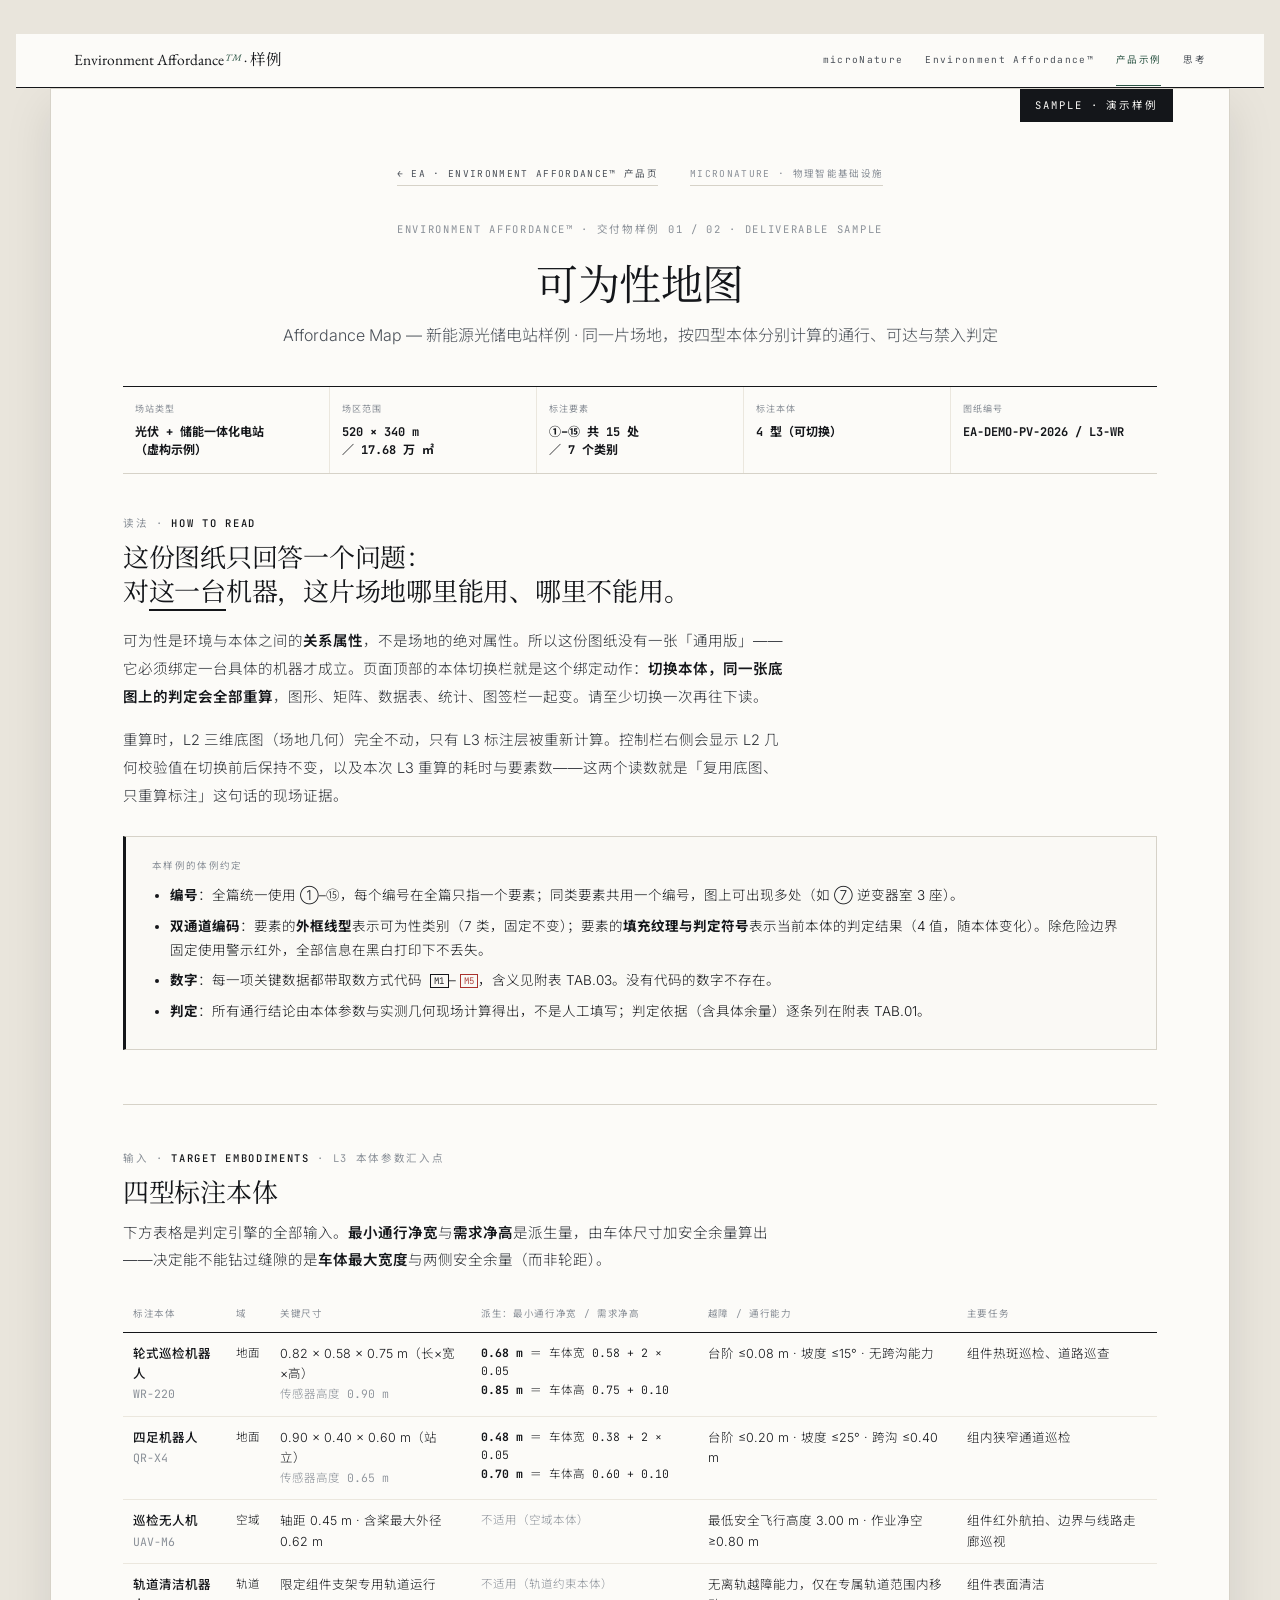
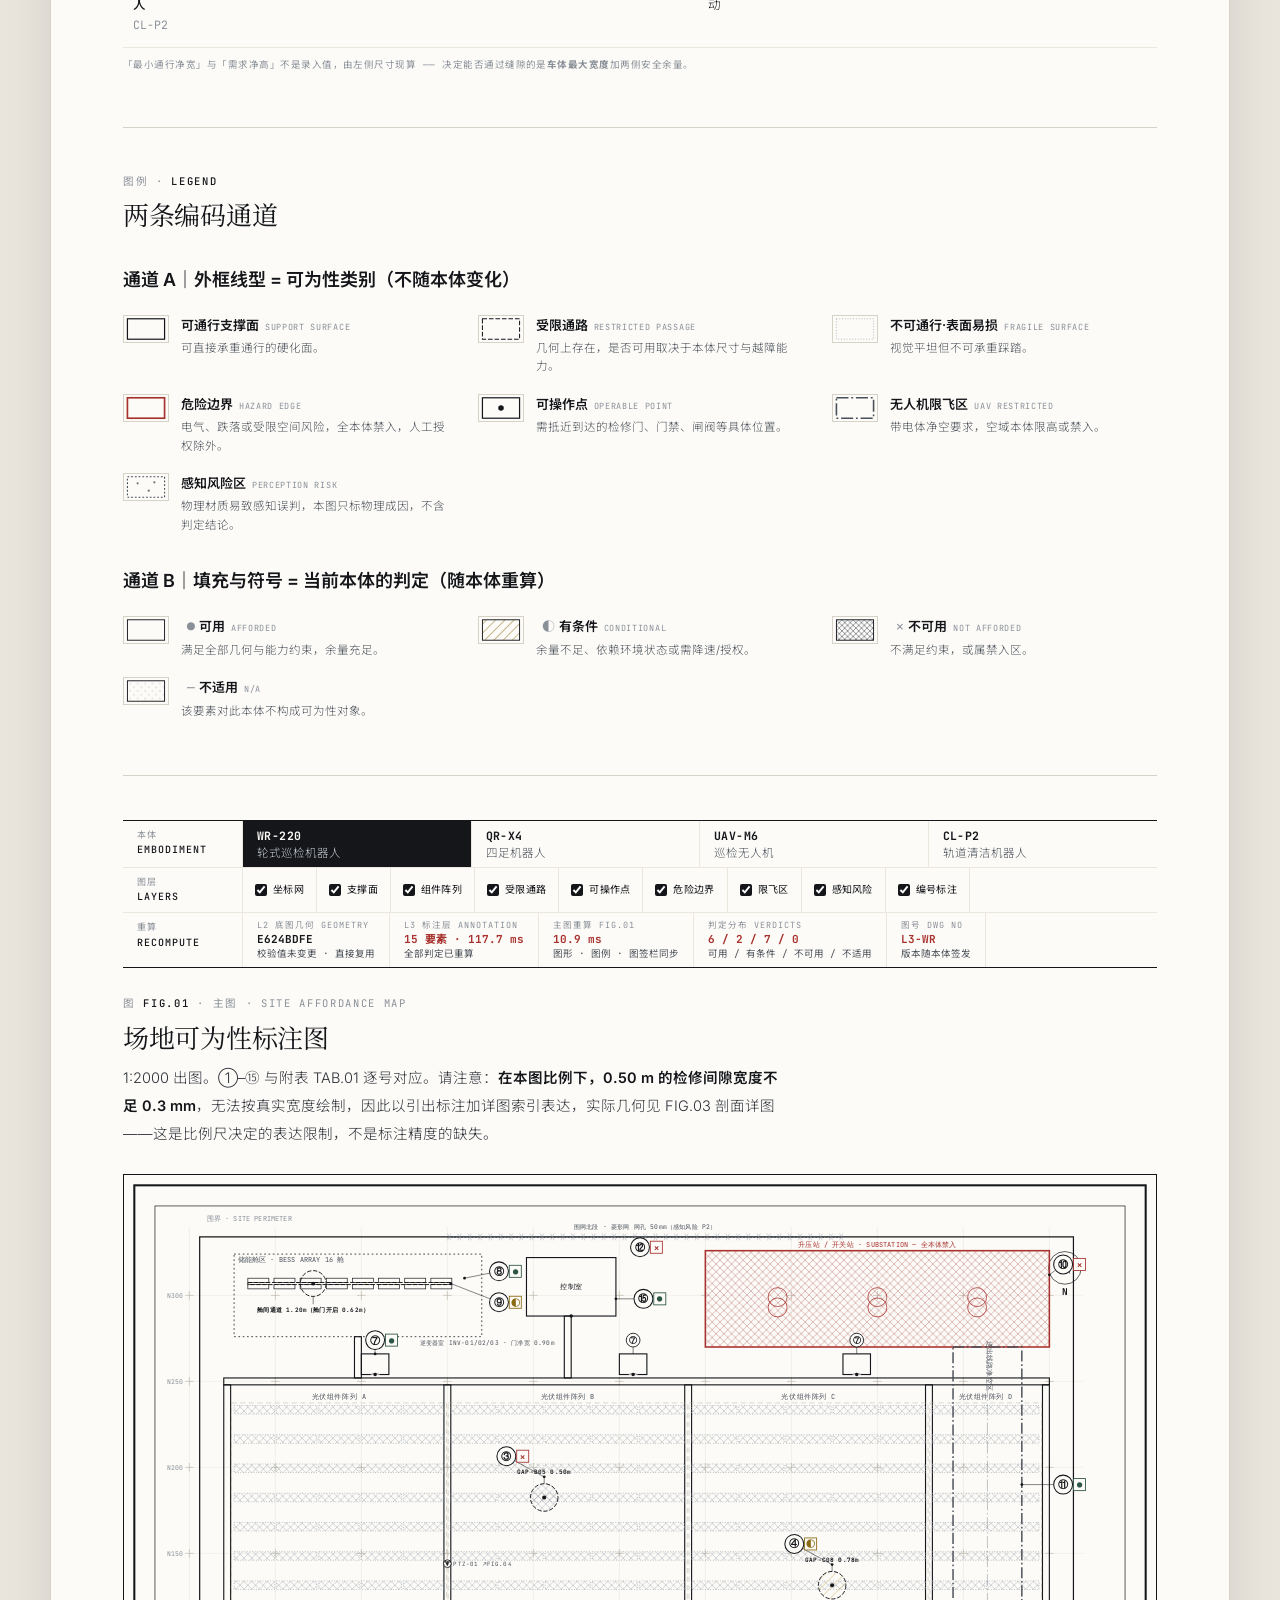
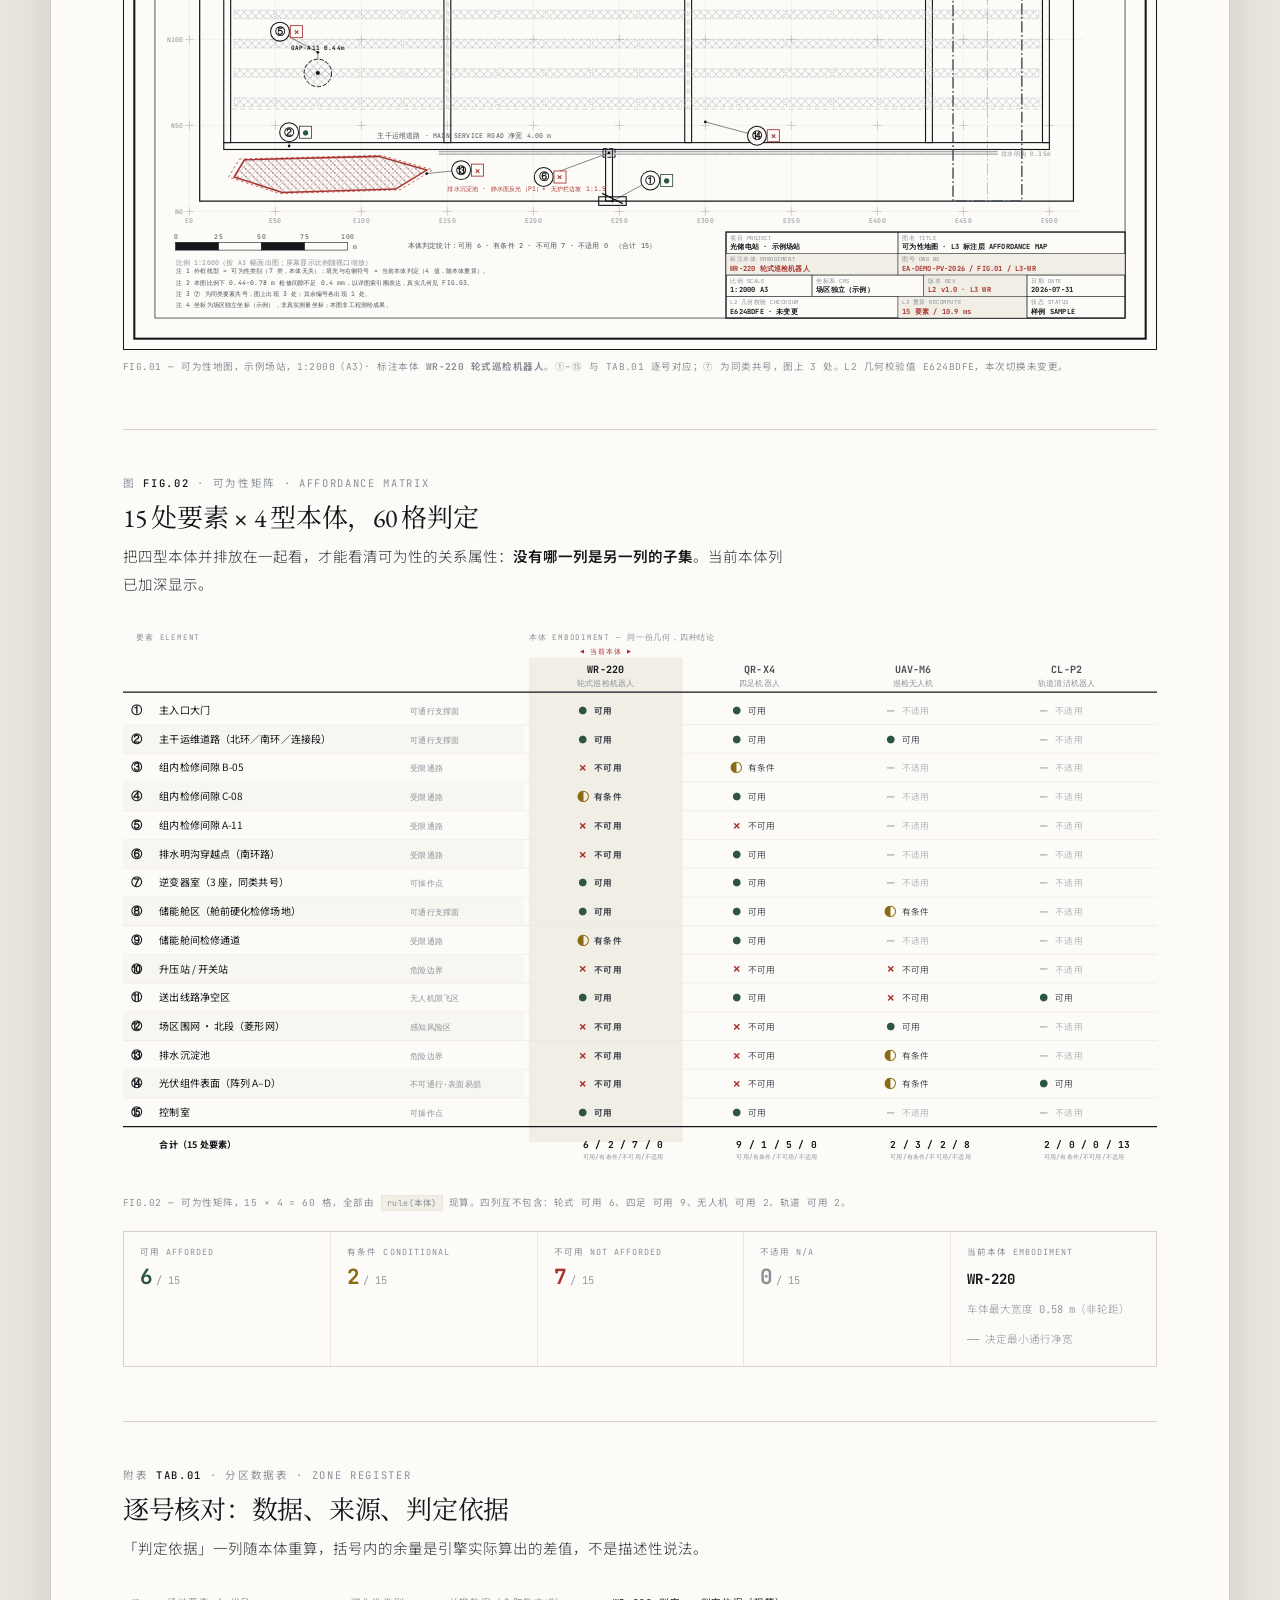
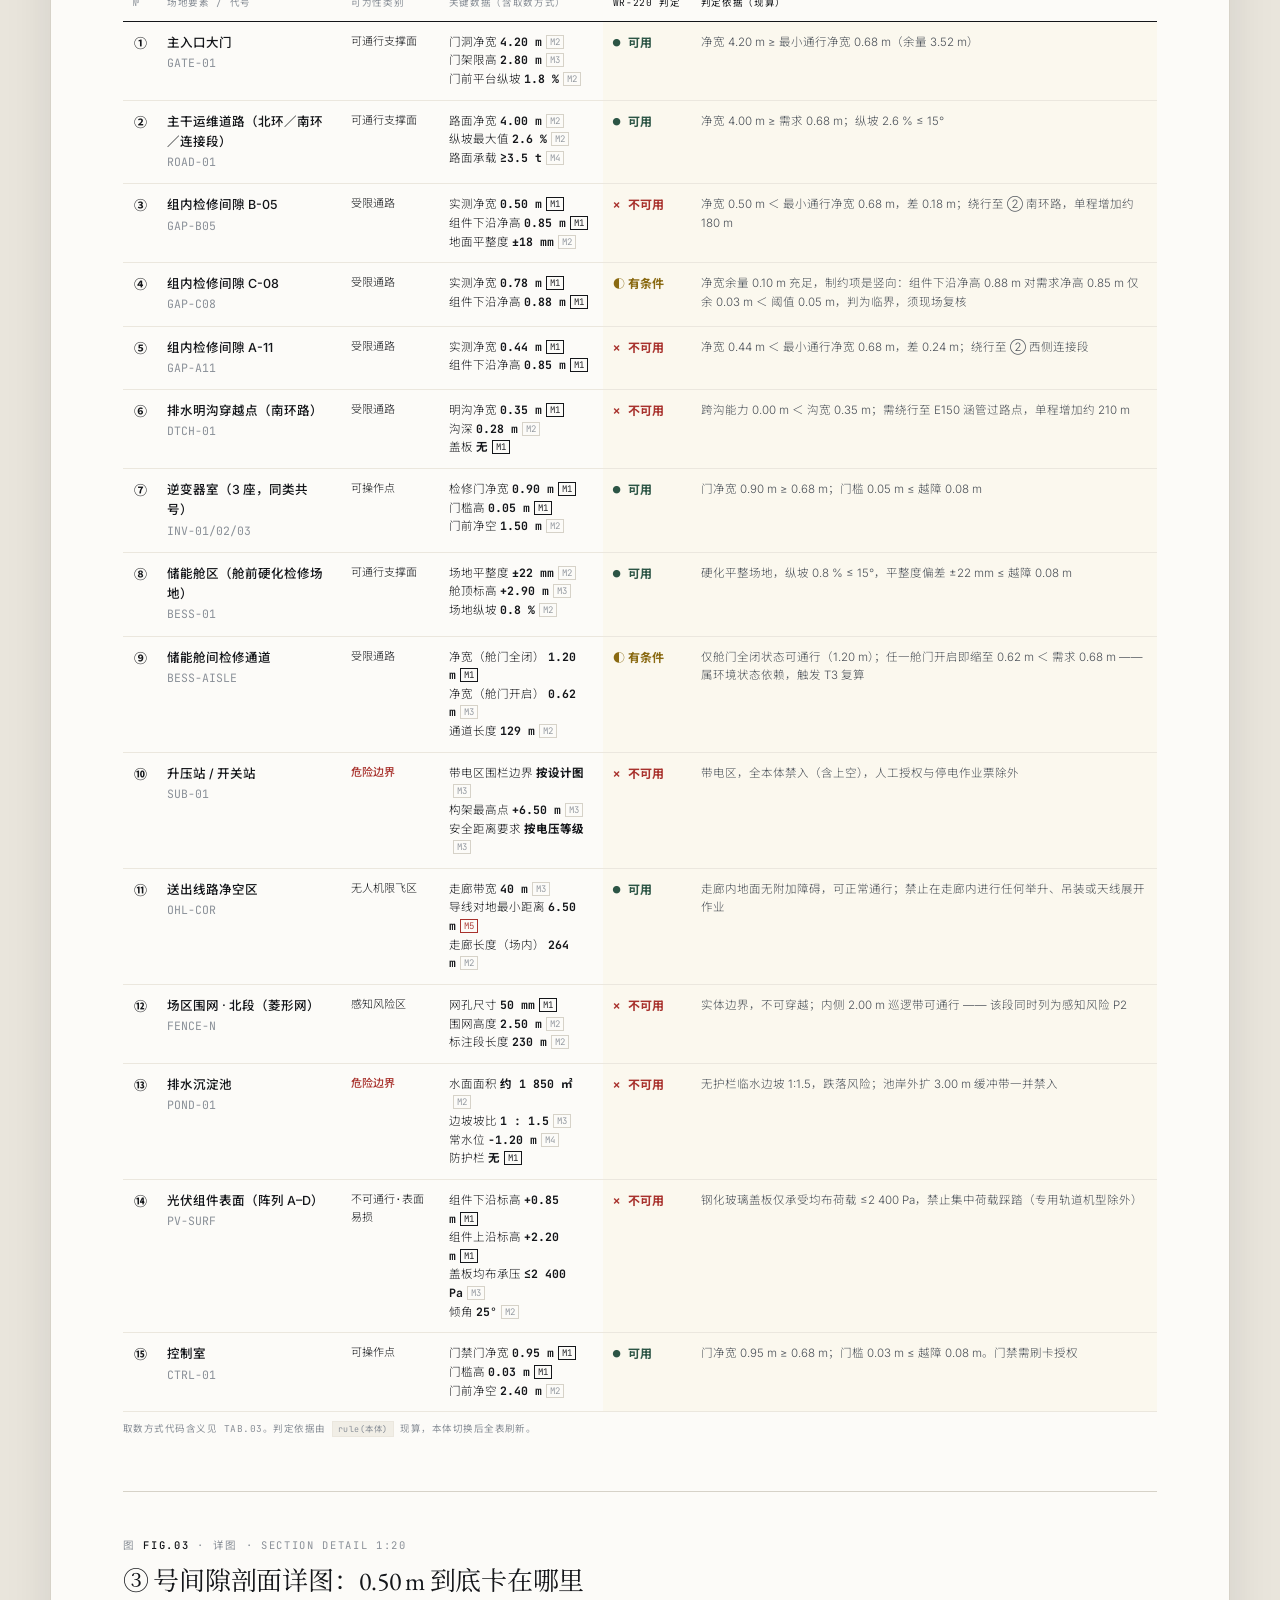
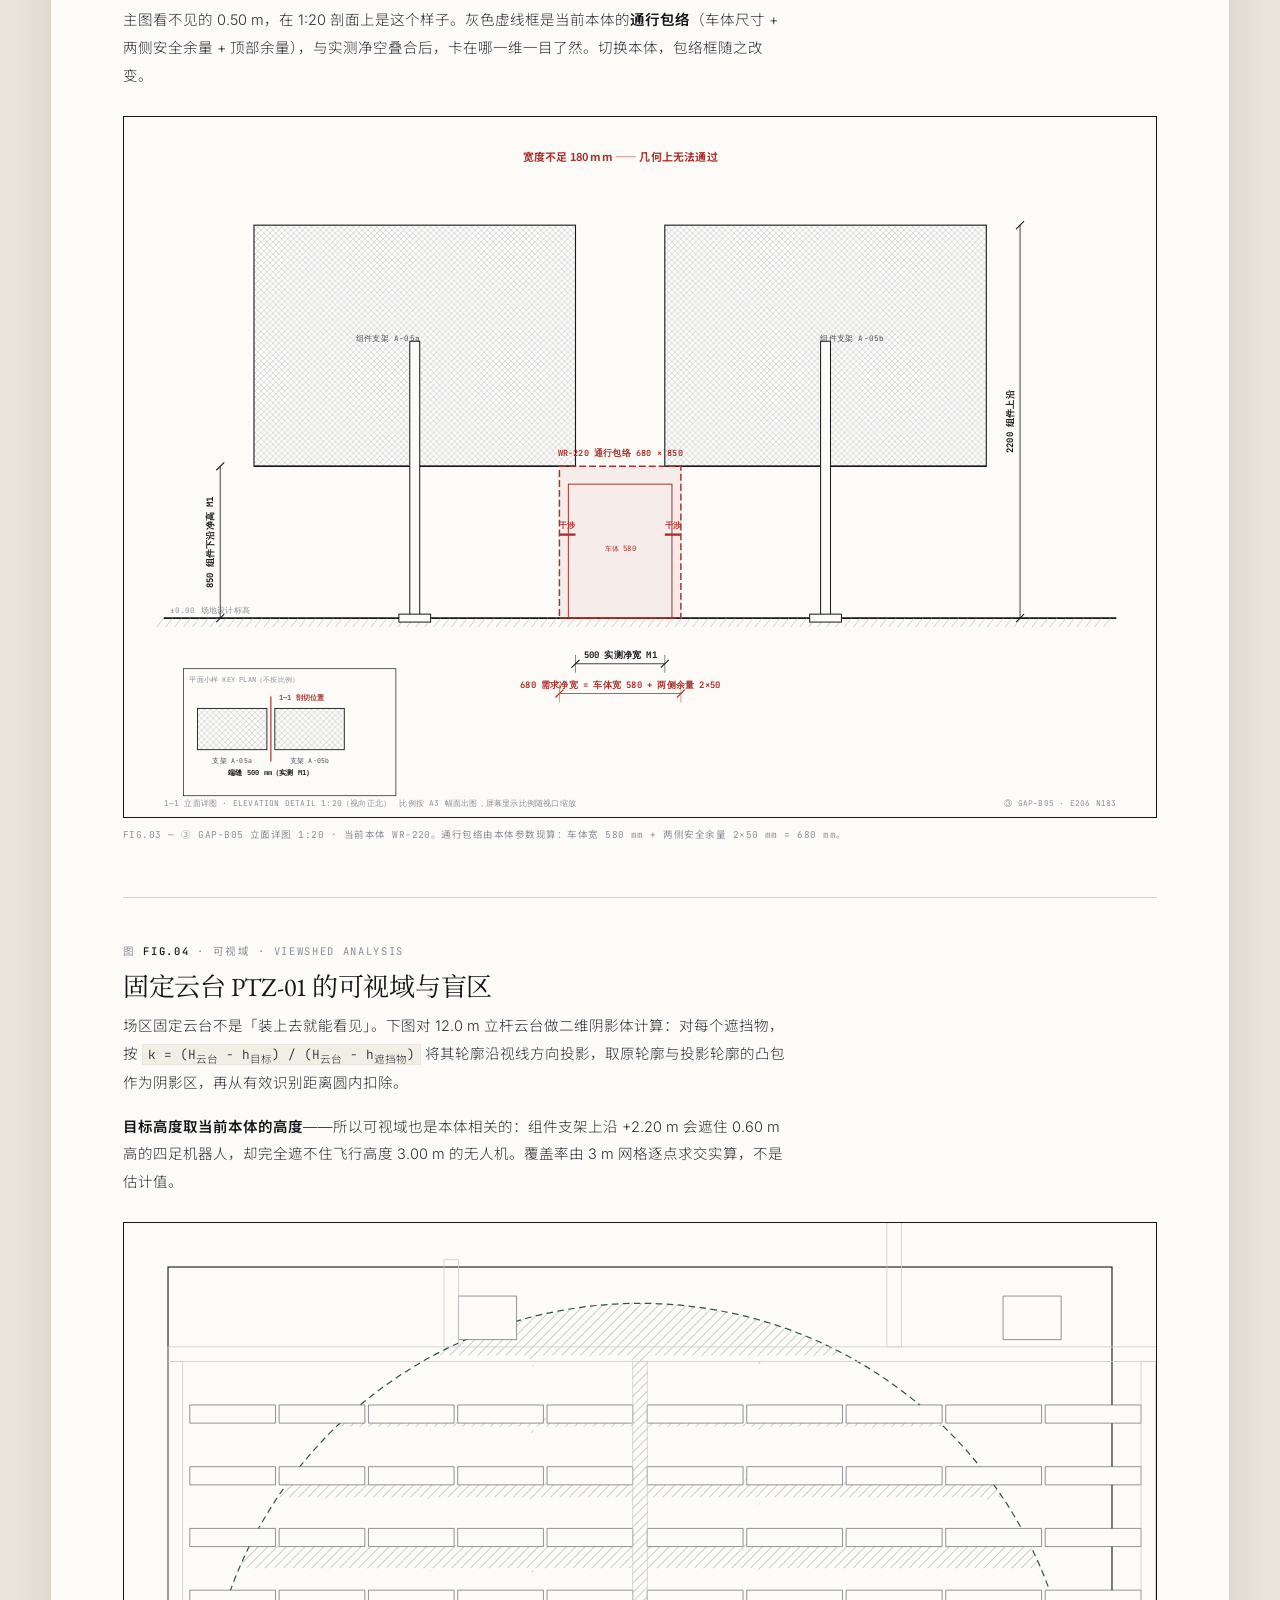
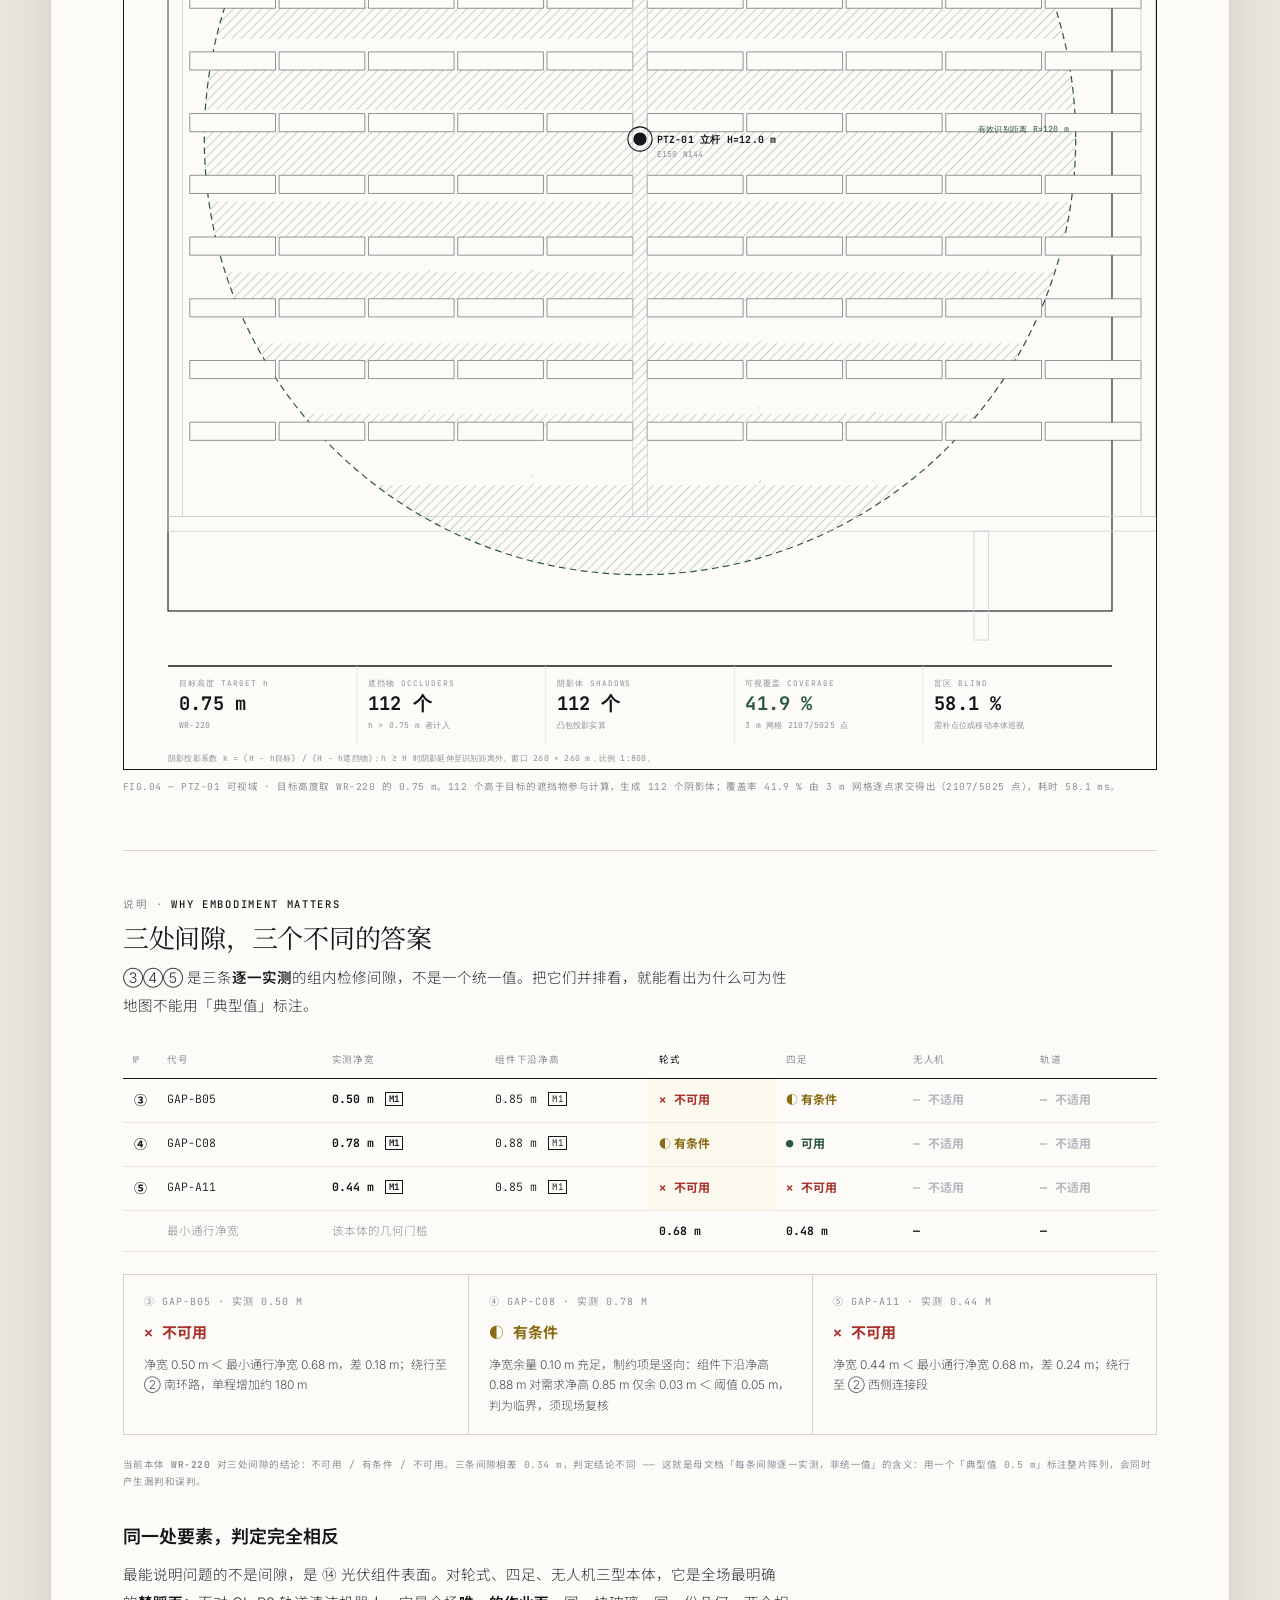
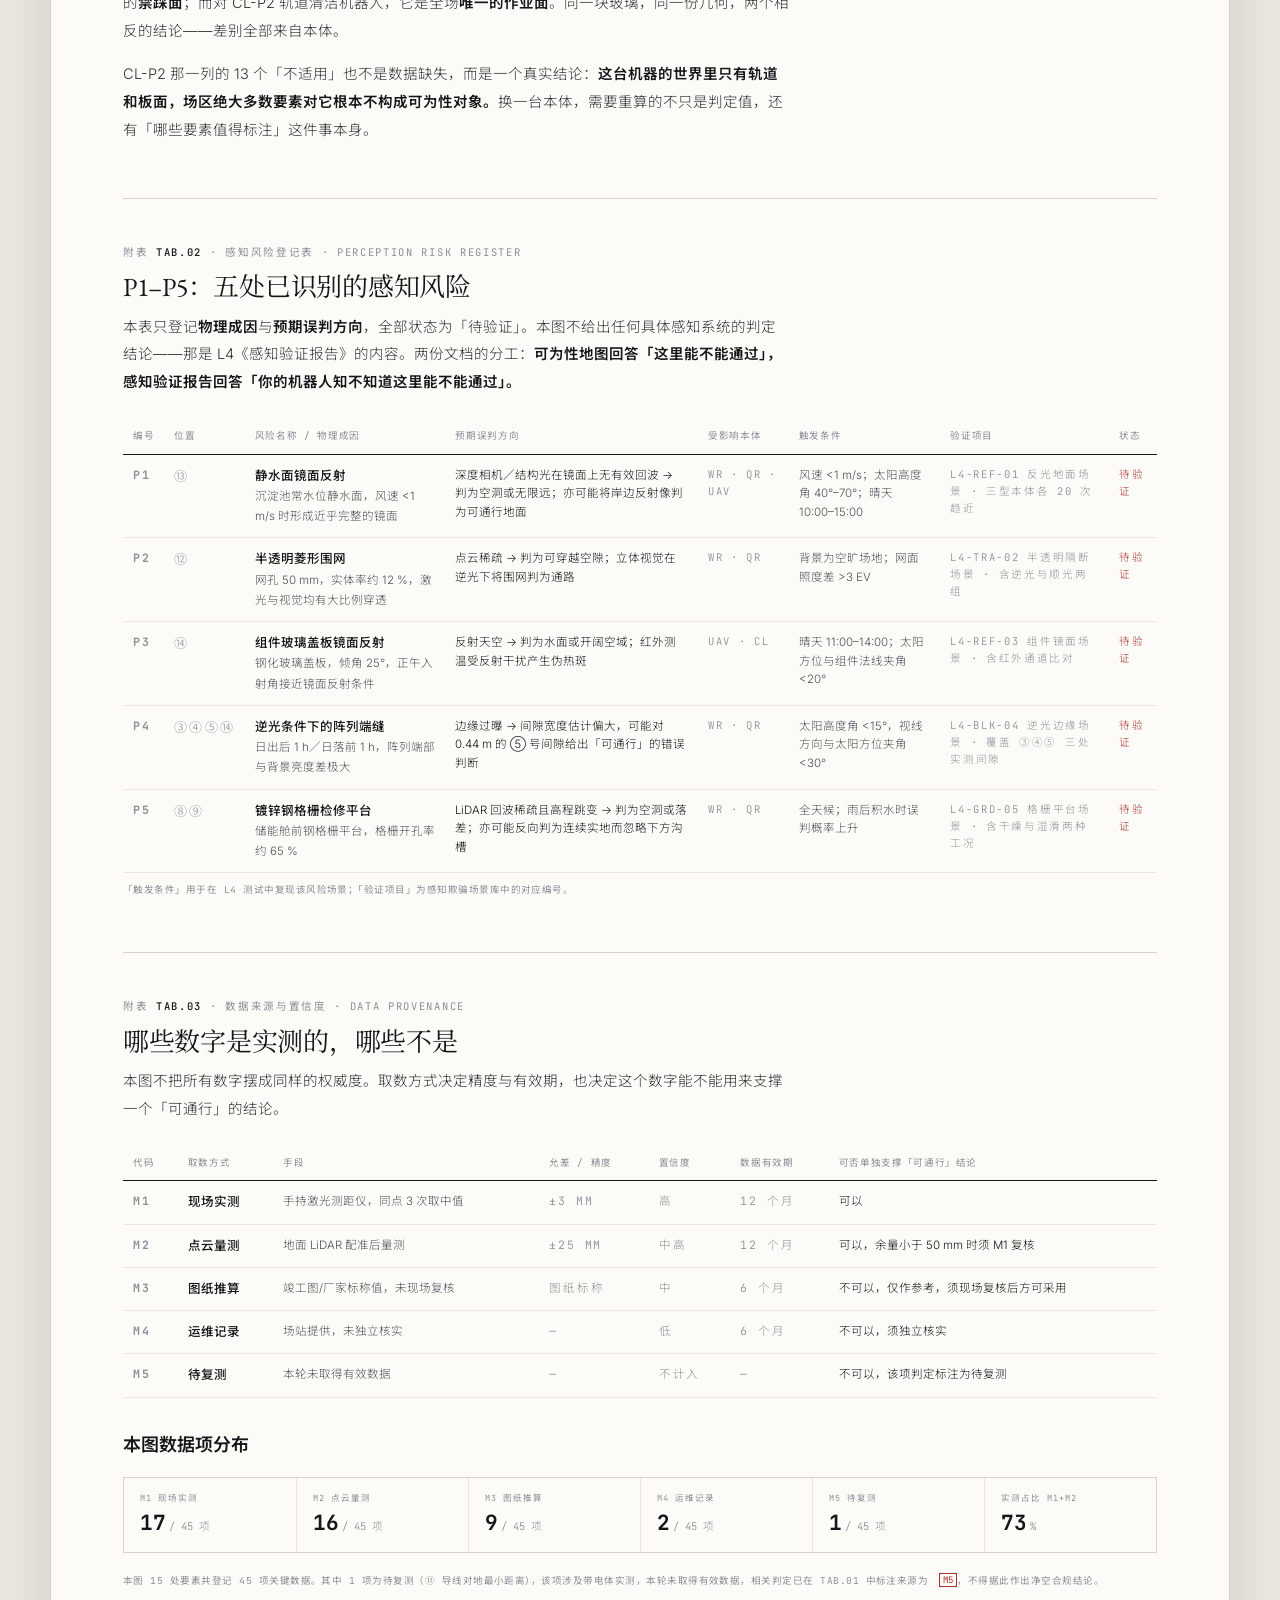
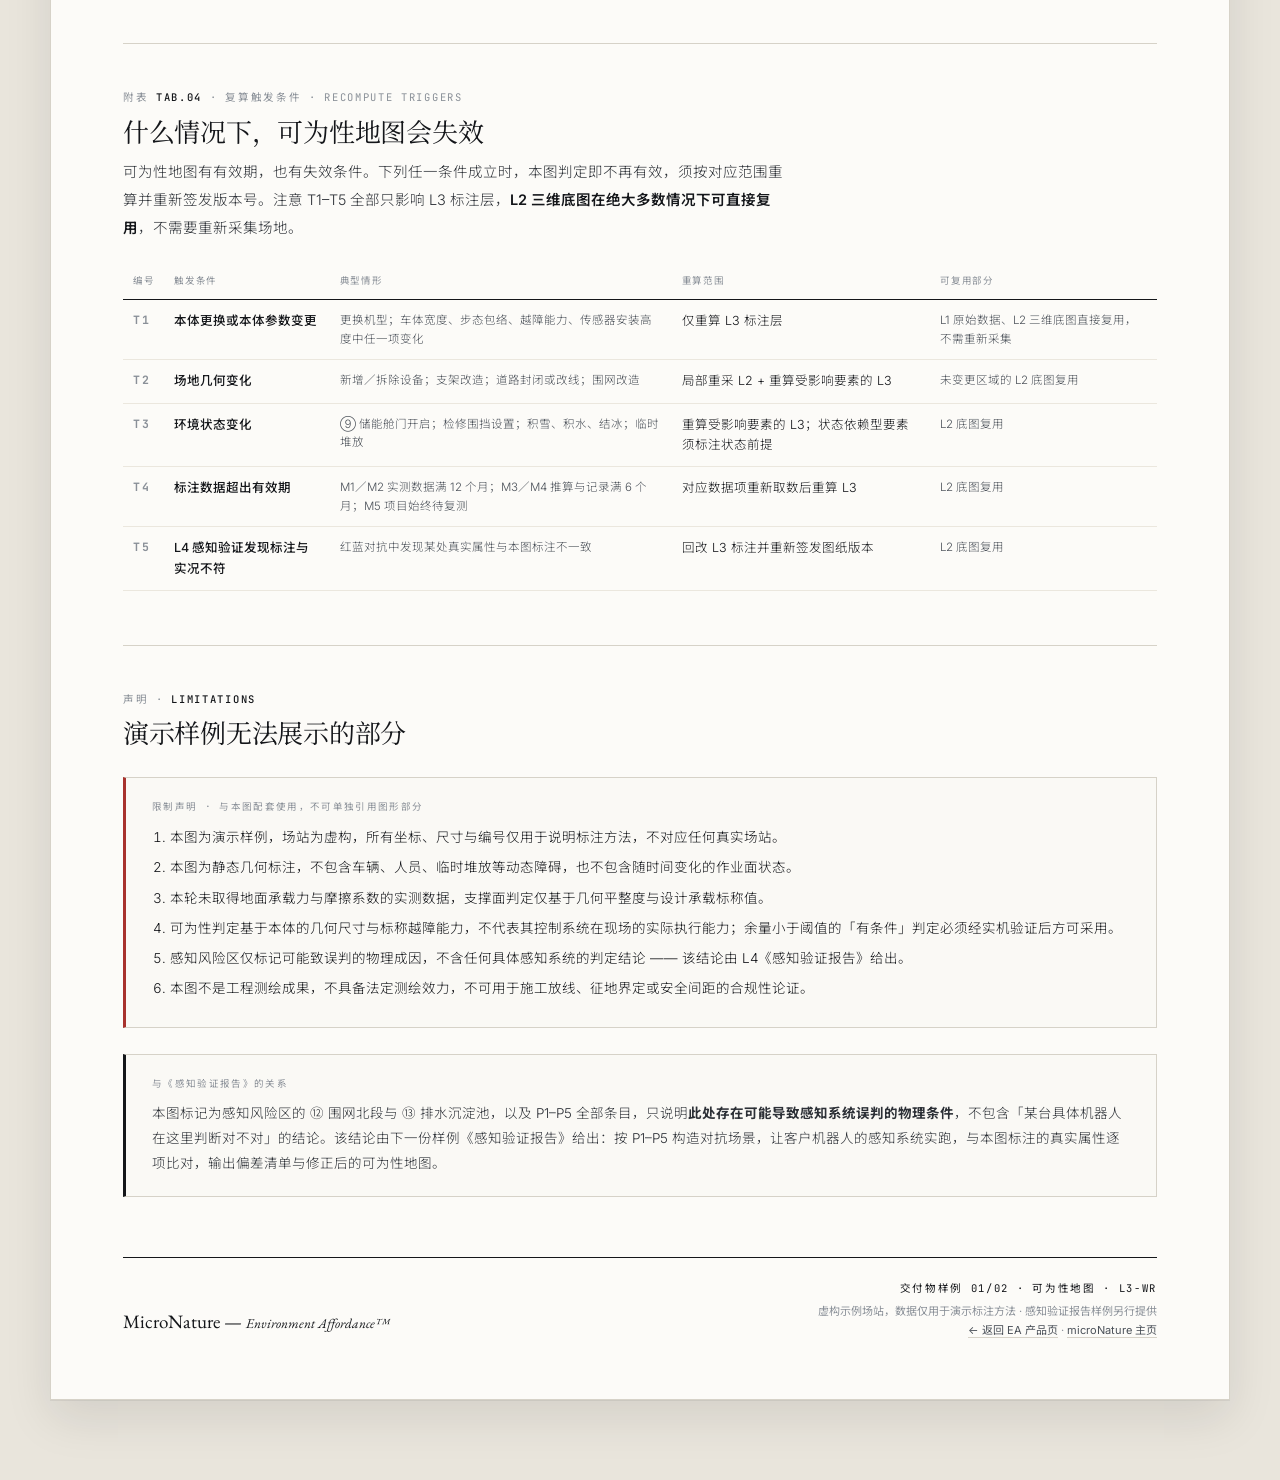
==== ea0811-demo.html @ 3a0ba339 "Add files via upload" ====
<!DOCTYPE html>
<html lang="zh-CN">
<head>
<meta charset="UTF-8">
<meta name="viewport" content="width=device-width, initial-scale=1.0">
<title>可为性地图 · Affordance Map — 新能源光储电站样例 | Environment Affordance™</title>
<style>
@import url('https://fonts.googleapis.com/css2?family=EB+Garamond:ital,wght@0,400;0,500&family=Inter:wght@300;400;500;600&family=JetBrains+Mono:wght@400;500;700&family=Noto+Sans+SC:wght@300;400;500;700&family=Noto+Serif+SC:wght@400;600&display=swap');

:root{
  --desk:#E9E5DC;      /* 图板 */
  --sheet:#FCFBF8;     /* 图纸 */
  --ink:#14161A;
  --ink2:#4A5058;
  --ink3:#8A9098;
  --rule:#D6D2C8;
  --rule2:#EBE7DE;
  --alarm:#A8322D;
  --ok:#2C5545;
  --wash:#F1EEE6;
  --draft:'JetBrains Mono','Noto Sans SC',monospace;
  --body:'Inter','Noto Sans SC',sans-serif;
  --disp:'EB Garamond','Noto Serif SC',serif;
}
*{box-sizing:border-box;margin:0;padding:0}
html{scroll-behavior:smooth}
body{background:var(--desk);font-family:var(--body);color:var(--ink);line-height:1.85;padding:34px 16px 80px;-webkit-font-smoothing:antialiased}

.page{background:var(--sheet);width:100%;max-width:1180px;margin:0 auto;padding:76px 72px 60px;
      box-shadow:0 1px 0 rgba(0,0,0,.06),0 18px 44px rgba(20,22,26,.10);position:relative;border:1px solid var(--rule)}
.stamp{position:absolute;top:0;right:56px;background:var(--ink);color:var(--sheet);font-family:var(--draft);
       font-size:10.5px;letter-spacing:.18em;padding:7px 15px;text-transform:uppercase}

/* ---------- 顶部导航 · SITE TOPBAR ---------- */
.topbar{position:sticky;top:0;z-index:50;background:var(--sheet);border-bottom:1.5px solid var(--ink)}
.topbar-in{max-width:1180px;margin:0 auto;padding:0 24px;min-height:52px;display:flex;align-items:center;
          justify-content:space-between;flex-wrap:wrap;gap:4px 24px}
.tb-brand{font-family:var(--disp);font-size:15.5px;color:var(--ink);text-decoration:none;padding:12px 0}
.tb-brand em{font-style:italic;color:var(--ok)}
a.tb-brand:hover em{text-decoration:underline;text-underline-offset:3px}
.topnav{display:flex;gap:22px;flex-wrap:wrap}
.topnav a{font-family:var(--draft);font-size:9.5px;letter-spacing:.14em;color:var(--ink2);
          text-decoration:none;border-bottom:1px solid transparent;padding:16px 0;transition:color .12s,border-color .12s}
.topnav a:hover{color:var(--ink);border-color:var(--rule)}
.topnav .cur{font-family:var(--draft);font-size:9.5px;letter-spacing:.14em;color:var(--ok);
             padding:16px 0;border-bottom:1px solid var(--ok)}

/* ---------- 排版基元 ---------- */
h1,h2,h3{font-family:var(--disp);font-weight:400;letter-spacing:-.01em}
.mono{font-family:var(--draft);font-size:10.5px;text-transform:uppercase;letter-spacing:.16em;color:var(--ink3)}
.sec{margin:0 0 54px;scroll-margin-top:200px}
.sec-no{font-family:var(--draft);font-size:10.5px;letter-spacing:.16em;color:var(--ink3);display:block;margin-bottom:9px}
.sec-no b{color:var(--ink);font-weight:500}
h2.t{font-size:26px;line-height:1.28;margin-bottom:8px}
h3.t{font-size:18px;line-height:1.4;margin:34px 0 12px;font-family:var(--body);font-weight:600;letter-spacing:0}
p.p{font-size:14.5px;font-weight:300;line-height:1.92;color:#2C3036;margin-bottom:16px;max-width:74ch}
p.p strong{font-weight:600;color:var(--ink)}
p.p code,.tag{font-family:var(--draft);font-size:.88em;background:var(--wash);padding:1px 5px;border:1px solid var(--rule2)}
hr.r{border:0;border-top:1px solid var(--rule);margin:0 0 44px}
.lead{font-size:15px;font-weight:300;color:var(--ink2);max-width:76ch}

header.hd{text-align:center;margin-bottom:40px}
header.hd h1{font-size:42px;margin-bottom:12px;line-height:1.12}
header.hd .sub{font-size:16px;font-weight:300;color:var(--ink2);max-width:720px;margin:0 auto}
.meta{display:flex;flex-wrap:wrap;margin-top:36px;border-top:1.5px solid var(--ink);border-bottom:1px solid var(--rule)}
.meta div{flex:1 1 0;min-width:0;padding:14px 12px;border-left:1px solid var(--rule2);text-align:left}
.meta div:first-child{border-left:none}
.meta .k{font-family:var(--draft);font-size:9px;letter-spacing:.12em;color:var(--ink3);display:block;margin-bottom:5px;text-transform:uppercase}
.meta .v{font-size:12px;white-space:normal;word-break:keep-all;line-height:1.5;display:block}

/* ---------- 表格通用 ---------- */
table.t{width:100%;border-collapse:collapse;margin:22px 0 8px;font-size:12.5px}
table.t th{font-family:var(--draft);font-size:9.5px;text-transform:uppercase;letter-spacing:.07em;color:var(--ink3);
           font-weight:400;text-align:left;padding:9px 10px;border-bottom:1.4px solid var(--ink);vertical-align:bottom;white-space:nowrap}
table.t td{padding:11px 10px;border-bottom:1px solid var(--rule2);font-weight:300;vertical-align:top;line-height:1.62}
table.t tr:hover td{background:#FAF8F3}
table.t td.num{font-family:var(--draft);font-weight:700;text-align:center;width:34px;font-size:13px}
table.t td.nm{font-weight:500;color:var(--ink)}
table.t td.mono,table.t .m{font-family:var(--draft);font-size:11.5px}
table.t td.nw{white-space:nowrap}
.cap{font-family:var(--draft);font-size:9.5px;letter-spacing:.05em;color:var(--ink3);margin-top:9px;line-height:1.7}
.src{font-family:var(--draft);font-size:9px;color:var(--ink3);border:1px solid var(--rule);padding:0 3px;margin-left:4px;
     vertical-align:1px;letter-spacing:.03em;cursor:help}
.src.M1{border-color:var(--ink);color:var(--ink)}
.src.M5{border-color:var(--alarm);color:var(--alarm)}

/* ---------- 判定符号 ---------- */
.v{font-family:var(--draft);font-size:12px;font-weight:700;white-space:nowrap}
.v .g{display:inline-block;width:15px}
.v-pass{color:var(--ok)} .v-cond{color:#8A6A12} .v-fail{color:var(--alarm)} .v-na{color:#B3B8BE}
td.hit{background:#FBF8EE!important}

/* ---------- 控制条（签名元件：图签栏的活动字段） ---------- */
.ctrl{position:sticky;top:53.5px;z-index:40;background:var(--sheet);border-top:1.5px solid var(--ink);
      border-bottom:1.5px solid var(--ink);margin:0 0 26px;padding:0}
.ctrl-row{display:flex;flex-wrap:wrap;align-items:stretch;border-bottom:1px solid var(--rule2)}
.ctrl-row:last-child{border-bottom:none}
.ctrl-lab{font-family:var(--draft);font-size:9px;letter-spacing:.14em;color:var(--ink3);text-transform:uppercase;
          padding:8px 14px;width:120px;flex-shrink:0;border-right:1px solid var(--rule2);line-height:1.5}
.ctrl-lab b{display:block;color:var(--ink);font-weight:500;font-size:10px;letter-spacing:.1em}
.bodies{display:flex;flex:1;flex-wrap:wrap}
.bbtn{flex:1 1 150px;border:none;border-right:1px solid var(--rule2);background:transparent;cursor:pointer;
      padding:7px 14px;text-align:left;font-family:inherit;transition:background .12s;color:var(--ink)}
.bbtn:last-child{border-right:none}
.bbtn:hover{background:var(--wash)}
.bbtn .m{display:block;font-family:var(--draft);font-size:11.5px;font-weight:700;letter-spacing:.04em}
.bbtn .n{display:block;font-size:11.5px;font-weight:300;color:var(--ink2);margin-top:1px}
.bbtn[aria-pressed="true"]{background:var(--ink);color:var(--sheet)}
.bbtn[aria-pressed="true"] .n{color:#C7CBD0}
.bbtn:focus-visible{outline:2px solid var(--alarm);outline-offset:-3px}
.layers{display:flex;flex-wrap:wrap;gap:0;flex:1}
.lchk{display:flex;align-items:center;gap:6px;padding:6px 12px;border-right:1px solid var(--rule2);
      font-family:var(--draft);font-size:10px;letter-spacing:.03em;cursor:pointer;user-select:none;color:var(--ink2)}
.lchk:hover{background:var(--wash)}
.lchk input{accent-color:var(--ink);width:12px;height:12px;cursor:pointer}
.lchk input:checked+span{color:var(--ink)}
.readout{flex:1;display:flex;flex-wrap:wrap}
.ro{padding:6px 14px;border-right:1px solid var(--rule2);font-family:var(--draft);font-size:9.5px;line-height:1.5;color:var(--ink2)}
.ro b{display:block;font-size:8.5px;letter-spacing:.12em;color:var(--ink3);text-transform:uppercase;font-weight:400}
.ro em{font-style:normal;color:var(--ink);font-weight:700;display:block;font-size:11px;line-height:1.35}
.ro.chg em{color:var(--alarm)}

/* ---------- 图框 ---------- */
.fig{margin:26px 0 8px}
.fig svg{display:block;width:100%;height:auto;background:var(--sheet)}
.fig-b{border:1px solid var(--ink);padding:0;overflow:hidden}

/* ---------- 图例 ---------- */
.lg{display:grid;grid-template-columns:repeat(auto-fill,minmax(268px,1fr));gap:16px 30px;margin:20px 0 4px}
.lg-i{display:flex;gap:12px;align-items:flex-start}
.lg-i svg{flex-shrink:0;margin-top:2px;border:1px solid var(--rule)}
.lg-i h5{font-size:13px;font-weight:600;margin-bottom:2px}
.lg-i h5 span{font-family:var(--draft);font-size:8.5px;color:var(--ink3);letter-spacing:.08em;margin-left:6px;font-weight:400}
.lg-i p{font-size:11.5px;font-weight:300;color:var(--ink2);line-height:1.62}

/* ---------- 说明块 ---------- */
.note{border:1px solid var(--rule);border-left:3px solid var(--ink);padding:20px 26px;margin:26px 0;background:#FAF9F5}
.note.warn{border-left-color:var(--alarm)}
.note .h{font-family:var(--draft);font-size:9.5px;letter-spacing:.14em;text-transform:uppercase;color:var(--ink3);margin-bottom:9px}
.note p{font-size:13.5px;font-weight:300;line-height:1.85;color:#2C3036}
.note p+p{margin-top:9px}
.note ol,.note ul{margin:6px 0 0 18px;font-size:13.5px;font-weight:300;line-height:1.8}
.note li{margin-bottom:6px}

/* ---------- 三联对照 ---------- */
.cmp{display:grid;grid-template-columns:repeat(auto-fit,minmax(210px,1fr));border:1px solid var(--rule);margin:22px 0}
.cmp>div{padding:18px 20px;border-left:1px solid var(--rule)}
.cmp>div:first-child{border-left:none}
.cmp .em{font-family:var(--draft);font-size:10px;letter-spacing:.1em;color:var(--ink3);text-transform:uppercase;display:block;margin-bottom:8px}
.cmp .vd{font-size:15px;font-weight:700;margin-bottom:7px;font-family:var(--draft)}
.cmp p{font-size:12px;font-weight:300;color:var(--ink2);line-height:1.72}

/* ---------- 统计条 ---------- */
.stats{display:flex;flex-wrap:wrap;border:1px solid var(--rule);margin:20px 0}
.stats>div{flex:1 1 120px;padding:13px 16px;border-left:1px solid var(--rule2)}
.stats>div:first-child{border-left:none}
.stats .k{font-family:var(--draft);font-size:8.5px;letter-spacing:.12em;color:var(--ink3);text-transform:uppercase;display:block;margin-bottom:3px}
.stats .n{font-family:var(--draft);font-size:21px;font-weight:700;line-height:1.1}
.stats .u{font-size:10.5px;color:var(--ink3);font-weight:300;margin-left:3px}

footer.ft{border-top:1.5px solid var(--ink);padding-top:22px;margin-top:60px;display:flex;justify-content:space-between;
          align-items:flex-end;gap:20px;flex-wrap:wrap}
.ft-b{font-family:var(--disp);font-size:19px}
.ft-r{text-align:right;font-size:11px;color:var(--ink3);line-height:1.7}
.ft-r a{color:var(--ink2);text-decoration:none;border-bottom:1px solid var(--rule);transition:border-color .12s,color .12s}
.ft-r a:hover{color:var(--ink);border-bottom-color:var(--ink)}

/* ---------- 跨页导航 · CROSS-PAGE NAV ---------- */
.crumbs{display:flex;justify-content:center;gap:10px 32px;flex-wrap:wrap;margin-bottom:34px}
.crumb{font-family:var(--draft);font-size:9.5px;letter-spacing:.14em;text-transform:uppercase;
       color:var(--ink2);text-decoration:none;border-bottom:1px solid var(--rule);padding-bottom:3px;
       transition:border-color .12s,color .12s}
.crumb:hover{color:var(--ink);border-bottom-color:var(--ink)}
.crumb.parent{color:var(--ink3)}

@media (max-width:900px){
  body{padding:14px 8px 50px}
  .topbar{position:static}
  .topbar-in{padding:8px 12px}
  .topnav a,.topnav .cur{padding:8px 0}
  .ctrl{top:0}
  .sec{scroll-margin-top:360px}
  .page{padding:52px 22px 40px}
  header.hd h1{font-size:29px}
  .meta div{flex:1 1 50%}
  .ctrl-lab{width:100%;border-right:none;border-bottom:1px solid var(--rule2);padding:8px 12px}
  .ctrl-row{flex-direction:column}
  .cmp>div{border-left:none;border-top:1px solid var(--rule)}
  .cmp>div:first-child{border-top:none}
  .scroll-x{overflow-x:auto;-webkit-overflow-scrolling:touch}
  .scroll-x table{min-width:760px}
}
@media (prefers-reduced-motion:reduce){*{transition:none!important;animation:none!important}html{scroll-behavior:auto}}
@media print{
  body{background:#fff;padding:0}
  .page{box-shadow:none;border:none;max-width:none;padding:0}
  .topbar{display:none}
  .crumbs{display:none}
  .ctrl{position:static;page-break-inside:avoid}
  .bbtn{display:none}.bbtn[aria-pressed="true"]{display:block}
  .layers{display:none}
  .fig,table.t,.note,.cmp{page-break-inside:avoid}
}
</style>
</head>
<body>
<nav class="topbar" aria-label="站点导航">
  <div class="topbar-in">
    <a class="tb-brand" href="ea0811.html" title="返回 EA 产品页">Environment Affordance<em>™</em> · 样例</a>
    <div class="topnav">
      <a href="mn0811.html">microNature</a>
      <a href="ea0811.html">Environment Affordance™</a>
      <span class="cur" aria-current="page">产品示例</span>
      <a href="mn0811-attachment.html">思考</a>
    </div>
  </div>
</nav>
<div class="page">
<div class="stamp">Sample · 演示样例</div>

<nav class="crumbs" aria-label="站点导航">
  <a class="crumb" href="ea0811.html">← EA · Environment Affordance™ 产品页</a>
  <a class="crumb parent" href="mn0811.html">microNature · 物理智能基础设施</a>
</nav>

<header class="hd">
  <div class="mono" style="margin-bottom:22px">Environment Affordance™ · 交付物样例 01 / 02 · Deliverable Sample</div>
  <h1>可为性地图</h1>
  <p class="sub">Affordance Map — 新能源光储电站样例 · 同一片场地，按四型本体分别计算的通行、可达与禁入判定</p>
  <div class="meta">
    <div><span class="k">场站类型</span><span class="v">光伏 + 储能一体化电站<br>（虚构示例）</span></div>
    <div><span class="k">场区范围</span><span class="v">520 × 340 m<br>／ 17.68 万 ㎡</span></div>
    <div><span class="k">标注要素</span><span class="v">①–⑮ 共 15 处<br>／ 7 个类别</span></div>
    <div><span class="k">标注本体</span><span class="v">4 型（可切换）</span></div>
    <div><span class="k">图纸编号</span><span class="v" id="hd-dwg">EA-DEMO-PV-2026</span></div>
  </div>
</header>

<!-- ══ 读法 ══════════════════════════════════════════════════════ -->
<section class="sec">
  <span class="sec-no">读法 · <b>HOW TO READ</b></span>
  <h2 class="t">这份图纸只回答一个问题：<br>对<em style="font-style:normal;border-bottom:2px solid var(--ink)">这一台</em>机器，这片场地哪里能用、哪里不能用。</h2>
  <p class="p" style="margin-top:18px">可为性是环境与本体之间的<strong>关系属性</strong>，不是场地的绝对属性。所以这份图纸没有一张「通用版」——它必须绑定一台具体的机器才成立。页面顶部的本体切换栏就是这个绑定动作：<strong>切换本体，同一张底图上的判定会全部重算</strong>，图形、矩阵、数据表、统计、图签栏一起变。请至少切换一次再往下读。</p>
  <p class="p">重算时，L2 三维底图（场地几何）完全不动，只有 L3 标注层被重新计算。控制栏右侧会显示 L2 几何校验值在切换前后保持不变，以及本次 L3 重算的耗时与要素数——这两个读数就是「复用底图、只重算标注」这句话的现场证据。</p>
  <div class="note">
    <div class="h">本样例的体例约定</div>
    <ul>
      <li><strong>编号</strong>：全篇统一使用 ①–⑮，每个编号在全篇只指一个要素；同类要素共用一个编号，图上可出现多处（如 ⑦ 逆变器室 3 座）。</li>
      <li><strong>双通道编码</strong>：要素的<strong>外框线型</strong>表示可为性类别（7 类，固定不变）；要素的<strong>填充纹理与判定符号</strong>表示当前本体的判定结果（4 值，随本体变化）。除危险边界固定使用警示红外，全部信息在黑白打印下不丢失。</li>
      <li><strong>数字</strong>：每一项关键数据都带取数方式代码 <span class="src M1">M1</span>–<span class="src M5">M5</span>，含义见附表 TAB.03。没有代码的数字不存在。</li>
      <li><strong>判定</strong>：所有通行结论由本体参数与实测几何现场计算得出，不是人工填写；判定依据（含具体余量）逐条列在附表 TAB.01。</li>
    </ul>
  </div>
</section>

<hr class="r">

<!-- ══ 本体 ══════════════════════════════════════════════════════ -->
<section class="sec">
  <span class="sec-no">输入 · <b>TARGET EMBODIMENTS</b> · L3 本体参数汇入点</span>
  <h2 class="t">四型标注本体</h2>
  <p class="p">下方表格是判定引擎的全部输入。<strong>最小通行净宽</strong>与<strong>需求净高</strong>是派生量，由车体尺寸加安全余量算出——决定能不能钻过缝隙的是<strong>车体最大宽度</strong>与两侧安全余量（而非轮距）。</p>
  <div class="scroll-x"><table class="t" id="tbl-bodies"></table></div>
  <p class="cap" id="cap-bodies"></p>
</section>

<hr class="r">

<!-- ══ 图例 ══════════════════════════════════════════════════════ -->
<section class="sec">
  <span class="sec-no">图例 · <b>LEGEND</b></span>
  <h2 class="t">两条编码通道</h2>
  <h3 class="t">通道 A｜外框线型 = 可为性类别（不随本体变化）</h3>
  <div class="lg" id="lg-cat"></div>
  <h3 class="t">通道 B｜填充与符号 = 当前本体的判定（随本体重算）</h3>
  <div class="lg" id="lg-verdict"></div>
</section>

<hr class="r">

<!-- ══ 控制条 ════════════════════════════════════════════════════ -->
<div class="ctrl" id="ctrl">
  <div class="ctrl-row">
    <div class="ctrl-lab">本体<b>EMBODIMENT</b></div>
    <div class="bodies" id="body-switch" role="group" aria-label="选择标注本体"></div>
  </div>
  <div class="ctrl-row">
    <div class="ctrl-lab">图层<b>LAYERS</b></div>
    <div class="layers" id="layer-switch"></div>
  </div>
  <div class="ctrl-row">
    <div class="ctrl-lab">重算<b>RECOMPUTE</b></div>
    <div class="readout" id="readout"></div>
  </div>
</div>

<!-- ══ FIG.01 ════════════════════════════════════════════════════ -->
<section class="sec">
  <span class="sec-no">图 <b>FIG.01</b> · 主图 · SITE AFFORDANCE MAP</span>
  <h2 class="t">场地可为性标注图</h2>
  <p class="p">1:2000 出图。①–⑮ 与附表 TAB.01 逐号对应。请注意：<strong>在本图比例下，0.50 m 的检修间隙宽度不足 0.3 mm</strong>，无法按真实宽度绘制，因此以引出标注加详图索引表达，实际几何见 FIG.03 剖面详图——这是比例尺决定的表达限制，不是标注精度的缺失。</p>
  <div class="fig fig-b"><div id="fig01"></div></div>
  <p class="cap" id="cap-fig01"></p>
</section>

<hr class="r">

<!-- ══ FIG.02 ════════════════════════════════════════════════════ -->
<section class="sec">
  <span class="sec-no">图 <b>FIG.02</b> · 可为性矩阵 · AFFORDANCE MATRIX</span>
  <h2 class="t">15 处要素 × 4 型本体，60 格判定</h2>
  <p class="p">把四型本体并排放在一起看，才能看清可为性的关系属性：<strong>没有哪一列是另一列的子集</strong>。当前本体列已加深显示。</p>
  <div class="scroll-x"><div class="fig" id="fig02"></div></div>
  <p class="cap" id="cap-fig02"></p>
  <div class="stats" id="stats"></div>
</section>

<hr class="r">

<!-- ══ TAB.01 ════════════════════════════════════════════════════ -->
<section class="sec">
  <span class="sec-no">附表 <b>TAB.01</b> · 分区数据表 · ZONE REGISTER</span>
  <h2 class="t">逐号核对：数据、来源、判定依据</h2>
  <p class="p">「判定依据」一列随本体重算，括号内的余量是引擎实际算出的差值，不是描述性说法。</p>
  <div class="scroll-x"><table class="t" id="tbl-zones"></table></div>
  <p class="cap">取数方式代码含义见 TAB.03。判定依据由 <span class="tag">rule(本体)</span> 现算，本体切换后全表刷新。</p>
</section>

<hr class="r">

<!-- ══ FIG.03 ════════════════════════════════════════════════════ -->
<section class="sec">
  <span class="sec-no">图 <b>FIG.03</b> · 详图 · SECTION DETAIL 1:20</span>
  <h2 class="t">③ 号间隙剖面详图：0.50 m 到底卡在哪里</h2>
  <p class="p">主图看不见的 0.50 m，在 1:20 剖面上是这个样子。灰色虚线框是当前本体的<strong>通行包络</strong>（车体尺寸 + 两侧安全余量 + 顶部余量），与实测净空叠合后，卡在哪一维一目了然。切换本体，包络框随之改变。</p>
  <div class="fig fig-b"><div id="fig03"></div></div>
  <p class="cap" id="cap-fig03"></p>
</section>

<hr class="r">

<!-- ══ FIG.04 ════════════════════════════════════════════════════ -->
<section class="sec">
  <span class="sec-no">图 <b>FIG.04</b> · 可视域 · VIEWSHED ANALYSIS</span>
  <h2 class="t">固定云台 PTZ-01 的可视域与盲区</h2>
  <p class="p">场区固定云台不是「装上去就能看见」。下图对 12.0 m 立杆云台做二维阴影体计算：对每个遮挡物，按 <span class="tag">k = (H<sub>云台</sub> − h<sub>目标</sub>) / (H<sub>云台</sub> − h<sub>遮挡物</sub>)</span> 将其轮廓沿视线方向投影，取原轮廓与投影轮廓的凸包作为阴影区，再从有效识别距离圆内扣除。</p>
  <p class="p"><strong>目标高度取当前本体的高度</strong>——所以可视域也是本体相关的：组件支架上沿 +2.20 m 会遮住 0.60 m 高的四足机器人，却完全遮不住飞行高度 3.00 m 的无人机。覆盖率由 3 m 网格逐点求交实算，不是估计值。</p>
  <div class="fig fig-b"><div id="fig04"></div></div>
  <p class="cap" id="cap-fig04"></p>
</section>

<hr class="r">

<!-- ══ 本体差异 ══════════════════════════════════════════════════ -->
<section class="sec">
  <span class="sec-no">说明 · <b>WHY EMBODIMENT MATTERS</b></span>
  <h2 class="t">三处间隙，三个不同的答案</h2>
  <p class="p">③④⑤ 是三条<strong>逐一实测</strong>的组内检修间隙，不是一个统一值。把它们并排看，就能看出为什么可为性地图不能用「典型值」标注。</p>
  <div class="scroll-x"><table class="t" id="tbl-gaps"></table></div>
  <div class="cmp" id="cmp-gap"></div>
  <p class="cap" id="cap-gap"></p>

  <h3 class="t">同一处要素，判定完全相反</h3>
  <p class="p">最能说明问题的不是间隙，是 ⑭ 光伏组件表面。对轮式、四足、无人机三型本体，它是全场最明确的<strong>禁踩面</strong>；而对 CL-P2 轨道清洁机器人，它是全场<strong>唯一的作业面</strong>。同一块玻璃，同一份几何，两个相反的结论——差别全部来自本体。</p>
  <p class="p">CL-P2 那一列的 13 个「不适用」也不是数据缺失，而是一个真实结论：<strong>这台机器的世界里只有轨道和板面，场区绝大多数要素对它根本不构成可为性对象。</strong>换一台本体，需要重算的不只是判定值，还有「哪些要素值得标注」这件事本身。</p>
</section>

<hr class="r">

<!-- ══ TAB.02 ════════════════════════════════════════════════════ -->
<section class="sec">
  <span class="sec-no">附表 <b>TAB.02</b> · 感知风险登记表 · PERCEPTION RISK REGISTER</span>
  <h2 class="t">P1–P5：五处已识别的感知风险</h2>
  <p class="p">本表只登记<strong>物理成因</strong>与<strong>预期误判方向</strong>，全部状态为「待验证」。本图不给出任何具体感知系统的判定结论——那是 L4《感知验证报告》的内容。两份文档的分工：<strong>可为性地图回答「这里能不能通过」，感知验证报告回答「你的机器人知不知道这里能不能通过」。</strong></p>
  <div class="scroll-x"><table class="t" id="tbl-risks"></table></div>
  <p class="cap">「触发条件」用于在 L4 测试中复现该风险场景；「验证项目」为感知欺骗场景库中的对应编号。</p>
</section>

<hr class="r">

<!-- ══ TAB.03 ════════════════════════════════════════════════════ -->
<section class="sec">
  <span class="sec-no">附表 <b>TAB.03</b> · 数据来源与置信度 · DATA PROVENANCE</span>
  <h2 class="t">哪些数字是实测的，哪些不是</h2>
  <p class="p">本图不把所有数字摆成同样的权威度。取数方式决定精度与有效期，也决定这个数字能不能用来支撑一个「可通行」的结论。</p>
  <div class="scroll-x"><table class="t" id="tbl-methods"></table></div>
  <h3 class="t">本图数据项分布</h3>
  <div class="stats" id="stats-src"></div>
  <p class="cap" id="cap-src"></p>
</section>

<hr class="r">

<!-- ══ TAB.04 ════════════════════════════════════════════════════ -->
<section class="sec">
  <span class="sec-no">附表 <b>TAB.04</b> · 复算触发条件 · RECOMPUTE TRIGGERS</span>
  <h2 class="t">什么情况下，可为性地图会失效</h2>
  <p class="p">可为性地图有有效期，也有失效条件。下列任一条件成立时，本图判定即不再有效，须按对应范围重算并重新签发版本号。注意 T1–T5 全部只影响 L3 标注层，<strong>L2 三维底图在绝大多数情况下可直接复用</strong>，不需要重新采集场地。</p>
  <div class="scroll-x"><table class="t" id="tbl-triggers"></table></div>
</section>

<hr class="r">

<!-- ══ 限制声明 ══════════════════════════════════════════════════ -->
<section class="sec">
  <span class="sec-no">声明 · <b>LIMITATIONS</b></span>
  <h2 class="t">演示样例无法展示的部分</h2>
  <div class="note warn">
    <div class="h">限制声明 · 与本图配套使用，不可单独引用图形部分</div>
    <ol id="list-limits"></ol>
  </div>
  <div class="note">
    <div class="h">与《感知验证报告》的关系</div>
    <p>本图标记为感知风险区的 ⑫ 围网北段与 ⑬ 排水沉淀池，以及 P1–P5 全部条目，只说明<strong>此处存在可能导致感知系统误判的物理条件</strong>，不包含「某台具体机器人在这里判断对不对」的结论。该结论由下一份样例《感知验证报告》给出：按 P1–P5 构造对抗场景，让客户机器人的感知系统实跑，与本图标注的真实属性逐项比对，输出偏差清单与修正后的可为性地图。</p>
  </div>
</section>

<footer class="ft">
  <div class="ft-b">MicroNature — <span style="font-size:13.5px;font-style:italic">Environment Affordance™</span></div>
  <div class="ft-r">
    <div class="mono" style="color:var(--ink);margin-bottom:4px" id="ft-dwg">交付物样例 01/02 · 可为性地图</div>
    虚构示例场站，数据仅用于演示标注方法 · 感知验证报告样例另行提供<br>
    <a href="ea0811.html">← 返回 EA 产品页</a> · <a href="mn0811.html">microNature 主页</a>
  </div>
</footer>

</div>
<script>
/* ==========================================================================
   [1] 数据层 · DATA LAYER
   本文件是这份图纸的唯一事实来源。图、图例、矩阵、数据表、统计、图签栏
   全部由此生成 —— 编号、判定、数字在任何一处出现时都取自这里。
   ========================================================================== */

/* --- 1.1 取数方式与置信度 ------------------------------------------------ */
const METHODS = {
  M1: { code:'M1', name:'现场实测',   tool:'手持激光测距仪，同点 3 次取中值', tol:'±3 mm',   conf:'高',   ttl:'12 个月' },
  M2: { code:'M2', name:'点云量测',   tool:'地面 LiDAR 配准后量测',           tol:'±25 mm',  conf:'中高', ttl:'12 个月' },
  M3: { code:'M3', name:'图纸推算',   tool:'竣工图/厂家标称值，未现场复核',   tol:'图纸标称', conf:'中',   ttl:'6 个月' },
  M4: { code:'M4', name:'运维记录',   tool:'场站提供，未独立核实',             tol:'—',       conf:'低',   ttl:'6 个月' },
  M5: { code:'M5', name:'待复测',     tool:'本轮未取得有效数据',               tol:'—',       conf:'不计入', ttl:'—' }
};

/* --- 1.2 可为性类别（7 类，决定要素外框线型） --------------------------- */
const CATS = {
  support:  { key:'support',  name:'可通行支撑面',      en:'SUPPORT SURFACE',  desc:'可直接承重通行的硬化面。' },
  passage:  { key:'passage',  name:'受限通路',          en:'RESTRICTED PASSAGE', desc:'几何上存在，是否可用取决于本体尺寸与越障能力。' },
  fragile:  { key:'fragile',  name:'不可通行·表面易损', en:'FRAGILE SURFACE',  desc:'视觉平坦但不可承重踩踏。' },
  hazard:   { key:'hazard',   name:'危险边界',          en:'HAZARD EDGE',      desc:'电气、跌落或受限空间风险，全本体禁入，人工授权除外。' },
  operable: { key:'operable', name:'可操作点',          en:'OPERABLE POINT',   desc:'需抵近到达的检修门、门禁、闸阀等具体位置。' },
  nofly:    { key:'nofly',    name:'无人机限飞区',      en:'UAV RESTRICTED',   desc:'带电体净空要求，空域本体限高或禁入。' },
  percept:  { key:'percept',  name:'感知风险区',        en:'PERCEPTION RISK',  desc:'物理材质易致感知误判，本图只标物理成因，不含判定结论。' }
};

/* --- 1.3 判定符号（决定要素填充；与类别正交，两条编码通道） ------------- */
const VERDICTS = {
  pass: { key:'pass', glyph:'●', label:'可用',     en:'AFFORDED',     desc:'满足全部几何与能力约束，余量充足。' },
  cond: { key:'cond', glyph:'◐', label:'有条件',   en:'CONDITIONAL',  desc:'余量不足、依赖环境状态或需降速/授权。' },
  fail: { key:'fail', glyph:'✕', label:'不可用',   en:'NOT AFFORDED', desc:'不满足约束，或属禁入区。' },
  na:   { key:'na',   glyph:'—', label:'不适用',   en:'N/A',          desc:'该要素对此本体不构成可为性对象。' }
};
const P = (r) => ({ v:'pass', r }); const C = (r) => ({ v:'cond', r });
const F = (r) => ({ v:'fail', r }); const N = (r) => ({ v:'na',   r });
const MARGIN = 0.05;            // 通行净宽余量阈值 m，低于此值判为「有条件」
const fx = (x, d=2) => Number(x).toFixed(d);

/* --- 1.4 标注本体（可切换的输入） --------------------------------------- */
const BODIES = [
  {
    id:'WR',  model:'WR-220', name:'轮式巡检机器人', en:'WHEELED INSPECTION ROBOT',
    domain:'ground', short:'轮式',
    dims:'0.82 × 0.58 × 0.75 m（长×宽×高）',
    sensorH:0.90, bodyW:0.58, bodyH:0.75, sideClear:0.05, topClear:0.10,
    stepMax:0.08, slopeMax:15, ditchMax:0.00,
    mob:'台阶 ≤0.08 m · 坡度 ≤15° · 无跨沟能力',
    task:'组件热斑巡检、道路巡查',
    key:'车体最大宽度 0.58 m（非轮距）—— 决定最小通行净宽',
    tgtH:0.75
  },
  {
    id:'QR',  model:'QR-X4', name:'四足机器人', en:'QUADRUPED ROBOT',
    domain:'ground', short:'四足',
    dims:'0.90 × 0.40 × 0.60 m（站立）',
    sensorH:0.65, bodyW:0.38, bodyH:0.60, sideClear:0.05, topClear:0.10,
    stepMax:0.20, slopeMax:25, ditchMax:0.40,
    mob:'台阶 ≤0.20 m · 坡度 ≤25° · 跨沟 ≤0.40 m',
    task:'组内狭窄通道巡检',
    key:'收窄步态横向包络 0.38 m —— 决定最小通行净宽',
    tgtH:0.60
  },
  {
    id:'UAV', model:'UAV-M6', name:'巡检无人机', en:'INSPECTION UAV',
    domain:'air', short:'无人机',
    dims:'轴距 0.45 m · 含桨最大外径 0.62 m',
    sensorH:null, bodyW:0.62, bodyH:null, sideClear:0, topClear:0,
    minAGL:3.00, workClear:0.80, stepMax:null, slopeMax:null, ditchMax:null,
    mob:'最低安全飞行高度 3.00 m · 作业净空 ≥0.80 m',
    task:'组件红外航拍、边界与线路走廊巡视',
    key:'最低安全飞行高度 3.00 m —— 决定与带电体、构筑物的净空关系',
    tgtH:3.00
  },
  {
    id:'CL',  model:'CL-P2', name:'轨道清洁机器人', en:'RAIL CLEANING ROBOT',
    domain:'rail', short:'轨道',
    dims:'限定组件支架专用轨道运行',
    sensorH:null, bodyW:null, bodyH:0.22, sideClear:0, topClear:0,
    stepMax:null, slopeMax:null, ditchMax:null,
    mob:'无离轨越障能力，仅在专属轨道范围内移动',
    task:'组件表面清洁',
    key:'无离轨能力 —— 场区绝大多数要素对其不构成可为性对象',
    tgtH:2.30
  }
];
BODIES.forEach(b => {
  b.minPassW = (b.domain === 'ground') ? +(b.bodyW + 2*b.sideClear).toFixed(2) : null;
  b.minVertH = (b.domain === 'ground') ? +(b.bodyH + b.topClear).toFixed(2) : null;
});
const BODY = id => BODIES.find(b => b.id === id);

/* --- 1.5 十五处标注要素 ①–⑮ -------------------------------------------
   n        编号（全篇唯一，图上同类要素共用一号）
   data[]   关键数据项 + 取数方式代码 m —— 数据来源表由此汇总
   rule(e)  判定函数：输入本体参数，输出判定与依据。所有结论由此现算。
   ---------------------------------------------------------------------- */
const ELEMENTS = [
{ n:1, code:'GATE-01', name:'主入口大门', en:'MAIN GATE', cat:'support',
  data:[{k:'门洞净宽', v:'4.20 m', m:'M2'}, {k:'门架限高', v:'2.80 m', m:'M3'}, {k:'门前平台纵坡', v:'1.8 %', m:'M2'}],
  rule(e){
    if(e.domain==='rail') return N('场区道路非其运行轨道');
    if(e.domain==='air')  return N('地面门禁不构成空域约束；起降点另设于 ⑧ 硬化场地');
    if(2.80 < e.minVertH) return F(`门架限高 2.80 m ＜ 需求净高 ${fx(e.minVertH)} m`);
    if(1.8 > e.slopeMax)  return F('门前纵坡超限');
    return P(`净宽 4.20 m ≥ 最小通行净宽 ${fx(e.minPassW)} m（余量 ${fx(4.20-e.minPassW)} m）`);
  }},

{ n:2, code:'ROAD-01', name:'主干运维道路（北环／南环／连接段）', en:'MAIN SERVICE ROAD', cat:'support',
  data:[{k:'路面净宽', v:'4.00 m', m:'M2'}, {k:'纵坡最大值', v:'2.6 %', m:'M2'}, {k:'路面承载', v:'≥3.5 t', m:'M4'}],
  rule(e){
    if(e.domain==='rail') return N('场区道路非其运行轨道');
    if(e.domain==='air')  return P('可作为低空航线走廊，飞行高度 ≥3.00 m，两侧无高出构筑物');
    if(2.6 > e.slopeMax)  return F('纵坡超限');
    return P(`净宽 4.00 m ≥ 需求 ${fx(e.minPassW)} m；纵坡 2.6 % ≤ ${e.slopeMax}°`);
  }},

{ n:3, code:'GAP-B05', name:'组内检修间隙 B-05', en:'INTER-TABLE GAP B-05', cat:'passage',
  gapW:0.50, clearH:0.85,
  data:[{k:'实测净宽', v:'0.50 m', m:'M1'}, {k:'组件下沿净高', v:'0.85 m', m:'M1'}, {k:'地面平整度', v:'±18 mm', m:'M2'}],
  rule(e){ return gapRule(e, 0.50, 0.85, '绕行至 ② 南环路，单程增加约 180 m'); }},

{ n:4, code:'GAP-C08', name:'组内检修间隙 C-08', en:'INTER-TABLE GAP C-08', cat:'passage',
  gapW:0.78, clearH:0.88,
  data:[{k:'实测净宽', v:'0.78 m', m:'M1'}, {k:'组件下沿净高', v:'0.88 m', m:'M1'}],
  rule(e){ return gapRule(e, 0.78, 0.88, '绕行至 ② 北环路'); }},

{ n:5, code:'GAP-A11', name:'组内检修间隙 A-11', en:'INTER-TABLE GAP A-11', cat:'passage',
  gapW:0.44, clearH:0.85,
  data:[{k:'实测净宽', v:'0.44 m', m:'M1'}, {k:'组件下沿净高', v:'0.85 m', m:'M1'}],
  rule(e){ return gapRule(e, 0.44, 0.85, '绕行至 ② 西侧连接段'); }},

{ n:6, code:'DTCH-01', name:'排水明沟穿越点（南环路）', en:'OPEN DRAIN CROSSING', cat:'passage',
  data:[{k:'明沟净宽', v:'0.35 m', m:'M1'}, {k:'沟深', v:'0.28 m', m:'M2'}, {k:'盖板', v:'无', m:'M1'}],
  rule(e){
    if(e.domain==='rail') return N('不在轨道范围内');
    if(e.domain==='air')  return N('地面沟渠不构成空域约束');
    if(e.ditchMax >= 0.35) return P(`跨沟能力 ${fx(e.ditchMax)} m ≥ 沟宽 0.35 m（余量 ${fx(e.ditchMax-0.35)} m）`);
    return F(`跨沟能力 ${fx(e.ditchMax)} m ＜ 沟宽 0.35 m；需绕行至 E150 涵管过路点，单程增加约 210 m`);
  }},

{ n:7, code:'INV-01/02/03', name:'逆变器室（3 座，同类共号）', en:'INVERTER ROOM ×3', cat:'operable',
  data:[{k:'检修门净宽', v:'0.90 m', m:'M1'}, {k:'门槛高', v:'0.05 m', m:'M1'}, {k:'门前净空', v:'1.50 m', m:'M2'}],
  rule(e){
    if(e.domain==='rail') return N('不在轨道范围内');
    if(e.domain==='air')  return N('室内空间，旋翼本体不进入');
    if(0.90 < e.minPassW) return F(`门净宽 0.90 m ＜ 需求 ${fx(e.minPassW)} m`);
    if(0.05 > e.stepMax)  return F(`门槛 0.05 m ＞ 越障能力 ${fx(e.stepMax)} m`);
    return P(`门净宽 0.90 m ≥ ${fx(e.minPassW)} m；门槛 0.05 m ≤ 越障 ${fx(e.stepMax)} m`);
  }},

{ n:8, code:'BESS-01', name:'储能舱区（舱前硬化检修场地）', en:'BESS YARD', cat:'support',
  data:[{k:'场地平整度', v:'±22 mm', m:'M2'}, {k:'舱顶标高', v:'+2.90 m', m:'M3'}, {k:'场地纵坡', v:'0.8 %', m:'M2'}],
  rule(e){
    if(e.domain==='rail') return N('不在轨道范围内');
    if(e.domain==='air')  return C('舱顶可悬停巡检；须距舱顶 ≥0.80 m 且飞行高度 ≥3.00 m（舱顶 +2.90 m，实际作业高度 ≥3.70 m）');
    return P(`硬化平整场地，纵坡 0.8 % ≤ ${e.slopeMax}°，平整度偏差 ±22 mm ≤ 越障 ${fx(e.stepMax)} m`);
  }},

{ n:9, code:'BESS-AISLE', name:'储能舱间检修通道', en:'BESS INTER-BAY AISLE', cat:'passage',
  data:[{k:'净宽（舱门全闭）', v:'1.20 m', m:'M1'}, {k:'净宽（舱门开启）', v:'0.62 m', m:'M3'}, {k:'通道长度', v:'129 m', m:'M2'}],
  rule(e){
    if(e.domain==='rail') return N('不在轨道范围内');
    if(e.domain==='air')  return N('通道净宽 1.20 m ＜ 含桨外径 0.62 m 的双侧安全包络，不作为空域通路');
    const closed = 1.20, open = 0.62;
    if(closed < e.minPassW) return F(`舱门全闭净宽 ${fx(closed)} m ＜ 需求 ${fx(e.minPassW)} m`);
    if(open   < e.minPassW) return C(`仅舱门全闭状态可通行（${fx(closed)} m）；任一舱门开启即缩至 ${fx(open)} m ＜ 需求 ${fx(e.minPassW)} m —— 属环境状态依赖，触发 T3 复算`);
    return P(`两种舱门状态均满足：全闭 ${fx(closed)} m / 开启 ${fx(open)} m ≥ 需求 ${fx(e.minPassW)} m`);
  }},

{ n:10, code:'SUB-01', name:'升压站 / 开关站', en:'STEP-UP SUBSTATION', cat:'hazard',
  data:[{k:'带电区围栏边界', v:'按设计图', m:'M3'}, {k:'构架最高点', v:'+6.50 m', m:'M3'}, {k:'安全距离要求', v:'按电压等级', m:'M3'}],
  rule(e){
    if(e.domain==='rail') return N('不在轨道范围内');
    return F('带电区，全本体禁入（含上空），人工授权与停电作业票除外');
  }},

{ n:11, code:'OHL-COR', name:'送出线路净空区', en:'OVERHEAD LINE CLEARANCE', cat:'nofly',
  data:[{k:'走廊带宽', v:'40 m', m:'M3'}, {k:'导线对地最小距离', v:'6.50 m', m:'M5'}, {k:'走廊长度（场内）', v:'264 m', m:'M2'}],
  rule(e){
    if(e.domain==='air')  return F('带电体净空区，禁入。走廊边界外水平避让 ≥20 m');
    if(e.domain==='rail') return P('轨道运行高度 ≤1.60 m，远低于导线对地 6.50 m，净空满足');
    return P('走廊内地面无附加障碍，可正常通行；禁止在走廊内进行任何举升、吊装或天线展开作业');
  }},

{ n:12, code:'FENCE-N', name:'场区围网 · 北段（菱形网）', en:'PERIMETER MESH FENCE, NORTH', cat:'percept',
  data:[{k:'网孔尺寸', v:'50 mm', m:'M1'}, {k:'围网高度', v:'2.50 m', m:'M2'}, {k:'标注段长度', v:'230 m', m:'M2'}],
  rule(e){
    if(e.domain==='rail') return N('不在轨道范围内');
    if(e.domain==='air')  return P('围网高 2.50 m ＜ 最低安全飞行高度 3.00 m，可越过；越界飞行须另行授权');
    return F('实体边界，不可穿越；内侧 2.00 m 巡逻带可通行 —— 该段同时列为感知风险 P2');
  }},

{ n:13, code:'POND-01', name:'排水沉淀池', en:'RETENTION POND', cat:'hazard',
  data:[{k:'水面面积', v:'约 1 850 ㎡', m:'M2'}, {k:'边坡坡比', v:'1 : 1.5', m:'M3'}, {k:'常水位', v:'-1.20 m', m:'M4'}, {k:'防护栏', v:'无', m:'M1'}],
  rule(e){
    if(e.domain==='rail') return N('不在轨道范围内');
    if(e.domain==='air')  return C('可俯拍；水面上方飞行高度 ≥5.00 m，规避下洗流扰动与镜面过曝 —— 该区同时列为感知风险 P1');
    return F('无护栏临水边坡 1:1.5，跌落风险；池岸外扩 3.00 m 缓冲带一并禁入');
  }},

{ n:14, code:'PV-SURF', name:'光伏组件表面（阵列 A–D）', en:'PV MODULE SURFACE', cat:'fragile',
  data:[{k:'组件下沿标高', v:'+0.85 m', m:'M1'}, {k:'组件上沿标高', v:'+2.20 m', m:'M1'}, {k:'盖板均布承压', v:'≤2 400 Pa', m:'M3'}, {k:'倾角', v:'25°', m:'M2'}],
  rule(e){
    if(e.domain==='rail') return P('专用轨道沿支架敷设，组件表面是 CL-P2 的唯一作业面 —— 同一要素，对其余三型本体均为禁踩面');
    if(e.domain==='air')  return C('仅悬停不接触，须距板面 ≥0.80 m；晴天正午镜面反射列为感知风险 P3');
    return F('钢化玻璃盖板仅承受均布荷载 ≤2 400 Pa，禁止集中荷载踩踏（专用轨道机型除外）');
  }},

{ n:15, code:'CTRL-01', name:'控制室', en:'CONTROL ROOM', cat:'operable',
  data:[{k:'门禁门净宽', v:'0.95 m', m:'M1'}, {k:'门槛高', v:'0.03 m', m:'M1'}, {k:'门前净空', v:'2.40 m', m:'M2'}],
  rule(e){
    if(e.domain==='rail') return N('不在轨道范围内');
    if(e.domain==='air')  return N('室内空间，旋翼本体不进入');
    if(0.95 < e.minPassW) return F(`门净宽 0.95 m ＜ 需求 ${fx(e.minPassW)} m`);
    return P(`门净宽 0.95 m ≥ ${fx(e.minPassW)} m；门槛 0.03 m ≤ 越障 ${fx(e.stepMax)} m。门禁需刷卡授权`);
  }}
];

/* 三处组内间隙共用一套判定逻辑 —— 只有实测数字不同，结论由数字算出 */
function gapRule(e, w, h, detour){
  if(e.domain==='rail') return N('间隙位于支架下方，非轨道范围');
  if(e.domain==='air')  return N(`不以地面间隙为通路，自阵列上方通过（飞行高度 ≥3.00 m，距板面 ≥0.80 m）`);
  const need = e.minPassW, m = +(w - need).toFixed(2);
  if(m < 0)  return F(`净宽 ${fx(w)} m ＜ 最小通行净宽 ${fx(need)} m，差 ${fx(Math.abs(m))} m；${detour}`);
  if(h < e.minVertH) return F(`净宽满足，但组件下沿净高 ${fx(h)} m ＜ 需求净高 ${fx(e.minVertH)} m，差 ${fx(e.minVertH-h)} m`);
  const vm = +(h - e.minVertH).toFixed(2);
  if(m < MARGIN)  return C(`净宽 ${fx(w)} m ≥ 需求 ${fx(need)} m，但余量仅 ${fx(m)} m ＜ 阈值 ${fx(MARGIN)} m：须收窄步态、降速至 0.3 m/s 并开启贴边引导`);
  if(vm < MARGIN) return C(`净宽余量 ${fx(m)} m 充足，制约项是竖向：组件下沿净高 ${fx(h)} m 对需求净高 ${fx(e.minVertH)} m 仅余 ${fx(vm)} m ＜ 阈值 ${fx(MARGIN)} m，判为临界，须现场复核`);
  return P(`净宽 ${fx(w)} m ≥ 需求 ${fx(need)} m（余量 ${fx(m)} m）；净高 ${fx(h)} m ≥ ${fx(e.minVertH)} m（余量 ${fx(vm)} m）`);
}

/* --- 1.6 感知风险登记表 P1–P5 ------------------------------------------- */
const RISKS = [
  { id:'P1', at:[13], name:'静水面镜面反射', cause:'沉淀池常水位静水面，风速 <1 m/s 时形成近乎完整的镜面',
    err:'深度相机／结构光在镜面上无有效回波 → 判为空洞或无限远；亦可能将岸边反射像判为可通行地面',
    bodies:'WR · QR · UAV', trig:'风速 <1 m/s；太阳高度角 40°–70°；晴天 10:00–15:00',
    test:'L4-REF-01 反光地面场景 · 三型本体各 20 次趋近', st:'待验证' },
  { id:'P2', at:[12], name:'半透明菱形围网', cause:'网孔 50 mm，实体率约 12 %，激光与视觉均有大比例穿透',
    err:'点云稀疏 → 判为可穿越空隙；立体视觉在逆光下将围网判为通路',
    bodies:'WR · QR', trig:'背景为空旷场地；网面照度差 >3 EV',
    test:'L4-TRA-02 半透明隔断场景 · 含逆光与顺光两组', st:'待验证' },
  { id:'P3', at:[14], name:'组件玻璃盖板镜面反射', cause:'钢化玻璃盖板，倾角 25°，正午入射角接近镜面反射条件',
    err:'反射天空 → 判为水面或开阔空域；红外测温受反射干扰产生伪热斑',
    bodies:'UAV · CL', trig:'晴天 11:00–14:00；太阳方位与组件法线夹角 <20°',
    test:'L4-REF-03 组件镜面场景 · 含红外通道比对', st:'待验证' },
  { id:'P4', at:[3,4,5,14], name:'逆光条件下的阵列端缝', cause:'日出后 1 h／日落前 1 h，阵列端部与背景亮度差极大',
    err:'边缘过曝 → 间隙宽度估计偏大，可能对 0.44 m 的 ⑤ 号间隙给出「可通行」的错误判断',
    bodies:'WR · QR', trig:'太阳高度角 <15°，视线方向与太阳方位夹角 <30°',
    test:'L4-BLK-04 逆光边缘场景 · 覆盖 ③④⑤ 三处实测间隙', st:'待验证' },
  { id:'P5', at:[8,9], name:'镀锌钢格栅检修平台', cause:'储能舱前钢格栅平台，格栅开孔率约 65 %',
    err:'LiDAR 回波稀疏且高程跳变 → 判为空洞或落差；亦可能反向判为连续实地而忽略下方沟槽',
    bodies:'WR · QR', trig:'全天候；雨后积水时误判概率上升',
    test:'L4-GRD-05 格栅平台场景 · 含干燥与湿滑两种工况', st:'待验证' }
];

/* --- 1.7 复算触发条件 ---------------------------------------------------- */
const TRIGGERS = [
  { id:'T1', name:'本体更换或本体参数变更', ex:'更换机型；车体宽度、步态包络、越障能力、传感器安装高度中任一项变化',
    scope:'仅重算 L3 标注层', reuse:'L1 原始数据、L2 三维底图直接复用，不需重新采集' },
  { id:'T2', name:'场地几何变化', ex:'新增／拆除设备；支架改造；道路封闭或改线；围网改造',
    scope:'局部重采 L2 + 重算受影响要素的 L3', reuse:'未变更区域的 L2 底图复用' },
  { id:'T3', name:'环境状态变化', ex:'⑨ 储能舱门开启；检修围挡设置；积雪、积水、结冰；临时堆放',
    scope:'重算受影响要素的 L3；状态依赖型要素须标注状态前提', reuse:'L2 底图复用' },
  { id:'T4', name:'标注数据超出有效期', ex:'M1／M2 实测数据满 12 个月；M3／M4 推算与记录满 6 个月；M5 项目始终待复测',
    scope:'对应数据项重新取数后重算 L3', reuse:'L2 底图复用' },
  { id:'T5', name:'L4 感知验证发现标注与实况不符', ex:'红蓝对抗中发现某处真实属性与本图标注不一致',
    scope:'回改 L3 标注并重新签发图纸版本', reuse:'L2 底图复用' }
];

/* --- 1.8 限制声明 -------------------------------------------------------- */
const LIMITS = [
  '本图为演示样例，场站为虚构，所有坐标、尺寸与编号仅用于说明标注方法，不对应任何真实场站。',
  '本图为静态几何标注，不包含车辆、人员、临时堆放等动态障碍，也不包含随时间变化的作业面状态。',
  '本轮未取得地面承载力与摩擦系数的实测数据，支撑面判定仅基于几何平整度与设计承载标称值。',
  '可为性判定基于本体的几何尺寸与标称越障能力，不代表其控制系统在现场的实际执行能力；余量小于阈值的「有条件」判定必须经实机验证后方可采用。',
  '感知风险区仅标记可能致误判的物理成因，不含任何具体感知系统的判定结论 —— 该结论由 L4《感知验证报告》给出。',
  '本图不是工程测绘成果，不具备法定测绘效力，不可用于施工放线、征地界定或安全间距的合规性论证。'
];

/* ==========================================================================
   [2] 底图几何 · L2 GEOMETRY  +  主图生成器 · FIG.01
   L2 几何与本体无关，切换本体时本对象一字不改（由校验值证明）。
   ========================================================================== */

const SITE_W = 520, SITE_H = 340;                 // 场区尺寸 m
const S = 2;                                       // 图上单位 / 米 → 1:2000 @A3
const OX = 76, OY = 60;                            // 图廓内地图原点
const MX = m => OX + m * S, MY = m => OY + m * S;

/* --- 2.1 L2 底图几何（本体无关） ---------------------------------------- */
function tablesOf(x0, x1, gapNom){
  const w = x1 - x0, n = Math.max(2, Math.round(w / 26));
  const tw = (w - (n - 1) * gapNom) / n, out = [];
  for(let i = 0, x = x0; i < n; i++, x += tw + gapNom) out.push([x, x + tw]);
  return { seg: out, tw, n };
}
const L2 = {
  site: [[6,6],[514,6],[514,334],[6,334]],
  fenceN: { y:6, x0:150, x1:380 },
  roads: [ [20,88,480,4], [20,300,480,4], [20,92,4,208], [496,92,4,208],
           [148,92,4,208], [288,92,4,208], [428,92,4,208],
           [242,304,4,30], [218,52,4,36], [96,64,4,24] ],
  gate:  { x0:238, x1:254, y:334 },
  arrays:[ {id:'A',x0:26,x1:148}, {id:'B',x0:152,x1:288}, {id:'C',x0:292,x1:428}, {id:'D',x0:432,x1:494} ],
  rows:  { y0:104, pitch:17, depth:5, n:11 },
  gapNom:1.0,
  gaps:  [ {n:3,arr:'B',row:3,gi:1}, {n:4,arr:'C',row:6,gi:2}, {n:5,arr:'A',row:9,gi:1} ],
  ditch: { y:306, x0:145, x1:470, cross:[244,306] },
  inv:   [ [100,74,16,12], [250,74,16,12], [380,74,16,12] ],
  bess:  { zone:[26,16,144,48], cw:12.2, ch:2.5, x0:34, pitch:15.2, n:8, r1y:30, r2y:33.7 },
  sub:   [300,14,200,56],
  ohl:   [444,70,40,264],
  pond:  [[32,310],[110,308],[138,316],[120,327],[54,329],[26,320]],
  ctrl:  [196,18,52,34],
  ptz:   { x:150, y:196, h:12.0, range:120, id:'PTZ-01' }
};
L2.arrays.forEach(a => Object.assign(a, tablesOf(a.x0, a.x1, L2.gapNom)));
L2.gaps.forEach(g => {
  const a = L2.arrays.find(x => x.id === g.arr);
  g.x = a.x0 + (g.gi + 1) * a.tw + g.gi * L2.gapNom + L2.gapNom / 2;
  g.y = L2.rows.y0 + L2.rows.pitch * g.row + L2.rows.depth / 2;
});

/* L2 几何校验值 —— 切换本体时应保持不变 */
function fnv1a(s){ let h = 0x811c9dc5; for(let i=0;i<s.length;i++){ h ^= s.charCodeAt(i); h = Math.imul(h, 0x01000193); } return (h>>>0).toString(16).toUpperCase().padStart(8,'0'); }
const L2SUM = fnv1a(JSON.stringify(L2));

/* --- 2.2 编号气泡与引出点（米） ----------------------------------------- */
const MARKS = {
  1:[[268,322],[246,334]], 2:[[58,294],[58,302]], 6:[[206,320],[244,306]],
  7:[[108,66],[108,74]],  8:[[180,26],[160,30]],  9:[[180,44],[152,33.1]],
  10:[[508,22],[500,28]], 11:[[508,150],[484,150]], 12:[[262,12],[262,6]],
  13:[[158,316],[138,318]], 14:[[330,296],[300,288]], 15:[[264,42],[248,42]]
};
const INV_EXTRA = [[258,66,258,74],[388,66,388,74]];

/* --- 2.3 类别 → 外框线型（通道 A）／ 判定 → 填充（通道 B） -------------- */
const CAT_STROKE = {
  support: { w:1.3, d:null,          c:'#14161A' },
  passage: { w:1.1, d:'5,2',         c:'#14161A' },
  fragile: { w:0.8, d:'1,2',         c:'#9AA0A8' },
  hazard:  { w:1.8, d:null,          c:'#A8322D' },
  operable:{ w:1.3, d:null,          c:'#14161A' },
  nofly:   { w:1.7, d:'13,3,2,3',    c:'#4A5058' },
  percept: { w:1.2, d:'2,2',         c:'#4A5058' }
};
const CAT_LAYER = { support:'road', passage:'pass', fragile:'pv', hazard:'haz', operable:'ops', nofly:'uav', percept:'per' };
const vFill = (v, cat) => v === 'pass' ? 'none'
  : v === 'cond' ? 'url(#fCond)'
  : v === 'fail' ? (cat === 'hazard' || cat === 'nofly' ? 'url(#fFailH)' : 'url(#fFail)')
  : 'url(#fNA)';

const LAYERS = [
  { id:'grid', name:'坐标网',   on:true },
  { id:'road', name:'支撑面',   on:true },
  { id:'pv',   name:'组件阵列', on:true },
  { id:'pass', name:'受限通路', on:true },
  { id:'ops',  name:'可操作点', on:true },
  { id:'haz',  name:'危险边界', on:true },
  { id:'uav',  name:'限飞区',   on:true },
  { id:'per',  name:'感知风险', on:true },
  { id:'tag',  name:'编号标注', on:true }
];

/* --- 2.4 SVG 基元 -------------------------------------------------------- */
const E = (t, a = {}, kids = '') => {
  let s = '<' + t;
  for(const k in a) if(a[k] !== null && a[k] !== undefined) s += ` ${k}="${a[k]}"`;
  return s + (kids ? `>${kids}</${t}>` : '/>');
};
const TXT = (x, y, s, o = {}) => E('text', {
  x, y, 'text-anchor': o.a || 'start', fill: o.c || '#14161A',
  style:`font-family:'JetBrains Mono',monospace;font-size:${o.s||8}px;font-weight:${o.w||400};letter-spacing:${o.ls||.2}px;${o.st||''}`,
  transform:o.tr, class:o.cls
}, s);
const CIRC = '①②③④⑤⑥⑦⑧⑨⑩⑪⑫⑬⑭⑮';

function marker(n, verdict, bx, by, tx, ty){
  const X = MX(bx), Y = MY(by), TX = MX(tx), TY = MY(ty), r = 11;
  const dx = TX - X, dy = TY - Y, L = Math.hypot(dx, dy) || 1;
  let s = '';
  if(L > r + 2) s += E('line', { x1:X + dx/L*r, y1:Y + dy/L*r, x2:TX, y2:TY, stroke:'#14161A', 'stroke-width':0.6 })
                  + E('circle', { cx:TX, cy:TY, r:1.6, fill:'#14161A' });
  s += E('circle', { cx:X, cy:Y, r, fill:'#FCFBF8', stroke:'#14161A', 'stroke-width':1.2 });
  s += TXT(X, Y + 4, CIRC[n-1], { a:'middle', s:12, w:700 });
  const V = VERDICTS[verdict], vc = { pass:'#2C5545', cond:'#8A6A12', fail:'#A8322D', na:'#B3B8BE' }[verdict];
  s += E('rect', { x:X + r + 1, y:Y - 7, width:14, height:14, fill:'#FCFBF8', stroke:vc, 'stroke-width':1 });
  s += TXT(X + r + 8, Y + 4, V.glyph, { a:'middle', s:10, w:700, c:vc });
  return s;
}

/* --- 2.5 主图 ------------------------------------------------------------ */
function drawMap(b){
  const V = {}; ELEMENTS.forEach(e => V[e.n] = e.rule(b).v);
  const st = n => { const e = ELEMENTS.find(x => x.n === n), c = CAT_STROKE[e.cat];
    return { fill: vFill(V[n], e.cat), stroke:c.c, 'stroke-width':c.w, 'stroke-dasharray':c.d }; };
  const G = {}; LAYERS.forEach(l => G[l.id] = '');

  /* 坐标网 */
  for(let e = 0; e <= 500; e += 50){
    G.grid += E('line', { x1:MX(e), y1:MY(0), x2:MX(e), y2:MY(SITE_H), stroke:'#E6E2D8', 'stroke-width':.5 });
    G.grid += TXT(MX(e), MY(SITE_H) + 14, 'E' + e, { a:'middle', s:7.5, c:'#8A9098' });
  }
  for(let n = 0; n <= 300; n += 50){
    const y = MY(SITE_H - n);
    G.grid += E('line', { x1:MX(0), y1:y, x2:MX(SITE_W), y2:y, stroke:'#E6E2D8', 'stroke-width':.5 });
    G.grid += TXT(MX(0) - 7, y + 3, 'N' + n, { a:'end', s:7.5, c:'#8A9098' });
  }
  for(let e = 0; e <= 500; e += 50) for(let n = 0; n <= 300; n += 50){
    const x = MX(e), y = MY(SITE_H - n);
    G.grid += E('line', { x1:x-5, y1:y, x2:x+5, y2:y, stroke:'#B9B4A7', 'stroke-width':.7 })
            + E('line', { x1:x, y1:y-5, x2:x, y2:y+5, stroke:'#B9B4A7', 'stroke-width':.7 });
  }

  /* 围界（②所在层之外，归入 road 底层） */
  G.road += E('polygon', { points:L2.site.map(p => `${MX(p[0])},${MY(p[1])}`).join(' '), fill:'none', stroke:'#14161A', 'stroke-width':1.4 });
  G.road += TXT(MX(10), MY(0) - 6, '围界 · SITE PERIMETER', { s:8, c:'#8A9098' });

  /* ② 道路 + ① 大门 */
  L2.roads.forEach(r => G.road += E('rect', Object.assign({ x:MX(r[0]), y:MY(r[1]), width:r[2]*S, height:r[3]*S }, st(2))));
  G.road += TXT(MX(160), MY(297.5), '主干运维道路 · MAIN SERVICE ROAD  净宽 4.00 m', { a:'middle', s:7.6, c:'#4A5058' });
  const g = L2.gate;
  G.road += E('rect', Object.assign({ x:MX(g.x0), y:MY(g.y) - 5, width:(g.x1-g.x0)*S, height:10 }, st(1)));
  G.road += E('line', { x1:MX(g.x0+2), y1:MY(g.y)-9, x2:MX(g.x1-2), y2:MY(g.y)+3, stroke:'#14161A', 'stroke-width':1.4 });

  /* ⑭ 组件阵列 */
  const R = L2.rows;
  L2.arrays.forEach(a => {
    for(let k = 0; k < R.n; k++){
      const y = R.y0 + k * R.pitch;
      a.seg.forEach(sg => G.pv += E('rect', Object.assign({ x:MX(sg[0]), y:MY(y), width:(sg[1]-sg[0])*S, height:R.depth*S }, st(14))));
    }
    G.pv += E('rect', { x:MX(a.x0)-3, y:MY(R.y0)-3, width:(a.x1-a.x0)*S+6, height:((R.n-1)*R.pitch+R.depth)*S+6, fill:'none', stroke:'#B9B4A7', 'stroke-width':.6, 'stroke-dasharray':'6,4' });
    G.pv += TXT(MX((a.x0+a.x1)/2), MY(R.y0) - 8, '光伏组件阵列 ' + a.id, { a:'middle', s:8, c:'#4A5058', ls:.6 });
  });

  /* ③④⑤ 组内间隙：详图索引圈 + 局部放大 */
  L2.gaps.forEach(gp => {
    const cx = MX(gp.x), cy = MY(gp.y);
    G.pass += E('circle', Object.assign({ cx, cy, r:16 }, st(gp.n), { fill:vFill(V[gp.n], 'passage') }));
    G.pass += E('circle', { cx, cy, r:2.4, fill:'#14161A' });
    G.pass += E('line', { x1:cx, y1:cy-16, x2:cx, y2:cy-24, stroke:'#14161A', 'stroke-width':.6 });
    const el = ELEMENTS.find(x => x.n === gp.n);
    G.pass += TXT(cx, cy - 27, el.code + ' ' + el.gapW.toFixed(2) + 'm', { a:'middle', s:7, c:'#14161A', w:700 });
  });

  /* ⑥ 排水明沟 */
  const d = L2.ditch;
  G.pass += E('line', { x1:MX(d.x0), y1:MY(d.y)-1.4, x2:MX(d.x1), y2:MY(d.y)-1.4, stroke:'#4A5058', 'stroke-width':.7 });
  G.pass += E('line', { x1:MX(d.x0), y1:MY(d.y)+1.4, x2:MX(d.x1), y2:MY(d.y)+1.4, stroke:'#4A5058', 'stroke-width':.7 });
  for(let x = d.x0; x < d.x1; x += 8) G.pass += E('line', { x1:MX(x), y1:MY(d.y)-1.4, x2:MX(x+2), y2:MY(d.y)+1.4, stroke:'#B9B4A7', 'stroke-width':.4 });
  G.pass += E('rect', Object.assign({ x:MX(d.cross[0])-7, y:MY(d.cross[1])-5, width:14, height:10 }, st(6)));
  G.pass += TXT(MX(d.x1)+4, MY(d.y)+3, '排水明沟 0.35m', { s:7, c:'#8A9098' });

  /* ⑦ 逆变器室 */
  L2.inv.forEach(r => {
    G.ops += E('rect', Object.assign({ x:MX(r[0]), y:MY(r[1]), width:r[2]*S, height:r[3]*S }, st(7)));
    const dx = MX(r[0] + r[2]/2), dy = MY(r[1] + r[3]);
    G.ops += E('line', { x1:dx-5, y1:dy, x2:dx+5, y2:dy, stroke:'#FCFBF8', 'stroke-width':2.4 });
    G.ops += E('path', { d:`M${dx-5},${dy} A10,10 0 0 1 ${dx+5},${dy}`, fill:'none', stroke:'#14161A', 'stroke-width':.6 });
    G.ops += E('circle', { cx:dx, cy:dy, r:2, fill:'#14161A' });
  });
  G.ops += TXT(MX(134), MY(69), '逆变器室 INV-01/02/03 · 门净宽 0.90m', { s:7.2, c:'#4A5058' });

  /* ⑧⑨ 储能舱区 */
  const B = L2.bess;
  G.road += E('rect', Object.assign({ x:MX(B.zone[0]), y:MY(B.zone[1]), width:B.zone[2]*S, height:B.zone[3]*S }, st(8), { 'stroke-dasharray':'2,3', 'stroke-width':.9 }));
  for(let i = 0; i < B.n; i++){
    const x = B.x0 + i * B.pitch;
    [B.r1y, B.r2y].forEach(y => G.road += E('rect', { x:MX(x), y:MY(y), width:B.cw*S, height:B.ch*S, fill:'#FCFBF8', stroke:'#14161A', 'stroke-width':.8 }));
  }
  G.pass += E('rect', Object.assign({ x:MX(B.x0), y:MY(B.r1y+B.ch), width:(B.n*B.pitch-B.pitch+B.cw)*S, height:(B.r2y-B.r1y-B.ch)*S }, st(9)));
  const ax = B.x0 + B.pitch*2.5, ay = (B.r1y + B.ch + B.r2y)/2;
  G.pass += E('circle', { cx:MX(ax), cy:MY(ay), r:15, fill:'none', stroke:'#14161A', 'stroke-width':1.1, 'stroke-dasharray':'5,2' })
          + E('circle', { cx:MX(ax), cy:MY(ay), r:2.2, fill:'#14161A' })
          + E('line', { x1:MX(ax), y1:MY(ay)+15, x2:MX(ax), y2:MY(ay)+24, stroke:'#14161A', 'stroke-width':.6 })
          + TXT(MX(ax), MY(ay)+33, '舱间通道 1.20m（舱门开启 0.62m）', { a:'middle', s:7, w:700 });
  G.road += TXT(MX(B.zone[0]+2), MY(B.zone[1])+9, '储能舱区 · BESS ARRAY  16 舱', { s:8, c:'#4A5058' });

  /* ⑩ 升压站 */
  const sb = L2.sub;
  G.haz += E('rect', Object.assign({ x:MX(sb[0]), y:MY(sb[1]), width:sb[2]*S, height:sb[3]*S }, st(10)));
  [0,1,2].forEach(i => { const cx = MX(sb[0]+42+i*58), cy = MY(sb[1]+30);
    G.haz += E('circle', { cx, cy:cy-6, r:11, fill:'none', stroke:'#A8322D', 'stroke-width':.9 })
           + E('circle', { cx, cy:cy+6, r:11, fill:'none', stroke:'#A8322D', 'stroke-width':.9 }); });
  G.haz += TXT(MX(sb[0]+sb[2]/2), MY(sb[1])-4, '升压站 / 开关站 · SUBSTATION — 全本体禁入', { a:'middle', s:8, c:'#A8322D' });

  /* ⑪ 送出线路净空区 */
  const o = L2.ohl;
  G.uav += E('rect', Object.assign({ x:MX(o[0]), y:MY(o[1]), width:o[2]*S, height:o[3]*S }, st(11)));
  G.uav += TXT(MX(o[0]+o[2]/2), MY(o[1])+22, '送出线路净空区', { a:'middle', s:7.6, c:'#4A5058', tr:`rotate(90 ${MX(o[0]+o[2]/2)} ${MY(o[1])+22})` });
  G.uav += E('line', { x1:MX(o[0]+o[2]/2), y1:MY(o[1]), x2:MX(o[0]+o[2]/2), y2:MY(o[1]+o[3]), stroke:'#8A9098', 'stroke-width':.6, 'stroke-dasharray':'14,3,2,3' });

  /* ⑫ 围网北段 */
  const f = L2.fenceN;
  G.per += E('line', Object.assign({ x1:MX(f.x0), y1:MY(f.y), x2:MX(f.x1), y2:MY(f.y) }, { stroke:CAT_STROKE.percept.c, 'stroke-width':2.4, 'stroke-dasharray':'2,2' }));
  for(let x = f.x0; x < f.x1; x += 6) G.per += E('path', { d:`M${MX(x)},${MY(f.y)-4} l4,8 M${MX(x)+4},${MY(f.y)-4} l-4,8`, stroke:'#8A9098', 'stroke-width':.45, fill:'none' });
  G.per += TXT(MX((f.x0+f.x1)/2), MY(f.y)-9, '围网北段 · 菱形网 网孔 50mm（感知风险 P2）', { a:'middle', s:7.4, c:'#4A5058' });

  /* ⑬ 排水沉淀池 */
  const pts = L2.pond.map(p => `${MX(p[0])},${MY(p[1])}`).join(' ');
  const cxp = L2.pond.reduce((s,p)=>s+p[0],0)/L2.pond.length, cyp = L2.pond.reduce((s,p)=>s+p[1],0)/L2.pond.length;
  G.haz += E('polygon', { points:L2.pond.map(p => `${MX(cxp+(p[0]-cxp)*1.06)},${MY(cyp+(p[1]-cyp)*1.06)}`).join(' '), fill:'none', stroke:'#A8322D', 'stroke-width':.8, 'stroke-dasharray':'3,3' });
  G.haz += E('polygon', Object.assign({ points:pts }, st(13)));
  G.per += E('polygon', { points:pts, fill:'url(#fPer)', stroke:'none', opacity:.85 });
  G.haz += TXT(MX(150), MY(328), '排水沉淀池 · 静水面反光（P1）+ 无护栏边坡 1:1.5', { s:7.4, c:'#A8322D' });

  /* ⑮ 控制室 */
  const c = L2.ctrl;
  G.ops += E('rect', Object.assign({ x:MX(c[0]), y:MY(c[1]), width:c[2]*S, height:c[3]*S }, st(15)));
  G.ops += TXT(MX(c[0]+c[2]/2), MY(c[1]+c[3]/2)+3, '控制室', { a:'middle', s:8.5, c:'#14161A' });
  G.ops += E('circle', { cx:MX(c[0]+c[2]/2), cy:MY(c[1]+c[3]), r:2, fill:'#14161A' });

  /* 云台 PTZ-01（FIG.04 交叉索引） */
  const pz = L2.ptz;
  G.road += E('circle', { cx:MX(pz.x), cy:MY(pz.y), r:4.5, fill:'#FCFBF8', stroke:'#14161A', 'stroke-width':1.1 })
          + E('path', { d:`M${MX(pz.x)-3},${MY(pz.y)-3} l6,0 l-3,6 z`, fill:'#14161A' })
          + TXT(MX(pz.x)+7, MY(pz.y)+3, 'PTZ-01 ↗FIG.04', { s:6.8, c:'#4A5058' });

  /* 编号 */
  ELEMENTS.forEach(e => { const m = MARKS[e.n];
    if(m) G.tag += marker(e.n, V[e.n], m[0][0], m[0][1], m[1][0], m[1][1]); });
  L2.gaps.forEach(gp => { const cx = gp.x, cy = gp.y;
    G.tag += marker(gp.n, V[gp.n], cx - 22, cy - 24, cx, cy - 12); });
  INV_EXTRA.forEach(p => { G.tag += E('circle', { cx:MX(p[0]), cy:MY(p[1]), r:8, fill:'#FCFBF8', stroke:'#14161A', 'stroke-width':1 })
    + TXT(MX(p[0]), MY(p[1])+3, '⑦', { a:'middle', s:9, w:700 })
    + E('line', { x1:MX(p[0]), y1:MY(p[1])+8, x2:MX(p[2]), y2:MY(p[3]), stroke:'#14161A', 'stroke-width':.6 }); });

  return { groups:G, verdicts:V };
}

/* --- 2.6 图廓、比例尺、指北针、图签栏 ----------------------------------- */
function sheet(b, V, ms){
  const cnt = { pass:0, cond:0, fail:0, na:0 }; ELEMENTS.forEach(e => cnt[V[e.n]]++);
  let s = '';
  /* 图廓 */
  s += E('rect', { x:0, y:0, width:1200, height:900, fill:'#FCFBF8' });
  s += E('rect', { x:12, y:12, width:1176, height:876, fill:'none', stroke:'#14161A', 'stroke-width':2.4 });
  s += E('rect', { x:36, y:36, width:1128, height:828, fill:'none', stroke:'#14161A', 'stroke-width':.8 });
  /* 指北针 */
  const nx = 1094, ny = 108;
  s += E('circle', { cx:nx, cy:ny, r:19, fill:'none', stroke:'#14161A', 'stroke-width':.8 })
     + E('path', { d:`M${nx},${ny-15} l6,22 l-6,-6 l-6,6 z`, fill:'#14161A' })
     + TXT(nx, ny + 32, 'N', { a:'middle', s:11, w:700 });
  /* 比例尺 */
  const sx = 60, sy = 776, seg = 25 * S;
  for(let i = 0; i < 4; i++) s += E('rect', { x:sx + i*seg, y:sy, width:seg, height:9, fill:i%2 ? '#FCFBF8' : '#14161A', stroke:'#14161A', 'stroke-width':.7 });
  for(let i = 0; i <= 4; i++) s += TXT(sx + i*seg, sy - 4, String(i*25), { a:'middle', s:7.5, c:'#4A5058' });
  s += TXT(sx + 4*seg + 6, sy + 8, 'm', { s:7.5, c:'#4A5058' });
  s += TXT(sx, sy + 26, '比例 1:2000（按 A3 幅面出图；屏幕显示比例随视口缩放）', { s:7.6, c:'#8A9098' });
  /* 附注 */
  const notes = [
    '注 1  外框线型 = 可为性类别（7 类，本体无关）；填充与右侧符号 = 当前本体判定（4 值，随本体重算）。',
    '注 2  本图比例下 0.44–0.78 m 检修间隙不足 0.4 mm，以详图索引圈表达，真实几何见 FIG.03。',
    '注 3  ⑦ 为同类要素共号，图上出现 3 处；其余编号各出现 1 处。',
    '注 4  坐标为场区独立坐标（示例），非真实测量坐标；本图非工程测绘成果。'
  ];
  notes.forEach((t, i) => s += TXT(60, 812 + i*13, t, { s:7.4, c:'#4A5058' }));
  /* 图签栏 */
  const TB = { x:700, y:764, w:464, h:100 };
  s += E('rect', { x:TB.x, y:TB.y, width:TB.w, height:TB.h, fill:'#FCFBF8', stroke:'#14161A', 'stroke-width':1.4 });
  const cell = (x, y, w, h, k, v, hi) => {
    let o = E('rect', { x, y, width:w, height:h, fill:hi ? '#F1EEE6' : 'none', stroke:'#14161A', 'stroke-width':.5 });
    o += TXT(x + 5, y + 9, k, { s:6.4, c:'#8A9098', ls:.6 });
    o += TXT(x + 5, y + 20, v, { s:8.2, w:700, c:hi ? '#A8322D' : '#14161A' });
    return o;
  };
  const r1 = TB.y, r2 = TB.y + 25, r3 = TB.y + 50, r4 = TB.y + 75;
  s += cell(TB.x, r1, 200, 25, '项目 PROJECT', '光储电站 · 示例场站');
  s += cell(TB.x + 200, r1, 264, 25, '图名 TITLE', '可为性地图 · L3 标注层 AFFORDANCE MAP');
  s += cell(TB.x, r2, 200, 25, '标注本体 EMBODIMENT', b.model + ' ' + b.name, true);
  s += cell(TB.x + 200, r2, 264, 25, '图号 DWG NO', 'EA-DEMO-PV-2026 / FIG.01 / L3-' + b.id, true);
  s += cell(TB.x, r3, 100, 25, '比例 SCALE', '1:2000 A3');
  s += cell(TB.x + 100, r3, 130, 25, '坐标系 CRS', '场区独立（示例）');
  s += cell(TB.x + 230, r3, 120, 25, '版本 REV', 'L2 v1.0 · L3 ' + b.id, true);
  s += cell(TB.x + 350, r3, 114, 25, '日期 DATE', '2026-07-31');
  s += cell(TB.x, r4, 200, 25, 'L2 几何校验 CHECKSUM', L2SUM + ' · 未变更');
  s += cell(TB.x + 200, r4, 150, 25, 'L3 重算 RECOMPUTE', `15 要素 / ${ms} ms`, true);
  s += cell(TB.x + 350, r4, 114, 25, '状态 STATUS', '样例 SAMPLE');
  /* 判定统计条 */
  s += TXT(330, 782, `本体判定统计：可用 ${cnt.pass} · 有条件 ${cnt.cond} · 不可用 ${cnt.fail} · 不适用 ${cnt.na}　（合计 15）`, { s:8, c:'#4A5058' });
  return s;
}

const DEFS = `<defs>
<pattern id="fCond" width="8" height="8" patternTransform="rotate(45)" patternUnits="userSpaceOnUse"><line x1="0" y1="0" x2="0" y2="8" stroke="#C4A64E" stroke-width=".85"/></pattern>
<pattern id="fFail" width="9" height="9" patternUnits="userSpaceOnUse"><line x1="0" y1="0" x2="9" y2="9" stroke="#A6ACB4" stroke-width=".6"/><line x1="9" y1="0" x2="0" y2="9" stroke="#A6ACB4" stroke-width=".6"/></pattern>
<pattern id="fFailH" width="9" height="9" patternUnits="userSpaceOnUse"><line x1="0" y1="0" x2="9" y2="9" stroke="#C98A87" stroke-width=".7"/><line x1="9" y1="0" x2="0" y2="9" stroke="#C98A87" stroke-width=".7"/></pattern>
<pattern id="fNA" width="8" height="8" patternUnits="userSpaceOnUse"><circle cx="2" cy="2" r=".8" fill="#C9CDD2"/><circle cx="6" cy="6" r=".8" fill="#C9CDD2"/></pattern>
<pattern id="fPer" width="9" height="9" patternUnits="userSpaceOnUse"><circle cx="2" cy="2" r="1" fill="#6E747C"/><circle cx="6.5" cy="6.5" r="1" fill="#6E747C"/></pattern>
</defs>`;

function renderFig01(b){
  const t0 = performance.now();
  const { groups, verdicts } = drawMap(b);
  const ms = Math.max(1, Math.round((performance.now() - t0) * 10) / 10);
  const body = LAYERS.map(l => E('g', { id:'L-' + l.id, style:l.on ? '' : 'display:none' }, groups[l.id])).join('');
  document.getElementById('fig01').innerHTML =
    `<svg viewBox="0 0 1200 900" xmlns="http://www.w3.org/2000/svg" role="img" aria-label="可为性地图主图">${DEFS}${sheet(b, verdicts, ms)}${body}</svg>`;
  LAYERS.forEach(l => { const g = document.getElementById('L-' + l.id); if(g) g.style.display = l.on ? '' : 'none'; });
  return { ms, verdicts };
}

/* ==========================================================================
   [3] FIG.02 可为性矩阵 · FIG.03 剖面详图 1:20 · FIG.04 可视域（实算遮挡）
   ========================================================================== */
const VC = { pass:'#2C5545', cond:'#8A6A12', fail:'#A8322D', na:'#B3B8BE' };

/* --- 3.1 FIG.02 可为性矩阵 ---------------------------------------------- */
function renderFig02(act){
  const W = 1080, rowH = 30, top = 74, H = top + ELEMENTS.length*rowH + 62;
  const C0 = 38, C1 = 300, C2 = 424, CW = (W - C2 - 14)/4;
  let s = E('rect', { x:0, y:0, width:W, height:H, fill:'#FCFBF8' });

  BODIES.forEach((b, i) => { if(b.id === act.id)
    s += E('rect', { x:C2 + i*CW, y:34, width:CW, height:H - 34 - 46, fill:'#F1EEE6' }); });

  s += TXT(14, 16, '要素 ELEMENT', { s:8, c:'#8A9098', ls:.8 });
  s += TXT(C2, 16, '本体 EMBODIMENT — 同一份几何，四种结论', { s:8, c:'#8A9098', ls:.8 });
  BODIES.forEach((b, i) => {
    const x = C2 + i*CW + CW/2, on = b.id === act.id;
    s += TXT(x, 50, b.model, { a:'middle', s:10.5, w:700, c:on ? '#14161A' : '#4A5058' });
    s += TXT(x, 64, b.name, { a:'middle', s:8, c:'#8A9098' });
    if(on) s += TXT(x, 30, '◀ 当前本体 ▶', { a:'middle', s:7, c:'#A8322D', ls:1 });
  });
  s += E('line', { x1:0, y1:top - 4, x2:W, y2:top - 4, stroke:'#14161A', 'stroke-width':1.3 });

  ELEMENTS.forEach((el, r) => {
    const y = top + r*rowH;
    if(r % 2) s += E('rect', { x:0, y, width:C2 - 6, height:rowH, fill:'#F8F6F1' });
    s += TXT(14, y + 19, CIRC[el.n-1], { a:'middle', s:12, w:700 });
    s += TXT(C0, y + 19, el.name.length > 20 ? el.name.slice(0,19) + '…' : el.name, { s:10.5, c:'#14161A', ls:.1, st:"font-family:'Noto Sans SC',sans-serif;" });
    s += TXT(C1, y + 19, CATS[el.cat].name, { s:8.4, c:'#8A9098' });
    BODIES.forEach((b, i) => {
      const v = el.rule(b).v, V = VERDICTS[v], x = C2 + i*CW + CW/2, on = b.id === act.id;
      s += TXT(x - 24, y + 20, V.glyph, { a:'middle', s:13, w:700, c:VC[v] });
      s += TXT(x - 12, y + 19, V.label, { a:'start', s:9, w:on ? 700 : 400, c:v === 'na' ? '#B3B8BE' : '#4A5058', st:"font-family:'Noto Sans SC',sans-serif;" });
    });
    s += E('line', { x1:0, y1:y + rowH, x2:W, y2:y + rowH, stroke:'#EBE7DE', 'stroke-width':.6 });
  });

  const yb = top + ELEMENTS.length*rowH;
  s += E('line', { x1:0, y1:yb, x2:W, y2:yb, stroke:'#14161A', 'stroke-width':1.3 });
  s += TXT(C0, yb + 22, '合计（15 处要素）', { s:9.5, c:'#14161A', w:700, st:"font-family:'Noto Sans SC',sans-serif;" });
  BODIES.forEach((b, i) => {
    const c = { pass:0, cond:0, fail:0, na:0 }; ELEMENTS.forEach(e => c[e.rule(b).v]++);
    const x = C2 + i*CW + CW/2;
    s += TXT(x - 24, yb + 22, `${c.pass} / ${c.cond} / ${c.fail} / ${c.na}`, { s:10, w:700, c:'#14161A' });
    s += TXT(x - 24, yb + 34, '可用/有条件/不可用/不适用', { s:6.6, c:'#8A9098' });
  });
  document.getElementById('fig02').innerHTML =
    `<svg viewBox="0 0 ${W} ${H}" xmlns="http://www.w3.org/2000/svg" style="min-width:860px" role="img" aria-label="可为性矩阵">${s}</svg>`;
}

/* --- 3.2 FIG.03 剖面详图 1:20 ------------------------------------------- */
function renderFig03(b){
  const el = ELEMENTS.find(e => e.n === 3), gw = el.gapW, ch = el.clearH;
  const K = 180, GX = 500, GY = 505;                       // 1 m = 180 单位；±0.00 基线
  const px = m => GX + m*K, py = h => GY - h*K;
  const W = 1040, H = 706;
  let s = E('rect', { x:0, y:0, width:W, height:H, fill:'#FCFBF8' });

  /* 地面线与地基剖面线 */
  s += E('line', { x1:40, y1:GY, x2:W - 40, y2:GY, stroke:'#14161A', 'stroke-width':1.6 });
  for(let x = 40; x < W - 40; x += 9) s += E('line', { x1:x, y1:GY, x2:x - 7, y2:GY + 9, stroke:'#B9B4A7', 'stroke-width':.6 });
  s += TXT(46, GY - 5, '±0.00 场地设计标高', { s:7.6, c:'#8A9098' });

  /* 两侧组件端部（立面，视向正北） */
  const tab = (x0, x1) => {
    let o = E('rect', { x:px(x0), y:py(2.20), width:(x1-x0)*K, height:(2.20-0.85)*K, fill:'url(#fFragL)', stroke:'#14161A', 'stroke-width':1.1 });
    o += E('line', { x1:px(x0), y1:py(0.85), x2:px(x1), y2:py(0.85), stroke:'#14161A', 'stroke-width':1.4 });
    const cx = (x0 + x1)/2;
    o += E('rect', { x:px(cx) - 5, y:py(1.55), width:10, height:(1.55)*K, fill:'#FCFBF8', stroke:'#14161A', 'stroke-width':1 });
    o += E('rect', { x:px(cx) - 16, y:GY - 4, width:32, height:8, fill:'#FCFBF8', stroke:'#14161A', 'stroke-width':1 });
    return o;
  };
  s += tab(-2.05, -gw/2) + tab(gw/2, 2.05);
  s += TXT(px(-1.3), py(1.55), '组件支架 A-05a', { a:'middle', s:7.6, c:'#4A5058' });
  s += TXT(px(1.3), py(1.55), '组件支架 A-05b', { a:'middle', s:7.6, c:'#4A5058' });

  /* 尺寸线（45° 短斜线起止符） */
  const dimH = (x0, x1, y, t, col) => {
    const c = col || '#14161A';
    let o = E('line', { x1:px(x0), y1:y, x2:px(x1), y2:y, stroke:c, 'stroke-width':.8 });
    [x0, x1].forEach(x => { o += E('line', { x1:px(x)-4, y1:y+4, x2:px(x)+4, y2:y-4, stroke:c, 'stroke-width':1.1 });
                            o += E('line', { x1:px(x), y1:y-9, x2:px(x), y2:y+9, stroke:c, 'stroke-width':.5 }); });
    o += TXT(px((x0+x1)/2), y - 6, t, { a:'middle', s:9, w:700, c });
    return o;
  };
  const dimV = (x, h0, h1, t, col) => {
    const c = col || '#14161A';
    let o = E('line', { x1:x, y1:py(h0), x2:x, y2:py(h1), stroke:c, 'stroke-width':.8 });
    [h0, h1].forEach(h => { o += E('line', { x1:x-4, y1:py(h)+4, x2:x+4, y2:py(h)-4, stroke:c, 'stroke-width':1.1 }); });
    o += TXT(x - 7, py((h0+h1)/2), t, { a:'middle', s:9, w:700, c, tr:`rotate(-90 ${x-7} ${py((h0+h1)/2)})` });
    return o;
  };
  s += dimH(-gw/2, gw/2, GY + 46, `${(gw*1000).toFixed(0)}  实测净宽 M1`);
  s += dimV(px(-2.05) - 34, 0, 0.85, `${(ch*1000).toFixed(0)}  组件下沿净高 M1`);
  s += dimV(px(2.05) + 34, 0, 2.20, '2200  组件上沿');

  /* 当前本体的通行包络 */
  const isGround = b.domain === 'ground';
  const envW = isGround ? b.minPassW : (b.domain === 'air' ? b.bodyW : null);
  const envH = isGround ? b.minVertH : null;
  if(isGround){
    const fits = envW <= gw && envH <= ch;
    const col = fits ? '#2C5545' : '#A8322D';
    s += E('rect', { x:px(-envW/2), y:py(envH), width:envW*K, height:envH*K, fill:fits ? 'rgba(44,85,69,.07)' : 'rgba(168,50,45,.07)',
                     stroke:col, 'stroke-width':1.5, 'stroke-dasharray':'7,3' });
    s += E('rect', { x:px(-b.bodyW/2), y:py(b.bodyH), width:b.bodyW*K, height:b.bodyH*K, fill:'none', stroke:col, 'stroke-width':1 });
    s += TXT(px(0), py(envH) - 10, `${b.model} 通行包络 ${(envW*1000).toFixed(0)} × ${(envH*1000).toFixed(0)}`, { a:'middle', s:8.6, w:700, c:col });
    s += TXT(px(0), py(b.bodyH/2), `车体 ${(b.bodyW*1000).toFixed(0)}`, { a:'middle', s:7.4, c:col });
    s += dimH(-envW/2, envW/2, GY + 76, `${(envW*1000).toFixed(0)}  需求净宽 = 车体宽 ${(b.bodyW*1000).toFixed(0)} + 两侧余量 2×${(b.sideClear*1000).toFixed(0)}`, col);
    const dw = +(gw - envW).toFixed(3), dh = +(ch - envH).toFixed(3);
    const msg = dw < 0 ? `宽度不足 ${Math.abs(dw*1000).toFixed(0)} mm —— 几何上无法通过`
              : dh < 0 ? `宽度满足（余 ${(dw*1000).toFixed(0)} mm），但净高不足 ${Math.abs(dh*1000).toFixed(0)} mm`
              : `宽度余量 ${(dw*1000).toFixed(0)} mm ／ 净高余量 ${(dh*1000).toFixed(0)} mm`;
    s += TXT(px(0), 44, msg, { a:'middle', s:11, w:700, c:col, st:"font-family:'Noto Sans SC',sans-serif;" });
    if(dw < 0){
      s += E('line', { x1:px(-envW/2), y1:py(envH*.55), x2:px(-gw/2), y2:py(envH*.55), stroke:'#A8322D', 'stroke-width':2.4 });
      s += E('line', { x1:px(gw/2), y1:py(envH*.55), x2:px(envW/2), y2:py(envH*.55), stroke:'#A8322D', 'stroke-width':2.4 });
      s += TXT(px(-(envW+gw)/4), py(envH*.55) - 7, '干涉', { a:'middle', s:7.6, w:700, c:'#A8322D' });
      s += TXT(px((envW+gw)/4), py(envH*.55) - 7, '干涉', { a:'middle', s:7.6, w:700, c:'#A8322D' });
    }
  } else if(b.domain === 'air'){
    s += E('line', { x1:60, y1:py(3.0), x2:W - 60, y2:py(3.0), stroke:'#2C5545', 'stroke-width':1.4, 'stroke-dasharray':'11,3,2,3' });
    s += TXT(70, py(3.0) - 7, `${b.model} 最低安全飞行高度 +3.00 —— 自阵列上方通过，地面间隙不构成约束`, { s:9, w:700, c:'#2C5545' });
    s += E('circle', { cx:px(0), cy:py(3.0), r:b.bodyW/2*K, fill:'none', stroke:'#2C5545', 'stroke-width':1.2 });
    s += dimV(px(0) + 20, 2.20, 3.0, '800 净空', '#2C5545');
    s += TXT(px(0), 44, '该要素对 UAV-M6 不适用：不以地面间隙为通路', { a:'middle', s:11, w:700, c:'#8A9098', st:"font-family:'Noto Sans SC',sans-serif;" });
  } else {
    s += E('line', { x1:px(-2.05), y1:py(2.28), x2:px(-gw/2), y2:py(2.28), stroke:'#2C5545', 'stroke-width':2.2 });
    s += E('line', { x1:px(gw/2), y1:py(2.28), x2:px(2.05), y2:py(2.28), stroke:'#2C5545', 'stroke-width':2.2 });
    s += TXT(px(0), 44, '该要素对 CL-P2 不适用：其运行面在组件上表面，间隙位于支架下方', { a:'middle', s:11, w:700, c:'#8A9098', st:"font-family:'Noto Sans SC',sans-serif;" });
    s += TXT(px(1.3), py(2.28) - 8, '专用轨道 · CL-P2 唯一作业面', { a:'middle', s:8, w:700, c:'#2C5545' });
  }

  /* 平面小样（索引） */
  const kx = 74, ky = 596, kk = 26;
  s += E('rect', { x:kx - 14, y:ky - 40, width:214, height:128, fill:'#FCFBF8', stroke:'#14161A', 'stroke-width':.7 });
  s += TXT(kx - 8, ky - 27, '平面小样 KEY PLAN（不按比例）', { s:7, c:'#8A9098' });
  s += E('rect', { x:kx, y:ky, width:70, height:kk*1.6, fill:'url(#fFragL)', stroke:'#14161A', 'stroke-width':.9 });
  s += E('rect', { x:kx + 78, y:ky, width:70, height:kk*1.6, fill:'url(#fFragL)', stroke:'#14161A', 'stroke-width':.9 });
  s += E('line', { x1:kx + 74, y1:ky - 12, x2:kx + 74, y2:ky + kk*1.6 + 12, stroke:'#A8322D', 'stroke-width':1.2 });
  s += TXT(kx + 82, ky - 8, '1—1 剖切位置', { s:7, w:700, c:'#A8322D' });
  s += TXT(kx + 35, ky + kk*1.6 + 13, '支架 A-05a', { a:'middle', s:6.6, c:'#4A5058' });
  s += TXT(kx + 113, ky + kk*1.6 + 13, '支架 A-05b', { a:'middle', s:6.6, c:'#4A5058' });
  s += TXT(kx + 74, ky + kk*1.6 + 26, `端缝 ${(gw*1000).toFixed(0)} mm（实测 M1）`, { a:'middle', s:7, w:700 });

  s += TXT(40, H - 12, '1—1 立面详图 · ELEVATION DETAIL 1:20（视向正北）　比例按 A3 幅面出图，屏幕显示比例随视口缩放', { s:8, c:'#8A9098' });
  s += TXT(W - 40, H - 12, `③ GAP-B05 · E${L2.gaps[0].x.toFixed(0)} N${(SITE_H - L2.gaps[0].y).toFixed(0)}`, { a:'end', s:8, c:'#8A9098' });

  document.getElementById('fig03').innerHTML =
    `<svg viewBox="0 0 ${W} ${H}" xmlns="http://www.w3.org/2000/svg" role="img" aria-label="0.50 米间隙剖面详图">
     <defs><pattern id="fFragL" width="6" height="6" patternUnits="userSpaceOnUse"><line x1="0" y1="0" x2="6" y2="6" stroke="#C9CDD2" stroke-width=".7"/><line x1="6" y1="0" x2="0" y2="6" stroke="#C9CDD2" stroke-width=".7"/></pattern></defs>${s}</svg>`;
  document.getElementById('cap-fig03').textContent =
    `FIG.03 — ③ GAP-B05 立面详图 1:20 · 当前本体 ${b.model}。通行包络由本体参数现算：${b.domain === 'ground' ? `车体宽 ${(b.bodyW*1000).toFixed(0)} mm + 两侧安全余量 2×${(b.sideClear*1000).toFixed(0)} mm = ${(b.minPassW*1000).toFixed(0)} mm` : '非地面本体，不适用地面通行包络'}。`;
}

/* --- 3.3 FIG.04 可视域（二维阴影体实算） -------------------------------- */
function hull(pts){
  const p = pts.slice().sort((a,b) => a[0]-b[0] || a[1]-b[1]);
  const cr = (o,a,b) => (a[0]-o[0])*(b[1]-o[1]) - (a[1]-o[1])*(b[0]-o[0]);
  const lo = [], up = [];
  for(const q of p){ while(lo.length >= 2 && cr(lo[lo.length-2], lo[lo.length-1], q) <= 0) lo.pop(); lo.push(q); }
  for(let i = p.length-1; i >= 0; i--){ const q = p[i]; while(up.length >= 2 && cr(up[up.length-2], up[up.length-1], q) <= 0) up.pop(); up.push(q); }
  lo.pop(); up.pop(); return lo.concat(up);
}
function inPoly(x, y, poly){
  let c = false;
  for(let i = 0, j = poly.length-1; i < poly.length; j = i++){
    const [xi,yi] = poly[i], [xj,yj] = poly[j];
    if(((yi > y) !== (yj > y)) && (x < (xj-xi)*(y-yi)/(yj-yi) + xi)) c = !c;
  }
  return c;
}
const bbox = p => { let a=1e9,b=1e9,c=-1e9,d=-1e9; for(const q of p){ a=Math.min(a,q[0]); b=Math.min(b,q[1]); c=Math.max(c,q[0]); d=Math.max(d,q[1]); } return [a,b,c,d]; };

function occluders(){
  const O = [], rect = (x,y,w,h,ht,nm) => O.push({ p:[[x,y],[x+w,y],[x+w,y+h],[x,y+h]], h:ht, nm });
  L2.inv.forEach(r => rect(r[0], r[1], r[2], r[3], 3.2, '逆变器室'));
  const B = L2.bess;
  for(let i = 0; i < B.n; i++){ const x = B.x0 + i*B.pitch;
    rect(x, B.r1y, B.cw, B.ch, 2.9, '储能舱'); rect(x, B.r2y, B.cw, B.ch, 2.9, '储能舱'); }
  rect(L2.ctrl[0], L2.ctrl[1], L2.ctrl[2], L2.ctrl[3], 4.2, '控制室');
  rect(L2.sub[0], L2.sub[1], L2.sub[2], L2.sub[3], 6.5, '升压站构架');
  const R = L2.rows;
  L2.arrays.forEach(a => { for(let k = 0; k < R.n; k++){ const y = R.y0 + k*R.pitch;
    a.seg.forEach(sg => rect(sg[0], y, sg[1]-sg[0], R.depth, 2.20, '组件支架')); } });
  O.forEach(o => o.bb = bbox(o.p));
  return O;
}
const OCC = occluders();

function viewshed(t){
  const P = L2.ptz, H = P.h, R = P.range, K = 60;
  const inR = OCC.filter(o => o.h > t && !(o.bb[0] > P.x+R+8 || o.bb[2] < P.x-R-8 || o.bb[1] > P.y+R+8 || o.bb[3] < P.y-R-8));
  const sh = inR.map(o => {
    const k = o.h >= H ? K : Math.min(K, (H - t) / (H - o.h));
    const proj = o.p.map(q => [P.x + (q[0]-P.x)*k, P.y + (q[1]-P.y)*k]);
    const g = hull(o.p.concat(proj));
    return { g, bb:bbox(g) };
  });
  let vis = 0, tot = 0;
  for(let x = P.x - R; x <= P.x + R; x += 3) for(let y = P.y - R; y <= P.y + R; y += 3){
    if(Math.hypot(x-P.x, y-P.y) > R) continue;
    if(x < 6 || x > 514 || y < 6 || y > 334) continue;
    tot++;
    let blocked = false;
    for(const q of sh){ if(x < q.bb[0] || x > q.bb[2] || y < q.bb[1] || y > q.bb[3]) continue; if(inPoly(x, y, q.g)){ blocked = true; break; } }
    if(!blocked) vis++;
  }
  return { sh, inR, cov: tot ? vis/tot : 0, tot, vis, R, H };
}

function renderFig04(b){
  const t0 = performance.now();
  const t = b.tgtH, P = L2.ptz;
  const { sh, inR, cov, tot, vis, R, H } = viewshed(t);
  const X0 = P.x - 130, Y0 = P.y - 130, KS = 3.3, PAD = 40;
  const vx = m => PAD + (m - X0)*KS, vy = m => PAD + (m - Y0)*KS;
  const W = 260*KS + PAD*2, MH = 260*KS + PAD*2, HH = MH + 104;
  let s = E('rect', { x:0, y:0, width:W, height:HH, fill:'#FCFBF8' });

  const poly = p => p.map(q => `${vx(q[0]).toFixed(1)},${vy(q[1]).toFixed(1)}`).join(' ');
  s += `<defs><mask id="vmask"><rect x="0" y="0" width="${W}" height="${HH}" fill="black"/>
        <circle cx="${vx(P.x)}" cy="${vy(P.y)}" r="${R*KS}" fill="white"/>
        ${sh.map(q => E('polygon', { points:poly(q.g), fill:'black' })).join('')}</mask>
        <pattern id="fVis" width="6" height="6" patternTransform="rotate(45)" patternUnits="userSpaceOnUse"><line x1="0" y1="0" x2="0" y2="6" stroke="#2C5545" stroke-width=".9"/></pattern>
        <clipPath id="vsite"><polygon points="${poly(L2.site)}"/></clipPath></defs>`;

  s += E('rect', { x:PAD, y:PAD, width:260*KS, height:260*KS, fill:'none', stroke:'#14161A', 'stroke-width':1 });
  s += E('g', { 'clip-path':'url(#vsite)' }, E('rect', { x:0, y:0, width:W, height:MH, fill:'url(#fVis)', opacity:.5, mask:'url(#vmask)' }));
  s += E('circle', { cx:vx(P.x), cy:vy(P.y), r:R*KS, fill:'none', stroke:'#2C5545', 'stroke-width':1.1, 'stroke-dasharray':'6,4' });

  OCC.forEach(o => { const bb = o.bb;
    if(bb[0] > X0+260 || bb[2] < X0 || bb[1] > Y0+260 || bb[3] < Y0) return;
    s += E('polygon', { points:poly(o.p), fill:'#FCFBF8', stroke:'#4A5058', 'stroke-width':.55 }); });
  L2.roads.forEach(r => s += E('rect', { x:vx(r[0]), y:vy(r[1]), width:r[2]*KS, height:r[3]*KS, fill:'none', stroke:'#C9CDD2', 'stroke-width':.7 }));

  s += E('circle', { cx:vx(P.x), cy:vy(P.y), r:6, fill:'#14161A' });
  s += E('circle', { cx:vx(P.x), cy:vy(P.y), r:11, fill:'none', stroke:'#14161A', 'stroke-width':1 });
  s += TXT(vx(P.x) + 15, vy(P.y) + 4, `${P.id} 立杆 H=${H.toFixed(1)} m`, { s:9, w:700 });
  s += TXT(vx(P.x) + 15, vy(P.y) + 16, `E${P.x} N${SITE_H - P.y}`, { s:7.4, c:'#8A9098' });
  s += TXT(vx(P.x) + R*KS - 6, vy(P.y) - 6, `有效识别距离 R=${R} m`, { a:'end', s:7.6, c:'#2C5545' });

  /* 读数条 */
  const yb = MH + 10;
  s += E('line', { x1:PAD, y1:yb, x2:W - PAD, y2:yb, stroke:'#14161A', 'stroke-width':1.2 });
  const cells = [
    ['目标高度 TARGET h', `${t.toFixed(2)} m`, b.model],
    ['遮挡物 OCCLUDERS', `${inR.length} 个`, `h > ${t.toFixed(2)} m 者计入`],
    ['阴影体 SHADOWS', `${sh.length} 个`, '凸包投影实算'],
    ['可视覆盖 COVERAGE', `${(cov*100).toFixed(1)} %`, `3 m 网格 ${vis}/${tot} 点`],
    ['盲区 BLIND', `${((1-cov)*100).toFixed(1)} %`, '需补点位或移动本体巡视']
  ];
  const cw = (W - PAD*2)/cells.length;
  cells.forEach((c, i) => { const x = PAD + i*cw;
    if(i) s += E('line', { x1:x, y1:yb, x2:x, y2:yb + 72, stroke:'#EBE7DE', 'stroke-width':.8 });
    s += TXT(x + 10, yb + 18, c[0], { s:7, c:'#8A9098', ls:.9 });
    s += TXT(x + 10, yb + 40, c[1], { s:17, w:700, c:i === 3 ? '#2C5545' : '#14161A' });
    s += TXT(x + 10, yb + 56, c[2], { s:7.4, c:'#8A9098' }); });
  s += TXT(PAD, HH - 8, `阴影投影系数 k = (H − h目标) / (H − h遮挡物)；h ≥ H 时阴影延伸至识别距离外。窗口 260 × 260 m，比例 1:800。`, { s:7.4, c:'#8A9098' });

  document.getElementById('fig04').innerHTML =
    `<svg viewBox="0 0 ${W} ${HH}" xmlns="http://www.w3.org/2000/svg" role="img" aria-label="固定云台可视域分析">${s}</svg>`;
  const ms = Math.round((performance.now() - t0) * 10) / 10;
  document.getElementById('cap-fig04').textContent =
    `FIG.04 — PTZ-01 可视域 · 目标高度取 ${b.model} 的 ${t.toFixed(2)} m。${inR.length} 个高于目标的遮挡物参与计算，生成 ${sh.length} 个阴影体；覆盖率 ${(cov*100).toFixed(1)} % 由 3 m 网格逐点求交得出（${vis}/${tot} 点），耗时 ${ms} ms。`;
}

/* ==========================================================================
   [4] 表格、登记表、声明，以及本体切换的接线
   ========================================================================== */
const $ = id => document.getElementById(id);
const esc = s => String(s).replace(/&/g,'&amp;').replace(/</g,'&lt;').replace(/>/g,'&gt;');
const SRC = m => `<span class="src ${m}" title="${METHODS[m].name}｜${METHODS[m].tool}｜允差 ${METHODS[m].tol}｜置信度 ${METHODS[m].conf}｜有效期 ${METHODS[m].ttl}">${m}</span>`;
const VBADGE = r => `<span class="v v-${r.v}"><span class="g">${VERDICTS[r.v].glyph}</span>${VERDICTS[r.v].label}</span>`;

const LDEFS = `<defs><pattern id="lCond" width="7" height="7" patternTransform="rotate(45)" patternUnits="userSpaceOnUse"><line x1="0" y1="0" x2="0" y2="7" stroke="#8A6A12" stroke-width="1"/></pattern><pattern id="lFail" width="6" height="6" patternUnits="userSpaceOnUse"><line x1="0" y1="0" x2="6" y2="6" stroke="#6E747C" stroke-width=".8"/><line x1="6" y1="0" x2="0" y2="6" stroke="#6E747C" stroke-width=".8"/></pattern><pattern id="lNA" width="8" height="8" patternUnits="userSpaceOnUse"><circle cx="2" cy="2" r=".8" fill="#C9CDD2"/><circle cx="6" cy="6" r=".8" fill="#C9CDD2"/></pattern></defs>`;

/* --- 4.1 静态表：本体、图例、风险、来源、触发、声明 --------------------- */
function renderStatic(){
  /* 本体表 */
  $('tbl-bodies').innerHTML =
    `<thead><tr><th>标注本体</th><th>域</th><th>关键尺寸</th><th>派生：最小通行净宽 / 需求净高</th><th>越障 / 通行能力</th><th>主要任务</th></tr></thead><tbody>` +
    BODIES.map(b => `<tr>
      <td class="nm">${b.name}<br><span class="m" style="color:var(--ink3);font-weight:400">${b.model}</span></td>
      <td class="m nw">${{ground:'地面',air:'空域',rail:'轨道'}[b.domain]}</td>
      <td>${b.dims}${b.sensorH ? `<br><span class="m" style="color:var(--ink3)">传感器高度 ${b.sensorH.toFixed(2)} m</span>` : ''}</td>
      <td class="m">${b.minPassW
          ? `<b>${b.minPassW.toFixed(2)} m</b> ＝ 车体宽 ${b.bodyW.toFixed(2)} + 2 × ${b.sideClear.toFixed(2)}<br><b>${b.minVertH.toFixed(2)} m</b> ＝ 车体高 ${b.bodyH.toFixed(2)} + ${b.topClear.toFixed(2)}`
          : `<span style="color:var(--ink3)">不适用（${b.domain === 'air' ? '空域本体' : '轨道约束本体'}）</span>`}</td>
      <td>${b.mob}</td><td>${b.task}</td></tr>`).join('') + '</tbody>';
  $('cap-bodies').innerHTML = '「最小通行净宽」与「需求净高」不是录入值，由左侧尺寸现算 —— 决定能否通过缝隙的是<b>车体最大宽度</b>加两侧安全余量。';

  /* 图例 A：类别 */
  $('lg-cat').innerHTML = Object.values(CATS).map(c => {
    const s = CAT_STROKE[c.key];
    return `<div class="lg-i"><svg width="46" height="28" viewBox="0 0 46 28">${LDEFS}
      <rect x="3" y="3" width="40" height="22" fill="none" stroke="${s.c}" stroke-width="${s.w}"${s.d ? ` stroke-dasharray="${s.d}"` : ''}/>
      ${c.key === 'operable' ? '<circle cx="23" cy="14" r="3" fill="#14161A"/>' : ''}
      ${c.key === 'percept' ? '<circle cx="14" cy="10" r="1.2" fill="#6E747C"/><circle cx="26" cy="18" r="1.2" fill="#6E747C"/><circle cx="32" cy="9" r="1.2" fill="#6E747C"/>' : ''}
      </svg><div><h5>${c.name}<span>${c.en}</span></h5><p>${c.desc}</p></div></div>`;
  }).join('');

  /* 图例 B：判定 */
  $('lg-verdict').innerHTML = Object.values(VERDICTS).map(v => {
    const f = { pass:'none', cond:'url(#lCond)', fail:'url(#lFail)', na:'url(#lNA)' }[v.key];
    return `<div class="lg-i"><svg width="46" height="28" viewBox="0 0 46 28">${LDEFS}
      <rect x="3" y="3" width="40" height="22" fill="${f}" stroke="#14161A" stroke-width="1"/></svg>
      <div><h5><span class="v v-${v.key}" style="font-size:13px">${v.glyph}</span> ${v.label}<span>${v.en}</span></h5><p>${v.desc}</p></div></div>`;
  }).join('');

  /* 感知风险登记表 */
  $('tbl-risks').innerHTML =
    `<thead><tr><th>编号</th><th>位置</th><th>风险名称 / 物理成因</th><th>预期误判方向</th><th>受影响本体</th><th>触发条件</th><th>验证项目</th><th>状态</th></tr></thead><tbody>` +
    RISKS.map(r => `<tr>
      <td class="mono" style="font-weight:700">${r.id}</td>
      <td class="mono" style="font-size:13px">${r.at.map(n => CIRC[n-1]).join('')}</td>
      <td class="nm">${r.name}<br><span style="font-weight:300;color:var(--ink2);font-size:11.5px">${r.cause}</span></td>
      <td style="font-size:11.5px">${r.err}</td>
      <td class="mono" style="font-size:10.5px">${r.bodies}</td>
      <td style="font-size:11.5px;color:var(--ink2)">${r.trig}</td>
      <td class="mono" style="font-size:10.5px">${r.test}</td>
      <td class="mono" style="color:var(--alarm);font-size:10.5px">${r.st}</td></tr>`).join('') + '</tbody>';

  /* 取数方式 */
  $('tbl-methods').innerHTML =
    `<thead><tr><th>代码</th><th>取数方式</th><th>手段</th><th>允差 / 精度</th><th>置信度</th><th>数据有效期</th><th>可否单独支撑「可通行」结论</th></tr></thead><tbody>` +
    Object.values(METHODS).map(m => `<tr>
      <td class="mono" style="font-weight:700">${m.code}</td><td class="nm">${m.name}</td>
      <td style="font-size:11.5px;color:var(--ink2)">${m.tool}</td><td class="mono">${m.tol}</td>
      <td class="mono">${m.conf}</td><td class="mono">${m.ttl}</td>
      <td style="font-size:11.5px">${{
        M1:'可以', M2:'可以，余量小于 50 mm 时须 M1 复核',
        M3:'不可以，仅作参考，须现场复核后方可采用',
        M4:'不可以，须独立核实', M5:'不可以，该项判定标注为待复测'
      }[m.code]}</td></tr>`).join('') + '</tbody>';

  const cnt = {}; let tot = 0;
  ELEMENTS.forEach(e => e.data.forEach(d => { cnt[d.m] = (cnt[d.m]||0) + 1; tot++; }));
  $('stats-src').innerHTML = Object.values(METHODS).map(m =>
    `<div><span class="k">${m.code} ${m.name}</span><span class="n">${cnt[m.code]||0}<span class="u">/ ${tot} 项</span></span></div>`).join('') +
    `<div><span class="k">实测占比 M1+M2</span><span class="n">${(((cnt.M1||0)+(cnt.M2||0))/tot*100).toFixed(0)}<span class="u">%</span></span></div>`;
  $('cap-src').innerHTML = `本图 15 处要素共登记 ${tot} 项关键数据。其中 ${cnt.M5||0} 项为待复测（⑪ 导线对地最小距离），该项涉及带电体实测，本轮未取得有效数据，相关判定已在 TAB.01 中标注来源为 ${SRC('M5')}，不得据此作出净空合规结论。`;

  /* 复算触发 */
  $('tbl-triggers').innerHTML =
    `<thead><tr><th>编号</th><th>触发条件</th><th>典型情形</th><th>重算范围</th><th>可复用部分</th></tr></thead><tbody>` +
    TRIGGERS.map(t => `<tr><td class="mono" style="font-weight:700">${t.id}</td><td class="nm">${t.name}</td>
      <td style="font-size:11.5px;color:var(--ink2)">${t.ex}</td><td>${t.scope}</td>
      <td style="font-size:11.5px;color:var(--ink2)">${t.reuse}</td></tr>`).join('') + '</tbody>';

  $('list-limits').innerHTML = LIMITS.map(t => `<li>${t}</li>`).join('');

  /* 控制条 */
  $('body-switch').innerHTML = BODIES.map(b =>
    `<button class="bbtn" type="button" data-b="${b.id}" aria-pressed="false"><span class="m">${b.model}</span><span class="n">${b.name}</span></button>`).join('');
  $('layer-switch').innerHTML = LAYERS.map(l =>
    `<label class="lchk"><input type="checkbox" data-l="${l.id}"${l.on ? ' checked' : ''}><span>${l.name}</span></label>`).join('');
}

/* --- 4.2 随本体重算的部分 ------------------------------------------------ */
function renderDynamic(b){
  const t0 = performance.now();
  const R = {}; ELEMENTS.forEach(e => R[e.n] = e.rule(b));

  /* 分区数据表 */
  $('tbl-zones').innerHTML =
    `<thead><tr><th>№</th><th>场地要素 / 代号</th><th>可为性类别</th><th>关键数据（含取数方式）</th>
      <th style="color:var(--ink)">${b.model} 判定</th><th style="color:var(--ink)">判定依据（现算）</th></tr></thead><tbody>` +
    ELEMENTS.map(e => `<tr>
      <td class="num">${CIRC[e.n-1]}</td>
      <td class="nm">${e.name}<br><span class="m" style="color:var(--ink3);font-weight:400">${e.code}</span></td>
      <td class="m" style="font-size:11px;${e.cat === 'hazard' ? 'color:var(--alarm);font-weight:500' : ''}">${CATS[e.cat].name}</td>
      <td style="font-size:11.5px">${e.data.map(d => `${d.k} <b class="m">${d.v}</b>${SRC(d.m)}`).join('<br>')}</td>
      <td class="hit">${VBADGE(R[e.n])}</td>
      <td style="font-size:11.5px;color:var(--ink2)" class="hit">${R[e.n].r}</td></tr>`).join('') + '</tbody>';

  /* 三处间隙对照 */
  const gaps = ELEMENTS.filter(e => e.gapW);
  $('tbl-gaps').innerHTML =
    `<thead><tr><th>№</th><th>代号</th><th>实测净宽</th><th>组件下沿净高</th>` +
      BODIES.map(x => `<th${x.id === b.id ? ' style="color:var(--ink)"' : ''}>${x.short}</th>`).join('') + `</tr></thead><tbody>` +
    gaps.map(g => `<tr><td class="num">${CIRC[g.n-1]}</td><td class="m">${g.code}</td>
      <td class="m" style="font-weight:700">${g.gapW.toFixed(2)} m ${SRC('M1')}</td>
      <td class="m">${g.clearH.toFixed(2)} m ${SRC('M1')}</td>` +
      BODIES.map(x => { const r = g.rule(x); return `<td${x.id === b.id ? ' class="hit"' : ''}>${VBADGE(r)}</td>`; }).join('') + '</tr>').join('') +
    `<tr><td></td><td class="m" style="color:var(--ink3)">最小通行净宽</td><td colspan="2" class="m" style="color:var(--ink3)">该本体的几何门槛</td>` +
      BODIES.map(x => `<td class="m"${x.id === b.id ? ' class="hit"' : ''} style="font-weight:700">${x.minPassW ? x.minPassW.toFixed(2) + ' m' : '—'}</td>`).join('') + '</tr></tbody>';

  $('cmp-gap').innerHTML = gaps.map(g => { const r = g.rule(b);
    return `<div><span class="em">${CIRC[g.n-1]} ${g.code} · 实测 ${g.gapW.toFixed(2)} m</span>
      <div class="vd v-${r.v}">${VERDICTS[r.v].glyph} ${VERDICTS[r.v].label}</div><p>${r.r}</p></div>`; }).join('');
  const gv = gaps.map(g => VERDICTS[g.rule(b).v].label);
  $('cap-gap').innerHTML = `当前本体 <b>${b.model}</b> 对三处间隙的结论：${gv.join(' / ')}。三条间隙相差 0.34 m，判定结论不同 —— 这就是母文档「每条间隙逐一实测，非统一值」的含义：用一个「典型值 0.5 m」标注整片阵列，会同时产生漏判和误判。`;

  /* 主图 + 统计 + 图签 */
  const { ms } = renderFig01(b);
  renderFig02(b); renderFig03(b); renderFig04(b);

  const c = { pass:0, cond:0, fail:0, na:0 }; ELEMENTS.forEach(e => c[R[e.n].v]++);
  $('stats').innerHTML = [
    ['可用 AFFORDED', c.pass, 'var(--ok)'], ['有条件 CONDITIONAL', c.cond, '#8A6A12'],
    ['不可用 NOT AFFORDED', c.fail, 'var(--alarm)'], ['不适用 N/A', c.na, 'var(--ink3)']
  ].map(x => `<div><span class="k">${x[0]}</span><span class="n" style="color:${x[2]}">${x[1]}<span class="u">/ 15</span></span></div>`).join('') +
    `<div><span class="k">当前本体 EMBODIMENT</span><span class="n" style="font-size:14px;line-height:1.5">${b.model}<br><span class="u" style="margin:0">${b.key}</span></span></div>`;

  const total = Math.round((performance.now() - t0) * 10) / 10;
  $('readout').innerHTML = [
    ['L2 底图几何 GEOMETRY', L2SUM, '校验值未变更 · 直接复用', false],
    ['L3 标注层 ANNOTATION', `${ELEMENTS.length} 要素 · ${total} ms`, '全部判定已重算', true],
    ['主图重算 FIG.01', `${ms} ms`, '图形 · 图例 · 图签栏同步', true],
    ['判定分布 VERDICTS', `${c.pass} / ${c.cond} / ${c.fail} / ${c.na}`, '可用 / 有条件 / 不可用 / 不适用', true],
    ['图号 DWG NO', 'L3-' + b.id, '版本随本体签发', true]
  ].map(x => `<div class="ro${x[3] ? ' chg' : ''}"><b>${x[0]}</b><em>${x[1]}</em>${x[2]}</div>`).join('');

  $('hd-dwg').textContent = 'EA-DEMO-PV-2026 / L3-' + b.id;
  $('ft-dwg').textContent = '交付物样例 01/02 · 可为性地图 · L3-' + b.id;
  $('cap-fig01').innerHTML = `FIG.01 — 可为性地图，示例场站，1:2000（A3）· 标注本体 <b>${b.model} ${b.name}</b>。①–⑮ 与 TAB.01 逐号对应；⑦ 为同类共号，图上 3 处。L2 几何校验值 ${L2SUM}，本次切换未变更。`;
  $('cap-fig02').innerHTML = `FIG.02 — 可为性矩阵，15 × 4 = 60 格，全部由 <span class="tag">rule(本体)</span> 现算。四列互不包含：${BODIES.map(x => { const cc = {}; ELEMENTS.forEach(e => cc[e.rule(x).v] = (cc[e.rule(x).v]||0)+1); return `${x.short} 可用 ${cc.pass||0}`; }).join('、')}。`;
}

/* --- 4.3 接线 ------------------------------------------------------------ */
let CUR = BODIES[0];
function setBody(id){
  CUR = BODY(id);
  document.querySelectorAll('.bbtn').forEach(el => el.setAttribute('aria-pressed', String(el.dataset.b === id)));
  renderDynamic(CUR);
}
function init(){
  renderStatic();
  $('body-switch').addEventListener('click', e => { const btn = e.target.closest('.bbtn'); if(btn) setBody(btn.dataset.b); });
  $('layer-switch').addEventListener('change', e => {
    const i = e.target; if(!i.dataset.l) return;
    const L = LAYERS.find(x => x.id === i.dataset.l); L.on = i.checked;
    const g = document.getElementById('L-' + L.id); if(g) g.style.display = L.on ? '' : 'none';
  });
  setBody(BODIES[0].id);
}
document.addEventListener('DOMContentLoaded', init);

</script>
</body>
</html>
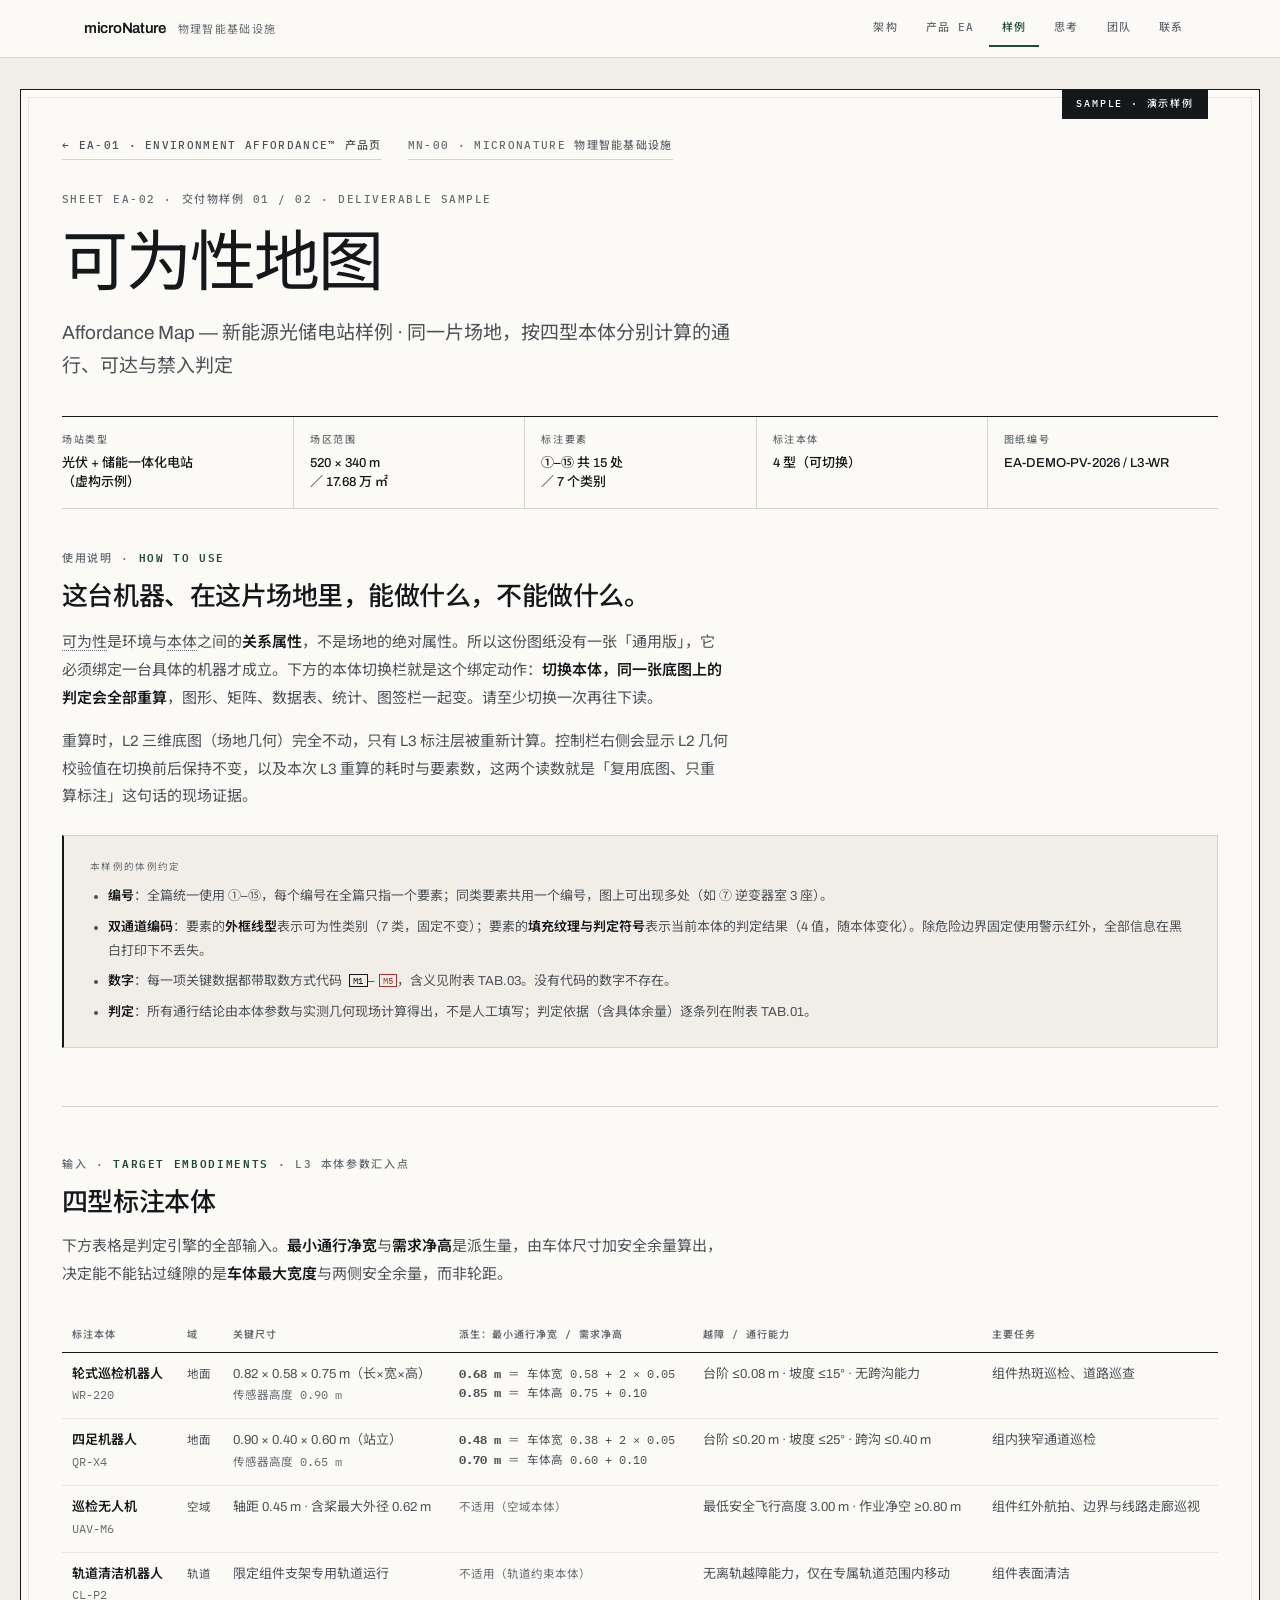
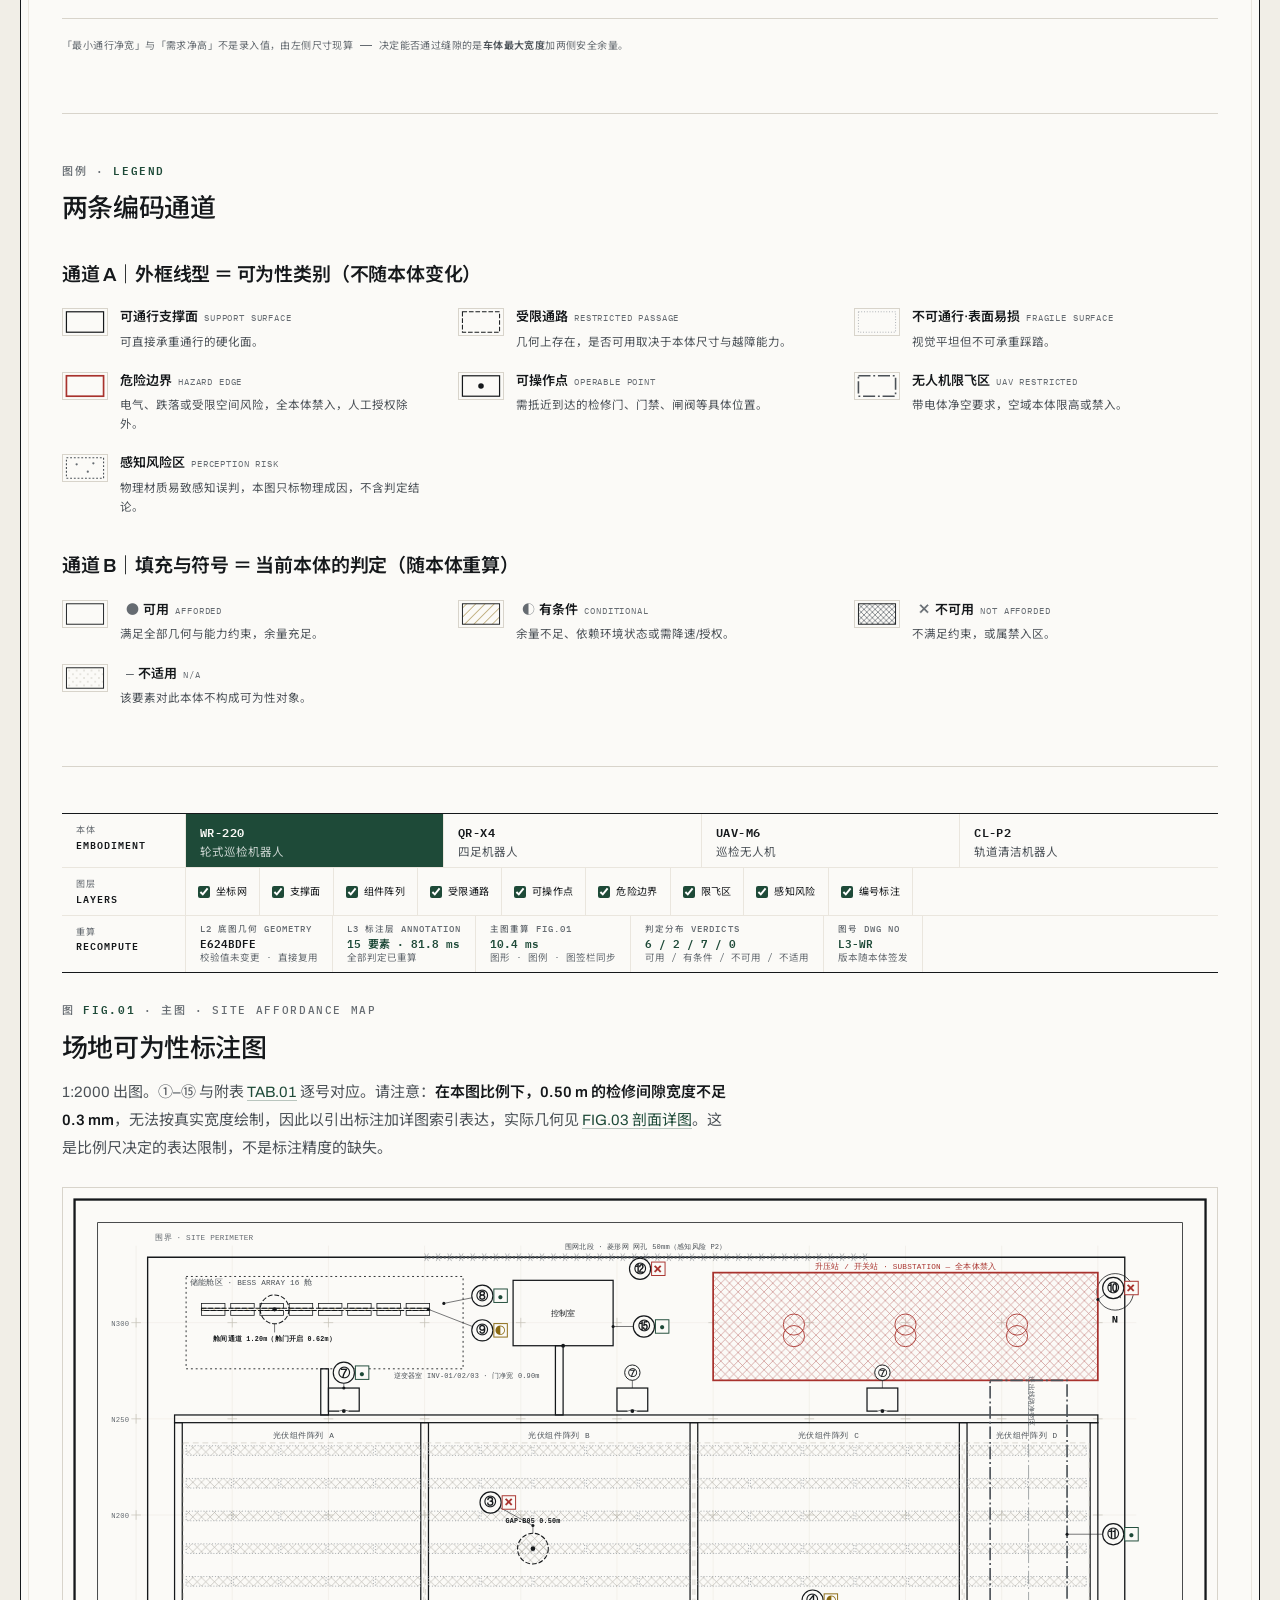
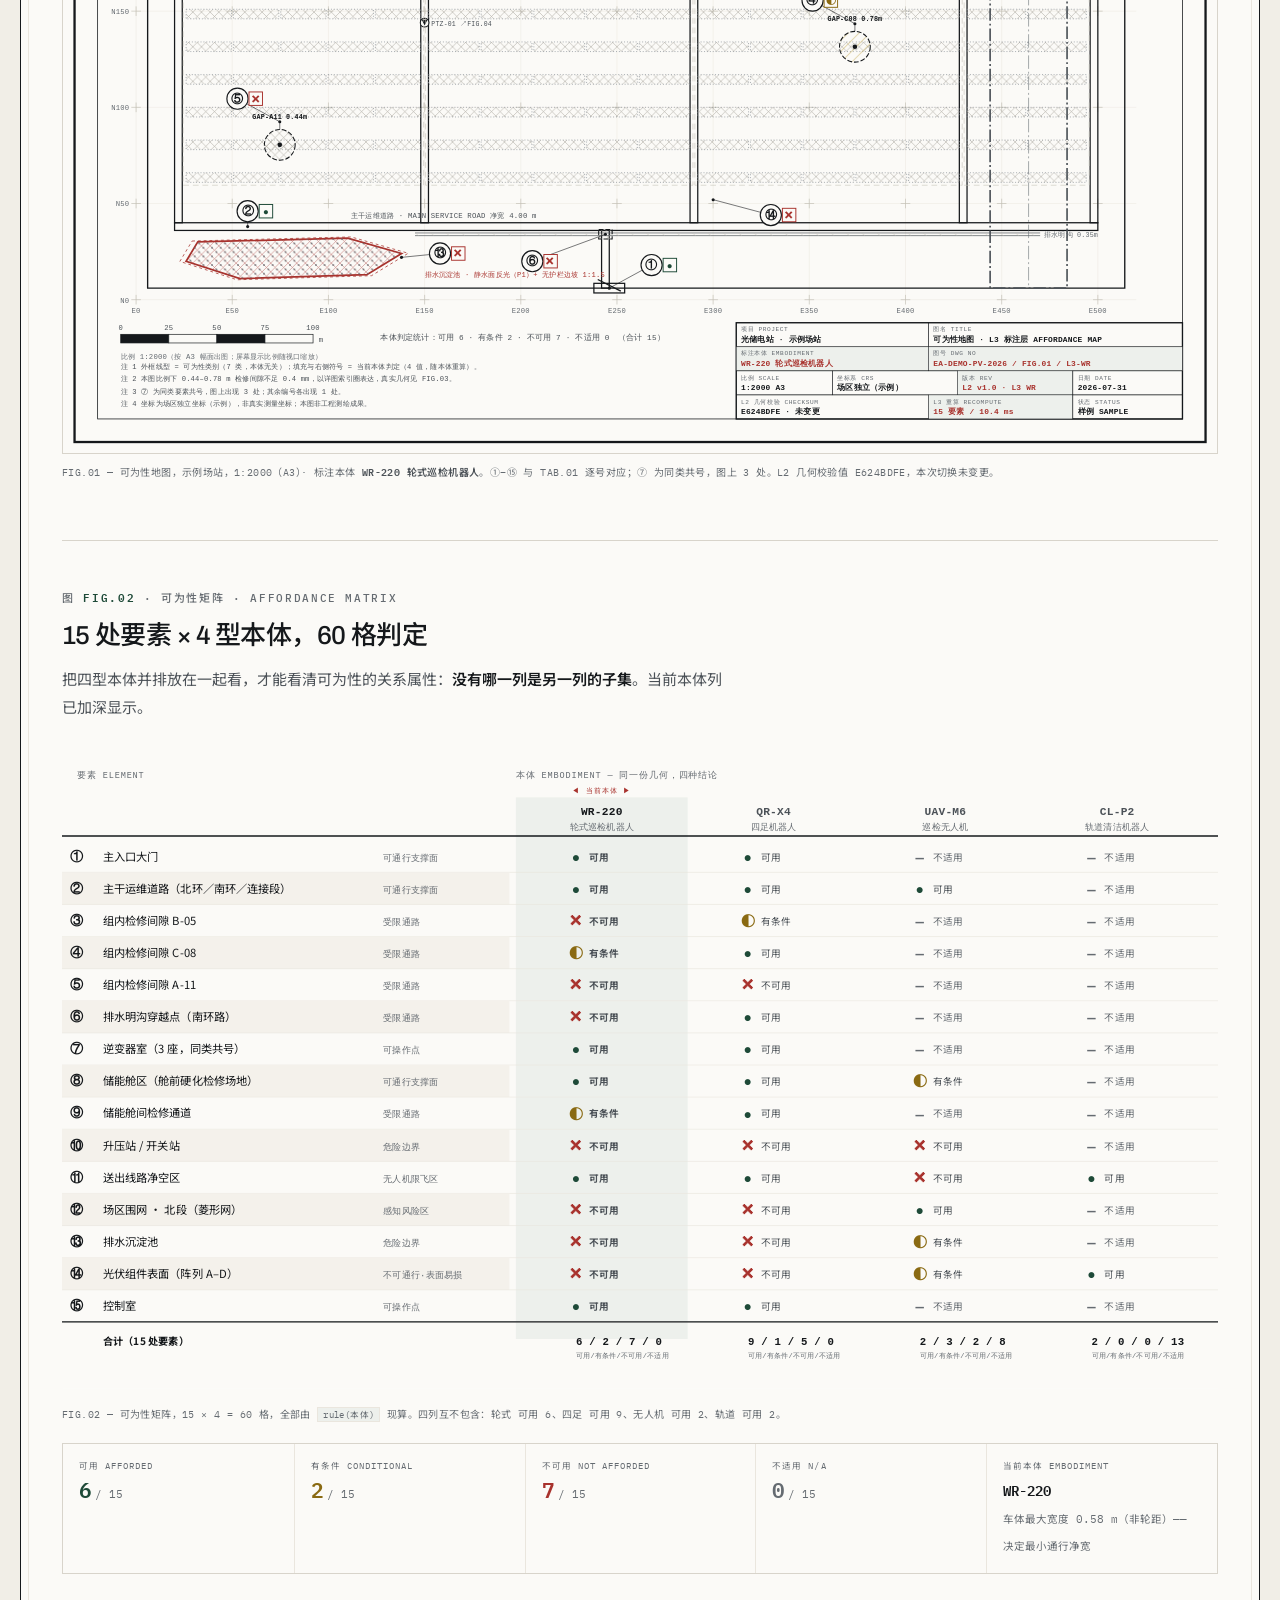
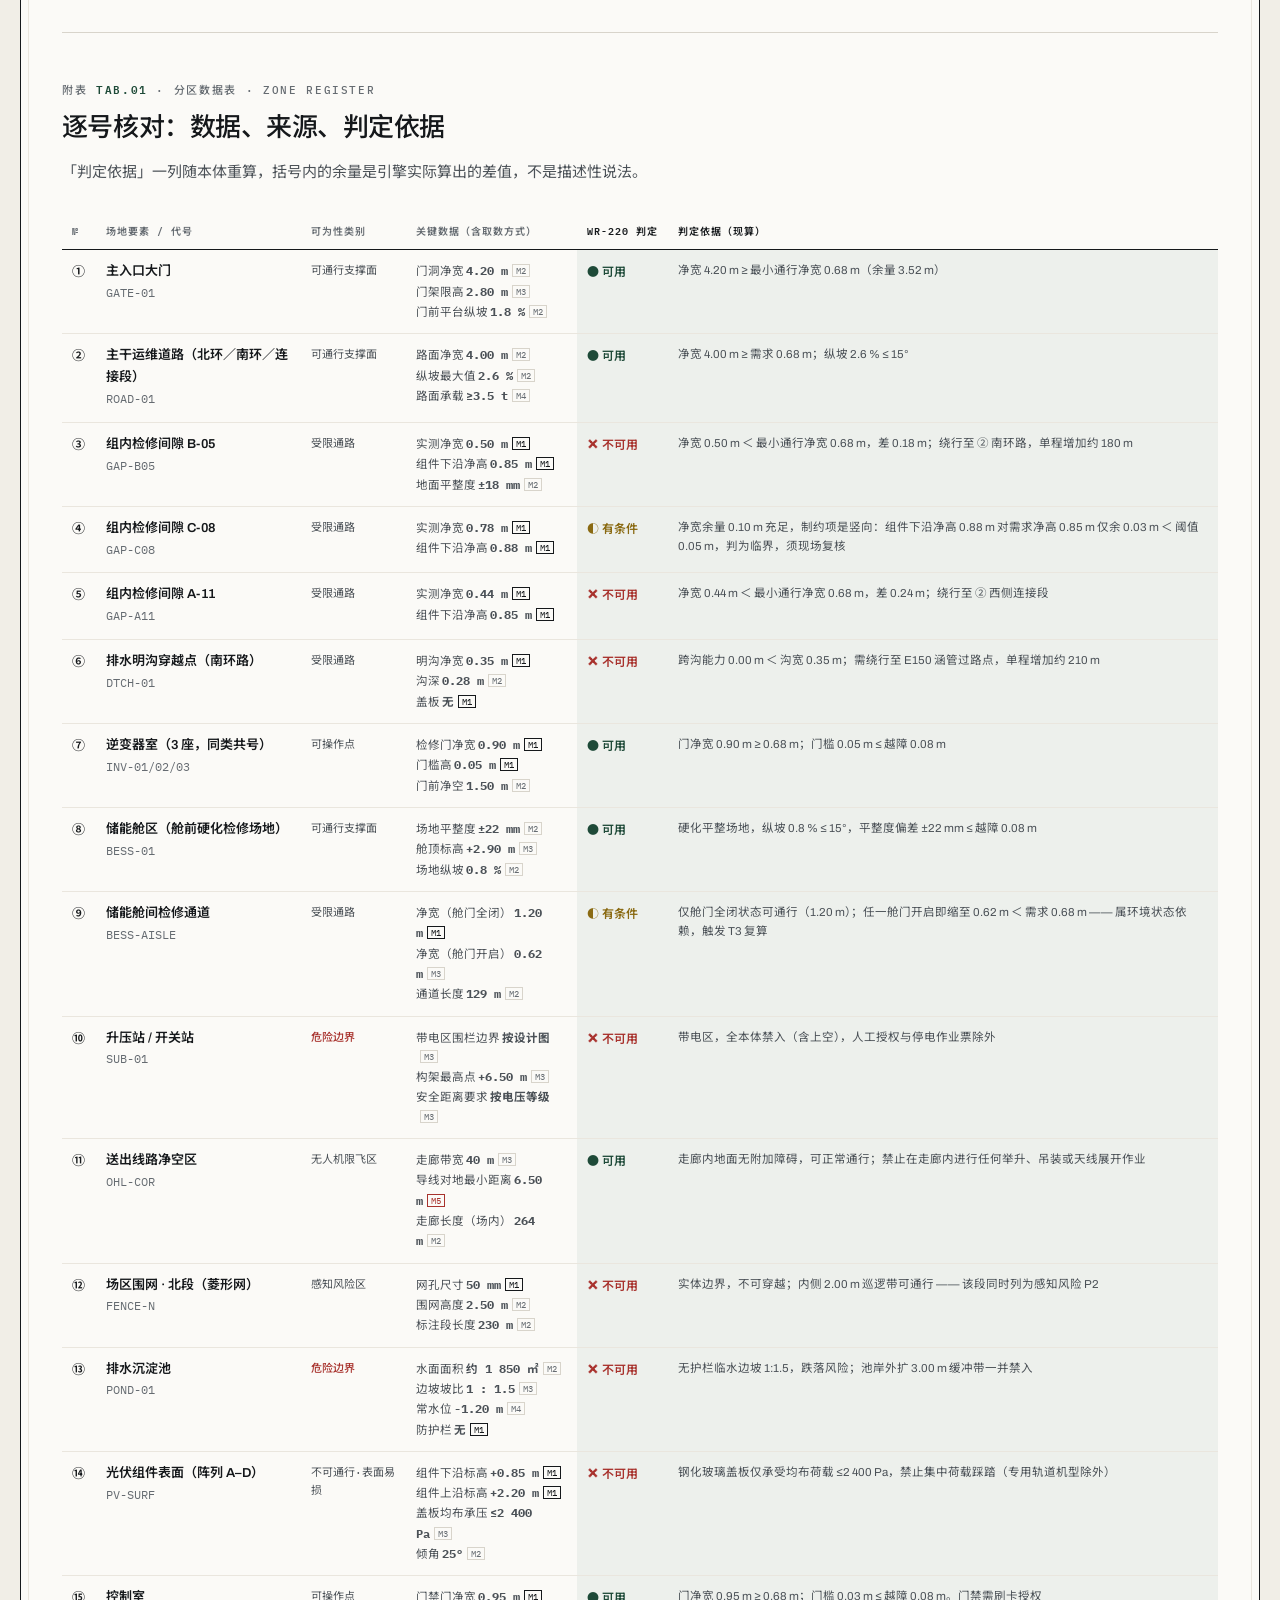
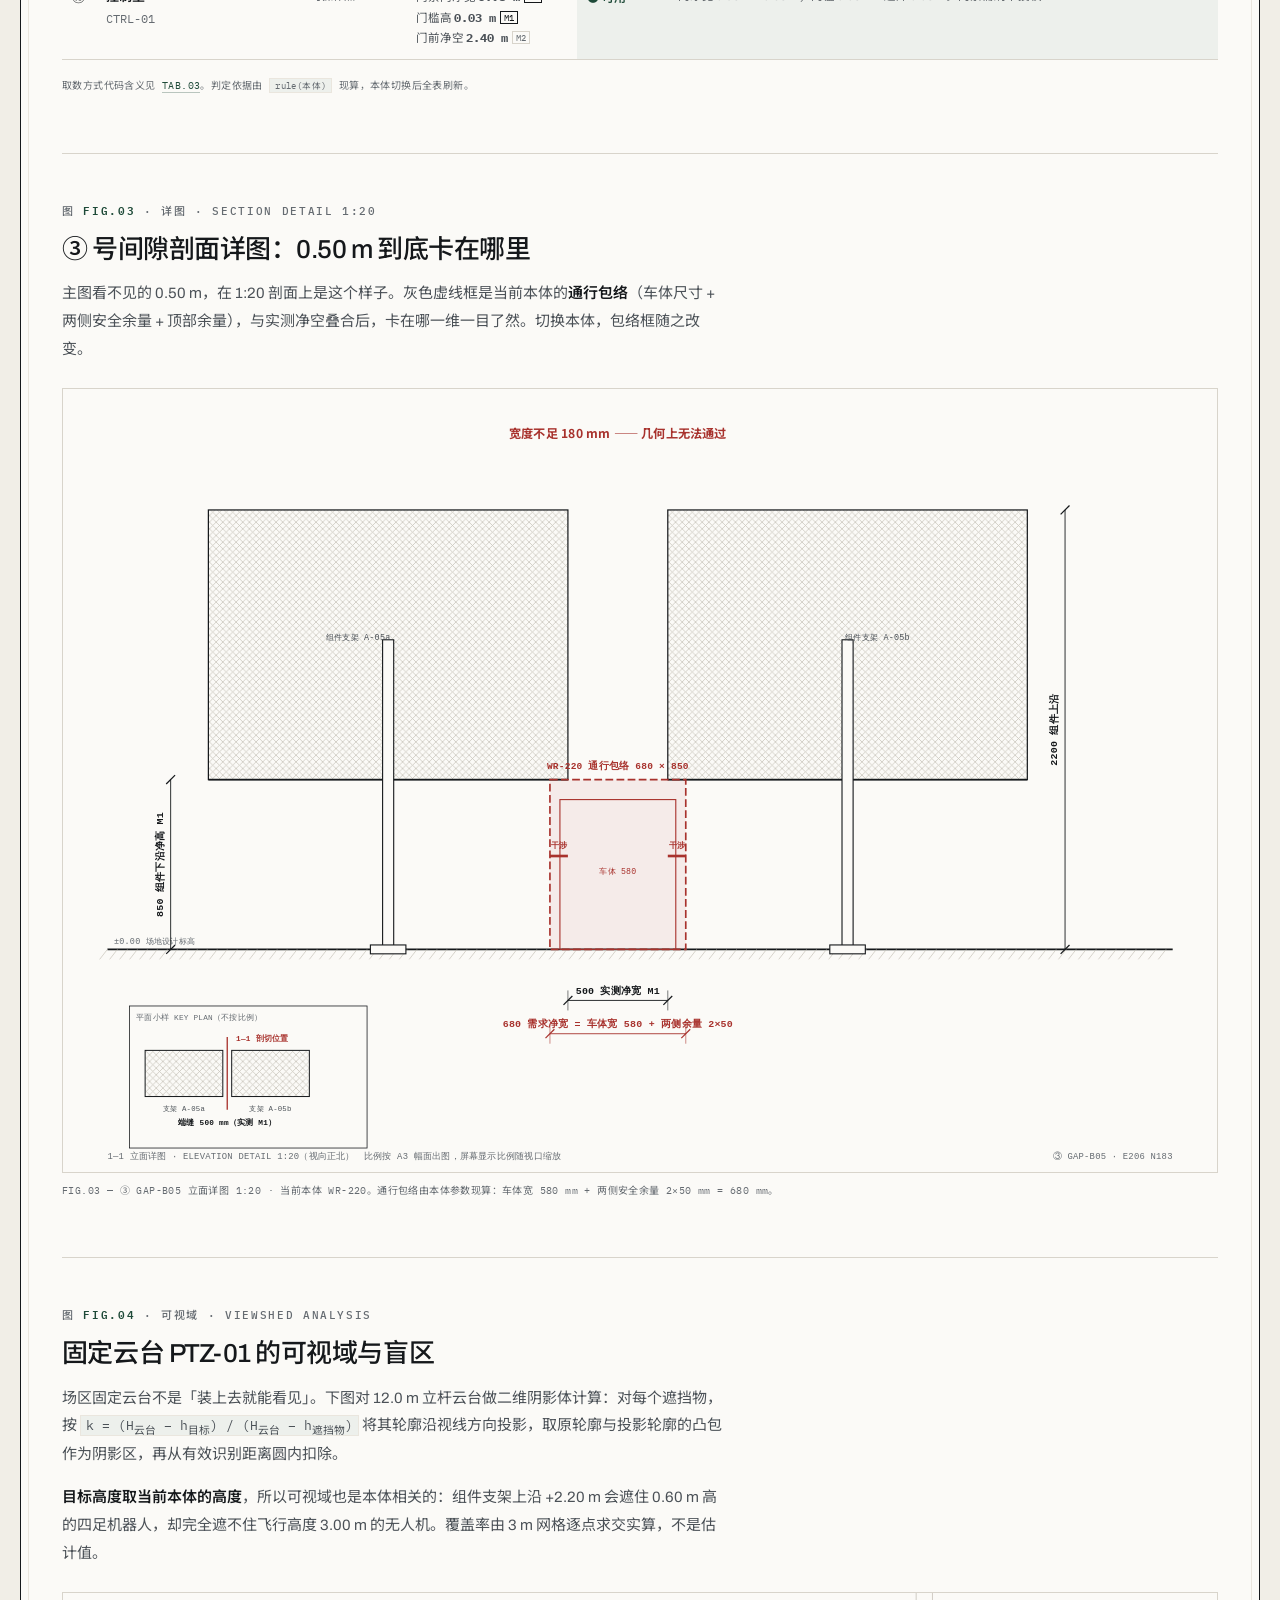
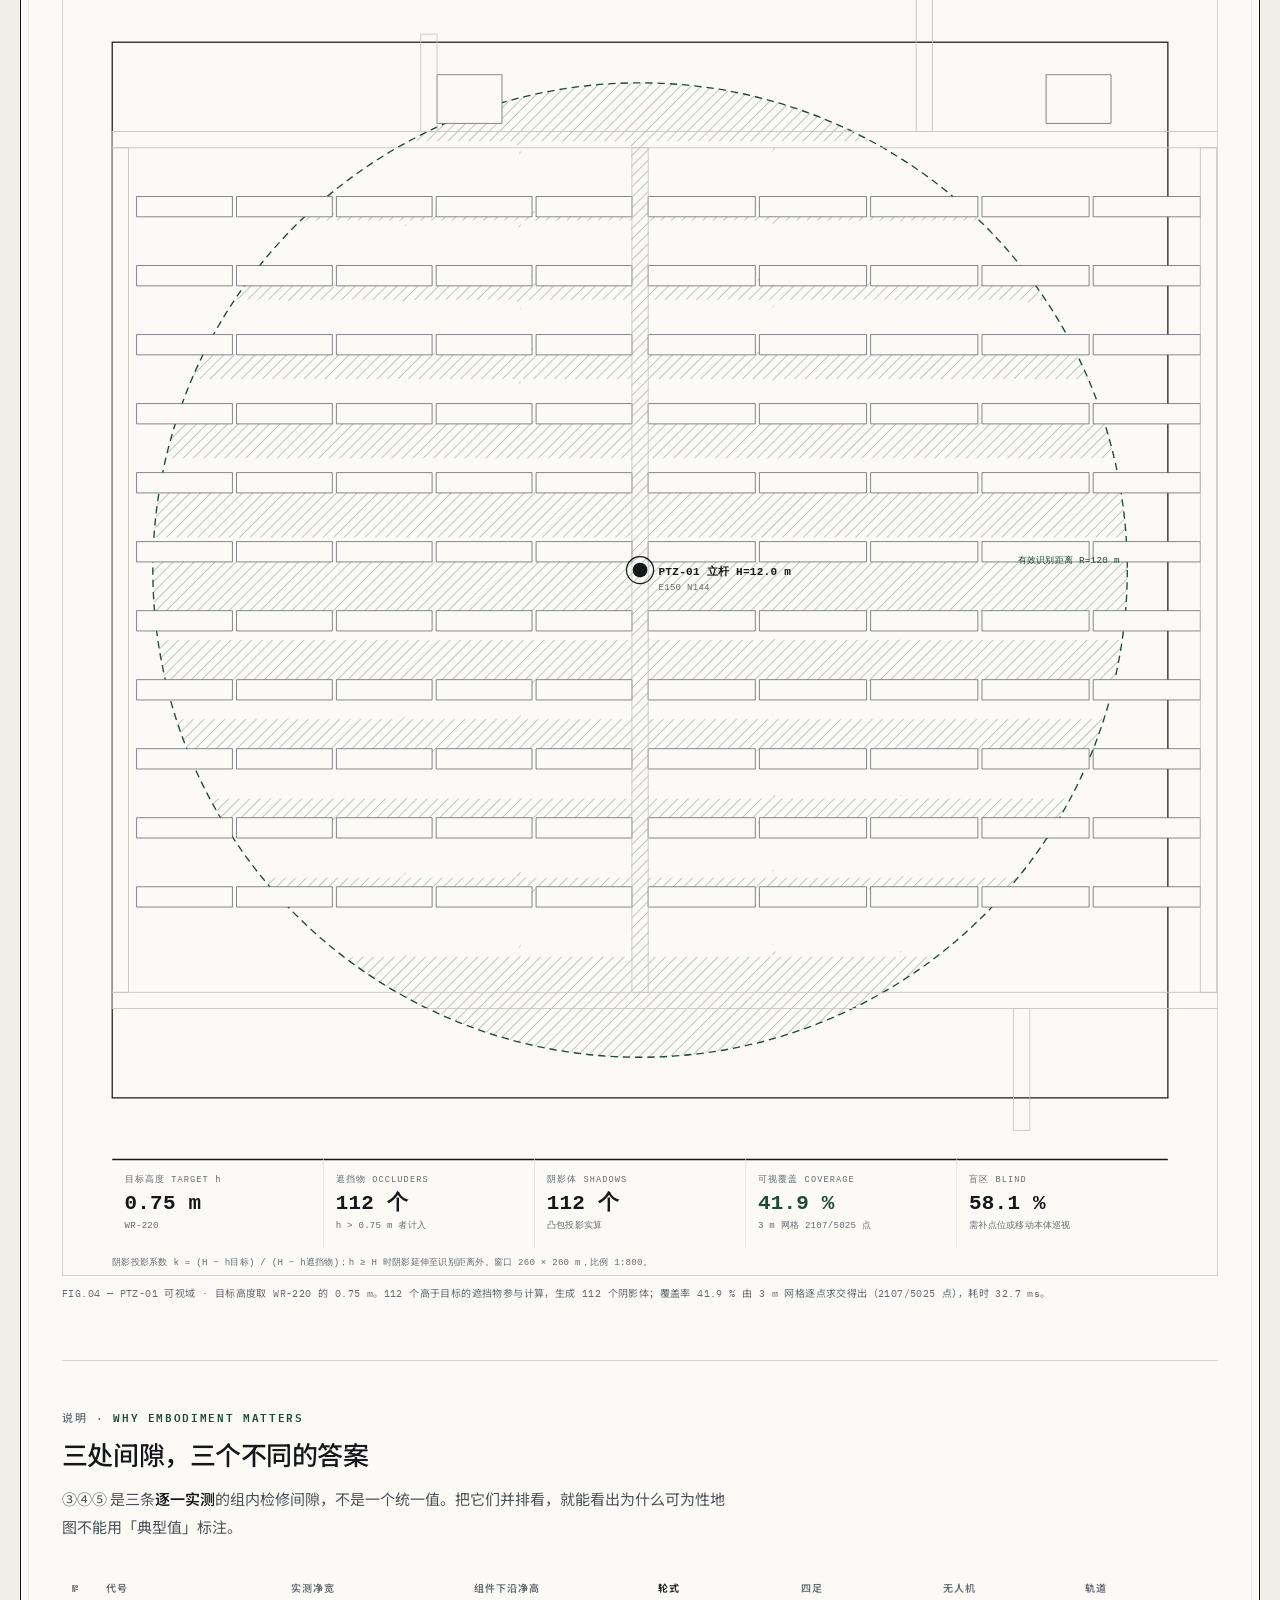
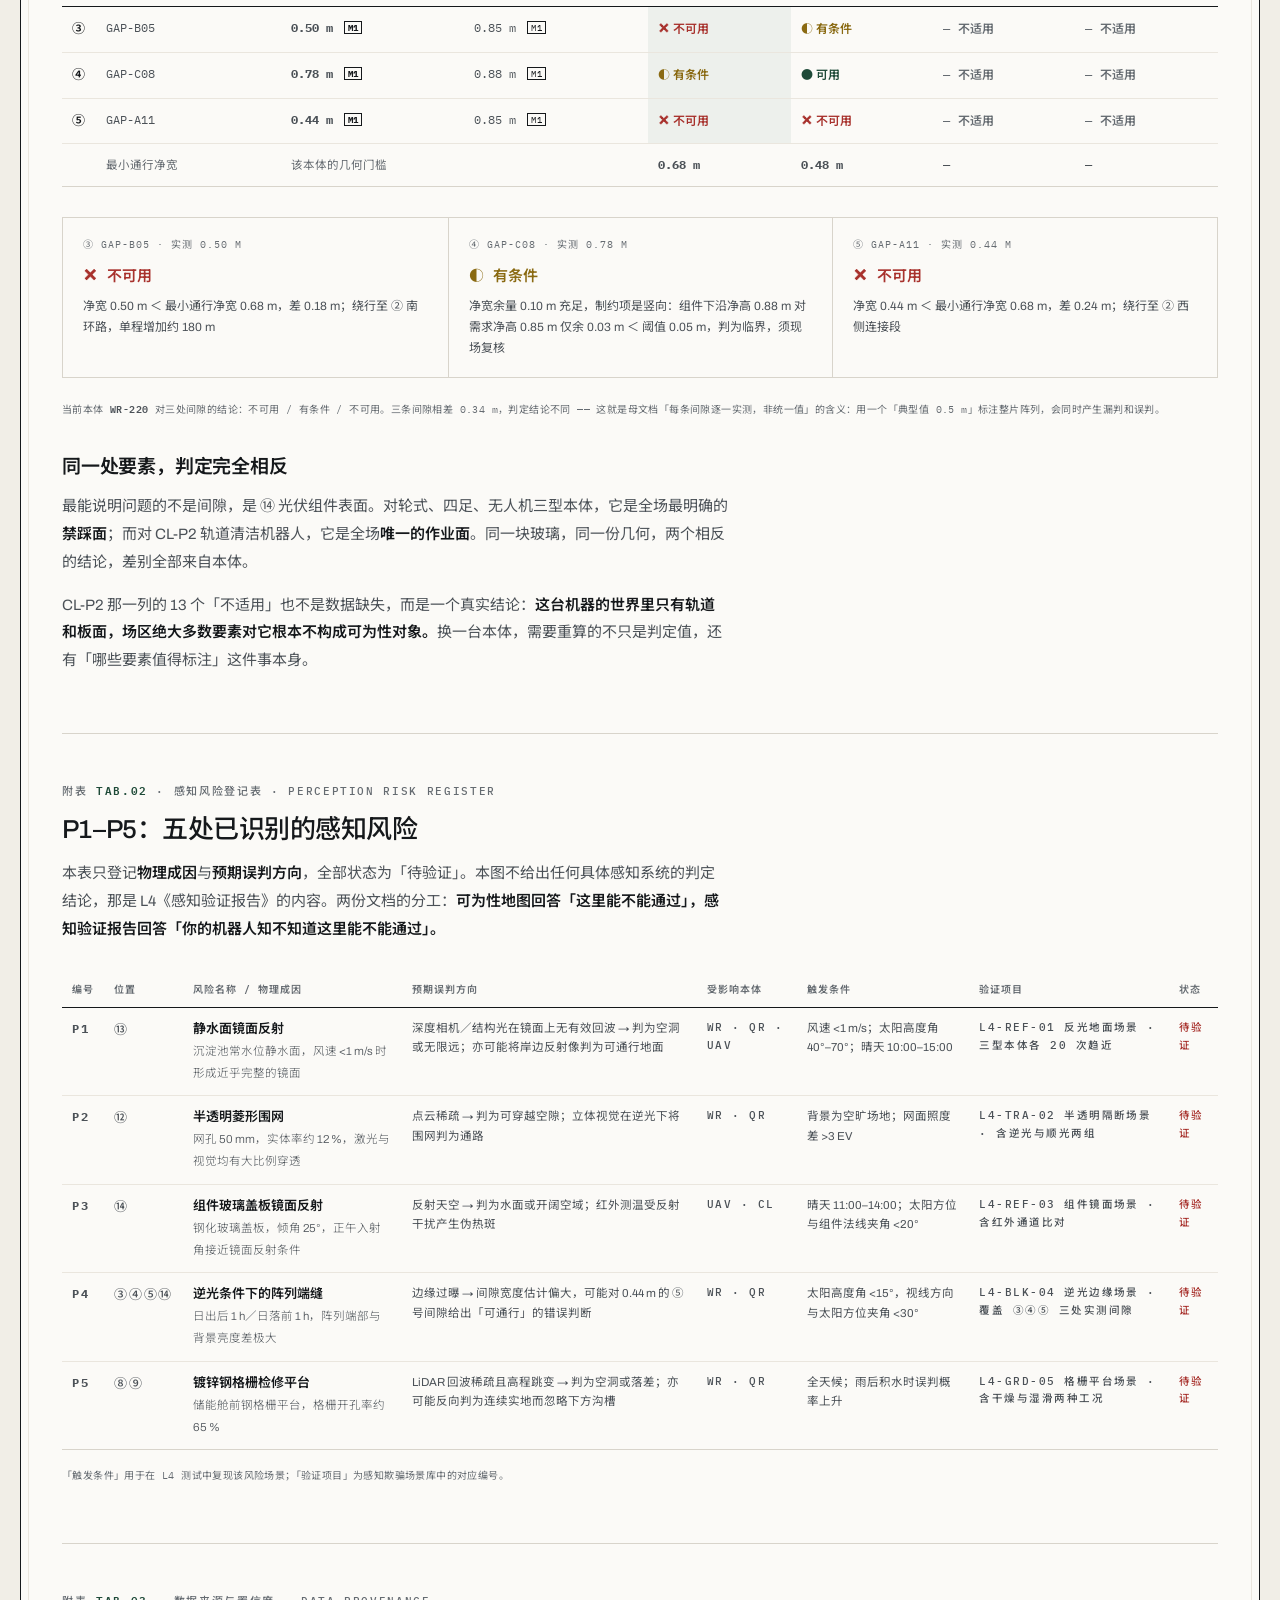
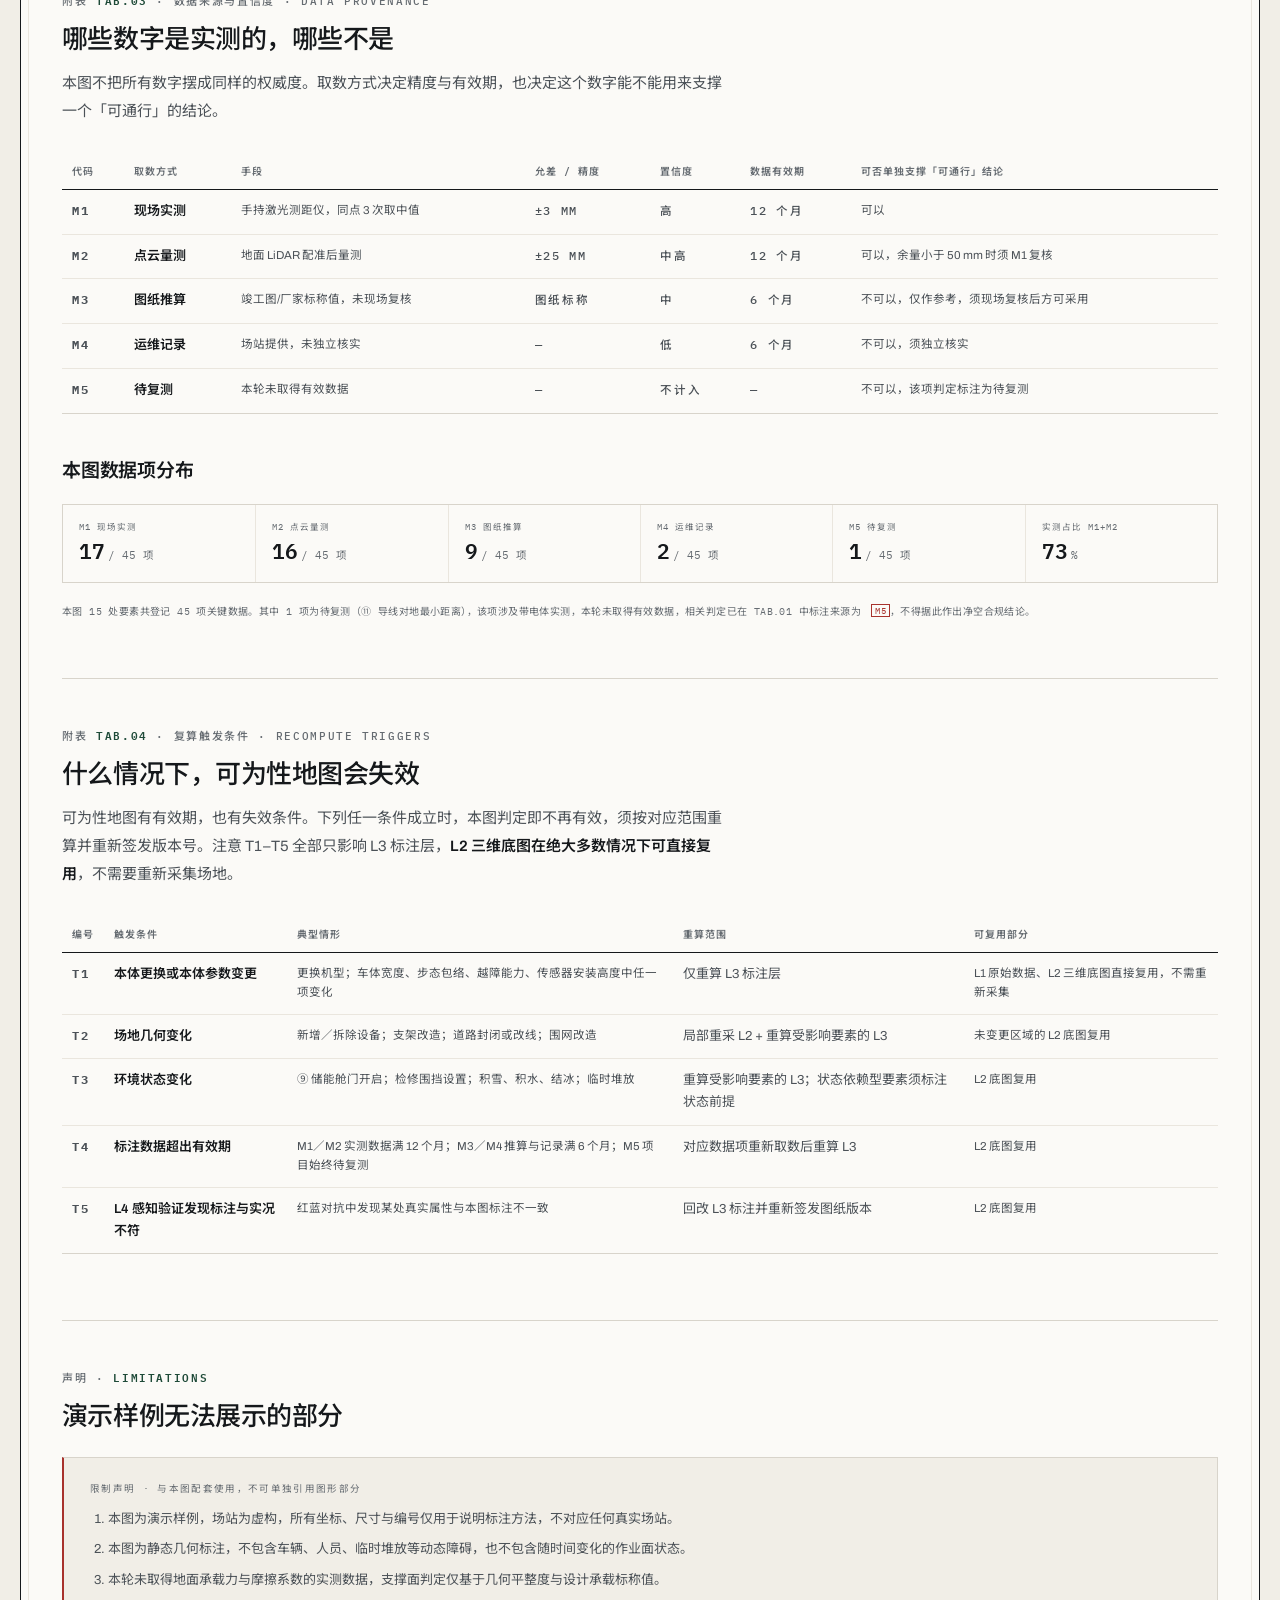
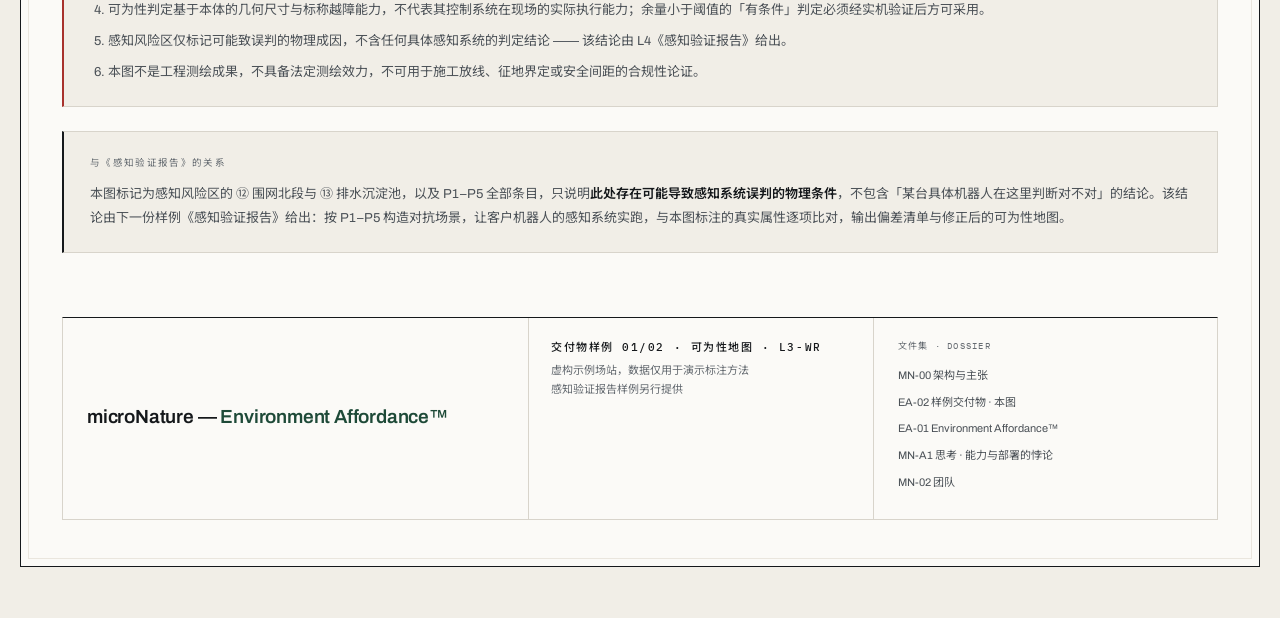
==== commit 35514b83: "Add files via upload" ====
--- a/ea0811-demo.html
+++ b/ea0811-demo.html
@@ -2,229 +2,41 @@
 <html lang="zh-CN">
 <head>
 <meta charset="UTF-8">
-<meta name="viewport" content="width=device-width, initial-scale=1.0">
+<meta name="viewport" content="width=device-width, initial-scale=1">
 <title>可为性地图 · Affordance Map — 新能源光储电站样例 | Environment Affordance™</title>
-<style>
-@import url('https://fonts.googleapis.com/css2?family=EB+Garamond:ital,wght@0,400;0,500&family=Inter:wght@300;400;500;600&family=JetBrains+Mono:wght@400;500;700&family=Noto+Sans+SC:wght@300;400;500;700&family=Noto+Serif+SC:wght@400;600&display=swap');
-
-:root{
-  --desk:#E9E5DC;      /* 图板 */
-  --sheet:#FCFBF8;     /* 图纸 */
-  --ink:#14161A;
-  --ink2:#4A5058;
-  --ink3:#8A9098;
-  --rule:#D6D2C8;
-  --rule2:#EBE7DE;
-  --alarm:#A8322D;
-  --ok:#2C5545;
-  --wash:#F1EEE6;
-  --draft:'JetBrains Mono','Noto Sans SC',monospace;
-  --body:'Inter','Noto Sans SC',sans-serif;
-  --disp:'EB Garamond','Noto Serif SC',serif;
-}
-*{box-sizing:border-box;margin:0;padding:0}
-html{scroll-behavior:smooth}
-body{background:var(--desk);font-family:var(--body);color:var(--ink);line-height:1.85;padding:34px 16px 80px;-webkit-font-smoothing:antialiased}
-
-.page{background:var(--sheet);width:100%;max-width:1180px;margin:0 auto;padding:76px 72px 60px;
-      box-shadow:0 1px 0 rgba(0,0,0,.06),0 18px 44px rgba(20,22,26,.10);position:relative;border:1px solid var(--rule)}
-.stamp{position:absolute;top:0;right:56px;background:var(--ink);color:var(--sheet);font-family:var(--draft);
-       font-size:10.5px;letter-spacing:.18em;padding:7px 15px;text-transform:uppercase}
-
-/* ---------- 顶部导航 · SITE TOPBAR ---------- */
-.topbar{position:sticky;top:0;z-index:50;background:var(--sheet);border-bottom:1.5px solid var(--ink)}
-.topbar-in{max-width:1180px;margin:0 auto;padding:0 24px;min-height:52px;display:flex;align-items:center;
-          justify-content:space-between;flex-wrap:wrap;gap:4px 24px}
-.tb-brand{font-family:var(--disp);font-size:15.5px;color:var(--ink);text-decoration:none;padding:12px 0}
-.tb-brand em{font-style:italic;color:var(--ok)}
-a.tb-brand:hover em{text-decoration:underline;text-underline-offset:3px}
-.topnav{display:flex;gap:22px;flex-wrap:wrap}
-.topnav a{font-family:var(--draft);font-size:9.5px;letter-spacing:.14em;color:var(--ink2);
-          text-decoration:none;border-bottom:1px solid transparent;padding:16px 0;transition:color .12s,border-color .12s}
-.topnav a:hover{color:var(--ink);border-color:var(--rule)}
-.topnav .cur{font-family:var(--draft);font-size:9.5px;letter-spacing:.14em;color:var(--ok);
-             padding:16px 0;border-bottom:1px solid var(--ok)}
-
-/* ---------- 排版基元 ---------- */
-h1,h2,h3{font-family:var(--disp);font-weight:400;letter-spacing:-.01em}
-.mono{font-family:var(--draft);font-size:10.5px;text-transform:uppercase;letter-spacing:.16em;color:var(--ink3)}
-.sec{margin:0 0 54px;scroll-margin-top:200px}
-.sec-no{font-family:var(--draft);font-size:10.5px;letter-spacing:.16em;color:var(--ink3);display:block;margin-bottom:9px}
-.sec-no b{color:var(--ink);font-weight:500}
-h2.t{font-size:26px;line-height:1.28;margin-bottom:8px}
-h3.t{font-size:18px;line-height:1.4;margin:34px 0 12px;font-family:var(--body);font-weight:600;letter-spacing:0}
-p.p{font-size:14.5px;font-weight:300;line-height:1.92;color:#2C3036;margin-bottom:16px;max-width:74ch}
-p.p strong{font-weight:600;color:var(--ink)}
-p.p code,.tag{font-family:var(--draft);font-size:.88em;background:var(--wash);padding:1px 5px;border:1px solid var(--rule2)}
-hr.r{border:0;border-top:1px solid var(--rule);margin:0 0 44px}
-.lead{font-size:15px;font-weight:300;color:var(--ink2);max-width:76ch}
-
-header.hd{text-align:center;margin-bottom:40px}
-header.hd h1{font-size:42px;margin-bottom:12px;line-height:1.12}
-header.hd .sub{font-size:16px;font-weight:300;color:var(--ink2);max-width:720px;margin:0 auto}
-.meta{display:flex;flex-wrap:wrap;margin-top:36px;border-top:1.5px solid var(--ink);border-bottom:1px solid var(--rule)}
-.meta div{flex:1 1 0;min-width:0;padding:14px 12px;border-left:1px solid var(--rule2);text-align:left}
-.meta div:first-child{border-left:none}
-.meta .k{font-family:var(--draft);font-size:9px;letter-spacing:.12em;color:var(--ink3);display:block;margin-bottom:5px;text-transform:uppercase}
-.meta .v{font-size:12px;white-space:normal;word-break:keep-all;line-height:1.5;display:block}
-
-/* ---------- 表格通用 ---------- */
-table.t{width:100%;border-collapse:collapse;margin:22px 0 8px;font-size:12.5px}
-table.t th{font-family:var(--draft);font-size:9.5px;text-transform:uppercase;letter-spacing:.07em;color:var(--ink3);
-           font-weight:400;text-align:left;padding:9px 10px;border-bottom:1.4px solid var(--ink);vertical-align:bottom;white-space:nowrap}
-table.t td{padding:11px 10px;border-bottom:1px solid var(--rule2);font-weight:300;vertical-align:top;line-height:1.62}
-table.t tr:hover td{background:#FAF8F3}
-table.t td.num{font-family:var(--draft);font-weight:700;text-align:center;width:34px;font-size:13px}
-table.t td.nm{font-weight:500;color:var(--ink)}
-table.t td.mono,table.t .m{font-family:var(--draft);font-size:11.5px}
-table.t td.nw{white-space:nowrap}
-.cap{font-family:var(--draft);font-size:9.5px;letter-spacing:.05em;color:var(--ink3);margin-top:9px;line-height:1.7}
-.src{font-family:var(--draft);font-size:9px;color:var(--ink3);border:1px solid var(--rule);padding:0 3px;margin-left:4px;
-     vertical-align:1px;letter-spacing:.03em;cursor:help}
-.src.M1{border-color:var(--ink);color:var(--ink)}
-.src.M5{border-color:var(--alarm);color:var(--alarm)}
-
-/* ---------- 判定符号 ---------- */
-.v{font-family:var(--draft);font-size:12px;font-weight:700;white-space:nowrap}
-.v .g{display:inline-block;width:15px}
-.v-pass{color:var(--ok)} .v-cond{color:#8A6A12} .v-fail{color:var(--alarm)} .v-na{color:#B3B8BE}
-td.hit{background:#FBF8EE!important}
-
-/* ---------- 控制条（签名元件：图签栏的活动字段） ---------- */
-.ctrl{position:sticky;top:53.5px;z-index:40;background:var(--sheet);border-top:1.5px solid var(--ink);
-      border-bottom:1.5px solid var(--ink);margin:0 0 26px;padding:0}
-.ctrl-row{display:flex;flex-wrap:wrap;align-items:stretch;border-bottom:1px solid var(--rule2)}
-.ctrl-row:last-child{border-bottom:none}
-.ctrl-lab{font-family:var(--draft);font-size:9px;letter-spacing:.14em;color:var(--ink3);text-transform:uppercase;
-          padding:8px 14px;width:120px;flex-shrink:0;border-right:1px solid var(--rule2);line-height:1.5}
-.ctrl-lab b{display:block;color:var(--ink);font-weight:500;font-size:10px;letter-spacing:.1em}
-.bodies{display:flex;flex:1;flex-wrap:wrap}
-.bbtn{flex:1 1 150px;border:none;border-right:1px solid var(--rule2);background:transparent;cursor:pointer;
-      padding:7px 14px;text-align:left;font-family:inherit;transition:background .12s;color:var(--ink)}
-.bbtn:last-child{border-right:none}
-.bbtn:hover{background:var(--wash)}
-.bbtn .m{display:block;font-family:var(--draft);font-size:11.5px;font-weight:700;letter-spacing:.04em}
-.bbtn .n{display:block;font-size:11.5px;font-weight:300;color:var(--ink2);margin-top:1px}
-.bbtn[aria-pressed="true"]{background:var(--ink);color:var(--sheet)}
-.bbtn[aria-pressed="true"] .n{color:#C7CBD0}
-.bbtn:focus-visible{outline:2px solid var(--alarm);outline-offset:-3px}
-.layers{display:flex;flex-wrap:wrap;gap:0;flex:1}
-.lchk{display:flex;align-items:center;gap:6px;padding:6px 12px;border-right:1px solid var(--rule2);
-      font-family:var(--draft);font-size:10px;letter-spacing:.03em;cursor:pointer;user-select:none;color:var(--ink2)}
-.lchk:hover{background:var(--wash)}
-.lchk input{accent-color:var(--ink);width:12px;height:12px;cursor:pointer}
-.lchk input:checked+span{color:var(--ink)}
-.readout{flex:1;display:flex;flex-wrap:wrap}
-.ro{padding:6px 14px;border-right:1px solid var(--rule2);font-family:var(--draft);font-size:9.5px;line-height:1.5;color:var(--ink2)}
-.ro b{display:block;font-size:8.5px;letter-spacing:.12em;color:var(--ink3);text-transform:uppercase;font-weight:400}
-.ro em{font-style:normal;color:var(--ink);font-weight:700;display:block;font-size:11px;line-height:1.35}
-.ro.chg em{color:var(--alarm)}
-
-/* ---------- 图框 ---------- */
-.fig{margin:26px 0 8px}
-.fig svg{display:block;width:100%;height:auto;background:var(--sheet)}
-.fig-b{border:1px solid var(--ink);padding:0;overflow:hidden}
-
-/* ---------- 图例 ---------- */
-.lg{display:grid;grid-template-columns:repeat(auto-fill,minmax(268px,1fr));gap:16px 30px;margin:20px 0 4px}
-.lg-i{display:flex;gap:12px;align-items:flex-start}
-.lg-i svg{flex-shrink:0;margin-top:2px;border:1px solid var(--rule)}
-.lg-i h5{font-size:13px;font-weight:600;margin-bottom:2px}
-.lg-i h5 span{font-family:var(--draft);font-size:8.5px;color:var(--ink3);letter-spacing:.08em;margin-left:6px;font-weight:400}
-.lg-i p{font-size:11.5px;font-weight:300;color:var(--ink2);line-height:1.62}
-
-/* ---------- 说明块 ---------- */
-.note{border:1px solid var(--rule);border-left:3px solid var(--ink);padding:20px 26px;margin:26px 0;background:#FAF9F5}
-.note.warn{border-left-color:var(--alarm)}
-.note .h{font-family:var(--draft);font-size:9.5px;letter-spacing:.14em;text-transform:uppercase;color:var(--ink3);margin-bottom:9px}
-.note p{font-size:13.5px;font-weight:300;line-height:1.85;color:#2C3036}
-.note p+p{margin-top:9px}
-.note ol,.note ul{margin:6px 0 0 18px;font-size:13.5px;font-weight:300;line-height:1.8}
-.note li{margin-bottom:6px}
-
-/* ---------- 三联对照 ---------- */
-.cmp{display:grid;grid-template-columns:repeat(auto-fit,minmax(210px,1fr));border:1px solid var(--rule);margin:22px 0}
-.cmp>div{padding:18px 20px;border-left:1px solid var(--rule)}
-.cmp>div:first-child{border-left:none}
-.cmp .em{font-family:var(--draft);font-size:10px;letter-spacing:.1em;color:var(--ink3);text-transform:uppercase;display:block;margin-bottom:8px}
-.cmp .vd{font-size:15px;font-weight:700;margin-bottom:7px;font-family:var(--draft)}
-.cmp p{font-size:12px;font-weight:300;color:var(--ink2);line-height:1.72}
-
-/* ---------- 统计条 ---------- */
-.stats{display:flex;flex-wrap:wrap;border:1px solid var(--rule);margin:20px 0}
-.stats>div{flex:1 1 120px;padding:13px 16px;border-left:1px solid var(--rule2)}
-.stats>div:first-child{border-left:none}
-.stats .k{font-family:var(--draft);font-size:8.5px;letter-spacing:.12em;color:var(--ink3);text-transform:uppercase;display:block;margin-bottom:3px}
-.stats .n{font-family:var(--draft);font-size:21px;font-weight:700;line-height:1.1}
-.stats .u{font-size:10.5px;color:var(--ink3);font-weight:300;margin-left:3px}
-
-footer.ft{border-top:1.5px solid var(--ink);padding-top:22px;margin-top:60px;display:flex;justify-content:space-between;
-          align-items:flex-end;gap:20px;flex-wrap:wrap}
-.ft-b{font-family:var(--disp);font-size:19px}
-.ft-r{text-align:right;font-size:11px;color:var(--ink3);line-height:1.7}
-.ft-r a{color:var(--ink2);text-decoration:none;border-bottom:1px solid var(--rule);transition:border-color .12s,color .12s}
-.ft-r a:hover{color:var(--ink);border-bottom-color:var(--ink)}
-
-/* ---------- 跨页导航 · CROSS-PAGE NAV ---------- */
-.crumbs{display:flex;justify-content:center;gap:10px 32px;flex-wrap:wrap;margin-bottom:34px}
-.crumb{font-family:var(--draft);font-size:9.5px;letter-spacing:.14em;text-transform:uppercase;
-       color:var(--ink2);text-decoration:none;border-bottom:1px solid var(--rule);padding-bottom:3px;
-       transition:border-color .12s,color .12s}
-.crumb:hover{color:var(--ink);border-bottom-color:var(--ink)}
-.crumb.parent{color:var(--ink3)}
-
-@media (max-width:900px){
-  body{padding:14px 8px 50px}
-  .topbar{position:static}
-  .topbar-in{padding:8px 12px}
-  .topnav a,.topnav .cur{padding:8px 0}
-  .ctrl{top:0}
-  .sec{scroll-margin-top:360px}
-  .page{padding:52px 22px 40px}
-  header.hd h1{font-size:29px}
-  .meta div{flex:1 1 50%}
-  .ctrl-lab{width:100%;border-right:none;border-bottom:1px solid var(--rule2);padding:8px 12px}
-  .ctrl-row{flex-direction:column}
-  .cmp>div{border-left:none;border-top:1px solid var(--rule)}
-  .cmp>div:first-child{border-top:none}
-  .scroll-x{overflow-x:auto;-webkit-overflow-scrolling:touch}
-  .scroll-x table{min-width:760px}
-}
-@media (prefers-reduced-motion:reduce){*{transition:none!important;animation:none!important}html{scroll-behavior:auto}}
-@media print{
-  body{background:#fff;padding:0}
-  .page{box-shadow:none;border:none;max-width:none;padding:0}
-  .topbar{display:none}
-  .crumbs{display:none}
-  .ctrl{position:static;page-break-inside:avoid}
-  .bbtn{display:none}.bbtn[aria-pressed="true"]{display:block}
-  .layers{display:none}
-  .fig,table.t,.note,.cmp{page-break-inside:avoid}
-}
-</style>
+<meta name="description" content="Environment Affordance™ 交付物样例：虚构光储电站 520×340 m，15 处标注要素 × 4 型本体 = 60 格判定，切换本体全图现场重算，L2 底图复用、只重算 L3 标注。">
+<link rel="preconnect" href="https://fonts.googleapis.com">
+<link rel="preconnect" href="https://fonts.gstatic.com" crossorigin>
+<link rel="stylesheet" href="https://fonts.googleapis.com/css2?family=Archivo:wght@400;500;600;700&family=IBM+Plex+Mono:wght@400;500;600&family=Noto+Sans+SC:wght@300;400;500;700&display=swap">
+<link rel="stylesheet" href="mn.css">
+<link rel="stylesheet" href="ea-demo.css">
 </head>
-<body>
-<nav class="topbar" aria-label="站点导航">
-  <div class="topbar-in">
-    <a class="tb-brand" href="ea0811.html" title="返回 EA 产品页">Environment Affordance<em>™</em> · 样例</a>
-    <div class="topnav">
-      <a href="mn0811.html">microNature</a>
-      <a href="ea0811.html">Environment Affordance™</a>
-      <span class="cur" aria-current="page">产品示例</span>
+<body class="blueprint">
+
+<nav class="nav" aria-label="站点导航">
+  <div class="nav-in">
+    <a class="nav-mark" href="index.html">microNature<span>物理智能基础设施</span></a>
+    <div class="nav-links">
+      <a href="index.html">架构</a>
+      <a href="ea0811.html">产品 EA</a>
+      <span class="cur" aria-current="page">样例</span>
       <a href="mn0811-attachment.html">思考</a>
+      <a href="Team.html">团队</a>
+      <a href="index.html#contact">联系</a>
     </div>
   </div>
 </nav>
-<div class="page">
+
+<div class="sheet">
 <div class="stamp">Sample · 演示样例</div>
 
-<nav class="crumbs" aria-label="站点导航">
-  <a class="crumb" href="ea0811.html">← EA · Environment Affordance™ 产品页</a>
-  <a class="crumb parent" href="mn0811.html">microNature · 物理智能基础设施</a>
+<nav class="crumbs" aria-label="上级页面">
+  <a class="crumb" href="ea0811.html">← EA-01 · Environment Affordance™ 产品页</a>
+  <a class="crumb parent" href="index.html">MN-00 · microNature 物理智能基础设施</a>
 </nav>
 
 <header class="hd">
-  <div class="mono" style="margin-bottom:22px">Environment Affordance™ · 交付物样例 01 / 02 · Deliverable Sample</div>
+  <div class="mono" style="margin-bottom:20px">Sheet EA-02 · 交付物样例 01 / 02 · Deliverable Sample</div>
   <h1>可为性地图</h1>
   <p class="sub">Affordance Map — 新能源光储电站样例 · 同一片场地，按四型本体分别计算的通行、可达与禁入判定</p>
   <div class="meta">
@@ -236,12 +48,14 @@
   </div>
 </header>
 
-<!-- ══ 读法 ══════════════════════════════════════════════════════ -->
+
+<!-- ══ 使用说明 ══════════════════════════════════════════════════════ -->
+
 <section class="sec">
-  <span class="sec-no">读法 · <b>HOW TO READ</b></span>
-  <h2 class="t">这份图纸只回答一个问题：<br>对<em style="font-style:normal;border-bottom:2px solid var(--ink)">这一台</em>机器，这片场地哪里能用、哪里不能用。</h2>
-  <p class="p" style="margin-top:18px">可为性是环境与本体之间的<strong>关系属性</strong>，不是场地的绝对属性。所以这份图纸没有一张「通用版」——它必须绑定一台具体的机器才成立。页面顶部的本体切换栏就是这个绑定动作：<strong>切换本体，同一张底图上的判定会全部重算</strong>，图形、矩阵、数据表、统计、图签栏一起变。请至少切换一次再往下读。</p>
-  <p class="p">重算时，L2 三维底图（场地几何）完全不动，只有 L3 标注层被重新计算。控制栏右侧会显示 L2 几何校验值在切换前后保持不变，以及本次 L3 重算的耗时与要素数——这两个读数就是「复用底图、只重算标注」这句话的现场证据。</p>
+  <span class="sec-no">使用说明 · <b>HOW TO USE</b></span>
+  <h2 class="t">这台机器、在这片场地里，能做什么，不能做什么。</h2>
+  <p class="p" style="margin-top:16px"><span class="term" data-t="affordance">可为性</span>是环境与<span class="term" data-t="embodiment">本体</span>之间的<strong>关系属性</strong>，不是场地的绝对属性。所以这份图纸没有一张「通用版」，它必须绑定一台具体的机器才成立。下方的本体切换栏就是这个绑定动作：<strong>切换本体，同一张底图上的判定会全部重算</strong>，图形、矩阵、数据表、统计、图签栏一起变。请至少切换一次再往下读。</p>
+  <p class="p">重算时，L2 三维底图（场地几何）完全不动，只有 L3 标注层被重新计算。控制栏右侧会显示 L2 几何校验值在切换前后保持不变，以及本次 L3 重算的耗时与要素数，这两个读数就是「复用底图、只重算标注」这句话的现场证据。</p>
   <div class="note">
     <div class="h">本样例的体例约定</div>
     <ul>
@@ -255,30 +69,36 @@
 
 <hr class="r">
 
+
 <!-- ══ 本体 ══════════════════════════════════════════════════════ -->
+
 <section class="sec">
   <span class="sec-no">输入 · <b>TARGET EMBODIMENTS</b> · L3 本体参数汇入点</span>
   <h2 class="t">四型标注本体</h2>
-  <p class="p">下方表格是判定引擎的全部输入。<strong>最小通行净宽</strong>与<strong>需求净高</strong>是派生量，由车体尺寸加安全余量算出——决定能不能钻过缝隙的是<strong>车体最大宽度</strong>与两侧安全余量（而非轮距）。</p>
+  <p class="p">下方表格是判定引擎的全部输入。<strong>最小通行净宽</strong>与<strong>需求净高</strong>是派生量，由车体尺寸加安全余量算出，决定能不能钻过缝隙的是<strong>车体最大宽度</strong>与两侧安全余量，而非轮距。</p>
   <div class="scroll-x"><table class="t" id="tbl-bodies"></table></div>
   <p class="cap" id="cap-bodies"></p>
 </section>
 
 <hr class="r">
 
+
 <!-- ══ 图例 ══════════════════════════════════════════════════════ -->
+
 <section class="sec">
   <span class="sec-no">图例 · <b>LEGEND</b></span>
   <h2 class="t">两条编码通道</h2>
-  <h3 class="t">通道 A｜外框线型 = 可为性类别（不随本体变化）</h3>
+  <h3 class="t">通道 A｜外框线型 ＝ 可为性类别（不随本体变化）</h3>
   <div class="lg" id="lg-cat"></div>
-  <h3 class="t">通道 B｜填充与符号 = 当前本体的判定（随本体重算）</h3>
+  <h3 class="t">通道 B｜填充与符号 ＝ 当前本体的判定（随本体重算）</h3>
   <div class="lg" id="lg-verdict"></div>
 </section>
 
 <hr class="r">
 
+
 <!-- ══ 控制条 ════════════════════════════════════════════════════ -->
+
 <div class="ctrl" id="ctrl">
   <div class="ctrl-row">
     <div class="ctrl-lab">本体<b>EMBODIMENT</b></div>
@@ -294,18 +114,22 @@
   </div>
 </div>
 
+
 <!-- ══ FIG.01 ════════════════════════════════════════════════════ -->
+
 <section class="sec">
   <span class="sec-no">图 <b>FIG.01</b> · 主图 · SITE AFFORDANCE MAP</span>
   <h2 class="t">场地可为性标注图</h2>
-  <p class="p">1:2000 出图。①–⑮ 与附表 TAB.01 逐号对应。请注意：<strong>在本图比例下，0.50 m 的检修间隙宽度不足 0.3 mm</strong>，无法按真实宽度绘制，因此以引出标注加详图索引表达，实际几何见 FIG.03 剖面详图——这是比例尺决定的表达限制，不是标注精度的缺失。</p>
+  <p class="p">1:2000 出图。①–⑮ 与附表 <a class="xref" href="#tab01">TAB.01</a> 逐号对应。请注意：<strong>在本图比例下，0.50 m 的检修间隙宽度不足 0.3 mm</strong>，无法按真实宽度绘制，因此以引出标注加详图索引表达，实际几何见 <a class="xref" href="#fig03sec">FIG.03 剖面详图</a>。这是比例尺决定的表达限制，不是标注精度的缺失。</p>
   <div class="fig fig-b"><div id="fig01"></div></div>
   <p class="cap" id="cap-fig01"></p>
 </section>
 
 <hr class="r">
 
+
 <!-- ══ FIG.02 ════════════════════════════════════════════════════ -->
+
 <section class="sec">
   <span class="sec-no">图 <b>FIG.02</b> · 可为性矩阵 · AFFORDANCE MATRIX</span>
   <h2 class="t">15 处要素 × 4 型本体，60 格判定</h2>
@@ -317,19 +141,23 @@
 
 <hr class="r">
 
+
 <!-- ══ TAB.01 ════════════════════════════════════════════════════ -->
-<section class="sec">
+
+<section class="sec" id="tab01">
   <span class="sec-no">附表 <b>TAB.01</b> · 分区数据表 · ZONE REGISTER</span>
   <h2 class="t">逐号核对：数据、来源、判定依据</h2>
   <p class="p">「判定依据」一列随本体重算，括号内的余量是引擎实际算出的差值，不是描述性说法。</p>
   <div class="scroll-x"><table class="t" id="tbl-zones"></table></div>
-  <p class="cap">取数方式代码含义见 TAB.03。判定依据由 <span class="tag">rule(本体)</span> 现算，本体切换后全表刷新。</p>
+  <p class="cap">取数方式代码含义见 <a class="xref" href="#tab03">TAB.03</a>。判定依据由 <span class="tag">rule(本体)</span> 现算，本体切换后全表刷新。</p>
 </section>
 
 <hr class="r">
 
+
 <!-- ══ FIG.03 ════════════════════════════════════════════════════ -->
-<section class="sec">
+
+<section class="sec" id="fig03sec">
   <span class="sec-no">图 <b>FIG.03</b> · 详图 · SECTION DETAIL 1:20</span>
   <h2 class="t">③ 号间隙剖面详图：0.50 m 到底卡在哪里</h2>
   <p class="p">主图看不见的 0.50 m，在 1:20 剖面上是这个样子。灰色虚线框是当前本体的<strong>通行包络</strong>（车体尺寸 + 两侧安全余量 + 顶部余量），与实测净空叠合后，卡在哪一维一目了然。切换本体，包络框随之改变。</p>
@@ -339,19 +167,23 @@
 
 <hr class="r">
 
+
 <!-- ══ FIG.04 ════════════════════════════════════════════════════ -->
+
 <section class="sec">
   <span class="sec-no">图 <b>FIG.04</b> · 可视域 · VIEWSHED ANALYSIS</span>
   <h2 class="t">固定云台 PTZ-01 的可视域与盲区</h2>
   <p class="p">场区固定云台不是「装上去就能看见」。下图对 12.0 m 立杆云台做二维阴影体计算：对每个遮挡物，按 <span class="tag">k = (H<sub>云台</sub> − h<sub>目标</sub>) / (H<sub>云台</sub> − h<sub>遮挡物</sub>)</span> 将其轮廓沿视线方向投影，取原轮廓与投影轮廓的凸包作为阴影区，再从有效识别距离圆内扣除。</p>
-  <p class="p"><strong>目标高度取当前本体的高度</strong>——所以可视域也是本体相关的：组件支架上沿 +2.20 m 会遮住 0.60 m 高的四足机器人，却完全遮不住飞行高度 3.00 m 的无人机。覆盖率由 3 m 网格逐点求交实算，不是估计值。</p>
+  <p class="p"><strong>目标高度取当前本体的高度</strong>，所以可视域也是本体相关的：组件支架上沿 +2.20 m 会遮住 0.60 m 高的四足机器人，却完全遮不住飞行高度 3.00 m 的无人机。覆盖率由 3 m 网格逐点求交实算，不是估计值。</p>
   <div class="fig fig-b"><div id="fig04"></div></div>
   <p class="cap" id="cap-fig04"></p>
 </section>
 
 <hr class="r">
 
+
 <!-- ══ 本体差异 ══════════════════════════════════════════════════ -->
+
 <section class="sec">
   <span class="sec-no">说明 · <b>WHY EMBODIMENT MATTERS</b></span>
   <h2 class="t">三处间隙，三个不同的答案</h2>
@@ -361,25 +193,29 @@
   <p class="cap" id="cap-gap"></p>
 
   <h3 class="t">同一处要素，判定完全相反</h3>
-  <p class="p">最能说明问题的不是间隙，是 ⑭ 光伏组件表面。对轮式、四足、无人机三型本体，它是全场最明确的<strong>禁踩面</strong>；而对 CL-P2 轨道清洁机器人，它是全场<strong>唯一的作业面</strong>。同一块玻璃，同一份几何，两个相反的结论——差别全部来自本体。</p>
+  <p class="p">最能说明问题的不是间隙，是 ⑭ 光伏组件表面。对轮式、四足、无人机三型本体，它是全场最明确的<strong>禁踩面</strong>；而对 CL-P2 轨道清洁机器人，它是全场<strong>唯一的作业面</strong>。同一块玻璃，同一份几何，两个相反的结论，差别全部来自本体。</p>
   <p class="p">CL-P2 那一列的 13 个「不适用」也不是数据缺失，而是一个真实结论：<strong>这台机器的世界里只有轨道和板面，场区绝大多数要素对它根本不构成可为性对象。</strong>换一台本体，需要重算的不只是判定值，还有「哪些要素值得标注」这件事本身。</p>
 </section>
 
 <hr class="r">
 
+
 <!-- ══ TAB.02 ════════════════════════════════════════════════════ -->
+
 <section class="sec">
   <span class="sec-no">附表 <b>TAB.02</b> · 感知风险登记表 · PERCEPTION RISK REGISTER</span>
   <h2 class="t">P1–P5：五处已识别的感知风险</h2>
-  <p class="p">本表只登记<strong>物理成因</strong>与<strong>预期误判方向</strong>，全部状态为「待验证」。本图不给出任何具体感知系统的判定结论——那是 L4《感知验证报告》的内容。两份文档的分工：<strong>可为性地图回答「这里能不能通过」，感知验证报告回答「你的机器人知不知道这里能不能通过」。</strong></p>
+  <p class="p">本表只登记<strong>物理成因</strong>与<strong>预期误判方向</strong>，全部状态为「待验证」。本图不给出任何具体感知系统的判定结论，那是 L4《感知验证报告》的内容。两份文档的分工：<strong>可为性地图回答「这里能不能通过」，感知验证报告回答「你的机器人知不知道这里能不能通过」。</strong></p>
   <div class="scroll-x"><table class="t" id="tbl-risks"></table></div>
   <p class="cap">「触发条件」用于在 L4 测试中复现该风险场景；「验证项目」为感知欺骗场景库中的对应编号。</p>
 </section>
 
 <hr class="r">
 
+
 <!-- ══ TAB.03 ════════════════════════════════════════════════════ -->
-<section class="sec">
+
+<section class="sec" id="tab03">
   <span class="sec-no">附表 <b>TAB.03</b> · 数据来源与置信度 · DATA PROVENANCE</span>
   <h2 class="t">哪些数字是实测的，哪些不是</h2>
   <p class="p">本图不把所有数字摆成同样的权威度。取数方式决定精度与有效期，也决定这个数字能不能用来支撑一个「可通行」的结论。</p>
@@ -391,7 +227,9 @@
 
 <hr class="r">
 
+
 <!-- ══ TAB.04 ════════════════════════════════════════════════════ -->
+
 <section class="sec">
   <span class="sec-no">附表 <b>TAB.04</b> · 复算触发条件 · RECOMPUTE TRIGGERS</span>
   <h2 class="t">什么情况下，可为性地图会失效</h2>
@@ -401,7 +239,9 @@
 
 <hr class="r">
 
+
 <!-- ══ 限制声明 ══════════════════════════════════════════════════ -->
+
 <section class="sec">
   <span class="sec-no">声明 · <b>LIMITATIONS</b></span>
   <h2 class="t">演示样例无法展示的部分</h2>
@@ -416,16 +256,25 @@
 </section>
 
 <footer class="ft">
-  <div class="ft-b">MicroNature — <span style="font-size:13.5px;font-style:italic">Environment Affordance™</span></div>
+  <div class="ft-b">microNature — <em>Environment Affordance™</em></div>
   <div class="ft-r">
-    <div class="mono" style="color:var(--ink);margin-bottom:4px" id="ft-dwg">交付物样例 01/02 · 可为性地图</div>
-    虚构示例场站，数据仅用于演示标注方法 · 感知验证报告样例另行提供<br>
-    <a href="ea0811.html">← 返回 EA 产品页</a> · <a href="mn0811.html">microNature 主页</a>
+    <div class="mono" style="color:var(--ink);margin-bottom:5px" id="ft-dwg">交付物样例 01/02 · 可为性地图</div>
+    虚构示例场站，数据仅用于演示标注方法<br>感知验证报告样例另行提供
+  </div>
+  <div class="ft-dossier">
+    <span>文件集 · Dossier</span>
+    <a href="index.html">MN-00 架构与主张</a>
+    <a href="ea0811-demo.html" aria-current="page">EA-02 样例交付物 · 本图</a>
+    <a href="ea0811.html">EA-01 Environment Affordance™</a>
+    <a href="mn0811-attachment.html">MN-A1 思考 · 能力与部署的悖论</a>
+    <a href="Team.html">MN-02 团队</a>
   </div>
 </footer>
 
 </div>
+
 <script>
+
 /* ==========================================================================
    [1] 数据层 · DATA LAYER
    本文件是这份图纸的唯一事实来源。图、图例、矩阵、数据表、统计、图签栏
@@ -764,13 +613,13 @@
 
 /* --- 2.3 类别 → 外框线型（通道 A）／ 判定 → 填充（通道 B） -------------- */
 const CAT_STROKE = {
-  support: { w:1.3, d:null,          c:'#14161A' },
-  passage: { w:1.1, d:'5,2',         c:'#14161A' },
-  fragile: { w:0.8, d:'1,2',         c:'#9AA0A8' },
+  support: { w:1.3, d:null,          c:'#15181B' },
+  passage: { w:1.1, d:'5,2',         c:'#15181B' },
+  fragile: { w:0.8, d:'1,2',         c:'#8E949B' },
   hazard:  { w:1.8, d:null,          c:'#A8322D' },
-  operable:{ w:1.3, d:null,          c:'#14161A' },
-  nofly:   { w:1.7, d:'13,3,2,3',    c:'#4A5058' },
-  percept: { w:1.2, d:'2,2',         c:'#4A5058' }
+  operable:{ w:1.3, d:null,          c:'#15181B' },
+  nofly:   { w:1.7, d:'13,3,2,3',    c:'#4B5157' },
+  percept: { w:1.2, d:'2,2',         c:'#4B5157' }
 };
 const CAT_LAYER = { support:'road', passage:'pass', fragile:'pv', hazard:'haz', operable:'ops', nofly:'uav', percept:'per' };
 const vFill = (v, cat) => v === 'pass' ? 'none'
@@ -797,7 +646,7 @@
   return s + (kids ? `>${kids}</${t}>` : '/>');
 };
 const TXT = (x, y, s, o = {}) => E('text', {
-  x, y, 'text-anchor': o.a || 'start', fill: o.c || '#14161A',
+  x, y, 'text-anchor': o.a || 'start', fill: o.c || '#15181B',
   style:`font-family:'JetBrains Mono',monospace;font-size:${o.s||8}px;font-weight:${o.w||400};letter-spacing:${o.ls||.2}px;${o.st||''}`,
   transform:o.tr, class:o.cls
 }, s);
@@ -807,12 +656,12 @@
   const X = MX(bx), Y = MY(by), TX = MX(tx), TY = MY(ty), r = 11;
   const dx = TX - X, dy = TY - Y, L = Math.hypot(dx, dy) || 1;
   let s = '';
-  if(L > r + 2) s += E('line', { x1:X + dx/L*r, y1:Y + dy/L*r, x2:TX, y2:TY, stroke:'#14161A', 'stroke-width':0.6 })
-                  + E('circle', { cx:TX, cy:TY, r:1.6, fill:'#14161A' });
-  s += E('circle', { cx:X, cy:Y, r, fill:'#FCFBF8', stroke:'#14161A', 'stroke-width':1.2 });
+  if(L > r + 2) s += E('line', { x1:X + dx/L*r, y1:Y + dy/L*r, x2:TX, y2:TY, stroke:'#15181B', 'stroke-width':0.6 })
+                  + E('circle', { cx:TX, cy:TY, r:1.6, fill:'#15181B' });
+  s += E('circle', { cx:X, cy:Y, r, fill:'#FBFAF7', stroke:'#15181B', 'stroke-width':1.2 });
   s += TXT(X, Y + 4, CIRC[n-1], { a:'middle', s:12, w:700 });
-  const V = VERDICTS[verdict], vc = { pass:'#2C5545', cond:'#8A6A12', fail:'#A8322D', na:'#B3B8BE' }[verdict];
-  s += E('rect', { x:X + r + 1, y:Y - 7, width:14, height:14, fill:'#FCFBF8', stroke:vc, 'stroke-width':1 });
+  const V = VERDICTS[verdict], vc = { pass:'#1E4A38', cond:'#8A6A12', fail:'#A8322D', na:'#656B71' }[verdict];
+  s += E('rect', { x:X + r + 1, y:Y - 7, width:14, height:14, fill:'#FBFAF7', stroke:vc, 'stroke-width':1 });
   s += TXT(X + r + 8, Y + 4, V.glyph, { a:'middle', s:10, w:700, c:vc });
   return s;
 }
@@ -826,30 +675,30 @@
 
   /* 坐标网 */
   for(let e = 0; e <= 500; e += 50){
-    G.grid += E('line', { x1:MX(e), y1:MY(0), x2:MX(e), y2:MY(SITE_H), stroke:'#E6E2D8', 'stroke-width':.5 });
-    G.grid += TXT(MX(e), MY(SITE_H) + 14, 'E' + e, { a:'middle', s:7.5, c:'#8A9098' });
+    G.grid += E('line', { x1:MX(e), y1:MY(0), x2:MX(e), y2:MY(SITE_H), stroke:'#EAE6DE', 'stroke-width':.5 });
+    G.grid += TXT(MX(e), MY(SITE_H) + 14, 'E' + e, { a:'middle', s:7.5, c:'#656B71' });
   }
   for(let n = 0; n <= 300; n += 50){
     const y = MY(SITE_H - n);
-    G.grid += E('line', { x1:MX(0), y1:y, x2:MX(SITE_W), y2:y, stroke:'#E6E2D8', 'stroke-width':.5 });
-    G.grid += TXT(MX(0) - 7, y + 3, 'N' + n, { a:'end', s:7.5, c:'#8A9098' });
+    G.grid += E('line', { x1:MX(0), y1:y, x2:MX(SITE_W), y2:y, stroke:'#EAE6DE', 'stroke-width':.5 });
+    G.grid += TXT(MX(0) - 7, y + 3, 'N' + n, { a:'end', s:7.5, c:'#656B71' });
   }
   for(let e = 0; e <= 500; e += 50) for(let n = 0; n <= 300; n += 50){
     const x = MX(e), y = MY(SITE_H - n);
-    G.grid += E('line', { x1:x-5, y1:y, x2:x+5, y2:y, stroke:'#B9B4A7', 'stroke-width':.7 })
-            + E('line', { x1:x, y1:y-5, x2:x, y2:y+5, stroke:'#B9B4A7', 'stroke-width':.7 });
+    G.grid += E('line', { x1:x-5, y1:y, x2:x+5, y2:y, stroke:'#C4C0B6', 'stroke-width':.7 })
+            + E('line', { x1:x, y1:y-5, x2:x, y2:y+5, stroke:'#C4C0B6', 'stroke-width':.7 });
   }
 
   /* 围界（②所在层之外，归入 road 底层） */
-  G.road += E('polygon', { points:L2.site.map(p => `${MX(p[0])},${MY(p[1])}`).join(' '), fill:'none', stroke:'#14161A', 'stroke-width':1.4 });
-  G.road += TXT(MX(10), MY(0) - 6, '围界 · SITE PERIMETER', { s:8, c:'#8A9098' });
+  G.road += E('polygon', { points:L2.site.map(p => `${MX(p[0])},${MY(p[1])}`).join(' '), fill:'none', stroke:'#15181B', 'stroke-width':1.4 });
+  G.road += TXT(MX(10), MY(0) - 6, '围界 · SITE PERIMETER', { s:8, c:'#656B71' });
 
   /* ② 道路 + ① 大门 */
   L2.roads.forEach(r => G.road += E('rect', Object.assign({ x:MX(r[0]), y:MY(r[1]), width:r[2]*S, height:r[3]*S }, st(2))));
-  G.road += TXT(MX(160), MY(297.5), '主干运维道路 · MAIN SERVICE ROAD  净宽 4.00 m', { a:'middle', s:7.6, c:'#4A5058' });
+  G.road += TXT(MX(160), MY(297.5), '主干运维道路 · MAIN SERVICE ROAD  净宽 4.00 m', { a:'middle', s:7.6, c:'#4B5157' });
   const g = L2.gate;
   G.road += E('rect', Object.assign({ x:MX(g.x0), y:MY(g.y) - 5, width:(g.x1-g.x0)*S, height:10 }, st(1)));
-  G.road += E('line', { x1:MX(g.x0+2), y1:MY(g.y)-9, x2:MX(g.x1-2), y2:MY(g.y)+3, stroke:'#14161A', 'stroke-width':1.4 });
+  G.road += E('line', { x1:MX(g.x0+2), y1:MY(g.y)-9, x2:MX(g.x1-2), y2:MY(g.y)+3, stroke:'#15181B', 'stroke-width':1.4 });
 
   /* ⑭ 组件阵列 */
   const R = L2.rows;
@@ -858,52 +707,52 @@
       const y = R.y0 + k * R.pitch;
       a.seg.forEach(sg => G.pv += E('rect', Object.assign({ x:MX(sg[0]), y:MY(y), width:(sg[1]-sg[0])*S, height:R.depth*S }, st(14))));
     }
-    G.pv += E('rect', { x:MX(a.x0)-3, y:MY(R.y0)-3, width:(a.x1-a.x0)*S+6, height:((R.n-1)*R.pitch+R.depth)*S+6, fill:'none', stroke:'#B9B4A7', 'stroke-width':.6, 'stroke-dasharray':'6,4' });
-    G.pv += TXT(MX((a.x0+a.x1)/2), MY(R.y0) - 8, '光伏组件阵列 ' + a.id, { a:'middle', s:8, c:'#4A5058', ls:.6 });
+    G.pv += E('rect', { x:MX(a.x0)-3, y:MY(R.y0)-3, width:(a.x1-a.x0)*S+6, height:((R.n-1)*R.pitch+R.depth)*S+6, fill:'none', stroke:'#C4C0B6', 'stroke-width':.6, 'stroke-dasharray':'6,4' });
+    G.pv += TXT(MX((a.x0+a.x1)/2), MY(R.y0) - 8, '光伏组件阵列 ' + a.id, { a:'middle', s:8, c:'#4B5157', ls:.6 });
   });
 
   /* ③④⑤ 组内间隙：详图索引圈 + 局部放大 */
   L2.gaps.forEach(gp => {
     const cx = MX(gp.x), cy = MY(gp.y);
     G.pass += E('circle', Object.assign({ cx, cy, r:16 }, st(gp.n), { fill:vFill(V[gp.n], 'passage') }));
-    G.pass += E('circle', { cx, cy, r:2.4, fill:'#14161A' });
-    G.pass += E('line', { x1:cx, y1:cy-16, x2:cx, y2:cy-24, stroke:'#14161A', 'stroke-width':.6 });
+    G.pass += E('circle', { cx, cy, r:2.4, fill:'#15181B' });
+    G.pass += E('line', { x1:cx, y1:cy-16, x2:cx, y2:cy-24, stroke:'#15181B', 'stroke-width':.6 });
     const el = ELEMENTS.find(x => x.n === gp.n);
-    G.pass += TXT(cx, cy - 27, el.code + ' ' + el.gapW.toFixed(2) + 'm', { a:'middle', s:7, c:'#14161A', w:700 });
+    G.pass += TXT(cx, cy - 27, el.code + ' ' + el.gapW.toFixed(2) + 'm', { a:'middle', s:7, c:'#15181B', w:700 });
   });
 
   /* ⑥ 排水明沟 */
   const d = L2.ditch;
-  G.pass += E('line', { x1:MX(d.x0), y1:MY(d.y)-1.4, x2:MX(d.x1), y2:MY(d.y)-1.4, stroke:'#4A5058', 'stroke-width':.7 });
-  G.pass += E('line', { x1:MX(d.x0), y1:MY(d.y)+1.4, x2:MX(d.x1), y2:MY(d.y)+1.4, stroke:'#4A5058', 'stroke-width':.7 });
-  for(let x = d.x0; x < d.x1; x += 8) G.pass += E('line', { x1:MX(x), y1:MY(d.y)-1.4, x2:MX(x+2), y2:MY(d.y)+1.4, stroke:'#B9B4A7', 'stroke-width':.4 });
+  G.pass += E('line', { x1:MX(d.x0), y1:MY(d.y)-1.4, x2:MX(d.x1), y2:MY(d.y)-1.4, stroke:'#4B5157', 'stroke-width':.7 });
+  G.pass += E('line', { x1:MX(d.x0), y1:MY(d.y)+1.4, x2:MX(d.x1), y2:MY(d.y)+1.4, stroke:'#4B5157', 'stroke-width':.7 });
+  for(let x = d.x0; x < d.x1; x += 8) G.pass += E('line', { x1:MX(x), y1:MY(d.y)-1.4, x2:MX(x+2), y2:MY(d.y)+1.4, stroke:'#C4C0B6', 'stroke-width':.4 });
   G.pass += E('rect', Object.assign({ x:MX(d.cross[0])-7, y:MY(d.cross[1])-5, width:14, height:10 }, st(6)));
-  G.pass += TXT(MX(d.x1)+4, MY(d.y)+3, '排水明沟 0.35m', { s:7, c:'#8A9098' });
+  G.pass += TXT(MX(d.x1)+4, MY(d.y)+3, '排水明沟 0.35m', { s:7, c:'#656B71' });
 
   /* ⑦ 逆变器室 */
   L2.inv.forEach(r => {
     G.ops += E('rect', Object.assign({ x:MX(r[0]), y:MY(r[1]), width:r[2]*S, height:r[3]*S }, st(7)));
     const dx = MX(r[0] + r[2]/2), dy = MY(r[1] + r[3]);
-    G.ops += E('line', { x1:dx-5, y1:dy, x2:dx+5, y2:dy, stroke:'#FCFBF8', 'stroke-width':2.4 });
-    G.ops += E('path', { d:`M${dx-5},${dy} A10,10 0 0 1 ${dx+5},${dy}`, fill:'none', stroke:'#14161A', 'stroke-width':.6 });
-    G.ops += E('circle', { cx:dx, cy:dy, r:2, fill:'#14161A' });
+    G.ops += E('line', { x1:dx-5, y1:dy, x2:dx+5, y2:dy, stroke:'#FBFAF7', 'stroke-width':2.4 });
+    G.ops += E('path', { d:`M${dx-5},${dy} A10,10 0 0 1 ${dx+5},${dy}`, fill:'none', stroke:'#15181B', 'stroke-width':.6 });
+    G.ops += E('circle', { cx:dx, cy:dy, r:2, fill:'#15181B' });
   });
-  G.ops += TXT(MX(134), MY(69), '逆变器室 INV-01/02/03 · 门净宽 0.90m', { s:7.2, c:'#4A5058' });
+  G.ops += TXT(MX(134), MY(69), '逆变器室 INV-01/02/03 · 门净宽 0.90m', { s:7.2, c:'#4B5157' });
 
   /* ⑧⑨ 储能舱区 */
   const B = L2.bess;
   G.road += E('rect', Object.assign({ x:MX(B.zone[0]), y:MY(B.zone[1]), width:B.zone[2]*S, height:B.zone[3]*S }, st(8), { 'stroke-dasharray':'2,3', 'stroke-width':.9 }));
   for(let i = 0; i < B.n; i++){
     const x = B.x0 + i * B.pitch;
-    [B.r1y, B.r2y].forEach(y => G.road += E('rect', { x:MX(x), y:MY(y), width:B.cw*S, height:B.ch*S, fill:'#FCFBF8', stroke:'#14161A', 'stroke-width':.8 }));
+    [B.r1y, B.r2y].forEach(y => G.road += E('rect', { x:MX(x), y:MY(y), width:B.cw*S, height:B.ch*S, fill:'#FBFAF7', stroke:'#15181B', 'stroke-width':.8 }));
   }
   G.pass += E('rect', Object.assign({ x:MX(B.x0), y:MY(B.r1y+B.ch), width:(B.n*B.pitch-B.pitch+B.cw)*S, height:(B.r2y-B.r1y-B.ch)*S }, st(9)));
   const ax = B.x0 + B.pitch*2.5, ay = (B.r1y + B.ch + B.r2y)/2;
-  G.pass += E('circle', { cx:MX(ax), cy:MY(ay), r:15, fill:'none', stroke:'#14161A', 'stroke-width':1.1, 'stroke-dasharray':'5,2' })
-          + E('circle', { cx:MX(ax), cy:MY(ay), r:2.2, fill:'#14161A' })
-          + E('line', { x1:MX(ax), y1:MY(ay)+15, x2:MX(ax), y2:MY(ay)+24, stroke:'#14161A', 'stroke-width':.6 })
+  G.pass += E('circle', { cx:MX(ax), cy:MY(ay), r:15, fill:'none', stroke:'#15181B', 'stroke-width':1.1, 'stroke-dasharray':'5,2' })
+          + E('circle', { cx:MX(ax), cy:MY(ay), r:2.2, fill:'#15181B' })
+          + E('line', { x1:MX(ax), y1:MY(ay)+15, x2:MX(ax), y2:MY(ay)+24, stroke:'#15181B', 'stroke-width':.6 })
           + TXT(MX(ax), MY(ay)+33, '舱间通道 1.20m（舱门开启 0.62m）', { a:'middle', s:7, w:700 });
-  G.road += TXT(MX(B.zone[0]+2), MY(B.zone[1])+9, '储能舱区 · BESS ARRAY  16 舱', { s:8, c:'#4A5058' });
+  G.road += TXT(MX(B.zone[0]+2), MY(B.zone[1])+9, '储能舱区 · BESS ARRAY  16 舱', { s:8, c:'#4B5157' });
 
   /* ⑩ 升压站 */
   const sb = L2.sub;
@@ -916,14 +765,14 @@
   /* ⑪ 送出线路净空区 */
   const o = L2.ohl;
   G.uav += E('rect', Object.assign({ x:MX(o[0]), y:MY(o[1]), width:o[2]*S, height:o[3]*S }, st(11)));
-  G.uav += TXT(MX(o[0]+o[2]/2), MY(o[1])+22, '送出线路净空区', { a:'middle', s:7.6, c:'#4A5058', tr:`rotate(90 ${MX(o[0]+o[2]/2)} ${MY(o[1])+22})` });
-  G.uav += E('line', { x1:MX(o[0]+o[2]/2), y1:MY(o[1]), x2:MX(o[0]+o[2]/2), y2:MY(o[1]+o[3]), stroke:'#8A9098', 'stroke-width':.6, 'stroke-dasharray':'14,3,2,3' });
+  G.uav += TXT(MX(o[0]+o[2]/2), MY(o[1])+22, '送出线路净空区', { a:'middle', s:7.6, c:'#4B5157', tr:`rotate(90 ${MX(o[0]+o[2]/2)} ${MY(o[1])+22})` });
+  G.uav += E('line', { x1:MX(o[0]+o[2]/2), y1:MY(o[1]), x2:MX(o[0]+o[2]/2), y2:MY(o[1]+o[3]), stroke:'#656B71', 'stroke-width':.6, 'stroke-dasharray':'14,3,2,3' });
 
   /* ⑫ 围网北段 */
   const f = L2.fenceN;
   G.per += E('line', Object.assign({ x1:MX(f.x0), y1:MY(f.y), x2:MX(f.x1), y2:MY(f.y) }, { stroke:CAT_STROKE.percept.c, 'stroke-width':2.4, 'stroke-dasharray':'2,2' }));
-  for(let x = f.x0; x < f.x1; x += 6) G.per += E('path', { d:`M${MX(x)},${MY(f.y)-4} l4,8 M${MX(x)+4},${MY(f.y)-4} l-4,8`, stroke:'#8A9098', 'stroke-width':.45, fill:'none' });
-  G.per += TXT(MX((f.x0+f.x1)/2), MY(f.y)-9, '围网北段 · 菱形网 网孔 50mm（感知风险 P2）', { a:'middle', s:7.4, c:'#4A5058' });
+  for(let x = f.x0; x < f.x1; x += 6) G.per += E('path', { d:`M${MX(x)},${MY(f.y)-4} l4,8 M${MX(x)+4},${MY(f.y)-4} l-4,8`, stroke:'#656B71', 'stroke-width':.45, fill:'none' });
+  G.per += TXT(MX((f.x0+f.x1)/2), MY(f.y)-9, '围网北段 · 菱形网 网孔 50mm（感知风险 P2）', { a:'middle', s:7.4, c:'#4B5157' });
 
   /* ⑬ 排水沉淀池 */
   const pts = L2.pond.map(p => `${MX(p[0])},${MY(p[1])}`).join(' ');
@@ -936,23 +785,23 @@
   /* ⑮ 控制室 */
   const c = L2.ctrl;
   G.ops += E('rect', Object.assign({ x:MX(c[0]), y:MY(c[1]), width:c[2]*S, height:c[3]*S }, st(15)));
-  G.ops += TXT(MX(c[0]+c[2]/2), MY(c[1]+c[3]/2)+3, '控制室', { a:'middle', s:8.5, c:'#14161A' });
-  G.ops += E('circle', { cx:MX(c[0]+c[2]/2), cy:MY(c[1]+c[3]), r:2, fill:'#14161A' });
+  G.ops += TXT(MX(c[0]+c[2]/2), MY(c[1]+c[3]/2)+3, '控制室', { a:'middle', s:8.5, c:'#15181B' });
+  G.ops += E('circle', { cx:MX(c[0]+c[2]/2), cy:MY(c[1]+c[3]), r:2, fill:'#15181B' });
 
   /* 云台 PTZ-01（FIG.04 交叉索引） */
   const pz = L2.ptz;
-  G.road += E('circle', { cx:MX(pz.x), cy:MY(pz.y), r:4.5, fill:'#FCFBF8', stroke:'#14161A', 'stroke-width':1.1 })
-          + E('path', { d:`M${MX(pz.x)-3},${MY(pz.y)-3} l6,0 l-3,6 z`, fill:'#14161A' })
-          + TXT(MX(pz.x)+7, MY(pz.y)+3, 'PTZ-01 ↗FIG.04', { s:6.8, c:'#4A5058' });
+  G.road += E('circle', { cx:MX(pz.x), cy:MY(pz.y), r:4.5, fill:'#FBFAF7', stroke:'#15181B', 'stroke-width':1.1 })
+          + E('path', { d:`M${MX(pz.x)-3},${MY(pz.y)-3} l6,0 l-3,6 z`, fill:'#15181B' })
+          + TXT(MX(pz.x)+7, MY(pz.y)+3, 'PTZ-01 ↗FIG.04', { s:6.8, c:'#4B5157' });
 
   /* 编号 */
   ELEMENTS.forEach(e => { const m = MARKS[e.n];
     if(m) G.tag += marker(e.n, V[e.n], m[0][0], m[0][1], m[1][0], m[1][1]); });
   L2.gaps.forEach(gp => { const cx = gp.x, cy = gp.y;
     G.tag += marker(gp.n, V[gp.n], cx - 22, cy - 24, cx, cy - 12); });
-  INV_EXTRA.forEach(p => { G.tag += E('circle', { cx:MX(p[0]), cy:MY(p[1]), r:8, fill:'#FCFBF8', stroke:'#14161A', 'stroke-width':1 })
+  INV_EXTRA.forEach(p => { G.tag += E('circle', { cx:MX(p[0]), cy:MY(p[1]), r:8, fill:'#FBFAF7', stroke:'#15181B', 'stroke-width':1 })
     + TXT(MX(p[0]), MY(p[1])+3, '⑦', { a:'middle', s:9, w:700 })
-    + E('line', { x1:MX(p[0]), y1:MY(p[1])+8, x2:MX(p[2]), y2:MY(p[3]), stroke:'#14161A', 'stroke-width':.6 }); });
+    + E('line', { x1:MX(p[0]), y1:MY(p[1])+8, x2:MX(p[2]), y2:MY(p[3]), stroke:'#15181B', 'stroke-width':.6 }); });
 
   return { groups:G, verdicts:V };
 }
@@ -962,20 +811,20 @@
   const cnt = { pass:0, cond:0, fail:0, na:0 }; ELEMENTS.forEach(e => cnt[V[e.n]]++);
   let s = '';
   /* 图廓 */
-  s += E('rect', { x:0, y:0, width:1200, height:900, fill:'#FCFBF8' });
-  s += E('rect', { x:12, y:12, width:1176, height:876, fill:'none', stroke:'#14161A', 'stroke-width':2.4 });
-  s += E('rect', { x:36, y:36, width:1128, height:828, fill:'none', stroke:'#14161A', 'stroke-width':.8 });
+  s += E('rect', { x:0, y:0, width:1200, height:900, fill:'#FBFAF7' });
+  s += E('rect', { x:12, y:12, width:1176, height:876, fill:'none', stroke:'#15181B', 'stroke-width':2.4 });
+  s += E('rect', { x:36, y:36, width:1128, height:828, fill:'none', stroke:'#15181B', 'stroke-width':.8 });
   /* 指北针 */
   const nx = 1094, ny = 108;
-  s += E('circle', { cx:nx, cy:ny, r:19, fill:'none', stroke:'#14161A', 'stroke-width':.8 })
-     + E('path', { d:`M${nx},${ny-15} l6,22 l-6,-6 l-6,6 z`, fill:'#14161A' })
+  s += E('circle', { cx:nx, cy:ny, r:19, fill:'none', stroke:'#15181B', 'stroke-width':.8 })
+     + E('path', { d:`M${nx},${ny-15} l6,22 l-6,-6 l-6,6 z`, fill:'#15181B' })
      + TXT(nx, ny + 32, 'N', { a:'middle', s:11, w:700 });
   /* 比例尺 */
   const sx = 60, sy = 776, seg = 25 * S;
-  for(let i = 0; i < 4; i++) s += E('rect', { x:sx + i*seg, y:sy, width:seg, height:9, fill:i%2 ? '#FCFBF8' : '#14161A', stroke:'#14161A', 'stroke-width':.7 });
-  for(let i = 0; i <= 4; i++) s += TXT(sx + i*seg, sy - 4, String(i*25), { a:'middle', s:7.5, c:'#4A5058' });
-  s += TXT(sx + 4*seg + 6, sy + 8, 'm', { s:7.5, c:'#4A5058' });
-  s += TXT(sx, sy + 26, '比例 1:2000（按 A3 幅面出图；屏幕显示比例随视口缩放）', { s:7.6, c:'#8A9098' });
+  for(let i = 0; i < 4; i++) s += E('rect', { x:sx + i*seg, y:sy, width:seg, height:9, fill:i%2 ? '#FBFAF7' : '#15181B', stroke:'#15181B', 'stroke-width':.7 });
+  for(let i = 0; i <= 4; i++) s += TXT(sx + i*seg, sy - 4, String(i*25), { a:'middle', s:7.5, c:'#4B5157' });
+  s += TXT(sx + 4*seg + 6, sy + 8, 'm', { s:7.5, c:'#4B5157' });
+  s += TXT(sx, sy + 26, '比例 1:2000（按 A3 幅面出图；屏幕显示比例随视口缩放）', { s:7.6, c:'#656B71' });
   /* 附注 */
   const notes = [
     '注 1  外框线型 = 可为性类别（7 类，本体无关）；填充与右侧符号 = 当前本体判定（4 值，随本体重算）。',
@@ -983,14 +832,14 @@
     '注 3  ⑦ 为同类要素共号，图上出现 3 处；其余编号各出现 1 处。',
     '注 4  坐标为场区独立坐标（示例），非真实测量坐标；本图非工程测绘成果。'
   ];
-  notes.forEach((t, i) => s += TXT(60, 812 + i*13, t, { s:7.4, c:'#4A5058' }));
+  notes.forEach((t, i) => s += TXT(60, 812 + i*13, t, { s:7.4, c:'#4B5157' }));
   /* 图签栏 */
   const TB = { x:700, y:764, w:464, h:100 };
-  s += E('rect', { x:TB.x, y:TB.y, width:TB.w, height:TB.h, fill:'#FCFBF8', stroke:'#14161A', 'stroke-width':1.4 });
+  s += E('rect', { x:TB.x, y:TB.y, width:TB.w, height:TB.h, fill:'#FBFAF7', stroke:'#15181B', 'stroke-width':1.4 });
   const cell = (x, y, w, h, k, v, hi) => {
-    let o = E('rect', { x, y, width:w, height:h, fill:hi ? '#F1EEE6' : 'none', stroke:'#14161A', 'stroke-width':.5 });
-    o += TXT(x + 5, y + 9, k, { s:6.4, c:'#8A9098', ls:.6 });
-    o += TXT(x + 5, y + 20, v, { s:8.2, w:700, c:hi ? '#A8322D' : '#14161A' });
+    let o = E('rect', { x, y, width:w, height:h, fill:hi ? '#EDF0EC' : 'none', stroke:'#15181B', 'stroke-width':.5 });
+    o += TXT(x + 5, y + 9, k, { s:6.4, c:'#656B71', ls:.6 });
+    o += TXT(x + 5, y + 20, v, { s:8.2, w:700, c:hi ? '#A8322D' : '#15181B' });
     return o;
   };
   const r1 = TB.y, r2 = TB.y + 25, r3 = TB.y + 50, r4 = TB.y + 75;
@@ -1006,16 +855,16 @@
   s += cell(TB.x + 200, r4, 150, 25, 'L3 重算 RECOMPUTE', `15 要素 / ${ms} ms`, true);
   s += cell(TB.x + 350, r4, 114, 25, '状态 STATUS', '样例 SAMPLE');
   /* 判定统计条 */
-  s += TXT(330, 782, `本体判定统计：可用 ${cnt.pass} · 有条件 ${cnt.cond} · 不可用 ${cnt.fail} · 不适用 ${cnt.na}　（合计 15）`, { s:8, c:'#4A5058' });
+  s += TXT(330, 782, `本体判定统计：可用 ${cnt.pass} · 有条件 ${cnt.cond} · 不可用 ${cnt.fail} · 不适用 ${cnt.na}　（合计 15）`, { s:8, c:'#4B5157' });
   return s;
 }
 
 const DEFS = `<defs>
 <pattern id="fCond" width="8" height="8" patternTransform="rotate(45)" patternUnits="userSpaceOnUse"><line x1="0" y1="0" x2="0" y2="8" stroke="#C4A64E" stroke-width=".85"/></pattern>
-<pattern id="fFail" width="9" height="9" patternUnits="userSpaceOnUse"><line x1="0" y1="0" x2="9" y2="9" stroke="#A6ACB4" stroke-width=".6"/><line x1="9" y1="0" x2="0" y2="9" stroke="#A6ACB4" stroke-width=".6"/></pattern>
+<pattern id="fFail" width="9" height="9" patternUnits="userSpaceOnUse"><line x1="0" y1="0" x2="9" y2="9" stroke="#AFABA2" stroke-width=".6"/><line x1="9" y1="0" x2="0" y2="9" stroke="#AFABA2" stroke-width=".6"/></pattern>
 <pattern id="fFailH" width="9" height="9" patternUnits="userSpaceOnUse"><line x1="0" y1="0" x2="9" y2="9" stroke="#C98A87" stroke-width=".7"/><line x1="9" y1="0" x2="0" y2="9" stroke="#C98A87" stroke-width=".7"/></pattern>
-<pattern id="fNA" width="8" height="8" patternUnits="userSpaceOnUse"><circle cx="2" cy="2" r=".8" fill="#C9CDD2"/><circle cx="6" cy="6" r=".8" fill="#C9CDD2"/></pattern>
-<pattern id="fPer" width="9" height="9" patternUnits="userSpaceOnUse"><circle cx="2" cy="2" r="1" fill="#6E747C"/><circle cx="6.5" cy="6.5" r="1" fill="#6E747C"/></pattern>
+<pattern id="fNA" width="8" height="8" patternUnits="userSpaceOnUse"><circle cx="2" cy="2" r=".8" fill="#C9C5BC"/><circle cx="6" cy="6" r=".8" fill="#C9C5BC"/></pattern>
+<pattern id="fPer" width="9" height="9" patternUnits="userSpaceOnUse"><circle cx="2" cy="2" r="1" fill="#656B71"/><circle cx="6.5" cy="6.5" r="1" fill="#656B71"/></pattern>
 </defs>`;
 
 function renderFig01(b){
@@ -1032,49 +881,49 @@
 /* ==========================================================================
    [3] FIG.02 可为性矩阵 · FIG.03 剖面详图 1:20 · FIG.04 可视域（实算遮挡）
    ========================================================================== */
-const VC = { pass:'#2C5545', cond:'#8A6A12', fail:'#A8322D', na:'#B3B8BE' };
+const VC = { pass:'#1E4A38', cond:'#8A6A12', fail:'#A8322D', na:'#656B71' };
 
 /* --- 3.1 FIG.02 可为性矩阵 ---------------------------------------------- */
 function renderFig02(act){
   const W = 1080, rowH = 30, top = 74, H = top + ELEMENTS.length*rowH + 62;
   const C0 = 38, C1 = 300, C2 = 424, CW = (W - C2 - 14)/4;
-  let s = E('rect', { x:0, y:0, width:W, height:H, fill:'#FCFBF8' });
+  let s = E('rect', { x:0, y:0, width:W, height:H, fill:'#FBFAF7' });
 
   BODIES.forEach((b, i) => { if(b.id === act.id)
-    s += E('rect', { x:C2 + i*CW, y:34, width:CW, height:H - 34 - 46, fill:'#F1EEE6' }); });
-
-  s += TXT(14, 16, '要素 ELEMENT', { s:8, c:'#8A9098', ls:.8 });
-  s += TXT(C2, 16, '本体 EMBODIMENT — 同一份几何，四种结论', { s:8, c:'#8A9098', ls:.8 });
+    s += E('rect', { x:C2 + i*CW, y:34, width:CW, height:H - 34 - 46, fill:'#EDF0EC' }); });
+
+  s += TXT(14, 16, '要素 ELEMENT', { s:8, c:'#656B71', ls:.8 });
+  s += TXT(C2, 16, '本体 EMBODIMENT — 同一份几何，四种结论', { s:8, c:'#656B71', ls:.8 });
   BODIES.forEach((b, i) => {
     const x = C2 + i*CW + CW/2, on = b.id === act.id;
-    s += TXT(x, 50, b.model, { a:'middle', s:10.5, w:700, c:on ? '#14161A' : '#4A5058' });
-    s += TXT(x, 64, b.name, { a:'middle', s:8, c:'#8A9098' });
+    s += TXT(x, 50, b.model, { a:'middle', s:10.5, w:700, c:on ? '#15181B' : '#4B5157' });
+    s += TXT(x, 64, b.name, { a:'middle', s:8, c:'#656B71' });
     if(on) s += TXT(x, 30, '◀ 当前本体 ▶', { a:'middle', s:7, c:'#A8322D', ls:1 });
   });
-  s += E('line', { x1:0, y1:top - 4, x2:W, y2:top - 4, stroke:'#14161A', 'stroke-width':1.3 });
+  s += E('line', { x1:0, y1:top - 4, x2:W, y2:top - 4, stroke:'#15181B', 'stroke-width':1.3 });
 
   ELEMENTS.forEach((el, r) => {
     const y = top + r*rowH;
-    if(r % 2) s += E('rect', { x:0, y, width:C2 - 6, height:rowH, fill:'#F8F6F1' });
+    if(r % 2) s += E('rect', { x:0, y, width:C2 - 6, height:rowH, fill:'#F4F1EB' });
     s += TXT(14, y + 19, CIRC[el.n-1], { a:'middle', s:12, w:700 });
-    s += TXT(C0, y + 19, el.name.length > 20 ? el.name.slice(0,19) + '…' : el.name, { s:10.5, c:'#14161A', ls:.1, st:"font-family:'Noto Sans SC',sans-serif;" });
-    s += TXT(C1, y + 19, CATS[el.cat].name, { s:8.4, c:'#8A9098' });
+    s += TXT(C0, y + 19, el.name.length > 20 ? el.name.slice(0,19) + '…' : el.name, { s:10.5, c:'#15181B', ls:.1, st:"font-family:'Noto Sans SC',sans-serif;" });
+    s += TXT(C1, y + 19, CATS[el.cat].name, { s:8.4, c:'#656B71' });
     BODIES.forEach((b, i) => {
       const v = el.rule(b).v, V = VERDICTS[v], x = C2 + i*CW + CW/2, on = b.id === act.id;
       s += TXT(x - 24, y + 20, V.glyph, { a:'middle', s:13, w:700, c:VC[v] });
-      s += TXT(x - 12, y + 19, V.label, { a:'start', s:9, w:on ? 700 : 400, c:v === 'na' ? '#B3B8BE' : '#4A5058', st:"font-family:'Noto Sans SC',sans-serif;" });
+      s += TXT(x - 12, y + 19, V.label, { a:'start', s:9, w:on ? 700 : 400, c:v === 'na' ? '#656B71' : '#4B5157', st:"font-family:'Noto Sans SC',sans-serif;" });
     });
-    s += E('line', { x1:0, y1:y + rowH, x2:W, y2:y + rowH, stroke:'#EBE7DE', 'stroke-width':.6 });
+    s += E('line', { x1:0, y1:y + rowH, x2:W, y2:y + rowH, stroke:'#EAE6DE', 'stroke-width':.6 });
   });
 
   const yb = top + ELEMENTS.length*rowH;
-  s += E('line', { x1:0, y1:yb, x2:W, y2:yb, stroke:'#14161A', 'stroke-width':1.3 });
-  s += TXT(C0, yb + 22, '合计（15 处要素）', { s:9.5, c:'#14161A', w:700, st:"font-family:'Noto Sans SC',sans-serif;" });
+  s += E('line', { x1:0, y1:yb, x2:W, y2:yb, stroke:'#15181B', 'stroke-width':1.3 });
+  s += TXT(C0, yb + 22, '合计（15 处要素）', { s:9.5, c:'#15181B', w:700, st:"font-family:'Noto Sans SC',sans-serif;" });
   BODIES.forEach((b, i) => {
     const c = { pass:0, cond:0, fail:0, na:0 }; ELEMENTS.forEach(e => c[e.rule(b).v]++);
     const x = C2 + i*CW + CW/2;
-    s += TXT(x - 24, yb + 22, `${c.pass} / ${c.cond} / ${c.fail} / ${c.na}`, { s:10, w:700, c:'#14161A' });
-    s += TXT(x - 24, yb + 34, '可用/有条件/不可用/不适用', { s:6.6, c:'#8A9098' });
+    s += TXT(x - 24, yb + 22, `${c.pass} / ${c.cond} / ${c.fail} / ${c.na}`, { s:10, w:700, c:'#15181B' });
+    s += TXT(x - 24, yb + 34, '可用/有条件/不可用/不适用', { s:6.6, c:'#656B71' });
   });
   document.getElementById('fig02').innerHTML =
     `<svg viewBox="0 0 ${W} ${H}" xmlns="http://www.w3.org/2000/svg" style="min-width:860px" role="img" aria-label="可为性矩阵">${s}</svg>`;
@@ -1086,29 +935,29 @@
   const K = 180, GX = 500, GY = 505;                       // 1 m = 180 单位；±0.00 基线
   const px = m => GX + m*K, py = h => GY - h*K;
   const W = 1040, H = 706;
-  let s = E('rect', { x:0, y:0, width:W, height:H, fill:'#FCFBF8' });
+  let s = E('rect', { x:0, y:0, width:W, height:H, fill:'#FBFAF7' });
 
   /* 地面线与地基剖面线 */
-  s += E('line', { x1:40, y1:GY, x2:W - 40, y2:GY, stroke:'#14161A', 'stroke-width':1.6 });
-  for(let x = 40; x < W - 40; x += 9) s += E('line', { x1:x, y1:GY, x2:x - 7, y2:GY + 9, stroke:'#B9B4A7', 'stroke-width':.6 });
-  s += TXT(46, GY - 5, '±0.00 场地设计标高', { s:7.6, c:'#8A9098' });
+  s += E('line', { x1:40, y1:GY, x2:W - 40, y2:GY, stroke:'#15181B', 'stroke-width':1.6 });
+  for(let x = 40; x < W - 40; x += 9) s += E('line', { x1:x, y1:GY, x2:x - 7, y2:GY + 9, stroke:'#C4C0B6', 'stroke-width':.6 });
+  s += TXT(46, GY - 5, '±0.00 场地设计标高', { s:7.6, c:'#656B71' });
 
   /* 两侧组件端部（立面，视向正北） */
   const tab = (x0, x1) => {
-    let o = E('rect', { x:px(x0), y:py(2.20), width:(x1-x0)*K, height:(2.20-0.85)*K, fill:'url(#fFragL)', stroke:'#14161A', 'stroke-width':1.1 });
-    o += E('line', { x1:px(x0), y1:py(0.85), x2:px(x1), y2:py(0.85), stroke:'#14161A', 'stroke-width':1.4 });
+    let o = E('rect', { x:px(x0), y:py(2.20), width:(x1-x0)*K, height:(2.20-0.85)*K, fill:'url(#fFragL)', stroke:'#15181B', 'stroke-width':1.1 });
+    o += E('line', { x1:px(x0), y1:py(0.85), x2:px(x1), y2:py(0.85), stroke:'#15181B', 'stroke-width':1.4 });
     const cx = (x0 + x1)/2;
-    o += E('rect', { x:px(cx) - 5, y:py(1.55), width:10, height:(1.55)*K, fill:'#FCFBF8', stroke:'#14161A', 'stroke-width':1 });
-    o += E('rect', { x:px(cx) - 16, y:GY - 4, width:32, height:8, fill:'#FCFBF8', stroke:'#14161A', 'stroke-width':1 });
+    o += E('rect', { x:px(cx) - 5, y:py(1.55), width:10, height:(1.55)*K, fill:'#FBFAF7', stroke:'#15181B', 'stroke-width':1 });
+    o += E('rect', { x:px(cx) - 16, y:GY - 4, width:32, height:8, fill:'#FBFAF7', stroke:'#15181B', 'stroke-width':1 });
     return o;
   };
   s += tab(-2.05, -gw/2) + tab(gw/2, 2.05);
-  s += TXT(px(-1.3), py(1.55), '组件支架 A-05a', { a:'middle', s:7.6, c:'#4A5058' });
-  s += TXT(px(1.3), py(1.55), '组件支架 A-05b', { a:'middle', s:7.6, c:'#4A5058' });
+  s += TXT(px(-1.3), py(1.55), '组件支架 A-05a', { a:'middle', s:7.6, c:'#4B5157' });
+  s += TXT(px(1.3), py(1.55), '组件支架 A-05b', { a:'middle', s:7.6, c:'#4B5157' });
 
   /* 尺寸线（45° 短斜线起止符） */
   const dimH = (x0, x1, y, t, col) => {
-    const c = col || '#14161A';
+    const c = col || '#15181B';
     let o = E('line', { x1:px(x0), y1:y, x2:px(x1), y2:y, stroke:c, 'stroke-width':.8 });
     [x0, x1].forEach(x => { o += E('line', { x1:px(x)-4, y1:y+4, x2:px(x)+4, y2:y-4, stroke:c, 'stroke-width':1.1 });
                             o += E('line', { x1:px(x), y1:y-9, x2:px(x), y2:y+9, stroke:c, 'stroke-width':.5 }); });
@@ -1116,7 +965,7 @@
     return o;
   };
   const dimV = (x, h0, h1, t, col) => {
-    const c = col || '#14161A';
+    const c = col || '#15181B';
     let o = E('line', { x1:x, y1:py(h0), x2:x, y2:py(h1), stroke:c, 'stroke-width':.8 });
     [h0, h1].forEach(h => { o += E('line', { x1:x-4, y1:py(h)+4, x2:x+4, y2:py(h)-4, stroke:c, 'stroke-width':1.1 }); });
     o += TXT(x - 7, py((h0+h1)/2), t, { a:'middle', s:9, w:700, c, tr:`rotate(-90 ${x-7} ${py((h0+h1)/2)})` });
@@ -1132,7 +981,7 @@
   const envH = isGround ? b.minVertH : null;
   if(isGround){
     const fits = envW <= gw && envH <= ch;
-    const col = fits ? '#2C5545' : '#A8322D';
+    const col = fits ? '#1E4A38' : '#A8322D';
     s += E('rect', { x:px(-envW/2), y:py(envH), width:envW*K, height:envH*K, fill:fits ? 'rgba(44,85,69,.07)' : 'rgba(168,50,45,.07)',
                      stroke:col, 'stroke-width':1.5, 'stroke-dasharray':'7,3' });
     s += E('rect', { x:px(-b.bodyW/2), y:py(b.bodyH), width:b.bodyW*K, height:b.bodyH*K, fill:'none', stroke:col, 'stroke-width':1 });
@@ -1151,36 +1000,36 @@
       s += TXT(px((envW+gw)/4), py(envH*.55) - 7, '干涉', { a:'middle', s:7.6, w:700, c:'#A8322D' });
     }
   } else if(b.domain === 'air'){
-    s += E('line', { x1:60, y1:py(3.0), x2:W - 60, y2:py(3.0), stroke:'#2C5545', 'stroke-width':1.4, 'stroke-dasharray':'11,3,2,3' });
-    s += TXT(70, py(3.0) - 7, `${b.model} 最低安全飞行高度 +3.00 —— 自阵列上方通过，地面间隙不构成约束`, { s:9, w:700, c:'#2C5545' });
-    s += E('circle', { cx:px(0), cy:py(3.0), r:b.bodyW/2*K, fill:'none', stroke:'#2C5545', 'stroke-width':1.2 });
-    s += dimV(px(0) + 20, 2.20, 3.0, '800 净空', '#2C5545');
-    s += TXT(px(0), 44, '该要素对 UAV-M6 不适用：不以地面间隙为通路', { a:'middle', s:11, w:700, c:'#8A9098', st:"font-family:'Noto Sans SC',sans-serif;" });
+    s += E('line', { x1:60, y1:py(3.0), x2:W - 60, y2:py(3.0), stroke:'#1E4A38', 'stroke-width':1.4, 'stroke-dasharray':'11,3,2,3' });
+    s += TXT(70, py(3.0) - 7, `${b.model} 最低安全飞行高度 +3.00 —— 自阵列上方通过，地面间隙不构成约束`, { s:9, w:700, c:'#1E4A38' });
+    s += E('circle', { cx:px(0), cy:py(3.0), r:b.bodyW/2*K, fill:'none', stroke:'#1E4A38', 'stroke-width':1.2 });
+    s += dimV(px(0) + 20, 2.20, 3.0, '800 净空', '#1E4A38');
+    s += TXT(px(0), 44, '该要素对 UAV-M6 不适用：不以地面间隙为通路', { a:'middle', s:11, w:700, c:'#656B71', st:"font-family:'Noto Sans SC',sans-serif;" });
   } else {
-    s += E('line', { x1:px(-2.05), y1:py(2.28), x2:px(-gw/2), y2:py(2.28), stroke:'#2C5545', 'stroke-width':2.2 });
-    s += E('line', { x1:px(gw/2), y1:py(2.28), x2:px(2.05), y2:py(2.28), stroke:'#2C5545', 'stroke-width':2.2 });
-    s += TXT(px(0), 44, '该要素对 CL-P2 不适用：其运行面在组件上表面，间隙位于支架下方', { a:'middle', s:11, w:700, c:'#8A9098', st:"font-family:'Noto Sans SC',sans-serif;" });
-    s += TXT(px(1.3), py(2.28) - 8, '专用轨道 · CL-P2 唯一作业面', { a:'middle', s:8, w:700, c:'#2C5545' });
+    s += E('line', { x1:px(-2.05), y1:py(2.28), x2:px(-gw/2), y2:py(2.28), stroke:'#1E4A38', 'stroke-width':2.2 });
+    s += E('line', { x1:px(gw/2), y1:py(2.28), x2:px(2.05), y2:py(2.28), stroke:'#1E4A38', 'stroke-width':2.2 });
+    s += TXT(px(0), 44, '该要素对 CL-P2 不适用：其运行面在组件上表面，间隙位于支架下方', { a:'middle', s:11, w:700, c:'#656B71', st:"font-family:'Noto Sans SC',sans-serif;" });
+    s += TXT(px(1.3), py(2.28) - 8, '专用轨道 · CL-P2 唯一作业面', { a:'middle', s:8, w:700, c:'#1E4A38' });
   }
 
   /* 平面小样（索引） */
   const kx = 74, ky = 596, kk = 26;
-  s += E('rect', { x:kx - 14, y:ky - 40, width:214, height:128, fill:'#FCFBF8', stroke:'#14161A', 'stroke-width':.7 });
-  s += TXT(kx - 8, ky - 27, '平面小样 KEY PLAN（不按比例）', { s:7, c:'#8A9098' });
-  s += E('rect', { x:kx, y:ky, width:70, height:kk*1.6, fill:'url(#fFragL)', stroke:'#14161A', 'stroke-width':.9 });
-  s += E('rect', { x:kx + 78, y:ky, width:70, height:kk*1.6, fill:'url(#fFragL)', stroke:'#14161A', 'stroke-width':.9 });
+  s += E('rect', { x:kx - 14, y:ky - 40, width:214, height:128, fill:'#FBFAF7', stroke:'#15181B', 'stroke-width':.7 });
+  s += TXT(kx - 8, ky - 27, '平面小样 KEY PLAN（不按比例）', { s:7, c:'#656B71' });
+  s += E('rect', { x:kx, y:ky, width:70, height:kk*1.6, fill:'url(#fFragL)', stroke:'#15181B', 'stroke-width':.9 });
+  s += E('rect', { x:kx + 78, y:ky, width:70, height:kk*1.6, fill:'url(#fFragL)', stroke:'#15181B', 'stroke-width':.9 });
   s += E('line', { x1:kx + 74, y1:ky - 12, x2:kx + 74, y2:ky + kk*1.6 + 12, stroke:'#A8322D', 'stroke-width':1.2 });
   s += TXT(kx + 82, ky - 8, '1—1 剖切位置', { s:7, w:700, c:'#A8322D' });
-  s += TXT(kx + 35, ky + kk*1.6 + 13, '支架 A-05a', { a:'middle', s:6.6, c:'#4A5058' });
-  s += TXT(kx + 113, ky + kk*1.6 + 13, '支架 A-05b', { a:'middle', s:6.6, c:'#4A5058' });
+  s += TXT(kx + 35, ky + kk*1.6 + 13, '支架 A-05a', { a:'middle', s:6.6, c:'#4B5157' });
+  s += TXT(kx + 113, ky + kk*1.6 + 13, '支架 A-05b', { a:'middle', s:6.6, c:'#4B5157' });
   s += TXT(kx + 74, ky + kk*1.6 + 26, `端缝 ${(gw*1000).toFixed(0)} mm（实测 M1）`, { a:'middle', s:7, w:700 });
 
-  s += TXT(40, H - 12, '1—1 立面详图 · ELEVATION DETAIL 1:20（视向正北）　比例按 A3 幅面出图，屏幕显示比例随视口缩放', { s:8, c:'#8A9098' });
-  s += TXT(W - 40, H - 12, `③ GAP-B05 · E${L2.gaps[0].x.toFixed(0)} N${(SITE_H - L2.gaps[0].y).toFixed(0)}`, { a:'end', s:8, c:'#8A9098' });
+  s += TXT(40, H - 12, '1—1 立面详图 · ELEVATION DETAIL 1:20（视向正北）　比例按 A3 幅面出图，屏幕显示比例随视口缩放', { s:8, c:'#656B71' });
+  s += TXT(W - 40, H - 12, `③ GAP-B05 · E${L2.gaps[0].x.toFixed(0)} N${(SITE_H - L2.gaps[0].y).toFixed(0)}`, { a:'end', s:8, c:'#656B71' });
 
   document.getElementById('fig03').innerHTML =
     `<svg viewBox="0 0 ${W} ${H}" xmlns="http://www.w3.org/2000/svg" role="img" aria-label="0.50 米间隙剖面详图">
-     <defs><pattern id="fFragL" width="6" height="6" patternUnits="userSpaceOnUse"><line x1="0" y1="0" x2="6" y2="6" stroke="#C9CDD2" stroke-width=".7"/><line x1="6" y1="0" x2="0" y2="6" stroke="#C9CDD2" stroke-width=".7"/></pattern></defs>${s}</svg>`;
+     <defs><pattern id="fFragL" width="6" height="6" patternUnits="userSpaceOnUse"><line x1="0" y1="0" x2="6" y2="6" stroke="#C9C5BC" stroke-width=".7"/><line x1="6" y1="0" x2="0" y2="6" stroke="#C9C5BC" stroke-width=".7"/></pattern></defs>${s}</svg>`;
   document.getElementById('cap-fig03').textContent =
     `FIG.03 — ③ GAP-B05 立面详图 1:20 · 当前本体 ${b.model}。通行包络由本体参数现算：${b.domain === 'ground' ? `车体宽 ${(b.bodyW*1000).toFixed(0)} mm + 两侧安全余量 2×${(b.sideClear*1000).toFixed(0)} mm = ${(b.minPassW*1000).toFixed(0)} mm` : '非地面本体，不适用地面通行包络'}。`;
 }
@@ -1248,33 +1097,33 @@
   const X0 = P.x - 130, Y0 = P.y - 130, KS = 3.3, PAD = 40;
   const vx = m => PAD + (m - X0)*KS, vy = m => PAD + (m - Y0)*KS;
   const W = 260*KS + PAD*2, MH = 260*KS + PAD*2, HH = MH + 104;
-  let s = E('rect', { x:0, y:0, width:W, height:HH, fill:'#FCFBF8' });
+  let s = E('rect', { x:0, y:0, width:W, height:HH, fill:'#FBFAF7' });
 
   const poly = p => p.map(q => `${vx(q[0]).toFixed(1)},${vy(q[1]).toFixed(1)}`).join(' ');
   s += `<defs><mask id="vmask"><rect x="0" y="0" width="${W}" height="${HH}" fill="black"/>
         <circle cx="${vx(P.x)}" cy="${vy(P.y)}" r="${R*KS}" fill="white"/>
         ${sh.map(q => E('polygon', { points:poly(q.g), fill:'black' })).join('')}</mask>
-        <pattern id="fVis" width="6" height="6" patternTransform="rotate(45)" patternUnits="userSpaceOnUse"><line x1="0" y1="0" x2="0" y2="6" stroke="#2C5545" stroke-width=".9"/></pattern>
+        <pattern id="fVis" width="6" height="6" patternTransform="rotate(45)" patternUnits="userSpaceOnUse"><line x1="0" y1="0" x2="0" y2="6" stroke="#1E4A38" stroke-width=".9"/></pattern>
         <clipPath id="vsite"><polygon points="${poly(L2.site)}"/></clipPath></defs>`;
 
-  s += E('rect', { x:PAD, y:PAD, width:260*KS, height:260*KS, fill:'none', stroke:'#14161A', 'stroke-width':1 });
+  s += E('rect', { x:PAD, y:PAD, width:260*KS, height:260*KS, fill:'none', stroke:'#15181B', 'stroke-width':1 });
   s += E('g', { 'clip-path':'url(#vsite)' }, E('rect', { x:0, y:0, width:W, height:MH, fill:'url(#fVis)', opacity:.5, mask:'url(#vmask)' }));
-  s += E('circle', { cx:vx(P.x), cy:vy(P.y), r:R*KS, fill:'none', stroke:'#2C5545', 'stroke-width':1.1, 'stroke-dasharray':'6,4' });
+  s += E('circle', { cx:vx(P.x), cy:vy(P.y), r:R*KS, fill:'none', stroke:'#1E4A38', 'stroke-width':1.1, 'stroke-dasharray':'6,4' });
 
   OCC.forEach(o => { const bb = o.bb;
     if(bb[0] > X0+260 || bb[2] < X0 || bb[1] > Y0+260 || bb[3] < Y0) return;
-    s += E('polygon', { points:poly(o.p), fill:'#FCFBF8', stroke:'#4A5058', 'stroke-width':.55 }); });
-  L2.roads.forEach(r => s += E('rect', { x:vx(r[0]), y:vy(r[1]), width:r[2]*KS, height:r[3]*KS, fill:'none', stroke:'#C9CDD2', 'stroke-width':.7 }));
-
-  s += E('circle', { cx:vx(P.x), cy:vy(P.y), r:6, fill:'#14161A' });
-  s += E('circle', { cx:vx(P.x), cy:vy(P.y), r:11, fill:'none', stroke:'#14161A', 'stroke-width':1 });
+    s += E('polygon', { points:poly(o.p), fill:'#FBFAF7', stroke:'#4B5157', 'stroke-width':.55 }); });
+  L2.roads.forEach(r => s += E('rect', { x:vx(r[0]), y:vy(r[1]), width:r[2]*KS, height:r[3]*KS, fill:'none', stroke:'#C9C5BC', 'stroke-width':.7 }));
+
+  s += E('circle', { cx:vx(P.x), cy:vy(P.y), r:6, fill:'#15181B' });
+  s += E('circle', { cx:vx(P.x), cy:vy(P.y), r:11, fill:'none', stroke:'#15181B', 'stroke-width':1 });
   s += TXT(vx(P.x) + 15, vy(P.y) + 4, `${P.id} 立杆 H=${H.toFixed(1)} m`, { s:9, w:700 });
-  s += TXT(vx(P.x) + 15, vy(P.y) + 16, `E${P.x} N${SITE_H - P.y}`, { s:7.4, c:'#8A9098' });
-  s += TXT(vx(P.x) + R*KS - 6, vy(P.y) - 6, `有效识别距离 R=${R} m`, { a:'end', s:7.6, c:'#2C5545' });
+  s += TXT(vx(P.x) + 15, vy(P.y) + 16, `E${P.x} N${SITE_H - P.y}`, { s:7.4, c:'#656B71' });
+  s += TXT(vx(P.x) + R*KS - 6, vy(P.y) - 6, `有效识别距离 R=${R} m`, { a:'end', s:7.6, c:'#1E4A38' });
 
   /* 读数条 */
   const yb = MH + 10;
-  s += E('line', { x1:PAD, y1:yb, x2:W - PAD, y2:yb, stroke:'#14161A', 'stroke-width':1.2 });
+  s += E('line', { x1:PAD, y1:yb, x2:W - PAD, y2:yb, stroke:'#15181B', 'stroke-width':1.2 });
   const cells = [
     ['目标高度 TARGET h', `${t.toFixed(2)} m`, b.model],
     ['遮挡物 OCCLUDERS', `${inR.length} 个`, `h > ${t.toFixed(2)} m 者计入`],
@@ -1284,11 +1133,11 @@
   ];
   const cw = (W - PAD*2)/cells.length;
   cells.forEach((c, i) => { const x = PAD + i*cw;
-    if(i) s += E('line', { x1:x, y1:yb, x2:x, y2:yb + 72, stroke:'#EBE7DE', 'stroke-width':.8 });
-    s += TXT(x + 10, yb + 18, c[0], { s:7, c:'#8A9098', ls:.9 });
-    s += TXT(x + 10, yb + 40, c[1], { s:17, w:700, c:i === 3 ? '#2C5545' : '#14161A' });
-    s += TXT(x + 10, yb + 56, c[2], { s:7.4, c:'#8A9098' }); });
-  s += TXT(PAD, HH - 8, `阴影投影系数 k = (H − h目标) / (H − h遮挡物)；h ≥ H 时阴影延伸至识别距离外。窗口 260 × 260 m，比例 1:800。`, { s:7.4, c:'#8A9098' });
+    if(i) s += E('line', { x1:x, y1:yb, x2:x, y2:yb + 72, stroke:'#EAE6DE', 'stroke-width':.8 });
+    s += TXT(x + 10, yb + 18, c[0], { s:7, c:'#656B71', ls:.9 });
+    s += TXT(x + 10, yb + 40, c[1], { s:17, w:700, c:i === 3 ? '#1E4A38' : '#15181B' });
+    s += TXT(x + 10, yb + 56, c[2], { s:7.4, c:'#656B71' }); });
+  s += TXT(PAD, HH - 8, `阴影投影系数 k = (H − h目标) / (H − h遮挡物)；h ≥ H 时阴影延伸至识别距离外。窗口 260 × 260 m，比例 1:800。`, { s:7.4, c:'#656B71' });
 
   document.getElementById('fig04').innerHTML =
     `<svg viewBox="0 0 ${W} ${HH}" xmlns="http://www.w3.org/2000/svg" role="img" aria-label="固定云台可视域分析">${s}</svg>`;
@@ -1305,7 +1154,7 @@
 const SRC = m => `<span class="src ${m}" title="${METHODS[m].name}｜${METHODS[m].tool}｜允差 ${METHODS[m].tol}｜置信度 ${METHODS[m].conf}｜有效期 ${METHODS[m].ttl}">${m}</span>`;
 const VBADGE = r => `<span class="v v-${r.v}"><span class="g">${VERDICTS[r.v].glyph}</span>${VERDICTS[r.v].label}</span>`;
 
-const LDEFS = `<defs><pattern id="lCond" width="7" height="7" patternTransform="rotate(45)" patternUnits="userSpaceOnUse"><line x1="0" y1="0" x2="0" y2="7" stroke="#8A6A12" stroke-width="1"/></pattern><pattern id="lFail" width="6" height="6" patternUnits="userSpaceOnUse"><line x1="0" y1="0" x2="6" y2="6" stroke="#6E747C" stroke-width=".8"/><line x1="6" y1="0" x2="0" y2="6" stroke="#6E747C" stroke-width=".8"/></pattern><pattern id="lNA" width="8" height="8" patternUnits="userSpaceOnUse"><circle cx="2" cy="2" r=".8" fill="#C9CDD2"/><circle cx="6" cy="6" r=".8" fill="#C9CDD2"/></pattern></defs>`;
+const LDEFS = `<defs><pattern id="lCond" width="7" height="7" patternTransform="rotate(45)" patternUnits="userSpaceOnUse"><line x1="0" y1="0" x2="0" y2="7" stroke="#8A6A12" stroke-width="1"/></pattern><pattern id="lFail" width="6" height="6" patternUnits="userSpaceOnUse"><line x1="0" y1="0" x2="6" y2="6" stroke="#656B71" stroke-width=".8"/><line x1="6" y1="0" x2="0" y2="6" stroke="#656B71" stroke-width=".8"/></pattern><pattern id="lNA" width="8" height="8" patternUnits="userSpaceOnUse"><circle cx="2" cy="2" r=".8" fill="#C9C5BC"/><circle cx="6" cy="6" r=".8" fill="#C9C5BC"/></pattern></defs>`;
 
 /* --- 4.1 静态表：本体、图例、风险、来源、触发、声明 --------------------- */
 function renderStatic(){
@@ -1327,8 +1176,8 @@
     const s = CAT_STROKE[c.key];
     return `<div class="lg-i"><svg width="46" height="28" viewBox="0 0 46 28">${LDEFS}
       <rect x="3" y="3" width="40" height="22" fill="none" stroke="${s.c}" stroke-width="${s.w}"${s.d ? ` stroke-dasharray="${s.d}"` : ''}/>
-      ${c.key === 'operable' ? '<circle cx="23" cy="14" r="3" fill="#14161A"/>' : ''}
-      ${c.key === 'percept' ? '<circle cx="14" cy="10" r="1.2" fill="#6E747C"/><circle cx="26" cy="18" r="1.2" fill="#6E747C"/><circle cx="32" cy="9" r="1.2" fill="#6E747C"/>' : ''}
+      ${c.key === 'operable' ? '<circle cx="23" cy="14" r="3" fill="#15181B"/>' : ''}
+      ${c.key === 'percept' ? '<circle cx="14" cy="10" r="1.2" fill="#656B71"/><circle cx="26" cy="18" r="1.2" fill="#656B71"/><circle cx="32" cy="9" r="1.2" fill="#656B71"/>' : ''}
       </svg><div><h5>${c.name}<span>${c.en}</span></h5><p>${c.desc}</p></div></div>`;
   }).join('');
 
@@ -1336,7 +1185,7 @@
   $('lg-verdict').innerHTML = Object.values(VERDICTS).map(v => {
     const f = { pass:'none', cond:'url(#lCond)', fail:'url(#lFail)', na:'url(#lNA)' }[v.key];
     return `<div class="lg-i"><svg width="46" height="28" viewBox="0 0 46 28">${LDEFS}
-      <rect x="3" y="3" width="40" height="22" fill="${f}" stroke="#14161A" stroke-width="1"/></svg>
+      <rect x="3" y="3" width="40" height="22" fill="${f}" stroke="#15181B" stroke-width="1"/></svg>
       <div><h5><span class="v v-${v.key}" style="font-size:13px">${v.glyph}</span> ${v.label}<span>${v.en}</span></h5><p>${v.desc}</p></div></div>`;
   }).join('');
 
@@ -1469,6 +1318,8 @@
 }
 document.addEventListener('DOMContentLoaded', init);
 
+
 </script>
+<script src="mn.js"></script>
 </body>
 </html>
--- a/mn.css
+++ b/mn.css
@@ -0,0 +1,789 @@
+/* ==========================================================================
+   microNature — design system
+   One token file for both registers:
+     Editorial  (report body: wide measure, hairline bands)
+     Blueprint  (drawing sheet: ground fill, mono-dominant, plates)
+   DNA: zero radius, hairline rules, one deep green.
+   ========================================================================== */
+
+/* ---- 1. Tokens ---------------------------------------------------------- */
+:root{
+  /* Ground. Warm paper, one step of desk tone, one deeper for plates. */
+  --paper:      #FBFAF7;
+  --ground:     #F1EEE7;
+  --ground-2:   #E7E3D9;
+
+  /* Ink. Never pure black: printed ink sits a touch cool of it. */
+  --ink:        #15181B;
+  --ink-2:      #4B5157;
+  --ink-3:      #656B71;
+
+  /* Rules. Two weights of hairline, nothing else. */
+  --rule:       #D8D4CB;
+  --rule-2:     #EAE6DE;
+
+  /* The single accent. */
+  --accent:     #1E4A38;
+  --accent-2:   #2F6B51;
+  --wash:       #EDF0EC;
+
+  /* State only. Not a brand colour — used for "cannot pass" / risk. */
+  --flag:       #A8322D;
+  --flag-wash:  #F7EEED;
+
+  /* Type roles */
+  --disp: 'Archivo', 'Noto Sans SC', system-ui, sans-serif;
+  --body: 'Archivo', 'Noto Sans SC', system-ui, sans-serif;
+  --mono: 'IBM Plex Mono', ui-monospace, 'Noto Sans SC', monospace;
+
+  /* Scale. Six steps, no more. */
+  --t-xs:   11px;
+  --t-sm:   13px;
+  --t-base: 16px;
+  --t-md:   19px;
+  --t-lg:   26px;
+  --t-xl:   clamp(28px, 3.2vw, 38px);
+  --t-2xl:  clamp(38px, 5.6vw, 66px);
+
+  /* Rhythm */
+  --band:   clamp(64px, 8vw, 108px);
+  --rail:   146px;
+  --gut:    52px;
+  --nav-h:  57px;
+}
+
+*,*::before,*::after{ box-sizing:border-box; margin:0; padding:0 }
+
+html{ -webkit-text-size-adjust:100%; scroll-behavior:smooth }
+@media (prefers-reduced-motion:reduce){ html{ scroll-behavior:auto } }
+
+body{
+  background:var(--paper);
+  color:var(--ink);
+  font-family:var(--body);
+  font-size:var(--t-base);
+  font-weight:400;
+  line-height:1.85;
+  -webkit-font-smoothing:antialiased;
+  text-rendering:optimizeLegibility;
+}
+
+::selection{ background:var(--accent); color:#fff }
+
+/* ---- 2. Primitives ------------------------------------------------------ */
+.mono{
+  font-family:var(--mono);
+  font-size:var(--t-xs);
+  font-weight:500;
+  letter-spacing:.14em;
+  text-transform:uppercase;
+  color:var(--ink-3);
+  font-variant-numeric:tabular-nums;
+}
+.mono-cn{ text-transform:none; letter-spacing:.08em }
+
+a{ color:inherit }
+
+.link{
+  color:var(--accent);
+  text-decoration:none;
+  border-bottom:1px solid rgba(30,74,56,.32);
+  padding-bottom:1px;
+  transition:border-color .18s, background-color .18s;
+}
+.link:hover{ border-bottom-color:var(--accent); background:var(--wash) }
+
+:focus-visible{ outline:2px solid var(--accent); outline-offset:3px }
+
+/* ---- 3. Document frame -------------------------------------------------- */
+.doc{
+  max-width:1240px;
+  margin:0 auto;
+  padding-inline:clamp(20px, 5vw, 68px);
+}
+
+/* A band is one clause of the document: number in the margin, text in the
+   measure. This is the spine of every page. */
+.band{
+  display:grid;
+  grid-template-columns:var(--rail) minmax(0,1fr);
+  column-gap:var(--gut);
+  border-top:1px solid var(--rule);
+  padding-block:var(--band);
+}
+.band > *{ min-width:0 }
+.rail{
+  align-self:start;
+  padding-top:9px; /* drops the mono label onto the h2 first baseline */
+  display:flex; align-items:baseline; flex-wrap:wrap; gap:2px 10px;
+}
+.rail-num{
+  font-family:var(--mono);
+  font-size:var(--t-sm);
+  font-weight:600;
+  letter-spacing:.1em;
+  color:var(--ink-3);
+  display:block;
+  transition:color .25s ease;
+}
+.rail-en{
+  font-family:var(--mono);
+  font-size:var(--t-xs);
+  letter-spacing:.13em;
+  text-transform:uppercase;
+  color:var(--ink-3);
+  transition:color .25s ease;
+}
+.rail-tick{ display:none }
+
+/* Eleven green numbers down the page told the reader nothing. One does. */
+.band.here .rail-num{ color:var(--accent) }
+.band.here .rail-en{ color:var(--ink-2) }
+
+
+.col{ max-width:70ch }
+.col-wide{ max-width:none }
+
+/* ---- 4. Headings & prose ------------------------------------------------ */
+.h1{
+  font-family:var(--disp);
+  font-size:var(--t-2xl);
+  font-weight:400;
+  line-height:1.06;
+  letter-spacing:-.03em;
+  text-wrap:balance;
+}
+.h2{
+  font-family:var(--disp);
+  font-size:var(--t-xl);
+  font-weight:500;
+  line-height:1.22;
+  letter-spacing:-.02em;
+  margin-bottom:26px;
+  text-wrap:balance;
+}
+.h3{
+  font-family:var(--disp);
+  font-size:var(--t-lg);
+  font-weight:500;
+  line-height:1.32;
+  letter-spacing:-.015em;
+  margin-bottom:16px;
+}
+.h4{
+  font-family:var(--disp);
+  font-size:var(--t-md);
+  font-weight:600;
+  line-height:1.4;
+  letter-spacing:-.01em;
+  margin-bottom:10px;
+}
+
+.eyebrow{
+  font-family:var(--mono);
+  font-size:var(--t-xs);
+  font-weight:500;
+  letter-spacing:.15em;
+  text-transform:uppercase;
+  color:var(--ink-3);
+  display:block;
+  margin-bottom:14px;
+}
+
+.p{ margin-bottom:22px; color:var(--ink-2) }
+.p:last-child{ margin-bottom:0 }
+.p strong{ font-weight:600; color:var(--ink) }
+
+.lede{
+  font-size:var(--t-md);
+  line-height:1.72;
+  color:var(--ink-2);
+  font-weight:400;
+  letter-spacing:-.005em;
+  margin-bottom:30px;
+}
+
+.small{ font-size:var(--t-sm); line-height:1.75; color:var(--ink-2) }
+
+/* A statement is the argument voice: set off by an accent hairline, never
+   boxed. Boxes make claims look like callouts; a rule makes them look cited. */
+.statement{
+  border-left:2px solid var(--accent);
+  padding:4px 0 4px 26px;
+  margin:38px 0;
+  font-size:var(--t-md);
+  line-height:1.7;
+  color:var(--ink);
+  font-weight:400;
+  max-width:62ch;
+}
+.statement:last-child{ margin-bottom:0 }
+.statement .mono{ display:block; margin-bottom:10px }
+
+
+/* ---- 4b. Margin notes --------------------------------------------------- */
+/* The rail was 146px of empty paper next to a column carrying its own
+   citations, cross-references and undefined terms. A note is absolutely
+   positioned but given no `top`, so it keeps its static position and lands
+   level with the paragraph it belongs to. */
+.col, .col-wide{ position:relative }
+
+.mnote{
+  position:absolute;
+  left:calc(-1 * (var(--rail) + var(--gut)));
+  width:var(--rail);
+  padding-top:8px;
+  border-top:1px solid var(--rule);
+  font-size:11px;
+  line-height:1.68;
+  color:var(--ink-3);
+  letter-spacing:.005em;
+}
+.mnote-k{
+  font-family:var(--mono); font-size:9px; font-weight:600;
+  letter-spacing:.13em; text-transform:uppercase; color:var(--ink-2);
+  display:block; margin-bottom:5px;
+}
+.mnote b{ color:var(--ink-2); font-weight:600 }
+.mnote a{
+  color:var(--accent); text-decoration:none;
+  border-bottom:1px solid rgba(30,74,56,.28);
+}
+.mnote a:hover{ border-bottom-color:var(--accent) }
+.mnote-term .mnote-k{ color:var(--accent) }
+
+/* ---- 4c. Terms & cross-references --------------------------------------- */
+/* Two devices, one popover. A term carries its definition; a cross-reference
+   carries where it points. Both stay legible with the popover unavailable —
+   the term reads as ordinary text, the reference as an ordinary link. */
+.term{
+  border-bottom:1px dotted var(--ink-3);
+  cursor:help; text-decoration:none;
+}
+.term:hover{ border-bottom-color:var(--accent); border-bottom-style:solid }
+.xref{
+  color:var(--accent); text-decoration:none;
+  border-bottom:1px solid rgba(30,74,56,.3);
+  white-space:nowrap; font-variant-numeric:tabular-nums;
+}
+.xref:hover{ border-bottom-color:var(--accent); background:var(--wash) }
+.pop{
+  position:fixed; z-index:120; width:min(310px, calc(100vw - 32px));
+  background:var(--paper); border:1px solid var(--ink);
+  padding:15px 17px 16px;
+  opacity:0; transform:translateY(-4px); pointer-events:none;
+  transition:opacity .16s ease, transform .16s ease;
+}
+.pop.on{ opacity:1; transform:none }
+.pop-k{
+  font-family:var(--mono); font-size:9px; font-weight:600;
+  letter-spacing:.14em; text-transform:uppercase; color:var(--accent);
+  display:block; margin-bottom:7px;
+}
+.pop-t{ font-size:var(--t-sm); font-weight:600; line-height:1.5; margin-bottom:6px }
+.pop-d{ font-size:12px; line-height:1.72; color:var(--ink-2) }
+@media (prefers-reduced-motion:reduce){ .pop{ transition:none } }
+
+/* Arriving somewhere by reference should say so. */
+.flash{ animation:flash 1.5s ease forwards }
+@keyframes flash{
+  0%{ background-color:var(--wash) }
+  70%{ background-color:var(--wash) }
+  100%{ background-color:transparent }
+}
+@media (prefers-reduced-motion:reduce){ .flash{ animation:none } }
+
+/* ---- 4d. Margin bars ----------------------------------------------------- */
+/* Only where the ratio is the argument. A number in a sentence is read; a
+   ratio has to be seen. Track = the larger reference, fill = the smaller
+   against it. Strictly a few per site — any more and it turns infographic. */
+.bar{ display:block; margin:7px 0 0 }
+.bar-h{ display:flex; justify-content:space-between; align-items:baseline; gap:8px }
+.bar-h b{ font-family:var(--mono); font-weight:600; white-space:nowrap }
+.bar-t{ display:block; height:3px; background:var(--rule); margin-top:3px }
+.bar-t i{ display:block; height:100%; background:var(--accent) }
+.bar.mute .bar-t i{ background:var(--ink-3); opacity:.5 }
+.bar-n{ display:block; margin-top:9px }
+
+/* ---- 5. Navigation ------------------------------------------------------ */
+.nav{
+  position:sticky; top:0; z-index:60;
+  background:var(--paper);
+  border-bottom:1px solid var(--rule);
+}
+.nav-in{
+  max-width:1240px; margin:0 auto;
+  padding:0 clamp(20px, 5vw, 68px);
+  height:var(--nav-h);
+  display:flex; align-items:center; justify-content:space-between; gap:24px;
+}
+.nav-mark{
+  font-family:var(--disp);
+  font-size:15px; font-weight:600; letter-spacing:-.02em;
+  text-decoration:none; color:var(--ink);
+  white-space:nowrap;
+}
+.nav-mark span{
+  font-family:var(--mono); font-size:var(--t-xs); font-weight:400;
+  letter-spacing:.12em; color:var(--ink-3); margin-left:12px;
+}
+
+/* Where am I in an eleven-part document. Empty until the reader leaves the
+   opening, so it never competes with the masthead on arrival. */
+.nav-here{
+  font-family:var(--mono); font-size:var(--t-xs); font-weight:500;
+  letter-spacing:.1em; color:var(--ink-3);
+  white-space:nowrap; overflow:hidden;
+  margin-right:auto;          /* sits beside the masthead, not adrift mid-bar */
+  max-width:0; opacity:0;
+  transition:max-width .4s cubic-bezier(.22,1,.36,1), opacity .3s ease;
+}
+.nav-here.on{ max-width:280px; opacity:1 }
+.nav-here::before{
+  content:''; display:inline-block; width:1px; height:11px;
+  background:var(--rule); margin:0 16px -1px 4px;
+}
+.nav-here b{ color:var(--accent); font-weight:600; margin-right:7px }
+@media (max-width:900px){ .nav-here{ display:none } }
+@media (prefers-reduced-motion:reduce){ .nav-here{ transition:none } }
+.nav-links{ display:flex; align-items:center; gap:2px; overflow-x:auto; scrollbar-width:none }
+.nav-links::-webkit-scrollbar{ display:none }
+.nav-links a, .nav-links .cur{
+  font-family:var(--mono);
+  font-size:var(--t-xs); font-weight:500; letter-spacing:.1em;
+  text-transform:uppercase; text-decoration:none;
+  color:var(--ink-3);
+  padding:8px 13px;
+  white-space:nowrap;
+  border-bottom:2px solid transparent;
+  transition:color .16s, border-color .16s;
+}
+.nav-links a:hover{ color:var(--ink) }
+.nav-links .cur{ color:var(--accent); border-bottom-color:var(--accent) }
+
+/* ---- 6. Title block — the signature ------------------------------------- */
+/* Every page opens as a sheet in one dossier. The block carries the sheet
+   code, issue, revision and scope, the way a drawing's title block does. */
+.tblock{
+  border-top:1px solid var(--ink);
+  border-bottom:1px solid var(--rule);
+  display:grid;
+  grid-template-columns:repeat(4, minmax(0,1fr));
+  margin-top:44px;
+}
+.tblock-cell{
+  padding:15px 20px 16px;
+  border-left:1px solid var(--rule);
+}
+.tblock-cell:first-child{ border-left:0; padding-left:0 }
+.tblock-k{
+  font-family:var(--mono); font-size:10px; font-weight:500;
+  letter-spacing:.16em; text-transform:uppercase; color:var(--ink-3);
+  display:block; margin-bottom:5px;
+}
+.tblock-v{
+  font-family:var(--mono); font-size:var(--t-sm); font-weight:600;
+  letter-spacing:.04em; color:var(--ink);
+  font-variant-numeric:tabular-nums;
+}
+.tblock-v.cn{ font-family:var(--body); font-weight:500; letter-spacing:0 }
+
+.hero{ padding:clamp(28px,4vw,52px) 0 clamp(46px,6vw,76px) }
+.hero .h1{ margin:clamp(38px,5vw,58px) 0 30px; max-width:19ch }
+.hero-lede{ max-width:60ch }
+.hero-spec{
+  margin-top:38px; margin-bottom:22px; padding-top:18px;
+  border-top:1px solid var(--rule-2);
+  display:flex; flex-wrap:wrap; gap:10px 30px;
+}
+.hero-spec span{
+  font-family:var(--mono); font-size:var(--t-xs); font-weight:500;
+  letter-spacing:.1em; color:var(--ink-3); text-transform:uppercase;
+}
+.hero-spec b{ color:var(--accent); font-weight:600 }
+
+/* ---- 7. Contents -------------------------------------------------------- */
+.toc{ border-top:1px solid var(--rule); padding-top:22px }
+.toc-list{ list-style:none }
+.toc-list a{
+  display:grid;
+  grid-template-columns:56px minmax(0,1fr) auto;
+  align-items:baseline; gap:0 18px;
+  padding:14px 0;
+  border-bottom:1px solid var(--rule-2);
+  text-decoration:none; color:var(--ink);
+  transition:padding-left .2s, background-color .2s;
+}
+.toc-list a:hover{ padding-left:10px; background:var(--wash) }
+.toc-n{ font-family:var(--mono); font-size:var(--t-sm); font-weight:600; color:var(--accent) }
+.toc-t{ font-size:var(--t-base); font-weight:500 }
+.toc-d{ font-family:var(--mono); font-size:var(--t-xs); letter-spacing:.1em;
+        text-transform:uppercase; color:var(--ink-3); text-align:right }
+
+/* ---- 8. Grids & cards --------------------------------------------------- */
+.grid{ display:grid; gap:1px; background:var(--rule); border:1px solid var(--rule); margin:34px 0 }
+.grid-2{ grid-template-columns:repeat(2,minmax(0,1fr)) }
+.grid-3{ grid-template-columns:repeat(3,minmax(0,1fr)) }
+.grid-4{ grid-template-columns:repeat(4,minmax(0,1fr)) }
+.cell{ background:var(--paper); padding:28px 26px 30px }
+.cell .h4{ margin-bottom:8px }
+.cell p{ font-size:var(--t-sm); line-height:1.78; color:var(--ink-2) }
+.cell-code{
+  font-family:var(--mono); font-size:var(--t-xs); font-weight:600;
+  letter-spacing:.12em; color:var(--accent); display:block; margin-bottom:12px;
+}
+
+/* Loose pair: no shared frame, just a rule above each. For two ideas that
+   are siblings rather than table rows. */
+.pair{ display:grid; grid-template-columns:repeat(2,minmax(0,1fr)); gap:44px; margin:34px 0 }
+.pair > div{ border-top:1px solid var(--ink); padding-top:20px }
+.pair p{ font-size:var(--t-sm); line-height:1.8; color:var(--ink-2); margin-bottom:14px }
+.pair p:last-child{ margin-bottom:0 }
+
+/* ---- 9. Figure plate ---------------------------------------------------- */
+.plate{ margin:40px 0; border:1px solid var(--rule); background:var(--ground) }
+.plate-body{ padding:26px 24px; overflow-x:auto }
+.plate svg{ display:block; width:100%; height:auto; max-width:100% }
+.plate-cap{
+  border-top:1px solid var(--rule);
+  padding:11px 20px;
+  display:flex; justify-content:space-between; align-items:baseline; gap:20px;
+  background:var(--paper);
+}
+.plate-cap b{
+  font-family:var(--mono); font-size:var(--t-xs); font-weight:600;
+  letter-spacing:.12em; color:var(--accent);
+}
+.plate-cap span{ font-size:var(--t-sm); color:var(--ink-2) }
+
+
+/* ---- 9b. Data table ----------------------------------------------------- */
+/* Drafting register: rule under the head, hairlines between rows, nothing
+   else. The column that is ours gets the wash so the eye lands there. */
+.tbl-wrap{ overflow-x:auto; margin:34px 0; -webkit-overflow-scrolling:touch }
+.tbl{ width:100%; border-collapse:collapse; font-size:var(--t-sm); min-width:560px }
+.tbl th,.tbl td{ padding:15px 18px; text-align:left; vertical-align:top; line-height:1.7 }
+.tbl thead th{
+  font-family:var(--mono); font-size:var(--t-xs); font-weight:600;
+  letter-spacing:.12em; text-transform:uppercase; color:var(--ink-3);
+  border-bottom:1px solid var(--ink); padding-block:0 11px; white-space:nowrap;
+}
+.tbl tbody td{ border-bottom:1px solid var(--rule-2); color:var(--ink-2) }
+.tbl tbody tr:last-child td{ border-bottom:1px solid var(--rule) }
+.tbl tbody td:first-child{ color:var(--ink); font-weight:600 }
+.tbl th:first-child,.tbl td:first-child{ padding-left:0 }
+.tbl .is-wrong{ color:var(--flag) }
+.tbl .is-true{ color:var(--accent) }
+.tbl .own{ background:var(--wash) }
+.tbl thead .own{ color:var(--accent); border-bottom-color:var(--accent) }
+.tbl tbody .own{ color:var(--ink) }
+
+/* ---- 9c. Ordered stages ------------------------------------------------- */
+/* Numbered because the path really is sequential: L1's output is L2's input. */
+.steps{ margin:34px 0; border-top:1px solid var(--ink) }
+.step{
+  display:grid; grid-template-columns:84px minmax(0,1fr); gap:0 28px;
+  padding:26px 0 28px; border-bottom:1px solid var(--rule-2);
+}
+.step:last-child{ border-bottom:1px solid var(--rule) }
+.step-n{
+  font-family:var(--mono); font-size:var(--t-sm); font-weight:600;
+  letter-spacing:.1em; color:var(--accent); padding-top:3px;
+}
+.step-n small{ display:block; font-size:10px; font-weight:400; color:var(--ink-3);
+               letter-spacing:.1em; margin-top:4px }
+.step p{ font-size:var(--t-sm); line-height:1.8; color:var(--ink-2) }
+.step-out{
+  margin-top:14px; display:inline-block;
+  font-size:var(--t-xs); letter-spacing:.02em; line-height:1.7;
+  color:var(--ink); background:var(--wash);
+  border-left:2px solid var(--accent); padding:7px 14px;
+}
+.step-out b{ font-family:var(--mono); font-weight:600; letter-spacing:.1em;
+             text-transform:uppercase; color:var(--accent); margin-right:8px }
+
+/* ---- 9d. Oversized plate ------------------------------------------------ */
+/* One figure on this site is a full system schematic. It keeps its drawn size
+   and scrolls rather than shrinking its callouts below reading size. */
+.plate-lg .plate-body{ padding-block:30px }
+.plate-hint{
+  font-family:var(--mono); font-size:10px; letter-spacing:.12em;
+  text-transform:uppercase; color:var(--ink-3);
+}
+.bleed{ margin-left:calc(-1 * (var(--rail) + var(--gut))) }
+
+/* ---- 9e. Back-link ------------------------------------------------------ */
+.uplink{
+  display:inline-block; margin-top:22px;
+  font-size:var(--t-sm); color:var(--ink-2); text-decoration:none;
+  border-bottom:1px solid var(--rule);
+}
+.uplink:hover{ color:var(--accent); border-bottom-color:var(--accent) }
+
+
+/* ---- 9f. Figure viewer -------------------------------------------------- */
+/* The system schematic is drawn at 1800 units with 9.5-unit callouts: fit to
+   the measure it is an overview, so it opens at drawn size to be read. */
+.plate-zoom{
+  font-family:var(--mono); font-size:10px; font-weight:600;
+  letter-spacing:.12em; text-transform:uppercase; color:var(--accent);
+  background:none; border:0; border-bottom:1px solid rgba(30,74,56,.35);
+  padding:2px 0; margin-left:16px; cursor:pointer; white-space:nowrap;
+}
+.plate-zoom:hover{ border-bottom-color:var(--accent) }
+
+.lb[hidden]{ display:none }
+.lb{
+  position:fixed; inset:0; z-index:200;
+  background:rgba(21,24,27,.66);
+  display:flex; flex-direction:column;
+  padding:clamp(10px,2.5vw,38px);
+}
+.lb-bar{
+  display:flex; justify-content:space-between; align-items:center; gap:16px;
+  background:var(--paper); border:1px solid var(--ink); border-bottom:0; padding:11px 16px;
+}
+.lb-title{
+  font-family:var(--mono); font-size:var(--t-xs); font-weight:600;
+  letter-spacing:.12em; text-transform:uppercase; color:var(--ink-2);
+  overflow:hidden; text-overflow:ellipsis; white-space:nowrap;
+}
+.lb-close{
+  font-family:var(--mono); font-size:var(--t-xs); font-weight:600;
+  letter-spacing:.12em; text-transform:uppercase;
+  background:none; border:1px solid var(--rule); color:var(--ink);
+  padding:6px 14px; cursor:pointer; white-space:nowrap;
+}
+.lb-close:hover{ border-color:var(--accent); color:var(--accent) }
+.lb-frame{
+  flex:1; min-height:0; background:var(--paper);
+  border:1px solid var(--ink); overflow:auto; padding:22px;
+  -webkit-overflow-scrolling:touch;
+}
+.lb-frame svg{ display:block; width:100%; min-width:1760px; height:auto }
+
+
+/* ---- 9g. Summed statement ---------------------------------------------- */
+/* For the one place where several separate findings resolve into a single
+   result. Washed rather than open so it reads as the sum, not another point. */
+.statement.sum{
+  background:var(--wash);
+  padding:26px 30px;
+  max-width:none;
+  margin-top:30px;
+}
+
+/* ---- 9h. Roster --------------------------------------------------------- */
+/* People are listed the way the rest of the site lists everything: identifier
+   in the margin, substance in the measure. No cards, no portraits. */
+.roster{ border-top:1px solid var(--ink); margin-top:34px }
+.person{
+  display:grid; grid-template-columns:250px minmax(0,1fr); gap:0 var(--gut);
+  padding:34px 0 36px; border-bottom:1px solid var(--rule-2);
+}
+.person:last-child{ border-bottom:1px solid var(--rule) }
+.person > *{ min-width:0 }
+.person-name{
+  font-family:var(--disp); font-size:var(--t-lg); font-weight:600;
+  line-height:1.25; letter-spacing:-.015em; margin-bottom:9px;
+}
+.person-role{
+  font-family:var(--mono); font-size:var(--t-xs); font-weight:600;
+  letter-spacing:.13em; text-transform:uppercase; color:var(--accent);
+  display:block;
+}
+.person-cred{
+  font-size:var(--t-sm); color:var(--ink-3); display:block; margin-top:8px;
+  line-height:1.6;
+}
+.person p{ font-size:var(--t-sm); line-height:1.85; color:var(--ink-2); margin-bottom:14px }
+.person p:last-child{ margin-bottom:0 }
+
+
+/* ---- 9i. Scenario cards ------------------------------------------------- */
+/* Six sites, all weighted the same on purpose: the section's whole claim is
+   that this applies to the clean-looking places too, so none is featured. */
+.scn-grid{
+  display:grid; grid-template-columns:repeat(3,minmax(0,1fr));
+  gap:1px; background:var(--rule); border:1px solid var(--rule); margin:34px 0;
+}
+.scn{ background:var(--paper); display:flex; flex-direction:column; min-width:0 }
+.scn-media{
+  position:relative; aspect-ratio:4/3; overflow:hidden;
+  background:var(--ground); border-bottom:1px solid var(--rule);
+}
+.scn-media img{
+  position:relative; z-index:1;
+  display:block; width:100%; height:100%; object-fit:cover;
+}
+/* Reserved slot. Crossed box is the drawing convention for a void area, so an
+   unfilled image reads as reserved rather than broken. Vanishes on load. */
+.scn-slot{
+  position:absolute; inset:0; z-index:0;
+  display:flex; flex-direction:column; align-items:center; justify-content:center; gap:8px;
+  background-image:
+    linear-gradient(to bottom right, transparent calc(50% - .5px), var(--rule) calc(50% - .5px), var(--rule) calc(50% + .5px), transparent calc(50% + .5px)),
+    linear-gradient(to bottom left,  transparent calc(50% - .5px), var(--rule) calc(50% - .5px), var(--rule) calc(50% + .5px), transparent calc(50% + .5px));
+}
+.scn-slot b,.scn-slot span{
+  font-family:var(--mono); letter-spacing:.14em; text-transform:uppercase;
+  background:var(--ground); padding:3px 10px;
+}
+.scn-slot b{ font-size:10px; font-weight:600; color:var(--ink-3) }
+.scn-slot span{ font-size:10px; font-weight:400; color:var(--ink-3); letter-spacing:.06em; text-transform:none }
+
+.scn-body{ padding:20px 22px 22px; display:flex; flex-direction:column; flex:1 }
+.scn-tag{
+  font-family:var(--mono); font-size:10px; font-weight:600;
+  letter-spacing:.14em; text-transform:uppercase; color:var(--accent);
+  display:block; margin-bottom:10px;
+}
+.scn-body .h4{ margin-bottom:9px }
+.scn-body p{ font-size:var(--t-sm); line-height:1.78; color:var(--ink-2) }
+.scn-flag{
+  margin-top:auto; padding-top:16px; border-top:1px solid var(--rule-2);
+  font-family:var(--mono); font-size:10px; letter-spacing:.06em;
+  color:var(--ink-3);
+}
+
+
+/* ---- 10. CTA ------------------------------------------------------------ */
+.cta{
+  display:block; text-decoration:none; color:inherit;
+  border:1px solid var(--ink);
+  padding:34px 36px 32px;
+  margin:44px 0 0;
+  background:var(--paper);
+  transition:background-color .2s, border-color .2s;
+}
+.cta:hover{ background:var(--wash); border-color:var(--accent) }
+.cta .h3{ margin-bottom:12px }
+.cta p{ font-size:var(--t-sm); line-height:1.8; color:var(--ink-2); max-width:62ch }
+.cta-go{
+  font-family:var(--mono); font-size:var(--t-xs); font-weight:600;
+  letter-spacing:.12em; text-transform:uppercase; color:var(--accent);
+  margin-top:20px; display:inline-block;
+}
+.cta:hover .cta-go{ text-decoration:underline; text-underline-offset:4px }
+
+/* ---- 11. Sources / notes ------------------------------------------------ */
+.notes{ background:var(--ground); border:1px solid var(--rule); padding:30px 32px }
+.notes ol{ list-style:none; counter-reset:n }
+.notes li{
+  counter-increment:n;
+  position:relative; padding-left:34px;
+  font-size:var(--t-sm); line-height:1.8; color:var(--ink-2);
+  padding-bottom:14px; margin-bottom:14px;
+  border-bottom:1px solid var(--rule-2);
+}
+.notes li:last-child{ border-bottom:0; padding-bottom:0; margin-bottom:0 }
+.notes li::before{
+  content:counter(n,decimal-leading-zero);
+  position:absolute; left:0; top:0;
+  font-family:var(--mono); font-size:var(--t-xs); font-weight:600;
+  color:var(--accent); letter-spacing:.06em;
+}
+
+/* ---- 12. Contact -------------------------------------------------------- */
+.contact-grid{ display:grid; grid-template-columns:repeat(2,minmax(0,1fr)); gap:1px;
+                background:var(--rule); border:1px solid var(--rule); margin-top:30px }
+.contact-cell{ background:var(--paper); padding:26px 26px 28px }
+.contact-cell a{ color:var(--accent); text-decoration:none; border-bottom:1px solid rgba(30,74,56,.3) }
+.contact-cell a:hover{ background:var(--wash) }
+
+/* ---- 13. Footer & dossier strip ----------------------------------------- */
+.foot{ border-top:1px solid var(--ink); margin-top:var(--band); padding:38px 0 60px }
+.dossier{ display:grid; grid-template-columns:repeat(5,minmax(0,1fr)); gap:1px;
+          background:var(--rule); border:1px solid var(--rule); margin-bottom:34px }
+.dossier a{
+  background:var(--paper); padding:18px 18px 20px;
+  text-decoration:none; color:var(--ink);
+  transition:background-color .18s;
+}
+.dossier a:hover{ background:var(--wash) }
+.dossier a[aria-current]{ background:var(--wash) }
+.dossier-code{
+  font-family:var(--mono); font-size:10px; font-weight:600;
+  letter-spacing:.14em; color:var(--accent); display:block; margin-bottom:7px;
+}
+.dossier-t{ font-size:var(--t-sm); font-weight:500; line-height:1.5 }
+.foot-line{ display:flex; justify-content:space-between; flex-wrap:wrap; gap:10px 30px }
+.foot-line span{ font-family:var(--mono); font-size:var(--t-xs); letter-spacing:.1em;
+                 color:var(--ink-3); text-transform:uppercase }
+
+/* ---- 14. Motion --------------------------------------------------------- */
+.rise{ opacity:0; transform:translateY(14px); transition:opacity .7s ease, transform .7s ease }
+.rise.in{ opacity:1; transform:none }
+
+.tblock{ clip-path:inset(0 100% 0 0); animation:sweep .8s .1s cubic-bezier(.22,1,.36,1) forwards }
+.hero .h1, .hero-lede, .hero-spec{ opacity:0; animation:up .8s cubic-bezier(.22,1,.36,1) forwards }
+.hero .h1{ animation-delay:.34s }
+.hero-lede{ animation-delay:.46s }
+.hero-spec{ animation-delay:.56s }
+
+@keyframes sweep{ to{ clip-path:inset(0 0 0 0) } }
+@keyframes up{ from{ opacity:0; transform:translateY(16px) } to{ opacity:1; transform:none } }
+
+@media (prefers-reduced-motion:reduce){
+  .rise{ opacity:1; transform:none; transition:none }
+  .tblock{ animation:none; clip-path:none }
+  .hero .h1, .hero-lede, .hero-spec{ animation:none; opacity:1 }
+  .toc-list a:hover{ padding-left:0 }
+}
+
+/* ---- 15. Responsive ----------------------------------------------------- */
+@media (max-width:1000px){
+  :root{ --rail:110px; --gut:34px }
+  /* Too narrow to set a note in: it folds back into the column as an indented
+     aside, keeping the same reading order. */
+  .mnote{
+    position:static; width:auto; max-width:62ch;
+    margin:0 0 22px; padding:10px 0 0 16px;
+    border-top:0; border-left:2px solid var(--rule);
+  }
+  .tblock{ grid-template-columns:repeat(2,minmax(0,1fr)) }
+  .tblock-cell:nth-child(3){ border-left:0; padding-left:0 }
+  .tblock-cell:nth-child(-n+2){ border-bottom:1px solid var(--rule) }
+  .dossier{ grid-template-columns:repeat(2,minmax(0,1fr)) }
+  .dossier a:last-child{ grid-column:1 / -1 }
+}
+
+@media (max-width:820px){
+  .band{ grid-template-columns:minmax(0,1fr); row-gap:22px }
+  .rail{ padding-top:0 }
+  .rail{ padding-top:0; gap:14px }
+  .grid-3, .grid-4, .scn-grid{ grid-template-columns:repeat(2,minmax(0,1fr)) }
+  .pair{ grid-template-columns:1fr; gap:32px }
+  .contact-grid{ grid-template-columns:1fr }
+  .hero .h1{ max-width:none }
+  .bleed{ margin-left:0 }
+  .step{ grid-template-columns:66px minmax(0,1fr); gap:0 18px }
+  .person{ grid-template-columns:minmax(0,1fr); row-gap:16px; padding:28px 0 30px }
+}
+
+@media (max-width:560px){
+  :root{ --band:52px }
+  .nav-mark span{ display:none }
+  .nav-in{ padding-inline:16px }
+  .tblock-cell{ padding:12px 12px 13px }
+  .tblock-cell:first-child{ padding-left:0 }
+  .tblock-cell:nth-child(3){ padding-left:0 }
+  .grid-3, .grid-4, .grid-2, .dossier, .scn-grid{ grid-template-columns:1fr }
+  .dossier a:last-child{ grid-column:auto }
+  .toc-list a{ grid-template-columns:44px minmax(0,1fr); }
+  .toc-d{ display:none }
+  .cta{ padding:26px 22px }
+  .notes{ padding:24px 20px }
+  .plate-cap{ flex-direction:column; gap:4px }
+}
+
+/* ---- 16. Print ---------------------------------------------------------- */
+@media print{
+  .nav, .dossier, .plate-zoom, .lb{ display:none }
+  body{ background:#fff }
+  .band{ break-inside:avoid; padding-block:28px }
+  .mnote{ position:static; width:auto; margin:0 0 16px; padding-left:14px;
+          border-top:0; border-left:2px solid var(--rule) }
+  .rise{ opacity:1; transform:none }
+  .plate{ break-inside:avoid }
+}
--- a/ea-demo.css
+++ b/ea-demo.css
@@ -0,0 +1,370 @@
+/* ==========================================================================
+   microNature — Blueprint register
+   Loads AFTER mn.css. Same tokens, different bearing: this page is a drawing
+   sheet, not a report. Denser type, mono-dominant labels, a drawn sheet frame
+   instead of an editorial margin, a title block instead of a footer.
+
+   The page script is untouched and still refers to the original variable
+   names, so §0 aliases them onto the design system.
+   ========================================================================== */
+
+/* ---- 0. Compatibility aliases (do not remove — the script emits these) --- */
+:root{
+  --sheet:  var(--paper);
+  --desk:   var(--ground);
+  --ink2:   var(--ink-2);
+  --ink3:   var(--ink-3);
+  --rule2:  var(--rule-2);
+  --alarm:  var(--flag);
+  --ok:     var(--accent);
+  --draft:  var(--mono);
+  /* Fourth verdict state. Green / red / grey come from the system; a
+     conditional pass needs its own value, muted to sit with them. */
+  --cond:   #8A6A12;
+}
+
+/* ---- 1. Register shift -------------------------------------------------- */
+/* One step tighter than Editorial throughout: a drawing sheet is read closer
+   than an essay. The scale itself is unchanged. */
+body.blueprint{
+  --t-base: 15px;
+  background:var(--ground);
+  line-height:1.8;
+}
+
+/* ---- 2. The sheet ------------------------------------------------------- */
+.sheet{
+  position:relative;
+  max-width:1240px;
+  margin:clamp(16px,2.4vw,34px) auto clamp(28px,4vw,58px);
+  background:var(--paper);
+  border:1px solid var(--ink);
+  padding:clamp(30px,3.6vw,54px) clamp(18px,3.2vw,54px);
+}
+/* Inner offset rule — the drafting sheet border. Replaces the drop shadow. */
+.sheet::before{
+  content:''; position:absolute; inset:7px;
+  border:1px solid var(--rule-2);
+  pointer-events:none; z-index:0;
+}
+.sheet > *{ position:relative; z-index:1 }
+
+.stamp{
+  position:absolute; top:-1px; right:clamp(20px,4vw,58px); z-index:2;
+  background:var(--ink); color:var(--paper);
+  font-family:var(--mono); font-size:10px; font-weight:500;
+  letter-spacing:.18em; text-transform:uppercase; padding:6px 14px;
+}
+
+/* ---- 3. Crumbs ---------------------------------------------------------- */
+.crumbs{ display:flex; flex-wrap:wrap; gap:8px 26px; margin-bottom:30px }
+.crumb{
+  font-family:var(--mono); font-size:var(--t-xs); font-weight:500;
+  letter-spacing:.12em; text-transform:uppercase;
+  color:var(--ink-2); text-decoration:none;
+  border-bottom:1px solid var(--rule); padding-bottom:3px;
+  transition:color .16s, border-color .16s;
+}
+.crumb:hover{ color:var(--accent); border-bottom-color:var(--accent) }
+.crumb.parent{ color:var(--ink-3) }
+
+/* ---- 4. Sheet head ------------------------------------------------------ */
+header.hd{ margin-bottom:38px }
+header.hd h1{
+  font-family:var(--disp); font-size:var(--t-2xl); font-weight:400;
+  line-height:1.06; letter-spacing:-.03em; margin-bottom:18px;
+}
+header.hd .sub{
+  font-size:var(--t-md); font-weight:400; line-height:1.7;
+  color:var(--ink-2); max-width:62ch;
+}
+
+/* The meta strip is this sheet's title block — same language as .tblock on
+   the other four sheets, and the script keeps its DWG field live. */
+.meta{
+  display:grid; grid-template-columns:repeat(5,minmax(0,1fr));
+  margin-top:34px;
+  border-top:1px solid var(--ink); border-bottom:1px solid var(--rule);
+}
+.meta div{ padding:14px 16px 15px; border-left:1px solid var(--rule); min-width:0 }
+.meta div:first-child{ border-left:0; padding-left:0 }
+.meta .k{
+  font-family:var(--mono); font-size:10px; font-weight:500;
+  letter-spacing:.16em; text-transform:uppercase; color:var(--ink-3);
+  display:block; margin-bottom:5px;
+}
+.meta .v{
+  font-size:var(--t-sm); font-weight:500; line-height:1.5;
+  display:block; word-break:keep-all;
+}
+
+/* ---- 5. Sections -------------------------------------------------------- */
+.sec{ margin:0 0 clamp(38px,4.6vw,58px); scroll-margin-top:calc(var(--nav-h) + 150px) }
+.sec-no{
+  font-family:var(--mono); font-size:var(--t-xs); font-weight:500;
+  letter-spacing:.15em; text-transform:uppercase; color:var(--ink-3);
+  display:block; margin-bottom:11px;
+}
+.sec-no b{ color:var(--accent); font-weight:600 }
+
+h2.t{
+  font-family:var(--disp); font-size:var(--t-lg); font-weight:500;
+  line-height:1.28; letter-spacing:-.018em; margin-bottom:14px;
+  text-wrap:balance;
+}
+h3.t{
+  font-family:var(--disp); font-size:var(--t-md); font-weight:600;
+  line-height:1.4; letter-spacing:-.01em; margin:36px 0 12px;
+}
+p.p{
+  font-size:var(--t-base); font-weight:400; line-height:1.86;
+  color:var(--ink-2); margin-bottom:15px; max-width:74ch;
+}
+p.p strong{ font-weight:600; color:var(--ink) }
+.lead{ font-size:var(--t-md); font-weight:400; color:var(--ink-2); max-width:70ch }
+hr.r{ border:0; border-top:1px solid var(--rule); margin:0 0 clamp(34px,4vw,46px) }
+
+p.p code,.tag{
+  font-family:var(--mono); font-size:.86em;
+  background:var(--wash); padding:1px 5px; border:1px solid var(--rule-2);
+}
+
+/* ---- 6. Tables ---------------------------------------------------------- */
+.scroll-x{ overflow-x:auto; -webkit-overflow-scrolling:touch }
+table.t{ width:100%; border-collapse:collapse; margin:20px 0 8px; font-size:var(--t-sm) }
+table.t th{
+  font-family:var(--mono); font-size:10px; font-weight:600;
+  letter-spacing:.1em; text-transform:uppercase; color:var(--ink-3);
+  text-align:left; padding:0 10px 10px; border-bottom:1px solid var(--ink);
+  vertical-align:bottom; white-space:nowrap;
+}
+table.t td{
+  padding:11px 10px; border-bottom:1px solid var(--rule-2);
+  vertical-align:top; line-height:1.68; color:var(--ink-2);
+}
+table.t tbody tr:last-child td{ border-bottom:1px solid var(--rule) }
+table.t tr:hover td{ background:var(--wash) }
+table.t td.num{
+  font-family:var(--mono); font-weight:600; text-align:center;
+  width:34px; font-size:13px; color:var(--ink);
+}
+table.t td.nm{ font-weight:600; color:var(--ink) }
+table.t td.mono,table.t .m{ font-family:var(--mono); font-size:11.5px }
+table.t td.nw{ white-space:nowrap }
+table.t td.hit{ background:var(--wash) }
+table.t tr:hover td.hit{ background:var(--wash) }
+
+.cap{
+  font-family:var(--mono); font-size:10px; letter-spacing:.04em;
+  color:var(--ink-3); margin-top:9px; line-height:1.75;
+}
+.cap b{ color:var(--ink-2); font-weight:600 }
+
+/* Provenance code. M1 measured reads solid, M5 unverified reads flagged. */
+.src{
+  font-family:var(--mono); font-size:9px; color:var(--ink-3);
+  border:1px solid var(--rule); padding:0 3px; margin-left:4px;
+  vertical-align:1px; letter-spacing:.03em; cursor:help; white-space:nowrap;
+}
+.src.M1{ border-color:var(--ink); color:var(--ink) }
+.src.M5{ border-color:var(--flag); color:var(--flag) }
+
+/* ---- 7. Verdicts -------------------------------------------------------- */
+.v{ font-family:var(--mono); font-size:12px; font-weight:600; white-space:nowrap }
+.v .g{ display:inline-block; width:15px }
+.v-pass{ color:var(--accent) }
+.v-cond{ color:var(--cond) }
+.v-fail{ color:var(--flag) }
+.v-na{ color:var(--ink-3) }
+.meta .v{ font-family:var(--body); font-size:var(--t-sm); font-weight:500 }
+
+/* ---- 8. Control bar ----------------------------------------------------- */
+/* The live field of the title block: what is bound to this sheet right now. */
+.ctrl{
+  position:sticky; top:var(--nav-h); z-index:40;
+  background:var(--paper);
+  border-top:1px solid var(--ink); border-bottom:1px solid var(--ink);
+  margin:0 0 26px;
+}
+.ctrl-row{ display:flex; flex-wrap:wrap; align-items:stretch; border-bottom:1px solid var(--rule-2) }
+.ctrl-row:last-child{ border-bottom:0 }
+.ctrl-lab{
+  font-family:var(--mono); font-size:9px; letter-spacing:.14em;
+  text-transform:uppercase; color:var(--ink-3);
+  padding:9px 14px; width:124px; flex-shrink:0;
+  border-right:1px solid var(--rule-2); line-height:1.5;
+}
+.ctrl-lab b{ display:block; color:var(--ink); font-weight:600; font-size:10px; letter-spacing:.1em }
+
+.bodies{ display:flex; flex:1; flex-wrap:wrap }
+.bbtn{
+  flex:1 1 150px; border:0; border-right:1px solid var(--rule-2);
+  background:transparent; cursor:pointer; padding:8px 14px; text-align:left;
+  font-family:inherit; color:var(--ink); transition:background-color .14s;
+}
+.bbtn:last-child{ border-right:0 }
+.bbtn:hover{ background:var(--wash) }
+.bbtn .m{ display:block; font-family:var(--mono); font-size:11.5px; font-weight:600; letter-spacing:.04em }
+.bbtn .n{ display:block; font-size:11.5px; font-weight:400; color:var(--ink-2); margin-top:1px }
+.bbtn[aria-pressed="true"]{ background:var(--accent); color:var(--paper) }
+.bbtn[aria-pressed="true"] .n{ color:rgba(255,255,255,.76) }
+.bbtn:focus-visible{ outline:2px solid var(--accent); outline-offset:-3px }
+
+.layers{ display:flex; flex-wrap:wrap; flex:1 }
+.lchk{
+  display:flex; align-items:center; gap:6px; padding:7px 12px;
+  border-right:1px solid var(--rule-2);
+  font-family:var(--mono); font-size:10px; letter-spacing:.03em;
+  cursor:pointer; user-select:none; color:var(--ink-3);
+}
+.lchk:hover{ background:var(--wash) }
+.lchk input{ accent-color:var(--accent); width:12px; height:12px; cursor:pointer }
+.lchk input:checked+span{ color:var(--ink) }
+
+.readout{ flex:1; display:flex; flex-wrap:wrap }
+.ro{
+  padding:7px 14px; border-right:1px solid var(--rule-2);
+  font-family:var(--mono); font-size:9.5px; line-height:1.5; color:var(--ink-3);
+}
+.ro b{
+  display:block; font-size:8.5px; letter-spacing:.12em; color:var(--ink-3);
+  text-transform:uppercase; font-weight:500;
+}
+.ro em{ font-style:normal; color:var(--ink); font-weight:600; display:block; font-size:11px; line-height:1.35 }
+.ro.chg em{ color:var(--accent) }
+
+/* ---- 9. Figures --------------------------------------------------------- */
+.fig{ margin:24px 0 8px }
+.fig svg{ display:block; width:100%; height:auto; background:var(--paper) }
+.fig-b{ border:1px solid var(--rule); background:var(--paper); overflow:hidden }
+
+/* ---- 10. Legend --------------------------------------------------------- */
+.lg{ display:grid; grid-template-columns:repeat(auto-fill,minmax(268px,1fr)); gap:18px 32px; margin:18px 0 4px }
+.lg-i{ display:flex; gap:12px; align-items:flex-start }
+.lg-i svg{ flex-shrink:0; margin-top:2px; border:1px solid var(--rule) }
+.lg-i h5{ font-size:var(--t-sm); font-weight:600; margin-bottom:3px; color:var(--ink) }
+.lg-i h5 span{
+  font-family:var(--mono); font-size:8.5px; color:var(--ink-3);
+  letter-spacing:.1em; margin-left:6px; font-weight:400; text-transform:uppercase;
+}
+.lg-i p{ font-size:11.5px; color:var(--ink-2); line-height:1.66 }
+
+/* ---- 11. Notes ---------------------------------------------------------- */
+.note{ border:1px solid var(--rule); border-left:2px solid var(--ink); padding:22px 26px; margin:24px 0; background:var(--ground) }
+.note.warn{ border-left-color:var(--flag) }
+.note .h{
+  font-family:var(--mono); font-size:9.5px; letter-spacing:.14em;
+  text-transform:uppercase; color:var(--ink-3); margin-bottom:10px;
+}
+.note p{ font-size:var(--t-sm); line-height:1.85; color:var(--ink-2) }
+.note p+p{ margin-top:10px }
+.note ol,.note ul{ margin:6px 0 0 18px; font-size:var(--t-sm); line-height:1.82; color:var(--ink-2) }
+.note li{ margin-bottom:7px }
+.note li:last-child{ margin-bottom:0 }
+.note strong{ color:var(--ink); font-weight:600 }
+
+/* ---- 12. Comparison triptych -------------------------------------------- */
+.cmp{ display:grid; grid-template-columns:repeat(auto-fit,minmax(210px,1fr)); border:1px solid var(--rule); margin:22px 0 }
+.cmp>div{ padding:18px 20px; border-left:1px solid var(--rule); min-width:0 }
+.cmp>div:first-child{ border-left:0 }
+.cmp .em{
+  font-family:var(--mono); font-size:10px; letter-spacing:.1em;
+  color:var(--ink-3); text-transform:uppercase; display:block; margin-bottom:8px;
+}
+.cmp .vd{ font-size:15px; font-weight:600; margin-bottom:7px; font-family:var(--mono) }
+.cmp p{ font-size:12px; color:var(--ink-2); line-height:1.75 }
+
+/* ---- 13. Stat strip ----------------------------------------------------- */
+.stats{ display:flex; flex-wrap:wrap; border:1px solid var(--rule); margin:20px 0 }
+.stats>div{ flex:1 1 120px; padding:14px 16px; border-left:1px solid var(--rule-2); min-width:0 }
+.stats>div:first-child{ border-left:0 }
+.stats .k{
+  font-family:var(--mono); font-size:8.5px; letter-spacing:.12em;
+  text-transform:uppercase; color:var(--ink-3); display:block; margin-bottom:4px;
+}
+.stats .n{ font-family:var(--mono); font-size:21px; font-weight:600; line-height:1.1; color:var(--ink) }
+.stats .u{ font-size:10.5px; color:var(--ink-3); font-weight:400; margin-left:3px }
+
+/* ---- 14. Title block ---------------------------------------------------- */
+/* Drafting convention: the sheet signs itself at the bottom. */
+footer.ft{
+  border:1px solid var(--rule); border-top:1px solid var(--ink);
+  margin:clamp(38px,5vw,64px) 0 0;
+  padding:0;
+  display:grid; grid-template-columns:1.35fr 1fr 1fr;
+}
+.ft-b{
+  padding:20px 24px 22px;
+  font-family:var(--disp); font-size:var(--t-md); font-weight:600;
+  letter-spacing:-.01em; align-self:center;
+}
+.ft-b em{ font-style:normal; color:var(--accent) }
+.ft-r{
+  padding:20px 22px 22px; border-left:1px solid var(--rule);
+  font-size:11px; color:var(--ink-3); line-height:1.7;
+}
+.ft-r a{ color:var(--ink-2); text-decoration:none; border-bottom:1px solid var(--rule) }
+.ft-r a:hover{ color:var(--accent); border-bottom-color:var(--accent) }
+.ft-dossier{
+  padding:20px 24px 22px;
+  border-left:1px solid var(--rule);
+}
+.ft-dossier span{
+  font-family:var(--mono); font-size:9px; letter-spacing:.14em;
+  text-transform:uppercase; color:var(--ink-3); display:block; margin-bottom:9px;
+}
+.ft-dossier a{
+  display:block; font-size:11px; color:var(--ink-2); text-decoration:none;
+  padding:3px 0; border-bottom:1px solid transparent;
+}
+.ft-dossier a:hover{ color:var(--accent) }
+
+/* ---- 15. Responsive ----------------------------------------------------- */
+@media (max-width:1000px){
+  .meta{ grid-template-columns:repeat(3,minmax(0,1fr)) }
+  .meta div:nth-child(4){ border-left:0; padding-left:0 }
+  .meta div:nth-child(-n+3){ border-bottom:1px solid var(--rule-2) }
+  footer.ft{ grid-template-columns:1fr 1fr }
+  .ft-b{ grid-column:1 / -1; border-bottom:1px solid var(--rule) }
+  .ft-r{ border-left:0 }
+}
+@media (max-width:820px){
+  /* Switching bodies is the whole point of this sheet, so the control bar
+     stays reachable and the site nav yields instead of stacking two bars.
+     Layers and readout scroll sideways rather than stacking into a wall. */
+  .nav{ position:static }
+  .ctrl{ top:0 }
+  .ctrl-lab{ width:62px; padding:8px 10px; font-size:8.5px; letter-spacing:.1em }
+  .ctrl-lab b{ font-size:9px }
+  .bbtn{ flex:1 1 45%; padding:7px 11px }
+  .layers,.readout{ flex-wrap:nowrap; overflow-x:auto; -webkit-overflow-scrolling:touch }
+  .layers::-webkit-scrollbar,.readout::-webkit-scrollbar{ height:0 }
+  .lchk,.ro{ flex:0 0 auto; white-space:nowrap }
+  .sec{ scroll-margin-top:190px }
+  .cmp>div{ border-left:0; border-top:1px solid var(--rule) }
+  .cmp>div:first-child{ border-top:0 }
+  .scroll-x table{ min-width:760px }
+}
+@media (max-width:560px){
+  .sheet{ margin-inline:0; border-left:0; border-right:0 }
+  .sheet::before{ display:none }
+  .meta{ grid-template-columns:repeat(2,minmax(0,1fr)) }
+  .meta div{ border-left:1px solid var(--rule); padding:12px }
+  .meta div:nth-child(odd){ border-left:0; padding-left:0 }
+  header.hd h1{ font-size:30px }
+  footer.ft{ grid-template-columns:1fr }
+  .ft-r,.ft-dossier{ border-left:0; border-top:1px solid var(--rule) }
+  .stamp{ right:12px }
+}
+
+/* ---- 16. Print ---------------------------------------------------------- */
+@media print{
+  body.blueprint{ background:#fff }
+  .nav,.crumbs,.layers,.ft-dossier{ display:none }
+  .sheet{ border:1px solid #000; margin:0; max-width:none }
+  .sheet::before{ display:none }
+  .ctrl{ position:static; break-inside:avoid }
+  .bbtn{ display:none }
+  .bbtn[aria-pressed="true"]{ display:block }
+  .fig,table.t,.note,.cmp,.sec{ break-inside:avoid }
+}
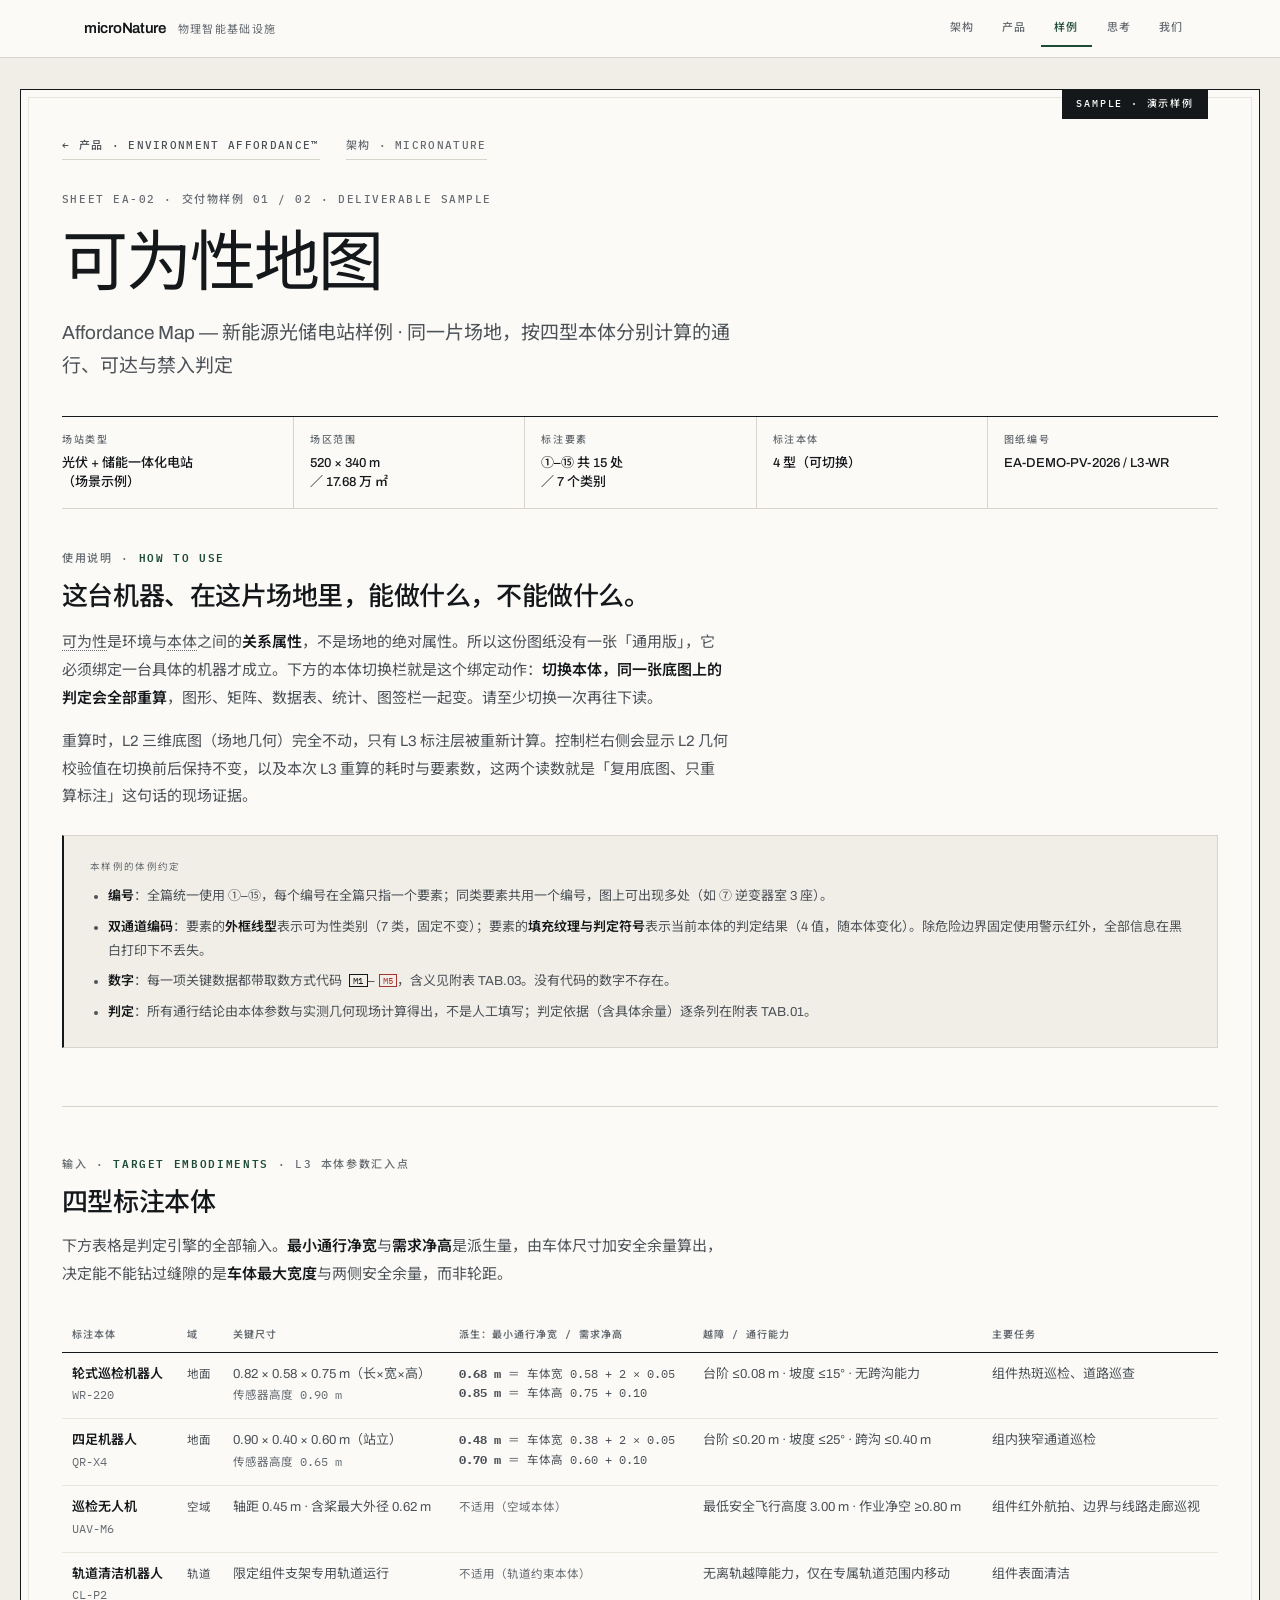
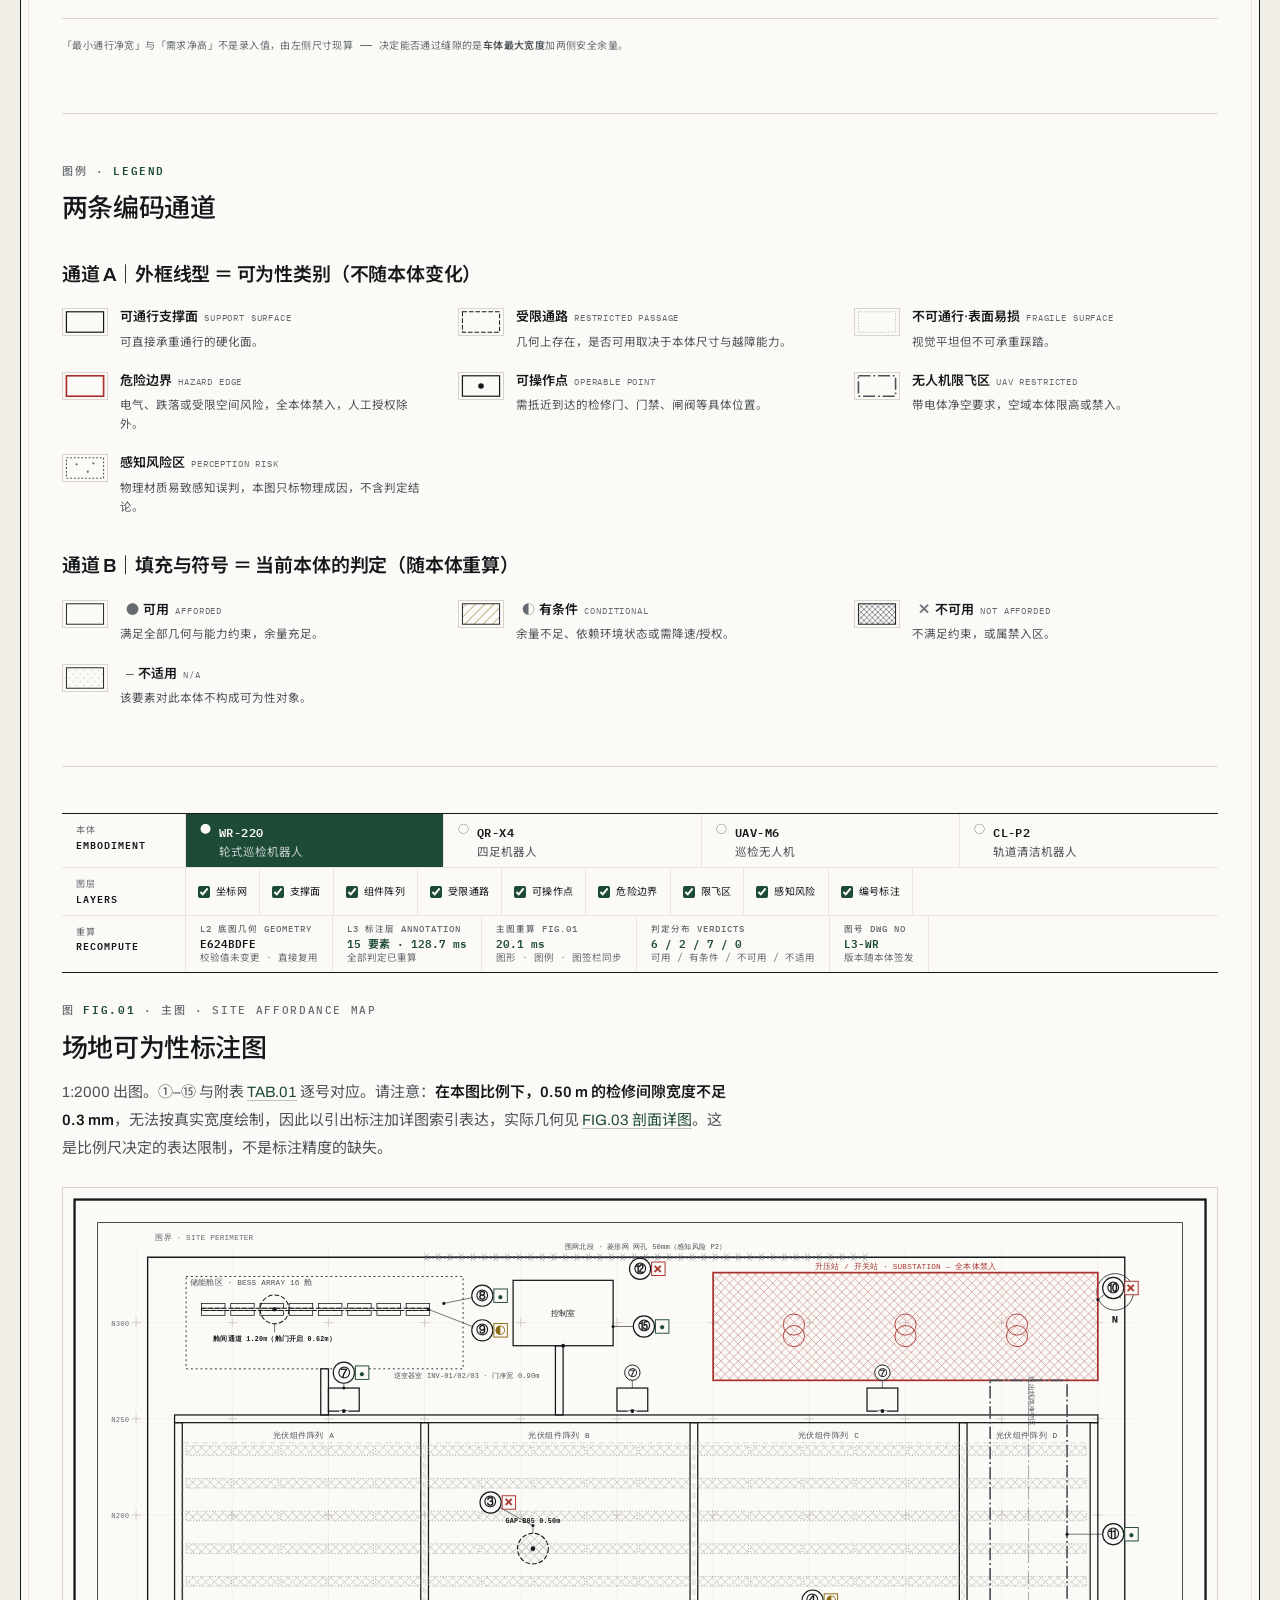
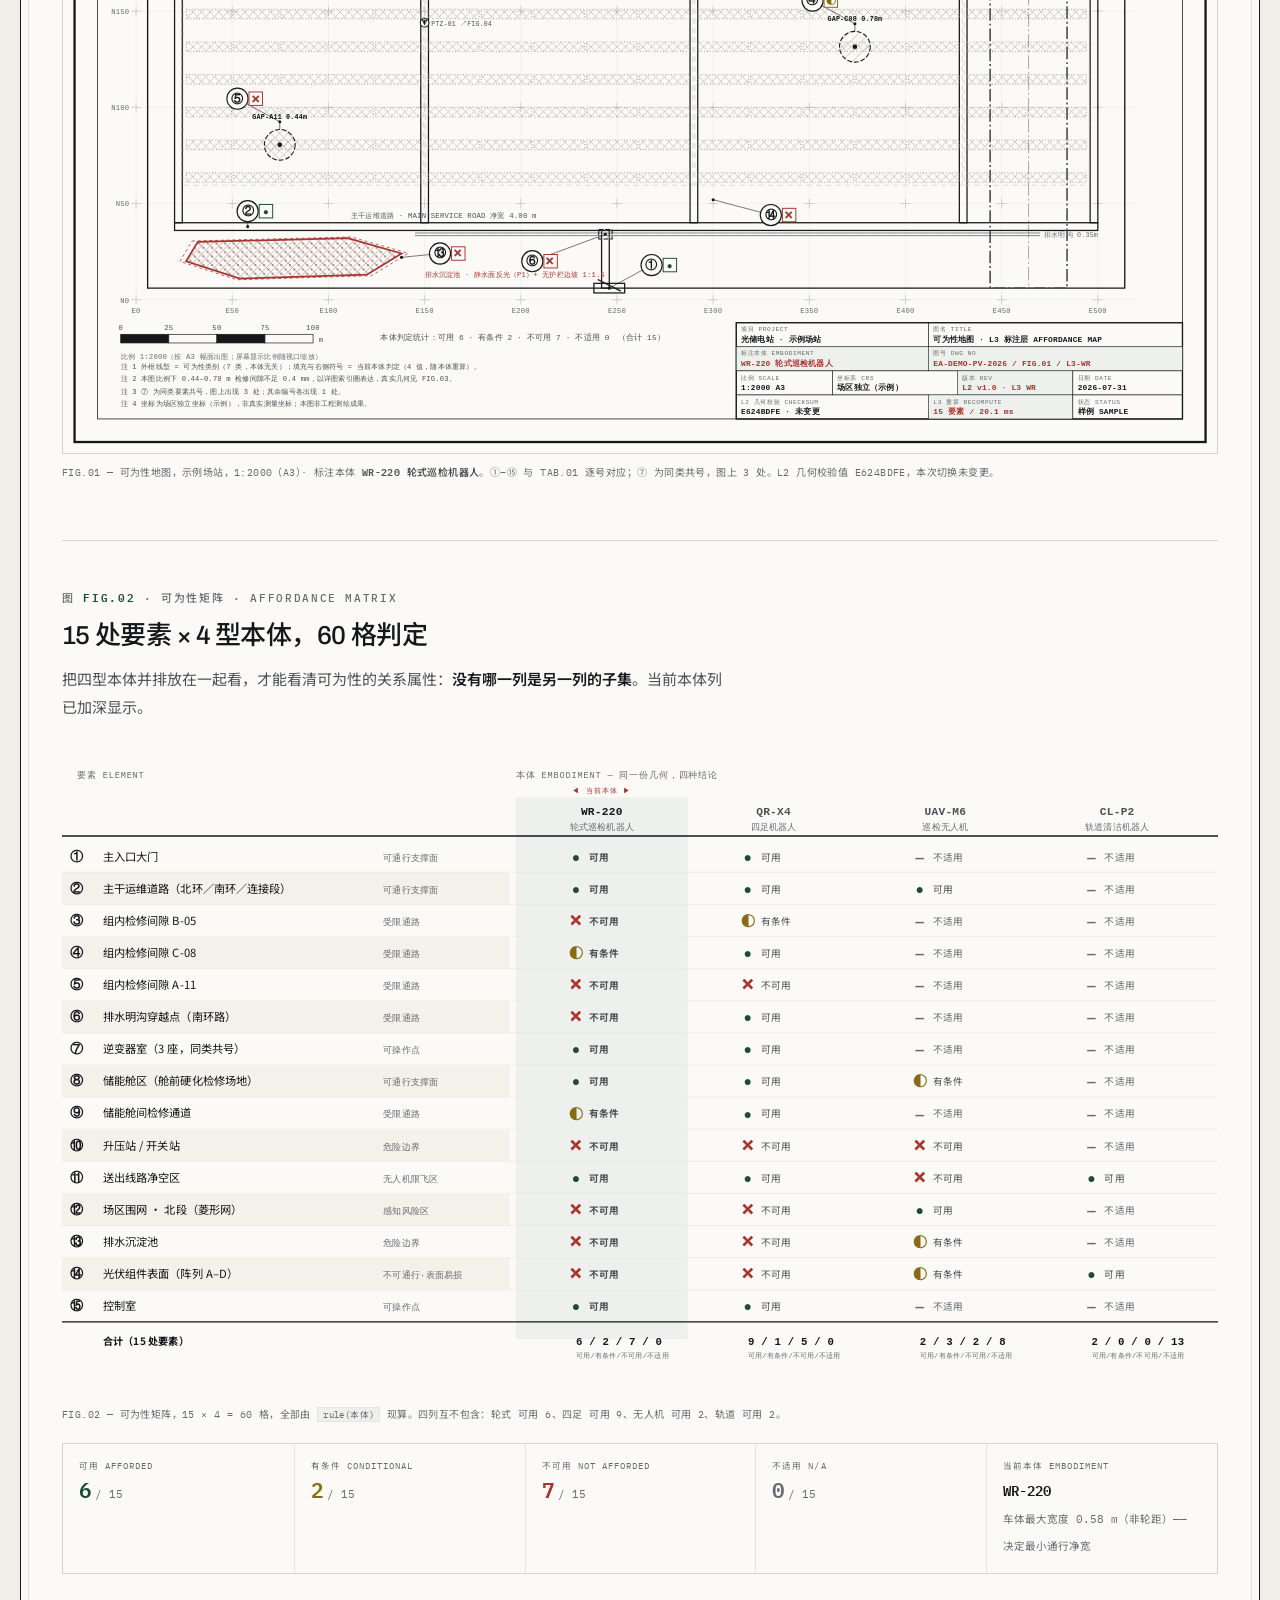
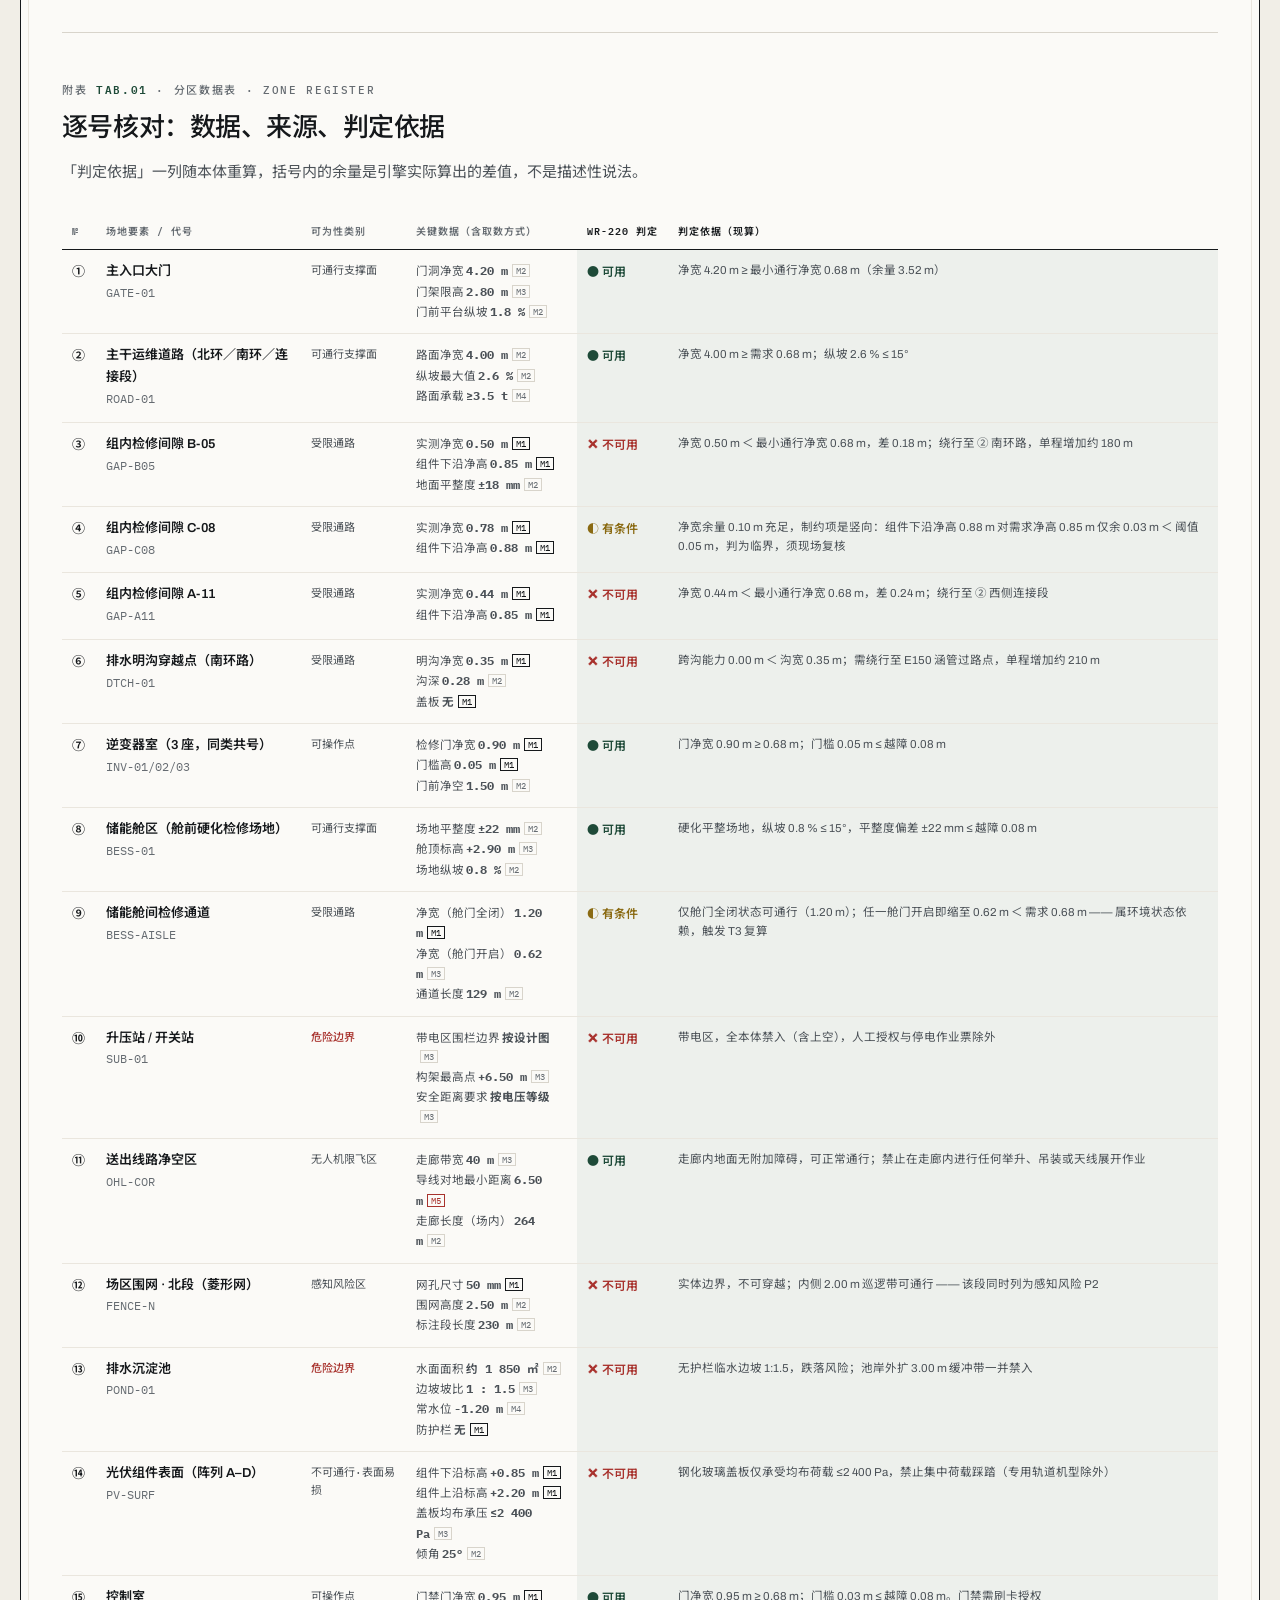
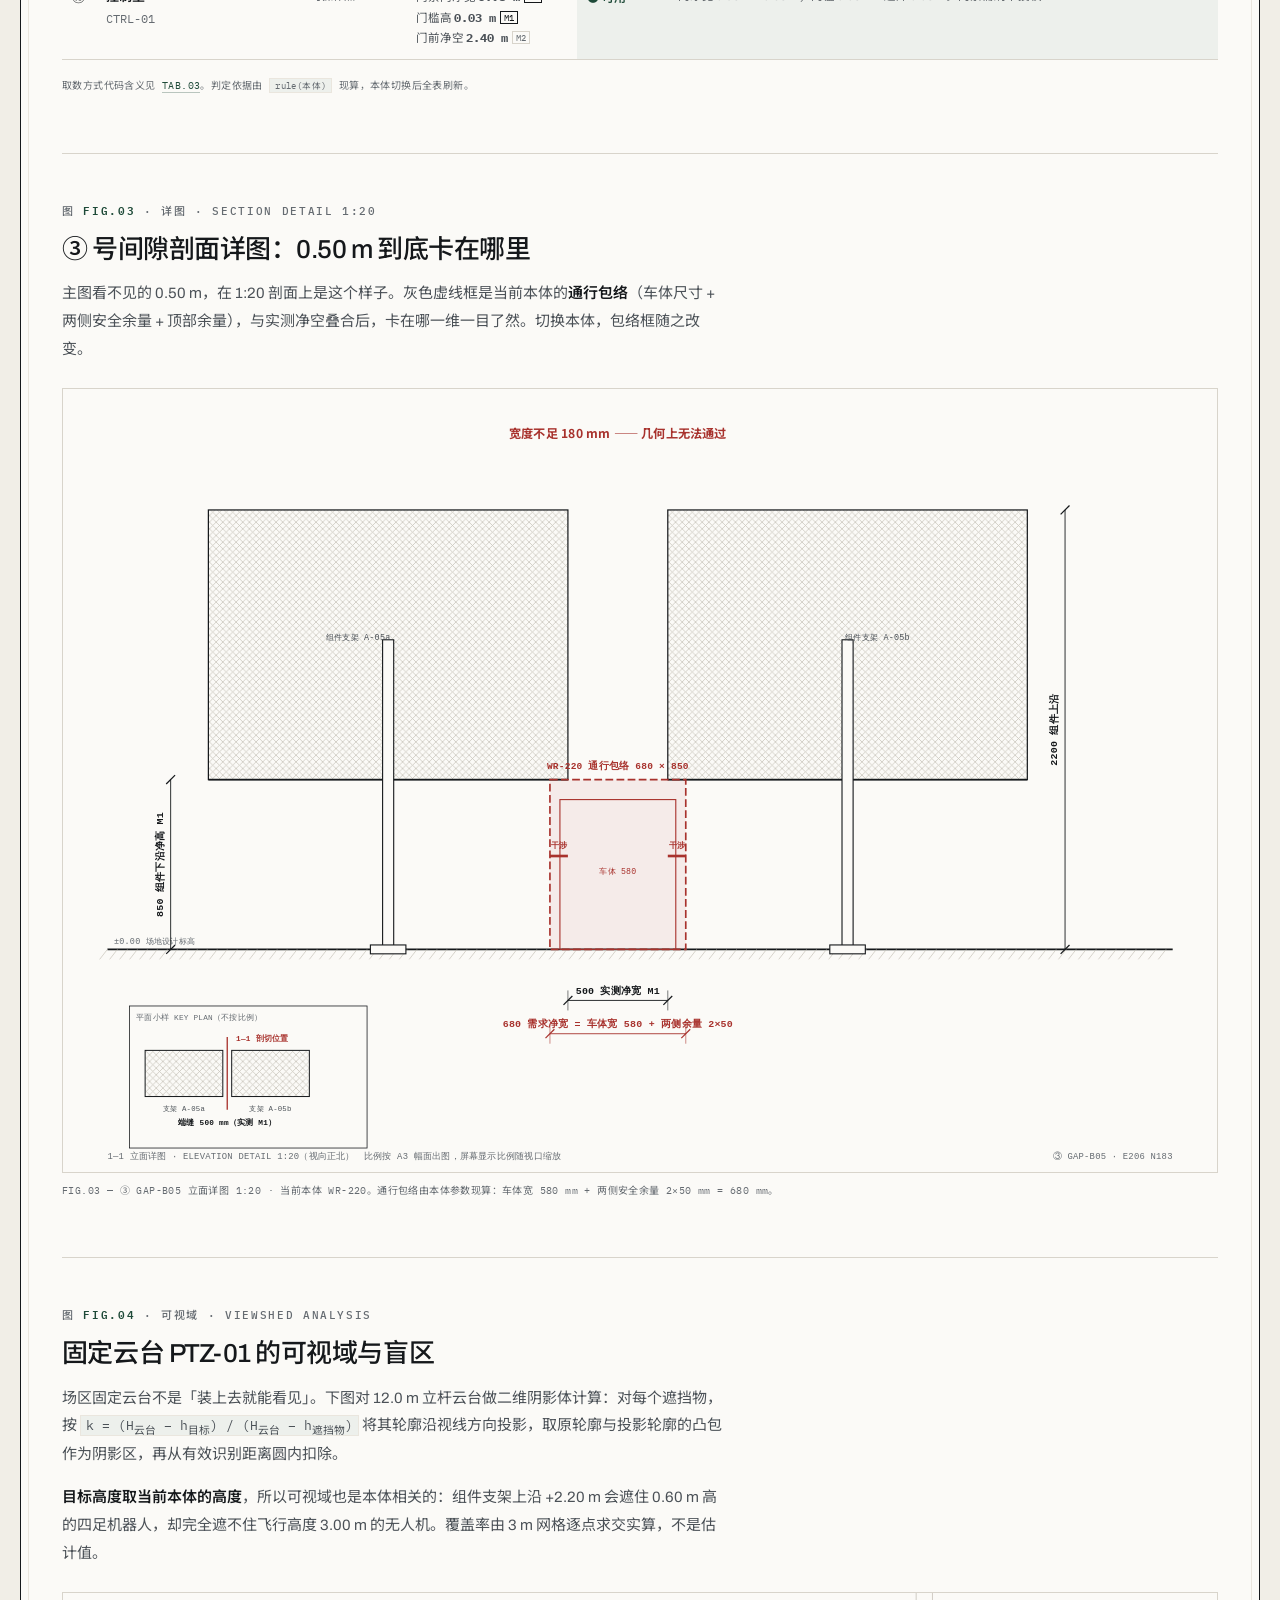
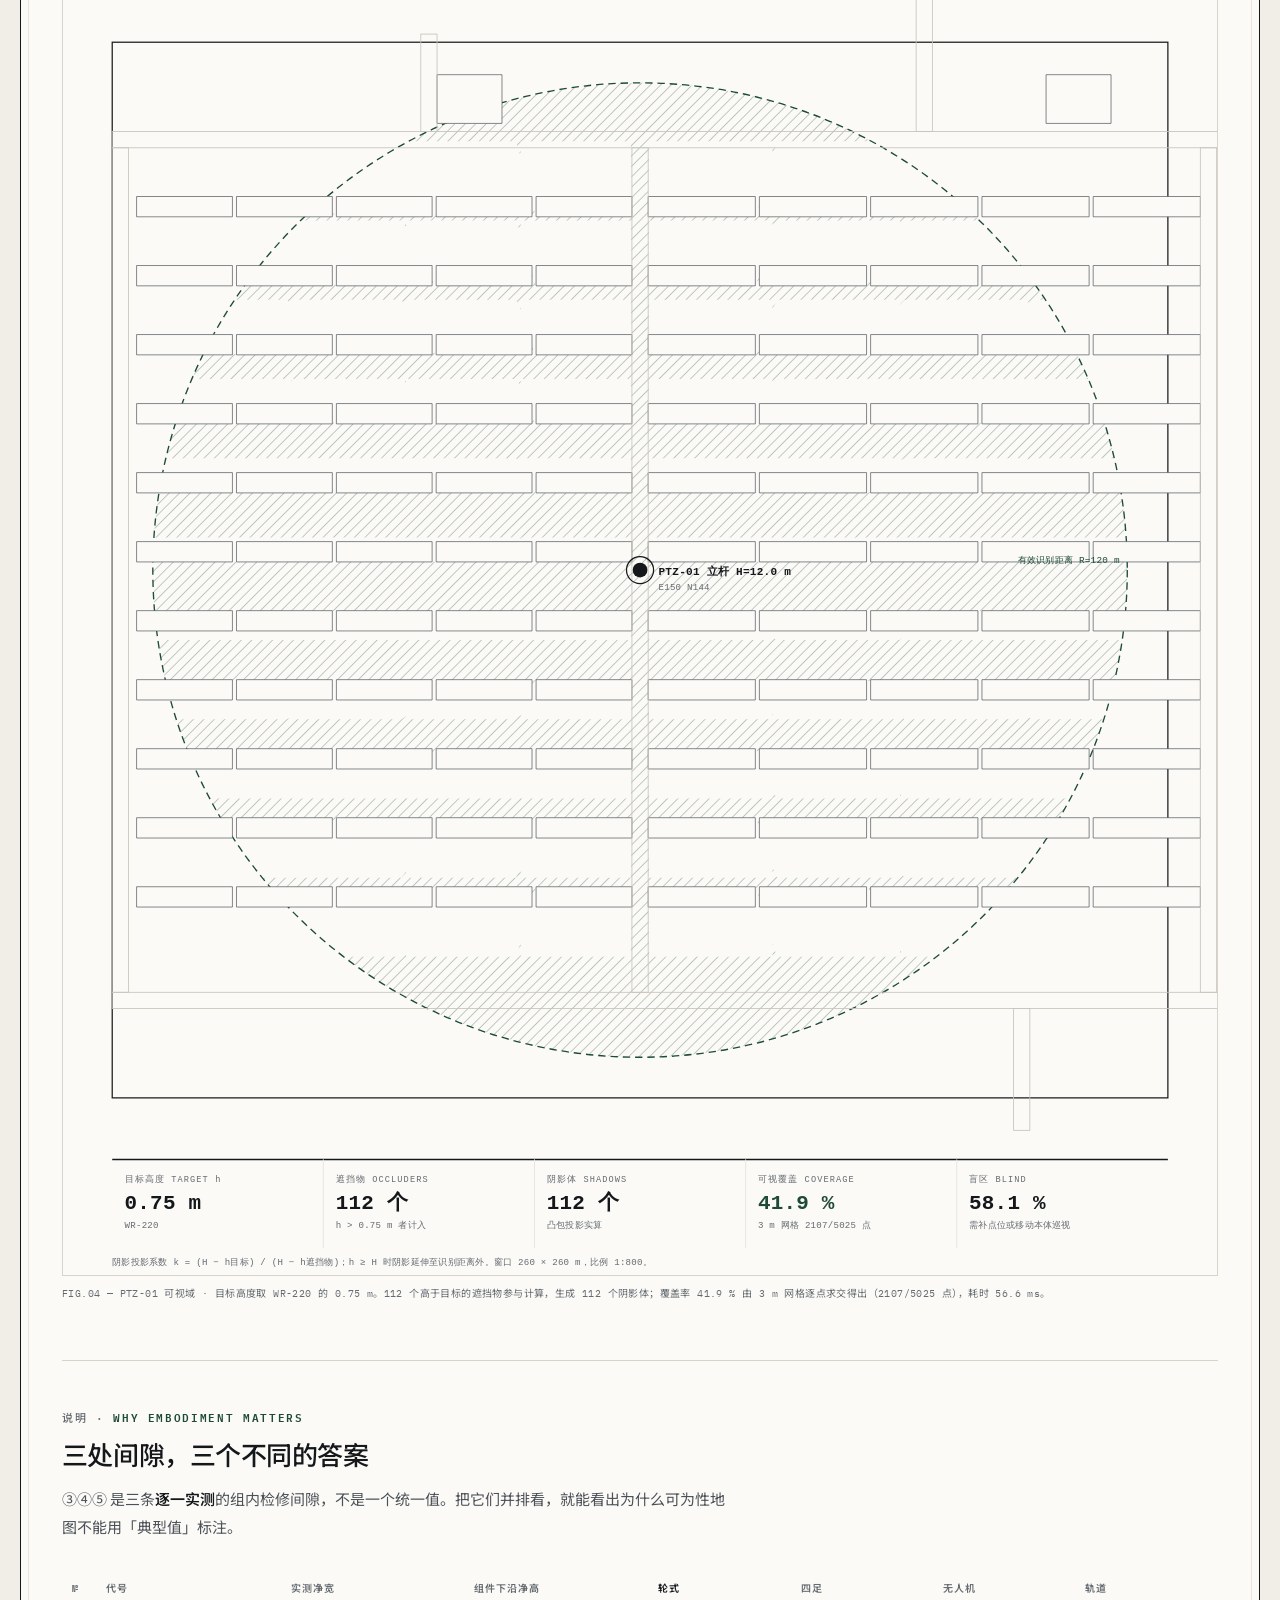
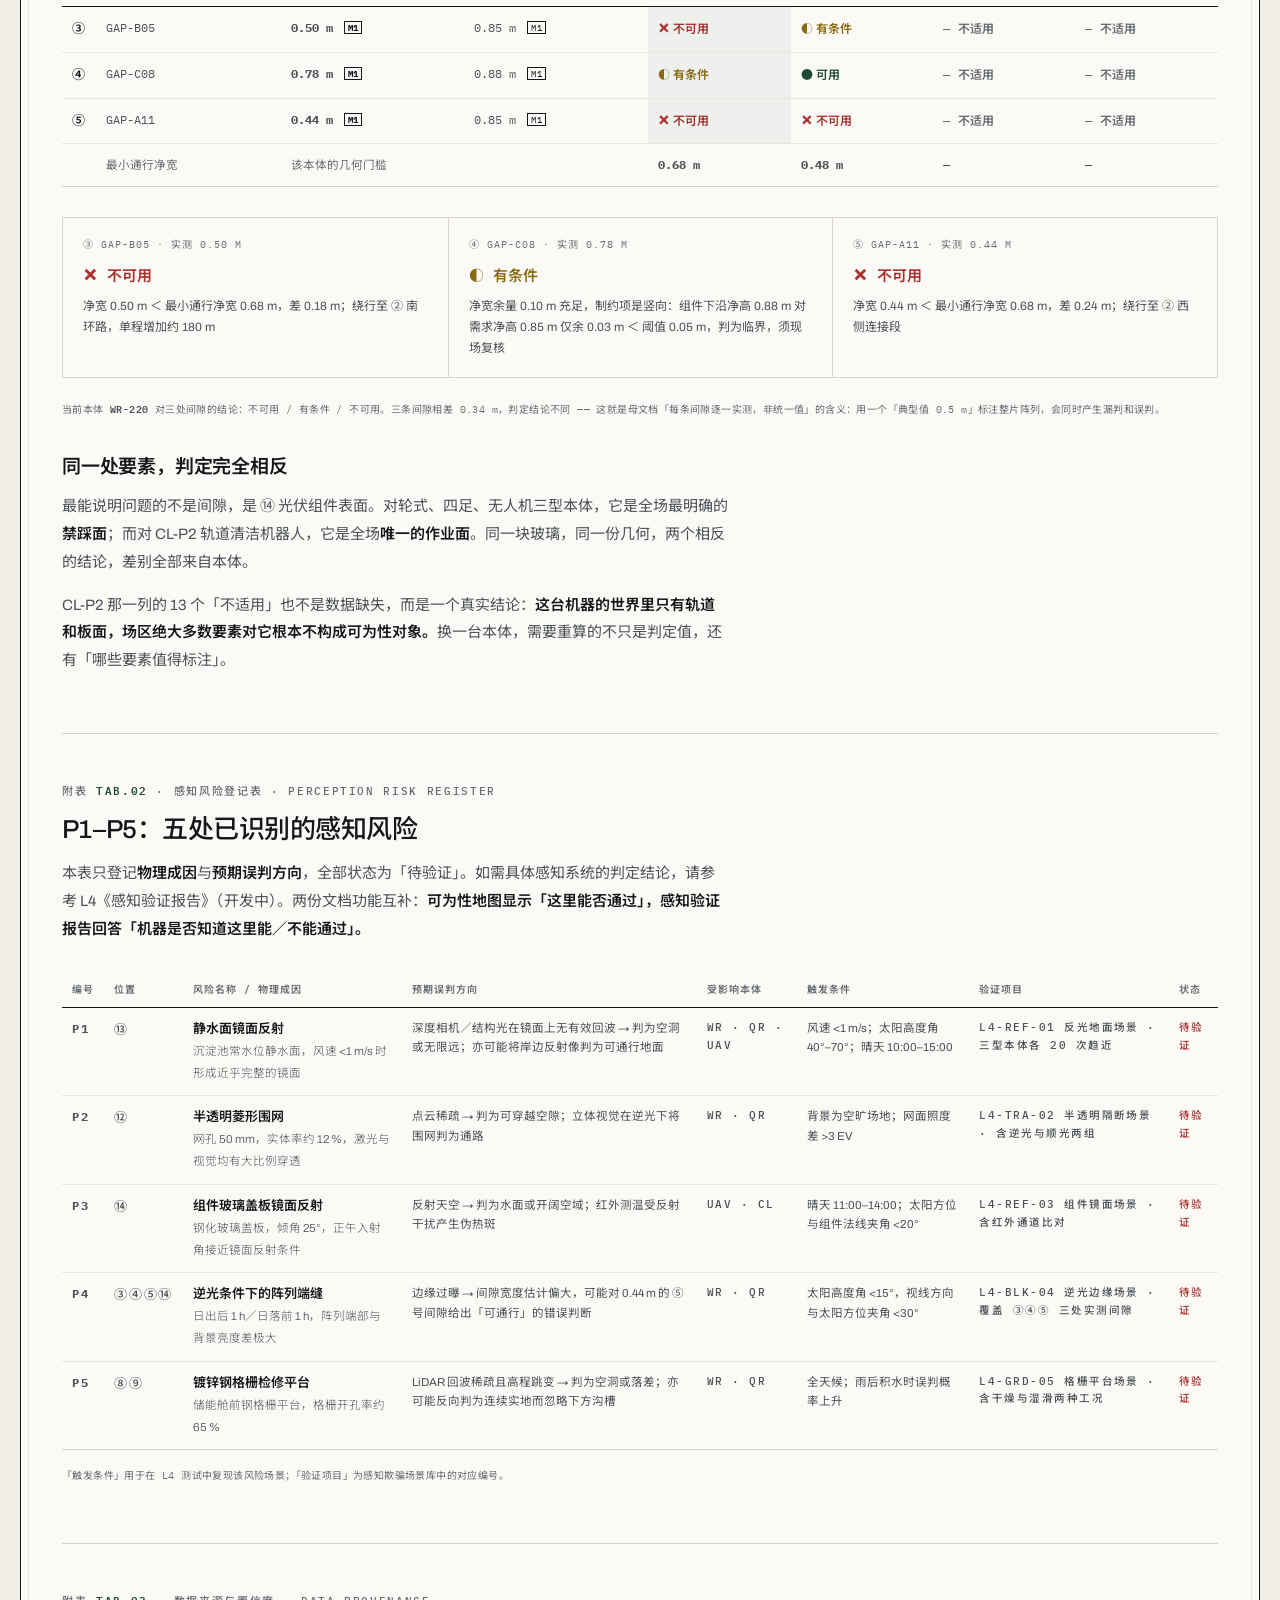
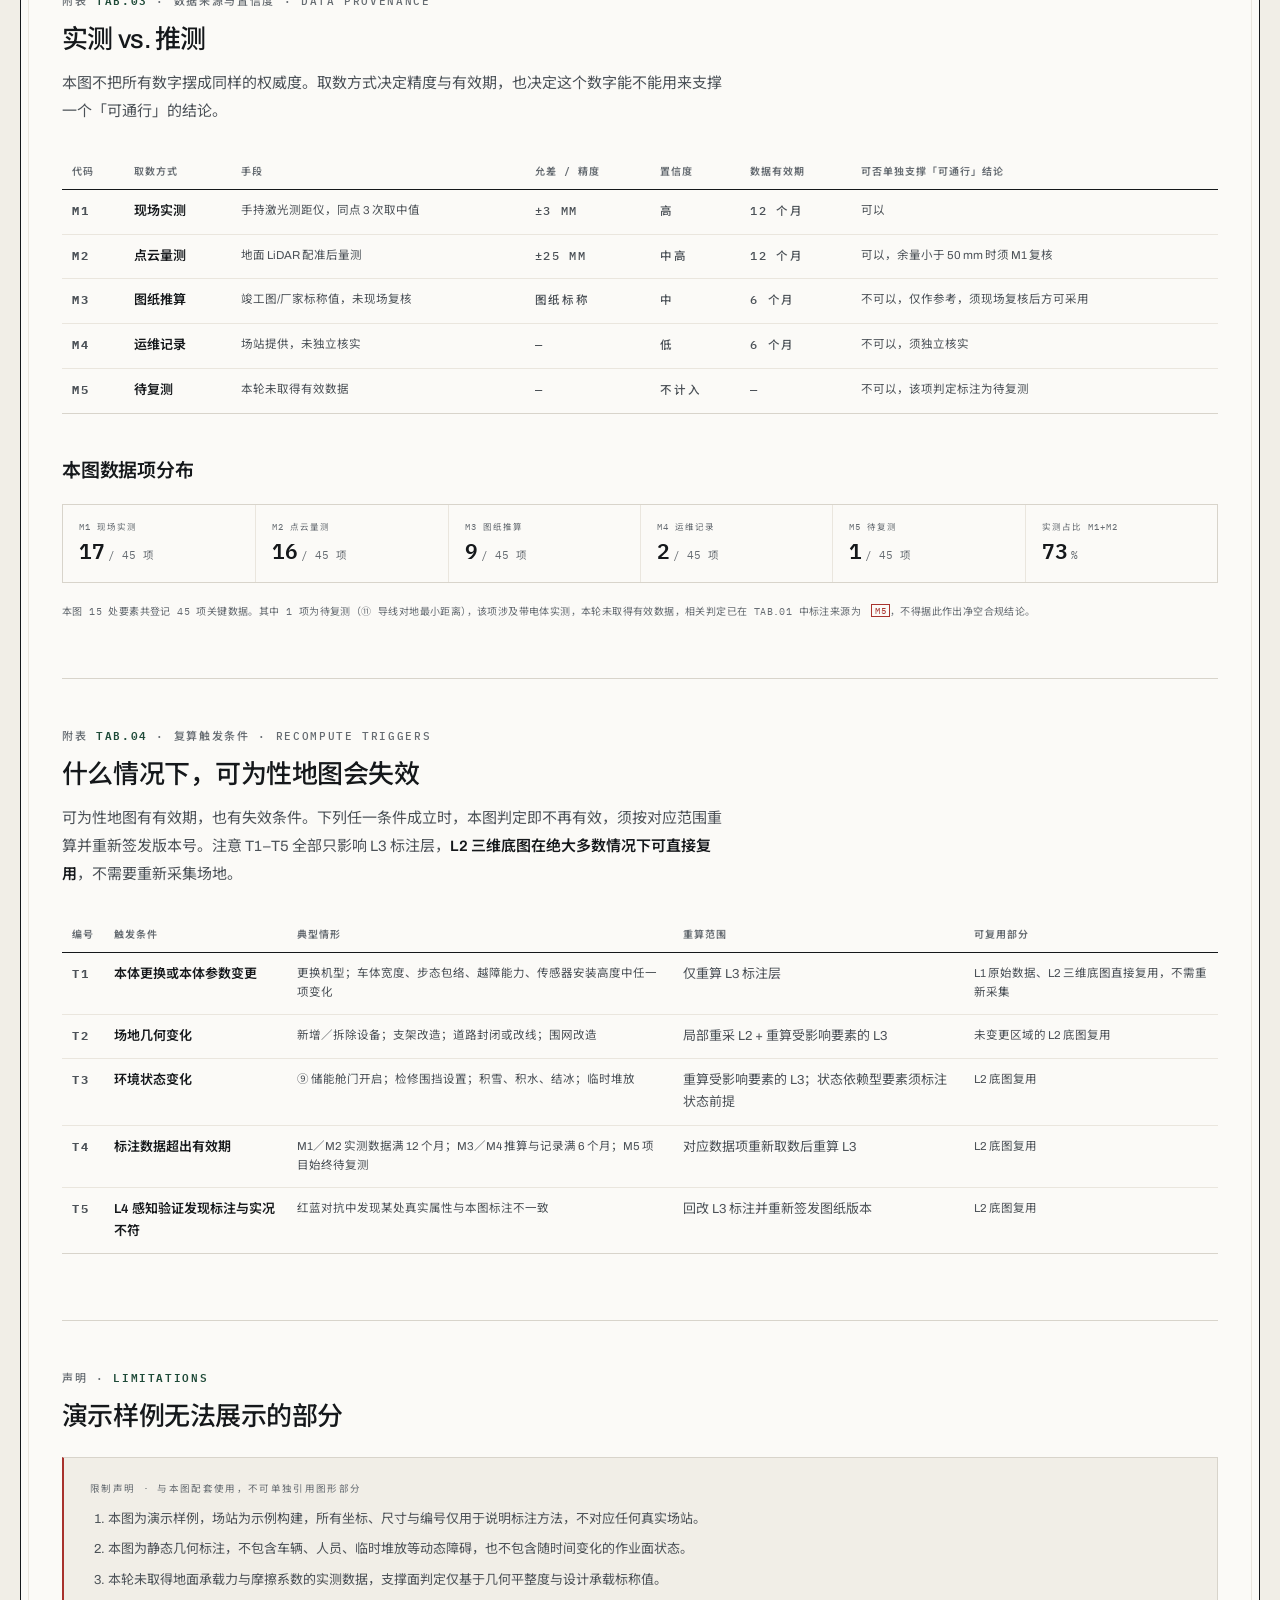
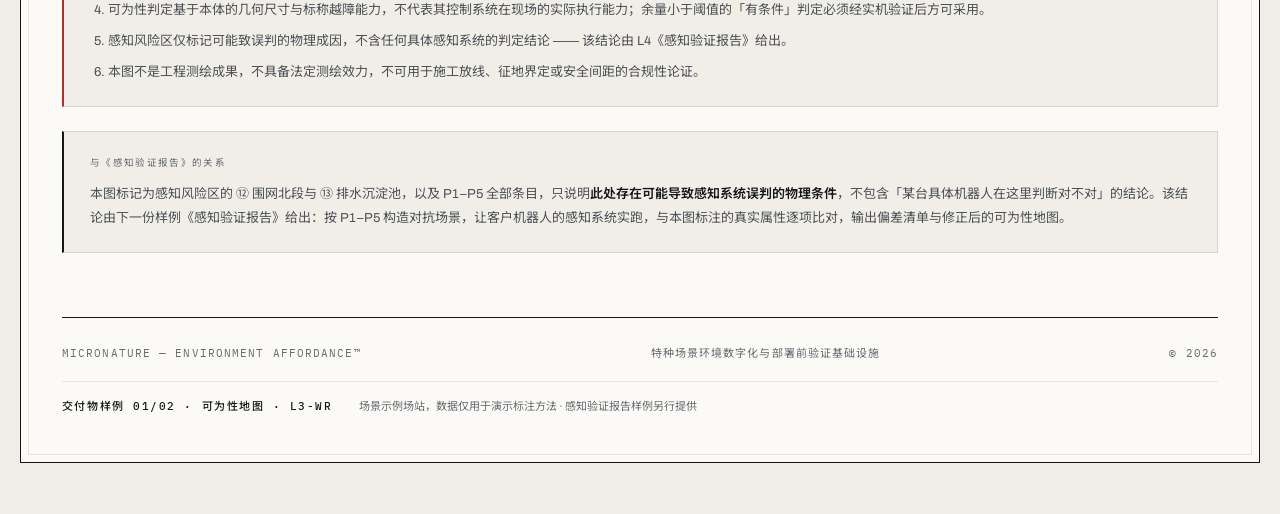
==== commit d20cf30b: "Add files via upload" ====
--- a/ea0811-demo.html
+++ b/ea0811-demo.html
@@ -4,7 +4,7 @@
 <meta charset="UTF-8">
 <meta name="viewport" content="width=device-width, initial-scale=1">
 <title>可为性地图 · Affordance Map — 新能源光储电站样例 | Environment Affordance™</title>
-<meta name="description" content="Environment Affordance™ 交付物样例：虚构光储电站 520×340 m，15 处标注要素 × 4 型本体 = 60 格判定，切换本体全图现场重算，L2 底图复用、只重算 L3 标注。">
+<meta name="description" content="Environment Affordance™ 交付物样例：示例光储电站 520×340 m，15 处标注要素 × 4 型本体 = 60 格判定，切换本体全图现场重算，L2 底图复用、只重算 L3 标注。">
 <link rel="preconnect" href="https://fonts.googleapis.com">
 <link rel="preconnect" href="https://fonts.gstatic.com" crossorigin>
 <link rel="stylesheet" href="https://fonts.googleapis.com/css2?family=Archivo:wght@400;500;600;700&family=IBM+Plex+Mono:wght@400;500;600&family=Noto+Sans+SC:wght@300;400;500;700&display=swap">
@@ -18,11 +18,10 @@
     <a class="nav-mark" href="index.html">microNature<span>物理智能基础设施</span></a>
     <div class="nav-links">
       <a href="index.html">架构</a>
-      <a href="ea0811.html">产品 EA</a>
+      <a href="ea0811.html">产品</a>
       <span class="cur" aria-current="page">样例</span>
       <a href="mn0811-attachment.html">思考</a>
-      <a href="Team.html">团队</a>
-      <a href="index.html#contact">联系</a>
+      <a href="Team.html">我们</a>
     </div>
   </div>
 </nav>
@@ -31,8 +30,8 @@
 <div class="stamp">Sample · 演示样例</div>
 
 <nav class="crumbs" aria-label="上级页面">
-  <a class="crumb" href="ea0811.html">← EA-01 · Environment Affordance™ 产品页</a>
-  <a class="crumb parent" href="index.html">MN-00 · microNature 物理智能基础设施</a>
+  <a class="crumb" href="ea0811.html">← 产品 · Environment Affordance™</a>
+  <a class="crumb parent" href="index.html">架构 · microNature</a>
 </nav>
 
 <header class="hd">
@@ -40,7 +39,7 @@
   <h1>可为性地图</h1>
   <p class="sub">Affordance Map — 新能源光储电站样例 · 同一片场地，按四型本体分别计算的通行、可达与禁入判定</p>
   <div class="meta">
-    <div><span class="k">场站类型</span><span class="v">光伏 + 储能一体化电站<br>（虚构示例）</span></div>
+    <div><span class="k">场站类型</span><span class="v">光伏 + 储能一体化电站<br>（场景示例）</span></div>
     <div><span class="k">场区范围</span><span class="v">520 × 340 m<br>／ 17.68 万 ㎡</span></div>
     <div><span class="k">标注要素</span><span class="v">①–⑮ 共 15 处<br>／ 7 个类别</span></div>
     <div><span class="k">标注本体</span><span class="v">4 型（可切换）</span></div>
@@ -194,7 +193,7 @@
 
   <h3 class="t">同一处要素，判定完全相反</h3>
   <p class="p">最能说明问题的不是间隙，是 ⑭ 光伏组件表面。对轮式、四足、无人机三型本体，它是全场最明确的<strong>禁踩面</strong>；而对 CL-P2 轨道清洁机器人，它是全场<strong>唯一的作业面</strong>。同一块玻璃，同一份几何，两个相反的结论，差别全部来自本体。</p>
-  <p class="p">CL-P2 那一列的 13 个「不适用」也不是数据缺失，而是一个真实结论：<strong>这台机器的世界里只有轨道和板面，场区绝大多数要素对它根本不构成可为性对象。</strong>换一台本体，需要重算的不只是判定值，还有「哪些要素值得标注」这件事本身。</p>
+  <p class="p">CL-P2 那一列的 13 个「不适用」也不是数据缺失，而是一个真实结论：<strong>这台机器的世界里只有轨道和板面，场区绝大多数要素对它根本不构成可为性对象。</strong>换一台本体，需要重算的不只是判定值，还有「哪些要素值得标注」。</p>
 </section>
 
 <hr class="r">
@@ -205,7 +204,7 @@
 <section class="sec">
   <span class="sec-no">附表 <b>TAB.02</b> · 感知风险登记表 · PERCEPTION RISK REGISTER</span>
   <h2 class="t">P1–P5：五处已识别的感知风险</h2>
-  <p class="p">本表只登记<strong>物理成因</strong>与<strong>预期误判方向</strong>，全部状态为「待验证」。本图不给出任何具体感知系统的判定结论，那是 L4《感知验证报告》的内容。两份文档的分工：<strong>可为性地图回答「这里能不能通过」，感知验证报告回答「你的机器人知不知道这里能不能通过」。</strong></p>
+  <p class="p">本表只登记<strong>物理成因</strong>与<strong>预期误判方向</strong>，全部状态为「待验证」。如需具体感知系统的判定结论，请参考 L4《感知验证报告》（开发中）。两份文档功能互补：<strong>可为性地图显示「这里能否通过」，感知验证报告回答「机器是否知道这里能／不能通过」。</strong></p>
   <div class="scroll-x"><table class="t" id="tbl-risks"></table></div>
   <p class="cap">「触发条件」用于在 L4 测试中复现该风险场景；「验证项目」为感知欺骗场景库中的对应编号。</p>
 </section>
@@ -217,7 +216,7 @@
 
 <section class="sec" id="tab03">
   <span class="sec-no">附表 <b>TAB.03</b> · 数据来源与置信度 · DATA PROVENANCE</span>
-  <h2 class="t">哪些数字是实测的，哪些不是</h2>
+  <h2 class="t">实测 vs. 推测</h2>
   <p class="p">本图不把所有数字摆成同样的权威度。取数方式决定精度与有效期，也决定这个数字能不能用来支撑一个「可通行」的结论。</p>
   <div class="scroll-x"><table class="t" id="tbl-methods"></table></div>
   <h3 class="t">本图数据项分布</h3>
@@ -255,19 +254,15 @@
   </div>
 </section>
 
-<footer class="ft">
-  <div class="ft-b">microNature — <em>Environment Affordance™</em></div>
-  <div class="ft-r">
-    <div class="mono" style="color:var(--ink);margin-bottom:5px" id="ft-dwg">交付物样例 01/02 · 可为性地图</div>
-    虚构示例场站，数据仅用于演示标注方法<br>感知验证报告样例另行提供
+<footer class="foot">
+  <div class="foot-line">
+    <span>microNature — Environment Affordance™</span>
+    <span>特种场景环境数字化与部署前验证基础设施</span>
+    <span>© 2026</span>
   </div>
-  <div class="ft-dossier">
-    <span>文件集 · Dossier</span>
-    <a href="index.html">MN-00 架构与主张</a>
-    <a href="ea0811-demo.html" aria-current="page">EA-02 样例交付物 · 本图</a>
-    <a href="ea0811.html">EA-01 Environment Affordance™</a>
-    <a href="mn0811-attachment.html">MN-A1 思考 · 能力与部署的悖论</a>
-    <a href="Team.html">MN-02 团队</a>
+  <div class="foot-sheet">
+    <span class="mono" id="ft-dwg">交付物样例 01/02 · 可为性地图</span>
+    <span>场景示例场站，数据仅用于演示标注方法 · 感知验证报告样例另行提供</span>
   </div>
 </footer>
 
@@ -546,7 +541,7 @@
 
 /* --- 1.8 限制声明 -------------------------------------------------------- */
 const LIMITS = [
-  '本图为演示样例，场站为虚构，所有坐标、尺寸与编号仅用于说明标注方法，不对应任何真实场站。',
+  '本图为演示样例，场站为示例构建，所有坐标、尺寸与编号仅用于说明标注方法，不对应任何真实场站。',
   '本图为静态几何标注，不包含车辆、人员、临时堆放等动态障碍，也不包含随时间变化的作业面状态。',
   '本轮未取得地面承载力与摩擦系数的实测数据，支撑面判定仅基于几何平整度与设计承载标称值。',
   '可为性判定基于本体的几何尺寸与标称越障能力，不代表其控制系统在现场的实际执行能力；余量小于阈值的「有条件」判定必须经实机验证后方可采用。',
@@ -1233,7 +1228,7 @@
 
   /* 控制条 */
   $('body-switch').innerHTML = BODIES.map(b =>
-    `<button class="bbtn" type="button" data-b="${b.id}" aria-pressed="false"><span class="m">${b.model}</span><span class="n">${b.name}</span></button>`).join('');
+    `<button class="bbtn" type="button" data-b="${b.id}" aria-pressed="false"><span class="mk" aria-hidden="true"></span><span class="bt"><span class="m">${b.model}</span><span class="n">${b.name}</span></span></button>`).join('');
   $('layer-switch').innerHTML = LAYERS.map(l =>
     `<label class="lchk"><input type="checkbox" data-l="${l.id}"${l.on ? ' checked' : ''}><span>${l.name}</span></label>`).join('');
 }
--- a/mn.css
+++ b/mn.css
@@ -432,6 +432,12 @@
   font-family:var(--mono); font-size:var(--t-xs); font-weight:600;
   letter-spacing:.12em; color:var(--accent); display:block; margin-bottom:12px;
 }
+/* An English gloss under the label: smaller, quieter, never competing. */
+.cell-code small{
+  display:block; margin-top:4px;
+  font-family:var(--mono); font-size:9.5px; font-weight:400;
+  letter-spacing:.16em; text-transform:uppercase; color:var(--ink-3);
+}
 
 /* Loose pair: no shared frame, just a rule above each. For two ideas that
    are siblings rather than table rows. */
@@ -691,22 +697,34 @@
 .contact-cell a{ color:var(--accent); text-decoration:none; border-bottom:1px solid rgba(30,74,56,.3) }
 .contact-cell a:hover{ background:var(--wash) }
 
-/* ---- 13. Footer & dossier strip ----------------------------------------- */
+/* An identifier is something the reader carries away, so it can be lifted in
+   one press. It stays set as the plain address beside it — a button that
+   looked like a button here would out-shout the email next to it. The label
+   is the only moving part, and it says what happened rather than announcing
+   itself beforehand. */
+.copy{
+  font:inherit; color:inherit; background:none; border:0; padding:0;
+  display:inline-flex; align-items:baseline; gap:11px;
+  cursor:pointer; text-align:left; -webkit-user-select:text; user-select:text;
+}
+.copy-v{
+  color:var(--accent);
+  border-bottom:1px solid rgba(30,74,56,.3);
+  transition:border-color .18s, background-color .18s;
+}
+.copy:hover .copy-v{ background:var(--wash); border-bottom-color:var(--accent) }
+.copy-k{
+  font-family:var(--mono); font-size:10px; font-weight:500;
+  letter-spacing:.12em; text-transform:uppercase; color:var(--ink-3);
+  white-space:nowrap; transition:color .2s;
+}
+.copy.done .copy-k{ color:var(--accent) }
+.copy:focus-visible{ outline:2px solid var(--accent); outline-offset:4px }
+
+/* ---- 13. Footer -------------------------------------------------------- */
+/* The nav names every page and stays on screen; a second index at the foot
+   only asked the reader to hold two sets of names for one set of pages. */
 .foot{ border-top:1px solid var(--ink); margin-top:var(--band); padding:38px 0 60px }
-.dossier{ display:grid; grid-template-columns:repeat(5,minmax(0,1fr)); gap:1px;
-          background:var(--rule); border:1px solid var(--rule); margin-bottom:34px }
-.dossier a{
-  background:var(--paper); padding:18px 18px 20px;
-  text-decoration:none; color:var(--ink);
-  transition:background-color .18s;
-}
-.dossier a:hover{ background:var(--wash) }
-.dossier a[aria-current]{ background:var(--wash) }
-.dossier-code{
-  font-family:var(--mono); font-size:10px; font-weight:600;
-  letter-spacing:.14em; color:var(--accent); display:block; margin-bottom:7px;
-}
-.dossier-t{ font-size:var(--t-sm); font-weight:500; line-height:1.5 }
 .foot-line{ display:flex; justify-content:space-between; flex-wrap:wrap; gap:10px 30px }
 .foot-line span{ font-family:var(--mono); font-size:var(--t-xs); letter-spacing:.1em;
                  color:var(--ink-3); text-transform:uppercase }
@@ -744,8 +762,6 @@
   .tblock{ grid-template-columns:repeat(2,minmax(0,1fr)) }
   .tblock-cell:nth-child(3){ border-left:0; padding-left:0 }
   .tblock-cell:nth-child(-n+2){ border-bottom:1px solid var(--rule) }
-  .dossier{ grid-template-columns:repeat(2,minmax(0,1fr)) }
-  .dossier a:last-child{ grid-column:1 / -1 }
 }
 
 @media (max-width:820px){
@@ -768,8 +784,7 @@
   .tblock-cell{ padding:12px 12px 13px }
   .tblock-cell:first-child{ padding-left:0 }
   .tblock-cell:nth-child(3){ padding-left:0 }
-  .grid-3, .grid-4, .grid-2, .dossier, .scn-grid{ grid-template-columns:1fr }
-  .dossier a:last-child{ grid-column:auto }
+  .grid-3, .grid-4, .grid-2, .scn-grid{ grid-template-columns:1fr }
   .toc-list a{ grid-template-columns:44px minmax(0,1fr); }
   .toc-d{ display:none }
   .cta{ padding:26px 22px }
@@ -779,7 +794,7 @@
 
 /* ---- 16. Print ---------------------------------------------------------- */
 @media print{
-  .nav, .dossier, .plate-zoom, .lb{ display:none }
+  .nav, .plate-zoom, .lb{ display:none }
   body{ background:#fff }
   .band{ break-inside:avoid; padding-block:28px }
   .mnote{ position:static; width:auto; margin:0 0 16px; padding-left:14px;
--- a/ea-demo.css
+++ b/ea-demo.css
@@ -196,17 +196,28 @@
 }
 .ctrl-lab b{ display:block; color:var(--ink); font-weight:600; font-size:10px; letter-spacing:.1em }
 
+/* Four options, one of them on. The ring and the dot do the telling: three
+   empty rings beside one filled one already say the other three can be had. */
 .bodies{ display:flex; flex:1; flex-wrap:wrap }
 .bbtn{
   flex:1 1 150px; border:0; border-right:1px solid var(--rule-2);
   background:transparent; cursor:pointer; padding:8px 14px; text-align:left;
   font-family:inherit; color:var(--ink); transition:background-color .14s;
-}
+  display:flex; align-items:flex-start; gap:8px;
+}
+.bbtn .mk{
+  font-family:var(--mono); font-size:11px; line-height:1.45;
+  color:var(--ink-3); flex-shrink:0;
+}
+.bbtn .mk::before{ content:'○' }
+.bbtn .bt{ min-width:0 }
 .bbtn:last-child{ border-right:0 }
 .bbtn:hover{ background:var(--wash) }
 .bbtn .m{ display:block; font-family:var(--mono); font-size:11.5px; font-weight:600; letter-spacing:.04em }
 .bbtn .n{ display:block; font-size:11.5px; font-weight:400; color:var(--ink-2); margin-top:1px }
 .bbtn[aria-pressed="true"]{ background:var(--accent); color:var(--paper) }
+.bbtn[aria-pressed="true"] .mk{ color:var(--paper) }
+.bbtn[aria-pressed="true"] .mk::before{ content:'●' }
 .bbtn[aria-pressed="true"] .n{ color:rgba(255,255,255,.76) }
 .bbtn:focus-visible{ outline:2px solid var(--accent); outline-offset:-3px }
 
@@ -305,19 +316,17 @@
 }
 .ft-r a{ color:var(--ink-2); text-decoration:none; border-bottom:1px solid var(--rule) }
 .ft-r a:hover{ color:var(--accent); border-bottom-color:var(--accent) }
-.ft-dossier{
-  padding:20px 24px 22px;
-  border-left:1px solid var(--rule);
-}
-.ft-dossier span{
-  font-family:var(--mono); font-size:9px; letter-spacing:.14em;
-  text-transform:uppercase; color:var(--ink-3); display:block; margin-bottom:9px;
-}
-.ft-dossier a{
-  display:block; font-size:11px; color:var(--ink-2); text-decoration:none;
-  padding:3px 0; border-bottom:1px solid transparent;
-}
-.ft-dossier a:hover{ color:var(--accent) }
+
+/* The sheet closes with the same file-set strip as every other page; only the
+   spacing is refitted to sit inside the drafting border. */
+.sheet .foot{ margin-top:clamp(38px,5vw,64px); padding:26px 0 0 }
+.foot-sheet{
+  margin-top:18px; padding-top:15px; border-top:1px solid var(--rule-2);
+  display:flex; flex-wrap:wrap; gap:5px 26px;
+  font-size:11px; line-height:1.7; color:var(--ink-3);
+}
+.foot-sheet .mono{ color:var(--ink) }
+
 
 /* ---- 15. Responsive ----------------------------------------------------- */
 @media (max-width:1000px){
@@ -353,14 +362,14 @@
   .meta div:nth-child(odd){ border-left:0; padding-left:0 }
   header.hd h1{ font-size:30px }
   footer.ft{ grid-template-columns:1fr }
-  .ft-r,.ft-dossier{ border-left:0; border-top:1px solid var(--rule) }
+  .ft-r{ border-left:0; border-top:1px solid var(--rule) }
   .stamp{ right:12px }
 }
 
 /* ---- 16. Print ---------------------------------------------------------- */
 @media print{
   body.blueprint{ background:#fff }
-  .nav,.crumbs,.layers,.ft-dossier{ display:none }
+  .nav,.crumbs,.layers{ display:none }
   .sheet{ border:1px solid #000; margin:0; max-width:none }
   .sheet::before{ display:none }
   .ctrl{ position:static; break-inside:avoid }
